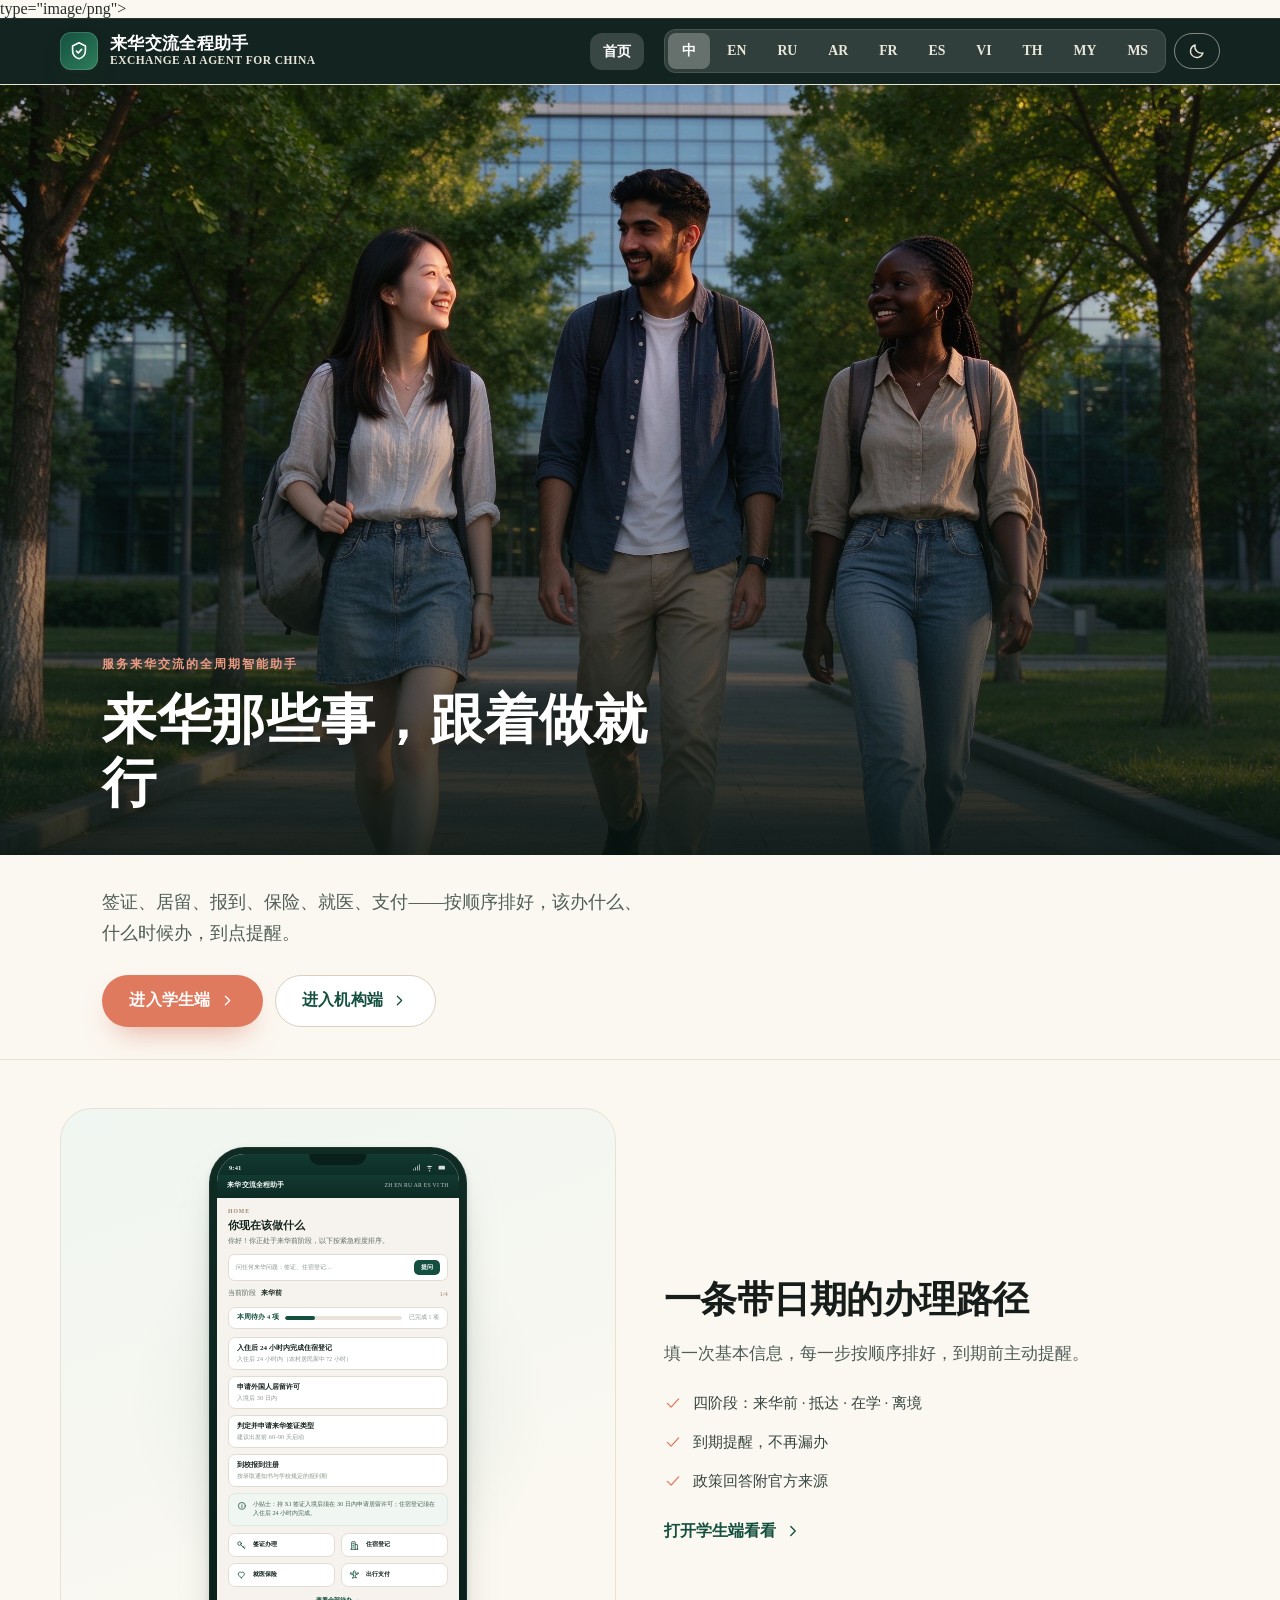
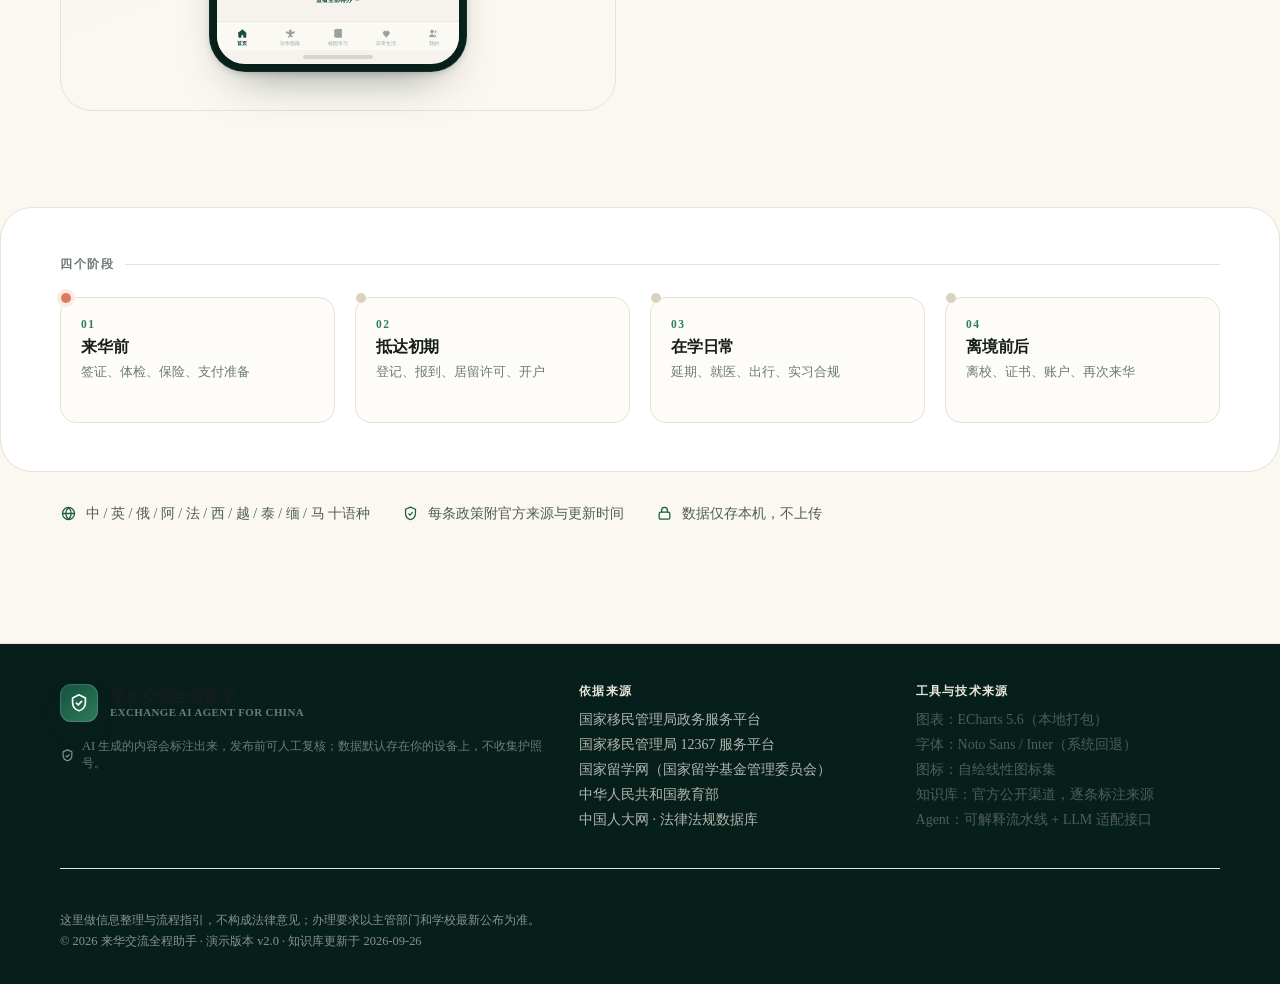
==== index.html @ a95355c6 "v5.3: desktop-adaptive student, 10 langs (vi/th/my/ms), journey line, lang scroller, phone mockup" ====
<!DOCTYPE html>
<html lang="zh" dir="ltr" data-theme="light">
<head>
<!-- 自包含单文件版：无任何外部依赖，可离线运行或直接上传托管 -->
<meta charset="utf-8">
<meta name="viewport" content="width=device-width, initial-scale=1">
<title>来华交流全程助手 · Exchange AI Agent for China</title>
<link rel="icon" href="[data-uri]" type="image/png"> type="image/png">
<meta name="description" content="给来华留学生与高校老师用的来华交流全程助手：学生端按阶段办手续、看提醒，机构端一键生成国别指南与行前清单。">
<style>
/* =========================================================================
   来华交流全程助手 · 设计系统 v2.0
   Exchange AI Agent for China — Design System
   风格取向：Swiss Modernism 2.0 × Executive Dashboard（克制动效）
   规则遵循：对比度 ≥4.5:1 / 触控 ≥44px / 动效 150-300ms / 尊重 reduced-motion
   ========================================================================= */

/* ---------- 1. Design Tokens ---------- */
:root {
  /* ===== v4 设计系统：墨绿 × 暖米 × 珊瑚（三色克制，弃蓝白素色） ===== */
  --pine-950: #071F1B;
  --pine-900: #0A2A23;
  --pine-800: #0F3A2F;
  --pine-700: #14503F;
  --pine-600: #1B5E47;
  --pine-500: #2E7D5B;
  --pine-200: #BFDCCB;
  --pine-100: #E1EEE5;
  --pine-050: #F0F6F1;
  --cream-050: #FBF8F1;
  --cream-100: #F6F0E3;
  --cream-200: #EDE5D3;
  --coral-600: #CE5738;
  --coral-500: #E07A5F;
  --coral-400: #EB9A81;
  --coral-100: #FBE9E2;
  --gold-500: #C2A14E;
  --gold-100: #F4EDDA;
  --brand-900: #071F1B;
  --brand-800: #0A2A23;
  --brand-700: #14503F;
  --brand-600: #1B5E47;
  --brand-500: #2E7D5B;
  --brand-400: #5E9C7E;
  --brand-200: #BFDCCB;
  --brand-100: #E1EEE5;
  --brand-050: #F0F6F1;
  --jade-700: #0F3A2F;
  --jade-600: #1B5E47;
  --jade-500: #2E7D5B;
  --jade-200: #BFDCCB;
  --jade-100: #E1EEE5;
  --cinnabar-600: #B4432A;
  --cinnabar-500: #CE5738;
  --cinnabar-100: #FBE9E2;
  --amber-700: #8A5A17;
  --amber-600: #B06E1E;
  --amber-200: #F0DEB4;
  --amber-100: #FBF3DC;
  --ink-900: #161D1A;
  --ink-800: #242D29;
  --ink-700: #37443F;
  --ink-600: #4F5D57;
  --ink-500: #6C7B74;
  --ink-400: #8C9A92;
  --ink-300: #B4C0B9;
  --ink-200: #D6DED8;
  --ink-100: #EBEFEB;
  --ink-050: #F5F7F5;
  --bg: #FBF8F1;
  --bg-alt: #FFFFFF;
  --surface: #FFFFFF;
  --surface-2: #F7F3E8;
  --line: #E9E2D2;
  --line-strong: #DAD2BD;
  --ok: #1B5E47;
  --warn: #B06E1E;
  --danger: #C0392B;
  --info: #14503F;
  --stage-pre: #14503F;
  --stage-arrival: #CE5738;
  --stage-study: #1B5E47;
  --stage-exit: #6C7B74;
  --font-sans: "Inter", "Noto Sans SC", "Source Han Sans SC", "PingFang SC",
    "Microsoft YaHei", "Hiragino Sans GB", system-ui, -apple-system, "Segoe UI",
    "Noto Sans Arabic", "Noto Sans", sans-serif;
  --font-serif: "Noto Serif SC", "Source Han Serif SC", "Songti SC", "STSong", "SimSun", Georgia, serif;
  --font-mono: "JetBrains Mono", "SFMono-Regular", Consolas, "Liberation Mono", monospace;
  --fs-display: clamp(2.5rem, 5.6vw, 4.4rem);
  --fs-h1: clamp(1.8rem, 3.4vw, 2.7rem);
  --fs-h2: clamp(1.35rem, 2.3vw, 1.85rem);
  --fs-h3: 1.18rem;
  --fs-body: 1rem;
  --fs-sm: 0.875rem;
  --fs-xs: 0.78rem;
  --lh-tight: 1.16;
  --lh-snug: 1.4;
  --lh-body: 1.72;
  --sp-1: 4px; --sp-2: 8px; --sp-3: 12px; --sp-4: 16px; --sp-5: 20px; --sp-6: 24px;
  --sp-8: 32px; --sp-10: 40px; --sp-12: 48px; --sp-16: 64px; --sp-20: 80px;
  --r-xs: 8px; --r-sm: 12px; --r-md: 16px; --r-lg: 22px; --r-xl: 32px; --r-full: 999px;
  --sh-1: 0 1px 2px rgba(70, 56, 30, .05), 0 1px 3px rgba(70, 56, 30, .04);
  --sh-2: 0 2px 6px rgba(70, 56, 30, .06), 0 10px 26px rgba(70, 56, 30, .07);
  --sh-3: 0 8px 24px rgba(70, 56, 30, .09), 0 2px 8px rgba(70, 56, 30, .05);
  --sh-4: 0 20px 54px rgba(70, 56, 30, .13), 0 4px 12px rgba(70, 56, 30, .06);
  --ring: 0 0 0 3px rgba(224, 122, 95, .32);
  --dur-fast: 150ms;
  --dur: 220ms;
  --dur-slow: 320ms;
  --ease: cubic-bezier(.22, .61, .36, 1);
  --maxw: 1200px;
  --maxw-narrow: 880px;
}
[data-theme="dark"] {
  /* v4 暗色：墨绿深场，文字暖白 */
  --bg: #0A1F1B;
  --bg-alt: #071915;
  --surface: #102B24;
  --surface-2: #0D241E;
  --line: #1C3A30;
  --line-strong: #2A4C40;
  --ink-900: #F4F0E6;
  --ink-800: #E7E2D5;
  --ink-700: #CCC6B4;
  --ink-600: #A9A290;
  --ink-500: #8A8372;
  --ink-400: #6E685A;
  --ink-300: #504B41;
  --ink-200: #38352E;
  --ink-100: #24221C;
  --ink-050: #1A1914;
  --brand-100: #123128;
  --brand-050: #0D2620;
  --jade-100: #0F332A;
  --cinnabar-100: #3A2118;
  --amber-100: #36291A;
  --cream-050: #102B24;
  --cream-100: #0D241E;
  --cream-200: #16322A;
  --sh-1: 0 1px 2px rgba(0, 0, 0, .4);
  --sh-2: 0 4px 14px rgba(0, 0, 0, .45);
  --sh-3: 0 10px 30px rgba(0, 0, 0, .5);
  --sh-4: 0 20px 54px rgba(0, 0, 0, .6);
}
[data-theme="dark"] body { background-image: linear-gradient(180deg, var(--bg-alt) 0%, var(--bg) 42%); }
img, svg, video { max-width: 100%; display: block; }
button, input, select, textarea { font: inherit; color: inherit; }
a { color: var(--brand-600); text-decoration: none; }
a:hover { text-decoration: underline; }
h1, h2, h3, h4 { margin: 0; line-height: var(--lh-tight); letter-spacing: -.014em; color: var(--ink-900); font-weight: 700; }
p { margin: 0 0 var(--sp-4); }
ul, ol { margin: 0 0 var(--sp-4); padding-left: 1.25em; }
li { margin-bottom: var(--sp-1); }
hr { border: 0; border-top: 1px solid var(--line); margin: var(--sp-8) 0; }
code, kbd { font-family: var(--font-mono); font-size: .88em; background: var(--ink-100); padding: 1px 5px; border-radius: var(--r-xs); }
::selection { background: var(--brand-200); color: var(--brand-900); }

:focus-visible { outline: none; box-shadow: var(--ring); border-radius: var(--r-xs); }
/* 无障碍跳转链接：使用裁剪隐藏而非负定位（负 left 在 RTL 下会撑开横向滚动宽度） */
.skip-link {
  position: absolute; top: 0; left: 0; z-index: 999;
  width: 1px; height: 1px; overflow: hidden;
  clip: rect(0 0 0 0); clip-path: inset(50%); white-space: nowrap;
  background: var(--brand-700); color: #fff; font-weight: 650;
  padding: 0; border-radius: 0 0 var(--r-sm) 0;
}
.skip-link:focus {
  width: auto; height: auto; overflow: visible;
  clip: auto; clip-path: none; padding: 11px 18px;
}

@media (prefers-reduced-motion: reduce) {
  *, *::before, *::after { animation-duration: .001ms !important; animation-iteration-count: 1 !important; transition-duration: .001ms !important; scroll-behavior: auto !important; }
}

/* ---------- 3. Layout ---------- */
.wrap { width: 100%; max-width: var(--maxw); margin: 0 auto; padding: 0 var(--sp-5); }
.wrap-narrow { max-width: var(--maxw-narrow); }
.section { padding: var(--sp-16) 0; }
.section-sm { padding: var(--sp-10) 0; }
.grid { display: grid; gap: var(--sp-6); }
.g2 { grid-template-columns: repeat(2, minmax(0, 1fr)); }
.g3 { grid-template-columns: repeat(3, minmax(0, 1fr)); }
.g4 { grid-template-columns: repeat(4, minmax(0, 1fr)); }
.row { display: flex; gap: var(--sp-4); align-items: center; }
.row-between { display: flex; gap: var(--sp-4); align-items: center; justify-content: space-between; }
.wrapflex { display: flex; flex-wrap: wrap; gap: var(--sp-3); }
.stack > * + * { margin-top: var(--sp-4); }
.mt-0 { margin-top: 0; } .mb-0 { margin-bottom: 0; }
.text-center { text-align: center; }
.hidden { display: none !important; }

/* ---------- 4. Typography helpers ---------- */
.eyebrow {
  font-size: var(--fs-xs); font-weight: 700; letter-spacing: .2em;
  text-transform: uppercase; color: var(--brand-600); margin-bottom: var(--sp-4);
}
.lead { font-size: 1.075rem; line-height: 1.7; color: var(--ink-600); }
.muted { color: var(--ink-500); }
.small { font-size: var(--fs-sm); }
.tiny { font-size: var(--fs-xs); }
.strong { font-weight: 700; color: var(--ink-900); }
.num { font-variant-numeric: tabular-nums; }

/* ---------- 5. Header / Nav ---------- */
.appbar {
  position: sticky; top: 0; z-index: 60;
  background: rgba(255, 255, 255, .82);
  backdrop-filter: saturate(160%) blur(16px);
  border-bottom: 1px solid var(--line);
}
[data-theme="dark"] .appbar { background: rgba(8, 17, 38, .96); }
.appbar-inner { display: flex; align-items: center; gap: var(--sp-5); min-height: 66px; }
.brand { display: flex; align-items: center; gap: var(--sp-3); font-weight: 800; color: var(--ink-900); }
.brand:hover { text-decoration: none; }
.brand-mark { box-shadow: 0 2px 10px rgba(23, 78, 140, .22), 0 1px 2px rgba(16, 24, 40, .08); }
.brand-mark {
  width: 38px; height: 38px; border-radius: 11px; flex: 0 0 auto;
  background: linear-gradient(140deg, var(--brand-700), var(--brand-500));
  box-shadow: inset 0 0 0 1px rgba(255, 255, 255, .14), var(--sh-2);
  display: grid; place-items: center; color: #fff;
}
.brand-mark svg { width: 22px; height: 22px; }
.brand-text { display: flex; flex-direction: column; line-height: 1.15; }
.brand-name { font-size: .98rem; letter-spacing: -.01em; }
.brand-sub { font-size: .68rem; color: var(--ink-500); font-weight: 600; letter-spacing: .04em; }
.nav { display: flex; gap: var(--sp-1); margin-left: auto; flex-wrap: wrap; }
.nav a {
  padding: 9px 13px; border-radius: var(--r-sm); font-size: .9rem; font-weight: 600;
  color: var(--ink-600); transition: background var(--dur-fast) var(--ease), color var(--dur-fast) var(--ease);
}
.nav a:hover { background: var(--brand-050); color: var(--brand-700); text-decoration: none; }
.nav a[aria-current="page"] { background: var(--brand-100); color: var(--brand-700); }
.appbar-tools { display: flex; align-items: center; gap: var(--sp-2); }

/* ---------- 6. Buttons ---------- */
.btn {
  display: inline-flex; align-items: center; justify-content: center; gap: 8px;
  min-height: 44px; padding: 11px 20px; border-radius: var(--r-sm);
  border: 1px solid transparent; background: var(--brand-600); color: #fff;
  font-weight: 650; font-size: .94rem; cursor: pointer; white-space: nowrap;
  transition: transform var(--dur-fast) var(--ease), box-shadow var(--dur) var(--ease), background var(--dur-fast) var(--ease);
  box-shadow: var(--sh-1);
}
.btn:hover { background: var(--brand-700); box-shadow: var(--sh-2); text-decoration: none; color: #fff; }
.btn:active { transform: translateY(1px) scale(.995); }
.btn[disabled], .btn.is-loading { opacity: .55; cursor: not-allowed; }
.btn svg { width: 18px; height: 18px; flex: 0 0 auto; }
.btn-ghost { background: var(--surface); color: var(--ink-700); border-color: var(--line-strong); box-shadow: none; }
.btn-ghost:hover { background: var(--brand-050); color: var(--brand-700); border-color: var(--brand-200); }
.btn-jade { background: var(--jade-600); }
.btn-jade:hover { background: var(--jade-700); }
.btn-cin { background: var(--cinnabar-500); }
.btn-cin:hover { background: var(--cinnabar-600); }
.btn-sm { min-height: 36px; padding: 7px 13px; font-size: .84rem; border-radius: var(--r-xs); }
.btn-lg { min-height: 52px; padding: 15px 28px; font-size: 1.02rem; border-radius: var(--r-md); }
.btn-block { width: 100%; }

/* ---------- 7. Cards ---------- */
.card {
  background: var(--surface); border: 1px solid var(--line); border-radius: var(--r-md);
  padding: var(--sp-6); box-shadow: var(--sh-1);
  transition: box-shadow var(--dur) var(--ease), transform var(--dur) var(--ease), border-color var(--dur) var(--ease);
}
.card-hover:hover { box-shadow: var(--sh-3); transform: translateY(-3px); border-color: var(--brand-200); }
.card-hover:hover { box-shadow: var(--sh-3); transform: translateY(-3px); border-color: var(--brand-200); }
.card-flush { padding: 0; overflow: hidden; }
.card-head { display: flex; align-items: flex-start; gap: var(--sp-3); justify-content: space-between; margin-bottom: var(--sp-4); }
.card-title { font-size: var(--fs-h3); font-weight: 700; color: var(--ink-900); }
.card-sub { font-size: var(--fs-sm); color: var(--ink-500); margin-top: 2px; }
.card-tint { background: linear-gradient(160deg, var(--brand-050), var(--surface) 62%); }
.card-pad-lg { padding: var(--sp-8); }

/* ---------- 8. Chips / Badges / Tags ---------- */
.chip {
  display: inline-flex; align-items: center; gap: 6px; padding: 5px 11px;
  border-radius: var(--r-full); font-size: var(--fs-xs); font-weight: 650;
  background: var(--ink-100); color: var(--ink-700); border: 1px solid transparent;
}
.chip-brand { background: var(--brand-100); color: var(--brand-700); }
.chip-jade { background: var(--jade-100); color: var(--jade-700); }
.chip-cin { background: var(--cinnabar-100); color: var(--cinnabar-600); }
.chip-amber { background: var(--amber-100); color: var(--amber-700); }
.chip-line { background: transparent; border-color: var(--line-strong); color: var(--ink-600); }
.badge-src {
  display: inline-flex; align-items: center; gap: 5px; font-size: .7rem; font-weight: 700;
  padding: 3px 8px; border-radius: var(--r-xs); letter-spacing: .03em;
}
.src-S1 { background: var(--jade-100); color: var(--jade-700); }
.src-S2 { background: var(--brand-100); color: var(--brand-700); }
.src-S3 { background: var(--amber-100); color: var(--amber-700); }
.ai-tag {
  display: inline-flex; align-items: center; gap: 5px; font-size: .7rem; font-weight: 700;
  padding: 3px 8px; border-radius: var(--r-xs);
  background: var(--amber-100); color: var(--amber-700); border: 1px dashed var(--amber-200);
}

/* ---------- 9. Forms ---------- */
.field { margin-bottom: var(--sp-5); }
.label { display: block; font-size: var(--fs-sm); font-weight: 650; color: var(--ink-700); margin-bottom: 7px; }
.label .req { color: var(--cinnabar-500); }
.hint { font-size: var(--fs-xs); color: var(--ink-500); margin-top: 6px; }
.input, .select, .textarea {
  width: 100%; min-height: 44px; padding: 11px 13px;
  border: 1px solid var(--line-strong); border-radius: var(--r-sm);
  background: var(--surface); color: var(--ink-900);
  transition: border-color var(--dur-fast) var(--ease), box-shadow var(--dur-fast) var(--ease);
}
.input:hover, .select:hover, .textarea:hover { border-color: var(--brand-200); }
.input:focus, .select:focus, .textarea:focus { outline: none; border-color: var(--brand-500); box-shadow: var(--ring); }
.textarea { min-height: 96px; resize: vertical; line-height: 1.6; }
.select { appearance: none; background-image: linear-gradient(45deg, transparent 50%, var(--ink-500) 50%), linear-gradient(135deg, var(--ink-500) 50%, transparent 50%); background-position: calc(100% - 18px) 20px, calc(100% - 13px) 20px; background-size: 5px 5px, 5px 5px; background-repeat: no-repeat; padding-right: 34px; }
.seg { display: flex; padding: 3px; gap: 3px; background: var(--ink-100); border-radius: var(--r-sm); flex-wrap: nowrap; overflow-x: auto; scrollbar-width: none; max-width: 100%; }
.seg::-webkit-scrollbar { display: none; }
.seg button { flex: 0 0 auto; }
.seg button {
  border: 0; background: transparent; padding: 8px 14px; border-radius: 8px;
  font-size: .86rem; font-weight: 650; color: var(--ink-600); cursor: pointer;
  transition: background var(--dur-fast) var(--ease), color var(--dur-fast) var(--ease);
  min-height: 36px;
}
@media (max-width: 768px) {
  .seg { padding: 3px 6px; }
  .seg button { padding: 7px 10px; min-height: 34px; }
}
.seg button:hover { color: var(--brand-700); }
.seg button[aria-pressed="true"] { background: var(--surface); color: var(--brand-700); box-shadow: var(--sh-1); }
.check { display: flex; gap: 10px; align-items: flex-start; padding: 9px 0; cursor: pointer; }
.check input { width: 20px; height: 20px; margin-top: 2px; accent-color: var(--brand-600); flex: 0 0 auto; }
.switch { position: relative; display: inline-flex; align-items: center; gap: 9px; cursor: pointer; font-size: var(--fs-sm); font-weight: 600; }
.switch input { position: absolute; opacity: 0; width: 0; height: 0; }
.switch .track { width: 42px; height: 24px; border-radius: 999px; background: var(--ink-300); transition: background var(--dur) var(--ease); position: relative; flex: 0 0 auto; }
.switch .track::after { content: ""; position: absolute; top: 3px; left: 3px; width: 18px; height: 18px; border-radius: 50%; background: #fff; transition: transform var(--dur) var(--ease); box-shadow: var(--sh-1); }
.switch input:checked + .track { background: var(--jade-600); }
.switch input:checked + .track::after { transform: translateX(18px); }
.switch input:focus-visible + .track { box-shadow: var(--ring); }

/* ---------- 10. Tabs ---------- */
.tabs { display: flex; gap: 2px; border-bottom: 1px solid var(--line); overflow-x: auto; scrollbar-width: thin; }
.tabs button {
  border: 0; background: transparent; padding: 12px 15px; font-size: .9rem; font-weight: 650;
  color: var(--ink-500); cursor: pointer; border-bottom: 2.5px solid transparent; white-space: nowrap;
  transition: color var(--dur-fast) var(--ease), border-color var(--dur-fast) var(--ease);
}
.tabs button:hover { color: var(--brand-700); }
.tabs button[aria-selected="true"] { color: var(--brand-700); border-bottom-color: var(--brand-600); }
.tabpanel[hidden] { display: none; }

/* ---------- 11. Stage rail / Steps ---------- */
.stages { display: grid; grid-template-columns: repeat(4, minmax(0, 1fr)); gap: var(--sp-3); }
.stage {
  position: relative; text-align: left; border: 1px solid var(--line); background: var(--surface);
  border-radius: var(--r-md); padding: var(--sp-4); cursor: pointer; overflow: hidden;
  transition: border-color var(--dur) var(--ease), box-shadow var(--dur) var(--ease), transform var(--dur) var(--ease);
  min-height: 44px;
}
.stage::before { content: ""; position: absolute; inset: 0 auto 0 0; width: 4px; background: var(--ink-200); transition: background var(--dur) var(--ease); }
.stage[data-stage="pre"]::before { background: var(--stage-pre); }
.stage[data-stage="arrival"]::before { background: var(--stage-arrival); }
.stage[data-stage="study"]::before { background: var(--stage-study); }
.stage[data-stage="exit"]::before { background: var(--stage-exit); }
.stage:hover { border-color: var(--brand-200); box-shadow: var(--sh-2); transform: translateY(-2px); }
.stage[aria-pressed="true"] { border-color: var(--brand-400); box-shadow: var(--sh-3); background: var(--brand-050); }
.stage-n { font-size: var(--fs-xs); font-weight: 800; color: var(--ink-400); letter-spacing: .08em; }
.stage-t { font-weight: 700; color: var(--ink-900); margin-top: 2px; font-size: .98rem; }
.stage-d { font-size: var(--fs-xs); color: var(--ink-500); margin-top: 3px; }

.flow { display: flex; gap: var(--sp-2); flex-wrap: wrap; align-items: stretch; }
.flow-step {
  flex: 1 1 150px; background: var(--surface); border: 1px solid var(--line); border-radius: var(--r-sm);
  padding: var(--sp-3) var(--sp-4); position: relative; transition: all var(--dur) var(--ease);
}
.flow-step .fs-n { font-size: .68rem; font-weight: 800; color: var(--ink-400); letter-spacing: .1em; }
.flow-step .fs-t { font-weight: 700; font-size: .88rem; color: var(--ink-800); margin-top: 3px; }
.flow-step .fs-d { font-size: var(--fs-xs); color: var(--ink-500); margin-top: 3px; line-height: 1.5; }
.flow-step.is-active { border-color: var(--brand-500); box-shadow: var(--sh-3); background: var(--brand-050); }
.flow-step.is-done { border-color: var(--jade-200); background: var(--jade-100); }
.flow-step.is-done .fs-n { color: var(--jade-700); }

/* ---------- 12. Timeline ---------- */
.timeline { position: relative; padding-left: 26px; }
.timeline::before { content: ""; position: absolute; left: 8px; top: 6px; bottom: 6px; width: 2px; background: var(--line); }
.tl-item { position: relative; padding-bottom: var(--sp-5); }
.tl-item::before {
  content: ""; position: absolute; left: -22px; top: 6px; width: 11px; height: 11px; border-radius: 50%;
  background: var(--surface); border: 2.5px solid var(--brand-400);
}
.tl-item.is-urgent::before { border-color: var(--cinnabar-500); background: var(--cinnabar-100); }
.tl-item.is-done::before { border-color: var(--jade-600); background: var(--jade-600); }
.tl-date { font-size: var(--fs-xs); font-weight: 700; color: var(--ink-500); letter-spacing: .03em; }

/* ---------- 13. Tables ---------- */
.table-wrap { overflow-x: auto; border: 1px solid var(--line); border-radius: var(--r-md); background: var(--surface); }
table.data { width: 100%; border-collapse: collapse; font-size: var(--fs-sm); }
table.data th, table.data td { padding: 11px 13px; text-align: left; border-bottom: 1px solid var(--line); vertical-align: top; }
table.data th { background: var(--surface-2); font-weight: 700; color: var(--ink-700); font-size: var(--fs-xs); letter-spacing: .04em; text-transform: uppercase; white-space: nowrap; }
table.data tr:last-child td { border-bottom: 0; }
table.data tbody tr:hover { background: var(--brand-050); }

/* ---------- 14. Stats / KPI ---------- */
.kpi { background: var(--surface); border: 1px solid var(--line); border-radius: var(--r-md); padding: var(--sp-5); }
.kpi-v { font-size: clamp(1.6rem, 3vw, 2.3rem); font-weight: 800; color: var(--brand-700); line-height: 1.05; letter-spacing: -.02em; font-variant-numeric: tabular-nums; }
.kpi-l { font-size: var(--fs-sm); color: var(--ink-600); margin-top: 7px; font-weight: 600; }
.kpi-n { font-size: var(--fs-xs); color: var(--ink-400); margin-top: 5px; }

/* ---------- 15. Chat / Agent console ---------- */
.console { background: var(--surface); border: 1px solid var(--line); border-radius: var(--r-lg); overflow: hidden; box-shadow: var(--sh-2); }
.console-head { padding: var(--sp-4) var(--sp-5); border-bottom: 1px solid var(--line); background: var(--surface-2); display: flex; align-items: center; gap: var(--sp-3); }
.dot { width: 9px; height: 9px; border-radius: 50%; background: var(--jade-500); box-shadow: 0 0 0 3px var(--jade-100); }
.dot.busy { background: var(--amber-600); box-shadow: 0 0 0 3px var(--amber-100); animation: pulse 1.4s var(--ease) infinite; }
@keyframes pulse { 0%, 100% { opacity: 1; } 50% { opacity: .45; } }
.console-body { padding: var(--sp-5); max-height: 460px; overflow-y: auto; }
.msg { margin-bottom: var(--sp-4); display: flex; gap: var(--sp-3); }
.msg-avatar { width: 30px; height: 30px; border-radius: 9px; flex: 0 0 auto; display: grid; place-items: center; font-size: .72rem; font-weight: 800; }
.msg-user .msg-avatar { background: var(--ink-100); color: var(--ink-600); }
.msg-agent .msg-avatar { background: linear-gradient(140deg, var(--brand-600), var(--jade-600)); color: #fff; }
.msg-bubble { background: var(--surface-2); border: 1px solid var(--line); border-radius: var(--r-md); padding: var(--sp-4); flex: 1; min-width: 0; }
.msg-user .msg-bubble { background: var(--brand-050); border-color: var(--brand-200); }
.msg-bubble > *:last-child { margin-bottom: 0; }
.trace { margin-top: var(--sp-3); border-top: 1px dashed var(--line-strong); padding-top: var(--sp-3); }
.trace-line { font-size: var(--fs-xs); color: var(--ink-500); display: flex; gap: 7px; align-items: baseline; margin-bottom: 4px; }
.trace-line .k { font-weight: 700; color: var(--ink-600); flex: 0 0 auto; }
.console-input { display: flex; gap: var(--sp-2); padding: var(--sp-4); border-top: 1px solid var(--line); background: var(--surface-2); }
.console-input .input { flex: 1; }
.sugg { display: flex; gap: var(--sp-2); flex-wrap: wrap; margin-top: var(--sp-3); }

/* ---------- 16. Callouts ---------- */
.callout { border-radius: var(--r-md); padding: var(--sp-4) var(--sp-5); border: 1px solid var(--line); background: var(--surface-2); display: flex; gap: var(--sp-3); }
.callout svg { width: 20px; height: 20px; flex: 0 0 auto; margin-top: 2px; }
.callout-warn { background: var(--amber-100); border-color: var(--amber-200); color: var(--amber-700); }
.callout-info { background: var(--brand-050); border-color: var(--brand-200); color: var(--brand-800); }
.callout-ok { background: var(--jade-100); border-color: var(--jade-200); color: var(--jade-700); }
.callout-danger { background: var(--cinnabar-100); border-color: #F0C8C0; color: var(--cinnabar-600); }
.callout .ct { font-weight: 700; margin-bottom: 3px; }
.callout p:last-child { margin-bottom: 0; }

/* ---------- 17. Hero ---------- */
.hero { position: relative; overflow: hidden; padding: var(--sp-16) 0 var(--sp-12); background: linear-gradient(165deg, var(--brand-050) 0%, var(--bg) 55%); }
[data-theme="dark"] .hero { background: linear-gradient(165deg, #0B1730 0%, var(--bg) 60%); }
.hero::after {
  content: ""; position: absolute; right: -140px; top: -140px; width: 520px; height: 520px; border-radius: 50%;
  background: radial-gradient(circle at 40% 40%, rgba(18,151,127,.16), transparent 68%); pointer-events: none;
}
.hero::before {
  content: ""; position: absolute; left: -180px; bottom: -200px; width: 480px; height: 480px; border-radius: 50%;
  background: radial-gradient(circle at 50% 50%, rgba(31,102,176,.14), transparent 70%); pointer-events: none;
}
.hero-grid { position: relative; z-index: 1; display: grid; grid-template-columns: 1.15fr .85fr; gap: var(--sp-12); align-items: center; }
.hero h1 { font-size: var(--fs-display); letter-spacing: -.028em; margin-bottom: var(--sp-4); }
.hero .lead { max-width: 40em; }
.hero-art { background: var(--surface); border: 1px solid var(--line); border-radius: var(--r-xl); padding: var(--sp-5); box-shadow: var(--sh-4); }
.hero-art-head { display: flex; align-items: center; gap: var(--sp-2); margin-bottom: var(--sp-4); }
.hero-art-head .t { font-size: var(--fs-xs); font-weight: 700; color: var(--ink-500); letter-spacing: .06em; }

/* ---------- 18. Feature / matrix ---------- */
.feat-ico { width: 44px; height: 44px; border-radius: 12px; display: grid; place-items: center; background: var(--brand-100); color: var(--brand-700); margin-bottom: var(--sp-4); }
.feat-ico.jade { background: var(--jade-100); color: var(--jade-700); }
.feat-ico.cin { background: var(--cinnabar-100); color: var(--cinnabar-600); }
.feat-ico.amber { background: var(--amber-100); color: var(--amber-700); }
.feat-ico svg { width: 22px; height: 22px; }
.feat-t { font-weight: 700; font-size: 1.02rem; margin-bottom: 6px; color: var(--ink-900); }
.feat-d { font-size: var(--fs-sm); color: var(--ink-600); line-height: 1.65; margin: 0; }

/* ---------- 19. Footer ---------- */
.foot { border-top: 1px solid var(--line); background: var(--bg-alt); padding: var(--sp-10) 0 var(--sp-8); margin-top: var(--sp-12); }
.foot-grid { display: grid; grid-template-columns: 1.6fr 1fr 1fr; gap: var(--sp-8); }
.foot h4 { font-size: var(--fs-xs); text-transform: uppercase; letter-spacing: .1em; color: var(--ink-400); margin-bottom: var(--sp-3); }
.foot ul { list-style: none; padding: 0; margin: 0; }
.foot li { font-size: var(--fs-sm); color: var(--ink-600); margin-bottom: 7px; }
.foot-note { border-top: 1px solid var(--line); margin-top: var(--sp-8); padding-top: var(--sp-5); font-size: var(--fs-xs); color: var(--ink-500); line-height: 1.7; }

/* ---------- 20. Misc ---------- */
.toast {
  position: fixed; left: 50%; bottom: 28px; transform: translateX(-50%) translateY(12px);
  background: var(--ink-900); color: #fff; padding: 12px 20px; border-radius: var(--r-full);
  font-size: var(--fs-sm); font-weight: 600; box-shadow: var(--sh-4); z-index: 200;
  opacity: 0; pointer-events: none; transition: opacity var(--dur) var(--ease), transform var(--dur) var(--ease);
}
.toast.show { opacity: 1; transform: translateX(-50%) translateY(0); }
.skeleton { background: linear-gradient(90deg, var(--ink-100) 25%, var(--ink-050) 37%, var(--ink-100) 63%); background-size: 400% 100%; animation: shimmer 1.3s linear infinite; border-radius: var(--r-xs); }
@keyframes shimmer { 0% { background-position: 100% 50%; } 100% { background-position: 0 50%; } }
.reveal { opacity: 0; transform: translateY(14px); transition: opacity var(--dur-slow) var(--ease), transform var(--dur-slow) var(--ease); }
.reveal.in { opacity: 1; transform: none; }
.chart { width: 100%; height: 300px; }
.divider-orn { display: flex; align-items: center; gap: var(--sp-3); color: var(--ink-300); margin: var(--sp-6) 0; }
.divider-orn::before, .divider-orn::after { content: ""; height: 1px; background: var(--line); flex: 1; }
.print-only { display: none; }

/* ---------- 21. RTL ---------- */
[dir="rtl"] .timeline { padding-left: 0; padding-right: 26px; }
[dir="rtl"] .timeline::before { left: auto; right: 8px; }
[dir="rtl"] .tl-item::before { left: auto; right: -22px; }
[dir="rtl"] .stage { text-align: right; }
[dir="rtl"] .stage::before { inset: 0 0 0 auto; }
[dir="rtl"] .nav { margin-left: 0; margin-right: auto; }

/* ---------- 22. Responsive ---------- */
@media (max-width: 1024px) {
  .hero-grid { grid-template-columns: 1fr; gap: var(--sp-8); }
  .g4 { grid-template-columns: repeat(2, minmax(0, 1fr)); }
  .foot-grid { grid-template-columns: 1fr 1fr; }
}
@media (max-width: 768px) {
  :root { --fs-body: 1rem; }
  .section { padding: var(--sp-10) 0; }
  .g3, .g2 { grid-template-columns: 1fr; }
  .stages { grid-template-columns: repeat(2, minmax(0, 1fr)); }
  .appbar-inner { flex-wrap: wrap; gap: var(--sp-2); padding: var(--sp-2) 0; }
  .nav { order: 3; width: 100%; margin-left: 0; }
  .card-pad-lg { padding: var(--sp-5); }
  .foot-grid { grid-template-columns: 1fr; gap: var(--sp-6); }
}
@media (max-width: 480px) {
  .g4 { grid-template-columns: 1fr; }
  .stages { grid-template-columns: 1fr; }
  .wrap { padding: 0 var(--sp-4); }
}

/* ---------- 23. Print ---------- */
@media print {
  .appbar, .foot, .no-print, .console-input, .sugg { display: none !important; }
  .print-only { display: block; }
  body { background: #fff; }
  .card { box-shadow: none; break-inside: avoid; }
  .section { padding: 12px 0; }
}

/* ---------- 24. Inline icon sizing ---------- */
.ico { display: inline-flex; align-items: center; justify-content: center; flex: 0 0 auto; }
.ico svg { width: 20px; height: 20px; }
.btn .ico svg, .btn-sm .ico svg { width: 17px; height: 17px; }
.foot .foot-note svg { width: 15px; height: 15px; display: inline-block; vertical-align: -2px; }
.chip .ico svg { width: 14px; height: 14px; }
.note-ico svg { width: 16px; height: 16px; }
h2 .ico svg, h3 .ico svg { width: 22px; height: 22px; }
.sec-head { display: flex; align-items: center; gap: 10px; margin-bottom: var(--sp-3); }
.sec-head .ico { color: var(--brand-600); }
.pill-num {
  display: inline-grid; place-items: center; width: 26px; height: 26px; border-radius: 8px;
  background: var(--brand-100); color: var(--brand-700); font-size: .78rem; font-weight: 800; flex: 0 0 auto;
}


/* =========================================================================
   v2.1 质感升级：门户影像 hero · 精制入口 · 全局搜索条（学生端）
   ========================================================================= */

/* ---- 门户 hero（对标高端品牌官网：真实影像 + 深scrim + 大字号标题） ---- */
.gate-hero-media { position: absolute; inset: 0; }
.gate-hero-media img { width: 100%; height: 100%; object-fit: cover; object-position: center 34%; }
.gate-hero-scrim {
  position: absolute; inset: 0;
  background: linear-gradient(180deg, rgba(10, 22, 40, .06) 0%, rgba(10, 22, 40, .22) 42%, rgba(9, 16, 30, .82) 100%);
}
.gate-hero-inner { position: relative; z-index: 2; display: flex; flex-direction: column; align-items: flex-start; justify-content: flex-end; min-height: min(68vh, 640px); padding: var(--sp-16) clamp(var(--sp-6), 7vw, 96px) var(--sp-12); }
.gate-hero-inner > * { max-width: min(600px, 88%); }
.gate-hero-inner .eyebrow { color: rgba(255, 255, 255, .72); margin-bottom: var(--sp-4); }
.gate-hero-inner h1 { color: #fff; font-family: var(--font-serif); font-weight: 600; letter-spacing: .01em; line-height: 1.18; }
.gate-hero-inner h1 em { font-style: normal; background: linear-gradient(100deg, #FFFFFF 20%, #C9DAF2 78%); -webkit-background-clip: text; background-clip: text; color: transparent; }
.gate-hero-inner p { color: rgba(255, 255, 255, .9); font-size: clamp(1rem, 1.5vw, 1.18rem); line-height: 1.78; max-width: 52ch; }
.gate-hero-rule { width: 72px; height: 2px; background: linear-gradient(90deg, #FFFFFF, rgba(255, 255, 255, 0)); margin: 0 0 var(--sp-5); }
/* RTL：箭头与渐变方向随阅读方向翻转 */
[dir="rtl"] .door-go svg { transform: scaleX(-1); }
[dir="rtl"] .door:hover .door-go svg { transform: translateX(-4px) scaleX(-1); }
[dir="rtl"] .gate-hero-rule { background: linear-gradient(270deg, #FFFFFF, rgba(255, 255, 255, 0)); }

/* ---- 精制入口卡：去掉顶部色条，改左侧细线 + 更多留白 ---- */
.door { border-radius: var(--r-lg); border-color: var(--line); padding: var(--sp-8) var(--sp-6); }
.door::before { width: 3px; height: 34px; left: 0; top: var(--sp-8); right: auto; inset: auto; position: absolute; border-radius: 0 3px 3px 0; }
.door-ico { width: 50px; height: 50px; flex-basis: 50px; border-radius: 15px; box-shadow: var(--sh-1); }
.door .role { letter-spacing: .16em; font-size: .72rem; }
.door h2 { font-family: var(--font-serif); font-size: 1.34rem; }
.door-list li { font-size: .92rem; }

/* ---- 学生端：顶部全局搜索条 ---- */
.searchbar {
  display: flex; align-items: center; gap: 10px;
  background: var(--surface); border: 1px solid var(--line-strong); border-radius: var(--r-full);
  padding: 9px 10px 9px 18px; min-height: 52px;
  box-shadow: var(--sh-1); cursor: text;
  transition: border-color var(--dur) var(--ease), box-shadow var(--dur) var(--ease);
}
.searchbar:hover { border-color: var(--brand-400); box-shadow: var(--sh-2); }
.searchbar .sb-ico { color: var(--brand-600); flex: 0 0 auto; display: grid; place-items: center; }
.searchbar .sb-ico svg { width: 21px; height: 21px; }
.searchbar .sb-ph { flex: 1; font-size: .96rem; color: var(--ink-500); }
.searchbar .sb-go {
  flex: 0 0 auto; min-height: 36px; padding: 7px 16px; border-radius: var(--r-full);
  background: var(--brand-600); color: #fff; font-size: .86rem; font-weight: 650;
  display: inline-flex; align-items: center; gap: 6px; border: 0; cursor: pointer;
  transition: background var(--dur-fast) var(--ease);
}
.searchbar .sb-go:hover { background: var(--brand-700); }
@media (max-width: 620px) {
  .searchbar { border-radius: var(--r-md); }
  .searchbar .sb-go { min-height: 34px; padding: 6px 12px; font-size: .82rem; }
}

/* ---- 推荐内容卡片（学生端首页）---- */
.rec-card {
  display: flex; gap: var(--sp-4); align-items: stretch;
  background: var(--surface); border: 1px solid var(--line); border-radius: var(--r-md);
  padding: var(--sp-5); box-shadow: var(--sh-1);
  transition: box-shadow var(--dur) var(--ease), transform var(--dur) var(--ease), border-color var(--dur) var(--ease);
}
.rec-card:hover { box-shadow: var(--sh-3); transform: translateY(-2px); border-color: var(--brand-200); }
.rec-card .rec-ico { width: 44px; height: 44px; flex: 0 0 44px; border-radius: 13px; display: grid; place-items: center; background: var(--brand-050); color: var(--brand-700); }
.rec-card .rec-ico svg { width: 22px; height: 22px; }
.rec-card .rec-body { flex: 1; min-width: 0; }
.rec-card .rec-t { font-weight: 700; color: var(--ink-900); font-size: .97rem; line-height: 1.4; }
.rec-card .rec-meta { display: flex; flex-wrap: wrap; gap: 6px 10px; margin-top: 7px; font-size: .76rem; color: var(--ink-500); }
.rec-card .rec-meta .m { display: inline-flex; align-items: center; gap: 4px; }
.rec-card .rec-meta .m svg { width: 13px; height: 13px; }
.rec-card .rec-meta .m.deadline { color: var(--cinnabar-600); font-weight: 650; }
.rec-card .rec-meta .m.stage { color: var(--brand-600); font-weight: 650; }


/* ---- 机构端精工：步骤条 / 预览纸面 / 表单聚焦 ---- */
.stepbar { display: flex; align-items: center; gap: 10px; margin: var(--sp-6) 0 var(--sp-3); }
.step-dot {
  width: 26px; height: 26px; flex: 0 0 26px; border-radius: 50%;
  display: grid; place-items: center; background: var(--brand-600); color: #fff;
  font-size: .8rem; font-weight: 700; box-shadow: 0 2px 6px rgba(23, 78, 140, .28);
}
.step-tx { font-size: .84rem; font-weight: 800; letter-spacing: .05em; color: var(--ink-700); }
.paper {
  background: var(--surface); border: 1px solid var(--line); border-radius: var(--r-md);
  box-shadow: var(--sh-2); overflow: hidden; margin-top: var(--sp-3);
}
.paper-head {
  display: flex; align-items: center; gap: 10px; padding: 10px 14px;
  border-bottom: 1px solid var(--line); background: var(--surface-2);
  font-size: .74rem; color: var(--ink-500); letter-spacing: .02em;
}
.paper-dots { display: flex; gap: 5px; }
.paper-dots i { width: 9px; height: 9px; border-radius: 50%; background: var(--ink-200); }
.paper-name { margin-left: auto; font-weight: 650; color: var(--ink-600); }
.paper-body { padding: var(--sp-5); }
.input:focus, .select:focus, .textarea:focus {
  border-color: var(--brand-500);
  box-shadow: 0 0 0 3px rgba(31, 102, 176, .12);
  outline: none;
}
.select { appearance: none; -webkit-appearance: none; background-image: linear-gradient(45deg, transparent 50%, var(--ink-400) 50%), linear-gradient(135deg, var(--ink-400) 50%, transparent 50%); background-position: calc(100% - 18px) 50%, calc(100% - 13px) 50%; background-size: 5px 5px; background-repeat: no-repeat; padding-right: 36px; }


/* ===== 机构端 · 模板卡片（模板画廊式选择） ===== */
.tpl-grid{display:grid;grid-template-columns:repeat(2,1fr);gap:var(--sp-3)}
.tpl-card{display:flex;align-items:flex-start;gap:var(--sp-3);text-align:left;padding:var(--sp-3) var(--sp-4);
  background:var(--bg);border:1px solid var(--line);border-radius:var(--r-lg);cursor:pointer;
  transition:border-color .18s var(--ease),box-shadow .18s var(--ease)}
.tpl-card:hover{border-color:var(--brand-400);box-shadow:var(--sh-2)}
.tpl-card.on{border-color:var(--brand-600);box-shadow:0 0 0 1px var(--brand-600) inset,var(--sh-2)}
.tpl-card .tpl-ic{display:flex;align-items:center;justify-content:center;width:34px;height:34px;flex:none;
  border-radius:10px;background:var(--brand-050);color:var(--brand-700)}
.tpl-card.on .tpl-ic{background:var(--brand-600);color:#fff}
.tpl-card .tpl-n{font-size:var(--fs-sm);font-weight:700;color:var(--ink-900);line-height:1.35}
.tpl-card .tpl-e{font-weight:400;font-size:.86em;color:var(--ink-500)}
.tpl-card .tpl-p{font-size:var(--fs-xs);color:var(--ink-500);margin-top:2px}


/* ---------- v2.5 简约高级微调 ---------- */
.mod-head { margin-bottom: var(--sp-6); }
.mod-head .eyebrow { margin-bottom: var(--sp-2); }
.mod-head h1 {
  font-family: var(--font-serif);
  font-size: clamp(1.65rem, 3.2vw, 2.5rem);
  letter-spacing: -.015em;
  line-height: 1.2;
  margin: 0 0 8px;
}
.mod-head p { color: var(--ink-500); font-size: .94rem; max-width: 56ch; line-height: 1.6; }
.ai-note{display:flex;align-items:center;gap:7px}
.ai-note-ico{flex:0 0 auto;display:grid;place-items:center;color:var(--ink-400)}
.ai-note-ico svg{width:15px;height:15px}


/* ---------- v3.0 门户：痛点区 + OPC 创业实践区 ---------- */
.gate-pilot{display:inline-flex;align-items:center;gap:5px;margin-left:14px;padding:4px 12px;border:1px solid var(--brand-400);border-radius:var(--r-full);color:var(--brand-700);font-weight:700;font-size:.72rem;letter-spacing:.06em;text-transform:uppercase;background:color-mix(in srgb,var(--brand-050) 70%,transparent)}
.pain{margin-top:var(--sp-12)}
.pain .sec-h{font-family:var(--font-serif);font-size:clamp(1.5rem,2.6vw,2.1rem);margin:0 0 var(--sp-6);letter-spacing:-.01em}
.pain-grid{display:grid;grid-template-columns:1fr 1fr;gap:var(--sp-5)}
.pain-col{background:var(--surface);border:1px solid var(--line);border-radius:var(--r-lg);padding:var(--sp-6)}
.pain-tag{font-size:.76rem;font-weight:700;letter-spacing:.12em;text-transform:uppercase;color:var(--brand-700);margin-bottom:var(--sp-4)}
.pain-col:nth-child(2) .pain-tag{color:var(--cinnabar-600)}
.pain-list{list-style:none;margin:0;padding:0;display:flex;flex-direction:column;gap:var(--sp-4)}
.pain-list li{display:flex;gap:11px;align-items:flex-start;font-size:.9rem;line-height:1.6;color:var(--ink-700)}
.pno{flex:0 0 22px;height:22px;border-radius:50%;display:grid;place-items:center;font-size:.72rem;font-weight:800;color:var(--surface);background:var(--brand-600);margin-top:2px}
.pain-col:nth-child(2) .pno{background:var(--cinnabar-600)}
@media(max-width:720px){.pain-grid{grid-template-columns:1fr}}
.opc{margin-top:var(--sp-12);background:linear-gradient(180deg,var(--surface-2),var(--surface));border:1px solid var(--line);border-radius:var(--r-lg);padding:var(--sp-8) var(--sp-6)}
.opc-inner{display:grid;grid-template-columns:minmax(0,1.1fr) minmax(0,1fr);gap:var(--sp-8);align-items:start}
.opc-intro .sec-h{font-family:var(--font-serif);font-size:clamp(1.45rem,2.5vw,2rem);margin:0 0 var(--sp-4);letter-spacing:-.01em}
.opc-intro p{font-size:.95rem;color:var(--ink-600);line-height:1.7;margin:0}
.opc-steps{display:flex;flex-direction:column;gap:var(--sp-5)}
.opc-step{display:flex;gap:14px;align-items:flex-start}
.opc-no{font-family:var(--font-serif);font-size:1.05rem;font-weight:700;color:var(--brand-500);flex:0 0 auto;margin-top:2px}
.opc-step h4{font-size:.98rem;margin:0 0 4px;color:var(--ink-900)}
.opc-step p{font-size:.86rem;line-height:1.6;color:var(--ink-600);margin:0}
@media(max-width:820px){.opc-inner{grid-template-columns:1fr;gap:var(--sp-6)}}


/* ---------- v3.1 门户成熟产品化：CTA + 精修 ---------- */
.gate-cta{display:flex;flex-wrap:wrap;gap:12px;margin-top:26px}
.gate-cta .btn{display:inline-flex;align-items:center;gap:8px;min-height:48px;padding:0 24px;border-radius:var(--r-full);font-size:.95rem;font-weight:650;letter-spacing:.01em;text-decoration:none;transition:transform .25s var(--ease),box-shadow .25s var(--ease),background .25s var(--ease)}
.gate-cta .btn-primary{background:var(--brand-600);color:#fff;box-shadow:0 10px 26px -12px rgba(13,72,64,.5)}
.gate-cta .btn-primary:hover{background:var(--brand-700);transform:translateY(-2px)}
.gate-cta .btn-ghost{background:transparent;color:var(--ink-800);border:1px solid var(--line-strong)}
.gate-cta .btn-ghost:hover{border-color:var(--brand-400);color:var(--brand-700)}
.gate-cta .btn .ico{width:18px;height:18px}
.doors{margin-top:var(--sp-10)}
.door-list li{gap:11px;padding:2px 0}
.journey{margin-top:var(--sp-10);padding:var(--sp-6) var(--sp-8);background:var(--surface-2);border:1px solid var(--line);border-radius:var(--r-lg)}
.gate-kpis{margin-top:var(--sp-8)}

/* ===== v4 覆盖层：三色系统下组件精修 ===== */
.wrap{padding-left:max(20px, env(safe-area-inset-left));padding-right:max(20px, env(safe-area-inset-right));box-sizing:border-box}
body{background:var(--bg);color:var(--ink-800);margin:0}
.appbar{background:rgba(10,42,35,.92);backdrop-filter:blur(10px)}
.appbar .brand-name{font-family:var(--font-serif);letter-spacing:.02em}
.appbar .nav a{color:rgba(244,240,230,.94)}
.appbar .nav a[aria-current="page"]{background:rgba(255,255,255,.16);color:#fff;border-bottom:none}
.appbar-tools button{color:rgba(244,240,230,.9)}
/* 深色 appbar 文字对比度：白字 + 半透明米白辅助文字（三端通用） */
.appbar{background:rgba(7,25,21,.95);box-shadow:0 1px 0 rgba(255,255,255,.08) inset}
.appbar .brand-name{color:#fff;font-size:1.08rem;font-weight:750}
.appbar .brand-sub{color:rgba(244,240,230,.94);font-size:.72rem;font-weight:600}
.appbar .seg{background:rgba(255,255,255,.12);border:1px solid rgba(255,255,255,.12)}
.appbar .seg button{color:rgba(244,240,230,.95)}
.appbar .seg button:hover{color:#fff}
.appbar .seg button[aria-pressed="true"]{background:rgba(255,255,255,.26);color:#fff;box-shadow:none}
.appbar .btn-ghost{background:transparent;border-color:rgba(244,240,230,.5);color:rgba(244,240,230,.95)}
.appbar .btn-ghost:hover{border-color:rgba(244,240,230,.72);color:#fff}
.eyebrow{color:var(--coral-600);font-weight:750;letter-spacing:.16em}
h1,h2,h3{font-family:var(--font-serif)}
.btn{border-radius:var(--r-full);font-weight:650}
.btn-primary{background:var(--coral-500);box-shadow:0 12px 28px -12px rgba(206,87,56,.55)}
.btn-primary:hover{background:var(--coral-600)}
.btn-ghost{border-color:var(--line-strong);color:var(--ink-800)}
.btn-ghost:hover{border-color:var(--coral-400);color:var(--coral-600)}
.btn-jade{background:var(--pine-600)}
.btn-cin{background:var(--coral-500)}
/* hero：暗场强化，文字对比度达标 */
.gate-hero-scrim{background:linear-gradient(92deg,rgba(6,22,18,.84) 0%,rgba(6,22,18,.62) 42%,rgba(6,22,18,.18) 74%,rgba(6,22,18,.28) 100%)}
.gate-hero-inner .eyebrow{color:var(--coral-400)}
.gate-hero-inner h1{font-family:var(--font-serif);text-shadow:0 2px 18px rgba(0,0,0,.35)}
.gate-hero-inner p{color:rgba(244,240,230,.92);text-shadow:0 1px 8px rgba(0,0,0,.3)}
.gate-hero-rule{background:var(--coral-500)}
.gate-cta .btn-primary{background:var(--coral-500);color:#fff}
.gate-cta .btn-ghost{border-color:rgba(244,240,230,.55);color:#fff}
.gate-cta .btn-ghost:hover{border-color:var(--coral-400);color:var(--coral-400)}
/* 门卡：墨绿图标块 + 珊瑚顶部条 */
.door{border-radius:var(--r-xl);padding:var(--sp-8)}
.door::before{height:3px;background:var(--coral-500)}
.door-ico{background:var(--pine-050);color:var(--pine-700);border-radius:16px}
.door .role{color:var(--coral-600)}
.door h2{font-family:var(--font-serif)}
.door-list li{color:var(--ink-700)}
.door-list .ico{color:var(--pine-600)}
.door-go{color:var(--coral-600)}
/* 四阶段：左右留白 + 连接线 */
.journey{margin-top:var(--sp-12);padding:var(--sp-8) var(--sp-6);background:var(--surface-2);border:1px solid var(--line);border-radius:var(--r-xl)}
.j-track{grid-template-columns:repeat(4,1fr);gap:var(--sp-6)}
.j-step{border-top:2px solid var(--line-strong);padding-top:var(--sp-6);position:relative}
.j-step::before{content:"";position:absolute;top:-5px;left:0;width:10px;height:10px;border-radius:50%;background:var(--line-strong)}
.j-step:first-child::before{background:var(--coral-500);box-shadow:0 0 0 4px var(--coral-100)}
.j-dot{width:12px;height:12px;box-shadow:0 0 0 4px var(--coral-100)}
.j-step h4{font-family:var(--font-serif);font-size:1.02rem}
.j-step p{color:var(--ink-500)}
/* KPI 卡 */
.kpi{border-radius:var(--r-lg);background:var(--surface);border:1px solid var(--line)}
.kpi-v{font-family:var(--font-serif);color:var(--pine-700)}
.kpi-l{color:var(--ink-600)}
/* meta 行 */
.gate-meta div{color:var(--ink-600)}
.gate-meta .ico{color:var(--pine-600)}
/* 学生端：搜索条 */
.searchbar{background:#fff;border:1px solid var(--line-strong);border-radius:var(--r-full);box-shadow:var(--sh-2)}
.searchbar .sb-ico{color:var(--pine-600)}
.searchbar .sb-go{background:var(--coral-500);color:#fff}
.searchbar .sb-go:hover{background:var(--coral-600)}
/* 推荐卡 */
.rec-card{border:1px solid var(--line);border-radius:var(--r-lg);background:var(--surface)}
.rec-card .rec-ico{background:var(--pine-050);color:var(--pine-700);border-radius:14px}
.rec-card .rec-t{color:var(--ink-900);font-family:var(--font-serif)}
.rec-card .rec-meta .m{color:var(--ink-500)}
.rec-card .rec-meta .m.deadline{color:var(--coral-600)}
/* 阶段 tabs / steps */
.steps,.tabs button[aria-selected="true"]{color:var(--pine-700)}
.stage[aria-pressed="true"]{border-color:var(--coral-500);background:var(--coral-100)}
.stepbar .step-dot{background:var(--line-strong)}
.stepbar .step-dot.on{background:var(--coral-500)}
/* 机构端：纸张/模板卡 */
.paper{border-radius:var(--r-xl);box-shadow:var(--sh-3)}
.paper-head{background:var(--pine-800)}
.tpl-card{border:1px solid var(--line);border-radius:var(--r-lg)}
.tpl-card:hover{border-color:var(--pine-400,var(--pine-500));box-shadow:var(--sh-2)}
.tpl-card.on{border-color:var(--coral-500);background:var(--coral-100)}
.tpl-card .tpl-ic{background:var(--pine-050);color:var(--pine-700)}
/* 对话/控制台 */
.console{border-radius:var(--r-xl);border-color:var(--line)}
.msg-agent .msg-avatar{background:var(--pine-600)}
.msg-user .msg-avatar{background:var(--coral-500)}
.sugg button{border:1px solid var(--line-strong);border-radius:var(--r-full);color:var(--ink-700)}
.sugg button:hover{border-color:var(--coral-400);color:var(--coral-600)}
/* 底部导航（学生端） */
.foot-nav a{color:var(--ink-500)}
.foot-nav a.on{color:var(--coral-600)}
/* footer */
.foot{background:var(--pine-950);color:rgba(244,240,230,.72)}
.foot h4{color:rgba(244,240,230,.94);font-family:var(--font-serif)}
.foot a{color:rgba(244,240,230,.72)}
.foot-note{color:rgba(244,240,230,.55)}
/* 卡片通用 */
.card{border-radius:var(--r-lg);border-color:var(--line)}
.chip{border-radius:var(--r-full)}
.chip-brand{background:var(--pine-100);color:var(--pine-700)}
.chip-jade{background:var(--pine-100);color:var(--pine-700)}
.chip-cin{background:var(--coral-100);color:var(--coral-600)}
.chip-amber{background:var(--amber-100);color:var(--amber-600)}
/* 表/面板圆角统一 */
.table-wrap,.callout{border-radius:var(--r-lg);border-color:var(--line)}
.callout-info{background:var(--pine-050);border-color:var(--pine-200)}
.callout-warn{background:var(--amber-100);border-color:var(--amber-200)}
.callout-danger{background:var(--cinnabar-100);border-color:var(--cinnabar-500)}
.callout-ok{background:var(--jade-100);border-color:var(--jade-500)}
/* 纸张间距与留白 */
.section{padding:var(--sp-16) 0}
.section-sm{padding:var(--sp-10) 0}

/* v4 行程卡（学生端首页：倒计时+待办合并） */
.trip{background:linear-gradient(160deg,var(--pine-900),var(--pine-800));border-radius:var(--r-xl);padding:var(--sp-6);color:#F4F0E6;box-shadow:var(--sh-3)}
.trip-head{display:flex;align-items:center;justify-content:space-between;gap:var(--sp-4);margin-bottom:var(--sp-5)}
.trip-cur{display:flex;align-items:center;gap:10px;font-size:.92rem}
.trip-cur .th{color:rgba(244,240,230,.6);font-size:.78rem;letter-spacing:.06em}
.trip-cur b{font-family:var(--font-serif);font-size:1.12rem}
.trip-prog{display:flex;align-items:center;gap:10px}
.trip-prog .bar{display:block;width:96px;height:6px;border-radius:99px;background:rgba(244,240,230,.18);overflow:hidden}
.trip-prog .bar i{display:block;height:100%;background:var(--coral-500);border-radius:99px}
.trip-prog em{font-style:normal;font-size:.8rem;color:rgba(244,240,230,.75)}
.trip-cd{display:grid;grid-template-columns:repeat(auto-fit,minmax(150px,1fr));gap:var(--sp-3);margin-bottom:var(--sp-5)}
.trip-cd .cd{background:rgba(244,240,230,.1);border:1px solid rgba(244,240,230,.16);border-radius:var(--r-lg);padding:14px 16px}
.trip-cd .cd .k{font-size:.78rem;color:rgba(244,240,230,.66)}
.trip-cd .cd .v{font-family:var(--font-serif);font-size:1.7rem;font-weight:750;color:#fff;margin-top:2px}
.trip-cd .cd .v small{font-size:.85rem;color:rgba(244,240,230,.7);font-family:var(--font-sans)}
.trip-cd .cd.urgent{border-color:var(--coral-400);background:rgba(224,122,95,.22)}
.trip-cd .cd.overdue{border-color:#E8A27F;background:rgba(224,122,95,.3)}
.trip-cd .cd.none .v{font-size:1.05rem;font-family:var(--font-sans);color:rgba(244,240,230,.55)}
.trip-todo{border-top:1px solid rgba(244,240,230,.14);padding-top:var(--sp-4)}
.trip-todo .th{font-size:.78rem;letter-spacing:.06em;color:rgba(244,240,230,.6);display:block;margin-bottom:10px}
.trip-todo .todo{background:rgba(244,240,230,.08);border:1px solid rgba(244,240,230,.12);border-radius:var(--r-md)}
.trip-todo .todo .tx{color:#F4F0E6}
.trip-todo .todo .mt{color:rgba(244,240,230,.55)}
.trip-todo .todo .go{color:var(--coral-400)}
.trip-todo .small{color:rgba(244,240,230,.62)}
@media(max-width:560px){.trip-prog .bar{width:64px}.trip-head{flex-wrap:wrap}}
/* v4 fab 墨绿 */
.fab{background:var(--pine-800);border:1px solid rgba(244,240,230,.2);color:#F4F0E6;box-shadow:0 10px 28px -10px rgba(6,22,18,.5)}
.fab:hover{background:var(--pine-700)}
.fab .fl{color:rgba(244,240,230,.9)}

</style>
<style>

/* ===== v5 门户：极简产品 landing（图大字少 · 一屏一件事） ===== */
.gate{padding:0 0 var(--sp-10)}

/* hero 满版图，底部 scrim，图上只放 eyebrow + 大标题 */
.gate-hero{position:relative;overflow:hidden}
.gate-hero-media{position:absolute;inset:0}
.gate-hero-media img{width:100%;height:100%;object-fit:cover;object-position:center 28%}
.gate-hero-scrim{position:absolute;inset:0;background:linear-gradient(180deg,rgba(8,24,20,0) 36%,rgba(8,24,20,.40) 66%,rgba(7,20,17,.88) 100%)}
.gate-hero-inner{position:relative;z-index:2;min-height:min(74vh,740px);display:flex;flex-direction:column;justify-content:flex-end;padding:var(--sp-16) clamp(28px,8vw,104px) var(--sp-10)}
.gate-hero-inner .eyebrow{color:var(--coral-400);margin-bottom:var(--sp-4)}
.gate-hero-inner h1{color:#fff;font-family:var(--font-serif);font-weight:600;font-size:clamp(2rem,4.6vw,3.4rem);line-height:1.16;letter-spacing:.01em;max-width:22ch;margin:0;text-shadow:0 3px 22px rgba(0,0,0,.45)}

/* 图下 CTA 浅色条 */
.gate-action{background:var(--bg);border-bottom:1px solid var(--line)}
.gate-action-inner{padding:var(--sp-8) clamp(28px,8vw,104px) var(--sp-8);max-width:1200px;margin:0 auto}
.gate-action p{font-size:clamp(1rem,1.4vw,1.12rem);color:var(--ink-600);line-height:1.72;max-width:62ch;margin:0 0 var(--sp-5)}
.gate-cta{display:flex;flex-wrap:wrap;gap:12px}
.gate-cta .btn{display:inline-flex;align-items:center;gap:8px;min-height:50px;padding:0 26px;border-radius:var(--r-full);font-weight:650;font-size:.97rem;text-decoration:none;transition:transform .25s var(--ease),box-shadow .25s var(--ease),background .25s var(--ease)}
.gate-cta .btn-primary{background:var(--coral-500);color:#fff;box-shadow:0 14px 30px -14px rgba(206,87,56,.62)}
.gate-cta .btn-primary:hover{transform:translateY(-2px);background:var(--coral-600)}
.gate-cta .btn-ghost{background:var(--surface);color:var(--brand-700);border:1px solid var(--line-strong)}
.gate-cta .btn-ghost:hover{border-color:var(--brand-400);transform:translateY(-2px)}
.gate-cta .ico{width:18px;height:18px}

/* 产品预览 */
.showcase{padding:var(--sp-12) 0}
.showcase-grid{display:grid;grid-template-columns:1fr 1fr;gap:clamp(var(--sp-8),5vw,var(--sp-12));align-items:center}
.showcase-shot{display:flex;justify-content:center;align-items:center;position:relative;min-height:440px;border-radius:var(--r-xl);border:1px solid var(--line);background:linear-gradient(160deg,var(--brand-050),var(--bg) 78%);padding:clamp(24px,3vw,42px)}
.showcase-shot::before{content:"";position:absolute;width:76%;aspect-ratio:1;border-radius:50%;background:radial-gradient(circle,rgba(46,125,91,.10),transparent 70%)}
.phone{position:relative;z-index:1;width:296px;border-radius:44px;padding:9px;background:linear-gradient(180deg,#0f2b24,#081f1a);box-shadow:0 30px 60px -34px rgba(8,30,26,.55),0 3px 10px -4px rgba(8,30,26,.28),inset 0 0 0 1px rgba(255,255,255,.08);zoom:.82}
.phone-screen{position:relative;display:block;width:100%;border-radius:34px;background:#f6f3ee;overflow:hidden;color:#1c2b26;text-align:left}
.pm-notch{position:absolute;top:-2px;left:50%;transform:translateX(-50%);width:70px;height:15px;border-radius:0 0 12px 12px;background:#081f1a;z-index:3}
.pm-status{display:flex;justify-content:space-between;align-items:center;padding:10px 15px 4px;font-size:8px;font-weight:700;color:rgba(255,255,255,.94);letter-spacing:.02em;background:linear-gradient(180deg,#123a30,#0d2e26)}
.pm-sig{display:flex;gap:5px;align-items:center}
.pm-sig svg{width:11px;height:11px;fill:currentColor;opacity:.9}
.pm-top{display:flex;justify-content:space-between;align-items:center;gap:8px;padding:7px 13px 10px;background:linear-gradient(180deg,#123a30,#0c2a23);color:#fff;font-size:8px;letter-spacing:.02em}
.pm-brand{font-weight:700;white-space:nowrap;overflow:hidden;text-overflow:ellipsis}
.pm-langs{font-size:7px;opacity:.72;white-space:nowrap;letter-spacing:.04em}
.pm-body{padding:13px 14px 16px}
.pm-eyebrow{font-size:7px;font-weight:800;letter-spacing:.16em;color:#a08a6e;margin-bottom:6px}
.pm-title{font-size:13px;font-weight:800;color:#14231d;line-height:1.25;margin-bottom:4px}
.pm-sub{font-size:8px;line-height:1.5;color:#5a6b63;margin-bottom:10px}
.pm-search{display:flex;align-items:center;justify-content:space-between;gap:8px;background:#fff;border:1px solid #e2ddd3;border-radius:8px;padding:6px 8px;font-size:7.5px;color:#8a978f;margin-bottom:10px}
.pm-search button{border:0;background:#14503f;color:#fff;font-size:7.5px;font-weight:700;border-radius:6px;padding:4px 9px;cursor:default}
.pm-stage{display:flex;align-items:center;gap:6px;font-size:8px;color:#5a6b63;margin-bottom:10px}
.pm-stage b{color:#14231d}
.pm-stage em{margin-left:auto;color:#a08a6e;font-style:normal}
.pm-prog{display:flex;align-items:center;gap:8px;background:#fff;border:1px solid #e2ddd3;border-radius:9px;padding:7px 10px;margin-bottom:10px}
.pm-prog b{font-size:8px;color:#14503f;white-space:nowrap}
.pm-prog .bar{flex:1;height:5px;border-radius:3px;background:#e8e4da;overflow:hidden}
.pm-prog .bar i{display:block;height:100%;width:25%;background:#14503f;border-radius:3px}
.pm-prog span{font-size:7px;color:#8a978f;white-space:nowrap}
.pm-tip{display:flex;gap:7px;align-items:flex-start;background:#f0f6f1;border:1px solid #dceadf;border-radius:9px;padding:8px 10px;margin-bottom:8px}
.pm-tip svg{width:12px;height:12px;flex:0 0 12px;color:#14503f;margin-top:1px}
.pm-tip div{font-size:7.5px;color:#43604f;line-height:1.5}
.pm-more{display:block;text-align:center;font-size:7.5px;font-weight:700;color:#14503f;padding:1px 0 4px}
.pm-grid{display:grid;grid-template-columns:1fr 1fr;gap:7px;margin-bottom:10px}
.pm-g{display:flex;align-items:center;gap:7px;background:#fff;border:1px solid #e2ddd3;border-radius:9px;padding:7px 9px}
.pm-g svg{width:13px;height:13px;flex:0 0 13px;color:#14503f}
.pm-g span{font-size:7.5px;font-weight:700;color:#14231d;white-space:nowrap}
.pm-task{background:#fff;border:1px solid #e2ddd3;border-radius:9px;padding:7px 10px;margin-bottom:7px}
.pm-t{font-size:8.5px;font-weight:700;color:#14231d;line-height:1.35}
.pm-d{font-size:7.5px;color:#8a978f;margin-top:2px;line-height:1.4}
.pm-dock{display:flex;justify-content:space-around;align-items:center;background:#fbf9f4;border-top:1px solid #ece6db;padding:7px 2px 4px}
.pm-di{display:flex;flex-direction:column;align-items:center;gap:2px;font-size:6.5px;color:#97a29c;min-width:34px}
.pm-di.on{color:#14503f;font-weight:700}
.pm-di svg{width:13px;height:13px;fill:currentColor}
.pm-homebar{width:86px;height:4px;border-radius:3px;background:#d9d4c9;margin:6px auto 7px}
.showcase h2{font-family:var(--font-serif);font-size:clamp(1.6rem,3vw,2.3rem);line-height:1.24;margin:0 0 var(--sp-4);color:var(--ink-900)}
.showcase .lead{color:var(--ink-600);line-height:1.74;margin:0 0 var(--sp-6)}
.showcase-tags{list-style:none;padding:0;margin:0 0 var(--sp-6);display:flex;flex-direction:column;gap:12px}
.showcase-tags li{display:flex;gap:11px;align-items:flex-start;font-size:.95rem;color:var(--ink-700);line-height:1.5}
.showcase-tags .ico{color:var(--coral-500);flex:0 0 18px;margin-top:2px}
.showcase-tags .ico svg{width:18px;height:18px}
.showcase-more{display:inline-flex;align-items:center;gap:8px;color:var(--brand-700);font-weight:650;text-decoration:none}
.showcase-more svg{width:18px;height:18px;transition:transform .3s var(--ease)}
.showcase-more:hover svg{transform:translateX(4px)}
@media(max-width:880px){.showcase-grid{grid-template-columns:1fr;gap:var(--sp-6)}.showcase{padding:var(--sp-10) 0}.phone{zoom:1;width:min(74vw,300px)}}

/* 四阶段 */
.journey{padding:var(--sp-12) 0;background:var(--surface);border-top:1px solid var(--line);border-bottom:1px solid var(--line)}
.j-head{display:flex;align-items:center;gap:10px;color:var(--ink-500);font-size:.78rem;font-weight:700;letter-spacing:.14em;text-transform:uppercase;margin:0 0 var(--sp-6)}
.j-head::after{content:'';flex:1;height:1px;background:var(--line)}
.j-track{position:relative;display:grid;grid-template-columns:repeat(4,1fr);gap:var(--sp-5)}
.j-step{position:relative;padding:var(--sp-5);background:#fdfcf9;border:1px solid var(--line);border-radius:16px;transition:border-color .25s var(--ease),box-shadow .25s var(--ease),transform .25s var(--ease)}
.j-step:hover{border-color:var(--brand-400);box-shadow:0 14px 30px -20px rgba(20,80,63,.25);transform:translateY(-2px)}
.j-dot{display:none}
.j-num{display:block;font-size:.72rem;font-weight:700;letter-spacing:.14em;color:var(--brand-500);margin:0 0 8px}
.j-step h4{font-size:1.02rem;margin:0 0 5px;color:var(--ink-900)}
.j-step p{font-size:.84rem;color:var(--ink-500);margin:0;line-height:1.5;min-height:3em}
@media(max-width:720px){.j-track{grid-template-columns:repeat(2,1fr);gap:var(--sp-4)}.j-step{padding:var(--sp-4)}.j-step p{min-height:0}}
@media(max-width:768px){.gate-hero-inner{min-height:min(58vh,520px)}}

/* 信任窄带 */
.trust{padding:var(--sp-8) 0}
.trust-row{display:flex;flex-wrap:wrap;gap:var(--sp-4) var(--sp-8)}
.trust-row div{display:flex;align-items:center;gap:9px;font-size:.88rem;color:var(--ink-600)}
.trust-row .ico{color:var(--brand-600);flex:0 0 17px}
.trust-row .ico svg{width:17px;height:17px}
@media(max-width:620px){.gate{padding-bottom:var(--sp-8)}}

</style>
</head>
<body>
<div id="chrome-top"></div>

<main id="main">

  <section class="gate">

    <div class="gate-hero reveal">
      <div class="gate-hero-media"><img src="[data-uri]" alt="多元国际学生在现代中国大学校园中同行"></div>
      <div class="gate-hero-scrim"></div>
      <div class="gate-hero-inner">
        <div class="eyebrow" data-i18n="gateEyebrow">服务来华交流的全周期智能助手</div>
        <h1 data-i18n="gateTitle">来华那些事，跟着做就行</h1>
      </div>
    </div>

    <div class="gate-action reveal">
      <div class="gate-action-inner">
        <p data-i18n="gateLead">签证、居留、报到、保险、就医、支付——按顺序排好，该办什么、什么时候办，到点提醒。</p>
        <div class="gate-cta">
          <a class="btn btn-primary" href="student.html"><span data-i18n="enterStudent">进入学生端</span><span class="ico" id="cIcoStu"></span></a>
          <a class="btn btn-ghost" href="institution.html"><span data-i18n="enterOrg">进入机构端</span><span class="ico" id="cIcoOrg"></span></a>
        </div>
      </div>
    </div>

    <div class="wrap">
      <div class="showcase reveal">
        <div class="showcase-grid">
          <div class="showcase-shot"><div class="phone"><div class="phone-screen" id="phoneMock"></div></div></div>
          <div>
            <h2 data-i18n="showTitle">一条带日期的办理路径</h2>
            <p class="lead" data-i18n="showLead">填一次基本信息，每一步按顺序排好，到期前主动提醒。</p>
            <ul class="showcase-tags" id="showTags"></ul>
            <a class="showcase-more" href="student.html"><span data-i18n="showMore">打开学生端看看</span><span class="ico" id="cIcoMore"></span></a>
          </div>
        </div>
      </div>
    </div>

    <div class="journey reveal">
      <div class="wrap" id="journey"></div>
    </div>

    <div class="wrap">
      <div class="trust reveal">
        <div class="trust-row">
          <div><span class="ico" id="tIco1"></span><span data-i18n="trustLang">中 / 英 / 俄 / 阿 / 法 / 西 / 越 / 泰 / 缅 / 马 十语种</span></div>
          <div><span class="ico" id="tIco2"></span><span data-i18n="trustSrc">每条政策附官方来源与更新时间</span></div>
          <div><span class="ico" id="tIco3"></span><span data-i18n="trustLocal">数据仅存本机，不上传</span></div>
        </div>
      </div>
    </div>

  </section>

</main>

<div id="chrome-bottom"></div>

<script>
/* =========================================================================
   来华交流全程助手 · 知识层 KB v2.0
   ---------------------------------------------------------------------------
   入库规则（与产品内"来源锚定"机制一致）：
     1) 每条事项必须携带 source（机构名 + 官方渠道入口 + 证据等级 + 核对日期）
     2) 证据等级 S1＝法规/政府一手；S2＝权威媒体/官方发布转载；S3＝公开办事指引（需属地复核）
     3) 无来源不入库；S3 级事项在产品内一律显示"待属地复核"提示
     4) 内容不构成法律意见，仅作信息聚合与流程引导
   ========================================================================= */

window.KB = (function () {
  "use strict";

  var META = {
    version: "2.0.0",
    updated: "2026-09-26",
    owner: "来华交流全程助手 · 知识运营（机构端可维护）",
    disclaimer:
      "本助手提供信息聚合与流程引导，不构成法律意见。具体办理要求以属地主管部门与所在学校最新公布为准。所有 AI 生成内容均标注待人工复核。",
    disclaimer_en: "This assistant aggregates information and guides you through procedures; it does not constitute legal advice. Always follow the latest requirements published by the competent local authorities and your host institution. All AI-generated content is marked for human review before publication.",
    disclaimer_en: "This assistant aggregates information and guides you through procedures; it does not constitute legal advice. Always follow the latest requirements published by the competent local authorities and your host institution. All AI-generated content is marked for human review before publication.",
    channels: [
      { name: "国家移民管理局政务服务平台", url: "https://s.nia.gov.cn/", name_en: "National Immigration Administration Service Platform", note: "住宿登记、签证证件、停留居留业务线上入口", note_en: "Online entry for accommodation registration, visa/residence documents and stay services" },
      { name: "国家移民管理局 12367 服务平台", url: "https://www.nia.gov.cn/", name_en: "NIA 12367 Service Platform", note: "出入境政策咨询（电话 12367）", note_en: "Entry-exit policy enquiries (hotline 12367)" },
      { name: "国家留学网（国家留学基金管理委员会）", url: "https://www.csc.edu.cn/", name_en: "China Scholarship Council (CSC)", note: "中国政府奖学金、来华留学项目管理", note_en: "Chinese Government Scholarship and study-in-China programme administration" },
      { name: "中华人民共和国教育部", url: "http://www.moe.gov.cn/", name_en: "Ministry of Education of the PRC", note: "来华留学政策与规范", note_en: "Study-in-China policies and regulations" },
      { name: "中国人大网 · 法律法规数据库", url: "http://www.npc.gov.cn/", name_en: "NPC Website - Laws and Regulations Database", note: "《出境入境管理法》等法律原文", note_en: "Full texts of laws such as the Exit and Entry Administration Law" },
      { name: "中国政府网", url: "https://www.gov.cn/", name_en: "The State Council of the PRC (gov.cn)", note: "国务院政策文件与便民服务", note_en: "State Council policy documents and public services" }
    ]
  };

  /* ---------- 证据来源 ---------- */
  var SRC = {
    law_exit: { name: "《中华人民共和国出境入境管理法》", name_en: "Exit and Entry Administration Law of the PRC", org: "全国人大常委会", url: "http://www.npc.gov.cn/", level: "S1", checked: "2026-09-26" },
    nia_platform: { name: "国家移民管理局政务服务平台 · 外国人服务", name_en: "NIA Service Platform - Foreigner Services", org: "国家移民管理局", url: "https://s.nia.gov.cn/", level: "S1", checked: "2026-09-26" },
    nia_12367: { name: "国家移民管理局 12367 服务平台", name_en: "NIA 12367 Service Platform", org: "国家移民管理局", url: "https://www.nia.gov.cn/", level: "S1", checked: "2026-09-26" },
    nia_visa: { name: "外国人签证证件办理指南", name_en: "Guidance on Foreigner Visa and Stay Documents", org: "国家移民管理局", url: "https://s.nia.gov.cn/", level: "S1", checked: "2026-09-26" },
    nia_240: { name: "240 小时过境免签政策", name_en: "240-hour visa-free transit policy", org: "国家移民管理局", url: "https://www.nia.gov.cn/", level: "S1", checked: "2026-09-26" },
    csc: { name: "国家留学网 · 来华留学", name_en: "China Scholarship Council - Study in China", org: "国家留学基金管理委员会", url: "https://www.csc.edu.cn/", level: "S1", checked: "2026-09-26" },
    moe: { name: "教育部 · 来华留学相关规范", name_en: "Ministry of Education - study-in-China regulations", org: "教育部", url: "http://www.moe.gov.cn/", level: "S1", checked: "2026-09-26" },
    school: { name: "所在高校国际学生办公室办事指引", name_en: "Your host university's International Student Office procedures", org: "所在高校", url: "", level: "S3", checked: "2026-09-26", note: "由机构端在「知识库维护」中录入本校口径" },
    custom: { name: "海关总署 · 进出境旅客通关指南", name_en: "General Administration of Customs - traveller clearance guide", org: "海关总署", url: "https://www.customs.gov.cn/", level: "S1", checked: "2026-09-26" },
    bank: { name: "中国人民银行 · 境外来华人员支付服务指引", name_en: "People's Bank of China - payment guide for foreign visitors", org: "中国人民银行", url: "https://www.pbc.gov.cn/", level: "S1", checked: "2026-09-26" }
  };

  /* ---------- 办理事项（全周期） ---------- */
  /* deadline.kind: hours | days | fixed；from: arrival | enroll | expire | none */
  var MATTERS = [
    /* ===== 阶段一：来华前 ===== */
    {
      id: "pre_visa", stage: "pre", order: 1, pri: "P0",
      title: "判定并申请来华签证类型",
      title_en: "Determine and apply for the correct China visa type",
      summary: "按来华事由与停留时长判定签证类别：长期学习（180 天以上）通常为 X1，短期学习（180 天以内）通常为 X2；访问交流 F、商务 M、旅游 L、工作 Z、过境免签等各有适用边界。签证类别与后续居留许可直接挂钩，选错会连带影响入学注册与居留办理。",
      summary_en: "Visa category follows your purpose and length of stay: X1 for long-term study (over 180 days), X2 for short-term study, plus F/M/L/Z and visa-free transit options. The category determines your later residence permit, so choose carefully.",
      deadline: { kind: "none", from: "none", label: "建议出发前 60–90 天启动", label_en: "Start 60-90 days before departure" },
      docs: ["有效护照（剩余有效期建议 6 个月以上，含空白签证页）", "院校录取通知书 / 邀请函", "JW201 或 JW202 表（学习类，由学校提供）", "签证申请表与照片", "按类别要求的资金、学历、体检等附加材料"],
      channel: "向中国驻当地使领馆或签证申请服务中心递交；部分类别需先由学校完成备案。",
      risk: "签证类别与实际事由不符，可能在入境查验或后续居留许可环节被要求补正甚至不予办理。",
      docs_en: ["Valid passport (recommend 6+ months validity remaining, with blank visa pages)", "Admission notice / invitation letter from the university", "JW201 or JW202 form (study category, issued by the school)", "Visa application form and photos", "Additional materials by category: funds, education records, medical report"],
      channel_en: "Submit to the Chinese embassy or consulate in your home country or a visa application service centre; some categories require the school to complete a filing first.",
      risk_en: "If the visa category does not match the actual purpose, you may be asked to correct it during border inspection or the later residence permit process, or the application may be refused.",
      source: ["nia_visa", "csc"], applies: { purposes: ["degree", "exchange", "visiting", "short"], durations: ["lt180", "le180"] }
    },
    {
      id: "pre_physical", stage: "pre", order: 2, pri: "P1",
      title: "体检与《外国人体格检查记录》",
      title_en: "Medical examination and Foreigner Physical Examination Record",
      summary: "学习类长期签证通常需提交《外国人体格检查记录》。建议在本国正规医疗机构完成检查并按表式填写、附照片与医师签章；记录自签发之日起有有效期限制，过早检查可能失效。",
      summary_en: "Long-term study visas normally require the Foreigner Physical Examination Record, completed at a licensed clinic in your home country, signed and stamped. The record has a validity window, so do not examine too early.",
      deadline: { kind: "none", from: "none", label: "签证申请前完成，注意有效期", label_en: "Complete before the visa application; note the validity window" },
      docs: ["《外国人体格检查记录》原件（含照片、医师签章）", "相关化验与检查报告", "既往病史与用药说明（如有）"],
      channel: "本国指定/正规医疗机构；入境后可能需在中国境内指定机构复检或核验。",
      risk: "记录缺项、缺章或超期，会导致签证或居留许可办理被退回。",
      docs_en: ["Original Foreigner Physical Examination Record (with photo and physician's signature/stamp)", "Related laboratory and examination reports", "Medical history and medication notes (if any)"],
      channel_en: "A licensed/designated medical institution in your home country; re-examination or verification at a designated institution in China may be required after entry.",
      risk_en: "Missing items, missing stamps or an expired record can cause the visa or residence permit application to be returned.",
      source: ["nia_visa", "school"], applies: { purposes: ["degree", "exchange", "visiting"], durations: ["lt180"] }
    },
    {
      id: "pre_insurance", stage: "pre", order: 3, pri: "P1",
      title: "落实来华期间的医疗保障",
      title_en: "Arrange medical cover for your stay in China",
      summary: "多数院校要求国际学生在读期间持有有效医疗保障（校方统一投保或自行购买符合要求的商业保险）。务必确认保障范围覆盖住院、门诊与意外，并保留电子保单以便到校登记。",
      summary_en: "Most universities require valid medical cover during enrolment, either school-arranged or a compliant private policy. Confirm it covers inpatient, outpatient and accidents, and keep the policy for on-campus registration.",
      deadline: { kind: "none", from: "none", label: "报到注册前完成", label_en: "Complete before enrolment registration" },
      docs: ["保险单/电子保单（含被保险人、保障期间、保障范围）", "理赔与紧急救援联系方式"],
      channel: "学校统一投保渠道，或自行购买后向国际学生办公室备案。",
      risk: "无有效保障可能无法完成注册；就诊时自费负担显著上升。",
      docs_en: ["Insurance policy / e-policy (with insured person, coverage period and scope)", "Claims and emergency assistance contact details"],
      channel_en: "The university's unified insurance channel, or purchase a policy yourself and file it with the International Student Office.",
      risk_en: "Without valid cover you may not complete registration; out-of-pocket medical costs rise significantly.",
      source: ["school", "moe"], applies: { purposes: ["degree", "exchange", "visiting", "short"], durations: ["lt180", "le180"] }
    },
    {
      id: "pre_money", stage: "pre", order: 4, pri: "P1",
      title: "支付准备：境外卡绑定与应急现金",
      title_en: "Payment readiness: link an overseas card and keep emergency cash",
      summary: "中国日常消费高度依赖扫码支付，而境内移动支付体系历史上默认用户持有中国手机号与银行账户。当前便利化措施已支持境外发行的信用卡绑定主流支付工具、国际钱包直接扫境内商户码；但绑卡成功率与场景覆盖因发卡行而异，建议提前测试并准备少量现金应急。",
      summary_en: "Daily spending in China is largely QR-based. Facilitation measures now let overseas-issued cards be linked to major payment apps and international wallets scan domestic merchant codes, yet success rates vary by issuer. Test before departure and keep some cash.",
      deadline: { kind: "none", from: "none", label: "出发前完成测试", label_en: "Test before departure" },
      docs: ["境外银行卡（建议 Visa / Mastercard / JCB / 银联等主流卡组织）", "护照（实名验证需要）", "少量人民币现金（应急）"],
      channel: "主流移动支付工具的国际版入口；或使用境外钱包直接扫境内商户码。",
      risk: "到店才发现无法支付，影响交通、餐饮与住宿；建议落地前完成一次小额测试。",
      docs_en: ["Overseas bank card (major schemes: Visa / Mastercard / JCB / UnionPay)", "Passport (required for real-name verification)", "A small amount of RMB cash (emergency)"],
      channel_en: "International entry of the major mobile payment apps; or use an overseas wallet to scan domestic merchant QR codes directly.",
      risk_en: "If payment fails at the counter, transport, dining and accommodation are affected. Test with a small amount before landing.",
      source: ["bank"], applies: { purposes: ["degree", "exchange", "visiting", "short"], durations: ["lt180", "le180"] }
    },
    {
      id: "pre_luggage", stage: "pre", order: 5, pri: "P2",
      title: "行李与入境合规物品自查",
      title_en: "Luggage and customs compliance self-check",
      summary: "出发前核对限制/禁止进境物品（如部分药品、生鲜食品、种子、超额现金与贵重物品申报要求）。携带处方药应备英文处方与药品说明；超量或违禁将被扣留并可能处罚。",
      summary_en: "Check restricted and prohibited items before departure, including certain medicines, fresh food, seeds, and declaration rules for large amounts of cash or valuables. Carry an English prescription for any medication.",
      deadline: { kind: "none", from: "none", label: "打包阶段自查", label_en: "Self-check while packing" },
      docs: ["英文处方/病历（如携带处方药）", "超额外币或贵重物品的申报材料"],
      channel: "以海关总署与目的地口岸公布的最新通关指南为准。",
      risk: "违禁物品被扣留、罚款，严重时影响入境。",
      docs_en: ["English prescription / medical record (if carrying prescription medication)", "Declaration materials for excess foreign currency or valuables"],
      channel_en: "Follow the latest clearance guidance published by the General Administration of Customs and the port of entry.",
      risk_en: "Prohibited items may be confiscated and fined; serious cases can affect entry.",
      source: ["custom"], applies: { purposes: ["degree", "exchange", "visiting", "short"], durations: ["lt180", "le180"] }
    },

    /* ===== 阶段二：抵达初期 ===== */
    {
      id: "arr_reg24", stage: "arrival", order: 1, pri: "P0",
      title: "入住后 24 小时内完成住宿登记",
      title_en: "Register your accommodation within 24 hours",
      summary: "外国人在旅馆以外的其他住所居住或住宿的，应当在入住后 24 小时内由本人或者留宿人向居住地公安机关办理登记（在居民家中住宿，城镇 24 小时内、农村 72 小时内）。住旅馆的由旅馆前台完成报备。自 2026 年 9 月 21 日起，非旅馆住宿登记已在全国范围内开通线上办理，与线下窗口具有同等效力。",
      summary_en: "Foreigners staying outside hotels must register with the local public security authority within 24 hours of moving in (72 hours in rural host homes). Hotels handle this at the front desk. Since 21 Sep 2026, online registration is available nationwide with equal legal effect.",
      deadline: { kind: "hours", from: "arrival", value: 24, label: "入住后 24 小时内（农村居民家中 72 小时）", label_en: "Within 24 hours of moving in (72 hours in rural host homes)" },
      docs: ["本人有效护照与签证/停留证件", "住宿地址与房屋权属或租赁信息", "留宿人身份证件（由留宿人代办时）"],
      channel: "国家移民管理局政务服务平台网站 /「移民局 12367」App / 微信或支付宝小程序 →「外国人服务」→ 住宿登记；或居住地公安派出所窗口。",
      risk: "超期未登记将被处以警告，可并处二千元以下罚款；容留、藏匿非法入境或非法居留外国人的，将面临罚款甚至拘留。",
      docs_en: ["Valid passport and visa / stay documents", "Accommodation address and ownership or tenancy information", "Host's identity document (when registered by the host)"],
      channel_en: "NIA service platform website / '12367' app / WeChat or Alipay mini-program → 'Foreigner Services' → accommodation registration; or the local public security sub-bureau window.",
      risk_en: "Late registration may result in a warning and a fine of up to 2,000 yuan; harbouring or hiding foreigners who entered or stayed illegally can lead to fines or even detention.",
      source: ["law_exit", "nia_platform"], applies: { purposes: ["degree", "exchange", "visiting", "short"], durations: ["lt180", "le180"] }
    },
    {
      id: "arr_school", stage: "arrival", order: 2, pri: "P0",
      title: "到校报到注册",
      title_en: "Report and register at your university",
      summary: "在院校规定时间内到国际学生办公室完成报到注册，提交护照、签证、体检记录、保险、照片等材料，领取学生证与校园卡。注册状态直接关系到后续居留许可办理与在校权益。",
      summary_en: "Report to the International Student Office within the deadline, submitting passport, visa, medical record, insurance and photos, then collect your student card. Registration status affects your residence permit application and campus rights.",
      deadline: { kind: "fixed", from: "enroll", label: "按录取通知书与学校规定的报到期", label_en: "Per the admission notice and the university's registration period" },
      docs: ["护照、签证与入境章页复印件", "录取通知书 / JW201 或 JW202 表", "体检记录", "保险凭证", "证件照片（按学校要求）"],
      channel: "所在高校国际学生办公室 / 留学生事务部门。",
      risk: "逾期未注册可能被视为自动放弃入学资格。",
      docs_en: ["Photocopies of passport, visa and entry stamp pages", "Admission notice / JW201 or JW202 form", "Medical examination record", "Insurance certificate", "ID photos (as required by the school)"],
      channel_en: "International Student Office / student affairs office of your university.",
      risk_en: "Failing to register by the deadline may be treated as giving up your admission.",
      source: ["school", "moe"], applies: { purposes: ["degree", "exchange", "visiting", "short"], durations: ["lt180", "le180"] }
    },
    {
      id: "arr_residence", stage: "arrival", order: 3, pri: "P0",
      title: "申请外国人居留许可",
      title_en: "Apply for a foreigner residence permit",
      summary: "持 X1 等长期学习签证入境者，通常需在入境后 30 日内向公安机关出入境管理机构申请居留许可。居留许可是在华合法停留与多次出入境的凭证，逾期未办属非法居留。",
      summary_en: "Holders of X1 and similar long-term study visas generally must apply for a residence permit within 30 days of entry. The permit legitimises your stay and re-entry; failure to apply leads to illegal residence.",
      deadline: { kind: "days", from: "arrival", value: 30, label: "入境后 30 日内", label_en: "Within 30 days of entry" },
      docs: ["护照与签证", "学校出具的申请函/在学证明", "JW201 或 JW202 表", "《外国人体格检查记录》或境内体检结果", "住宿登记凭证", "照片与申请表"],
      channel: "停留地公安机关出入境管理机构；部分城市支持线上预约与进度查询。",
      risk: "逾期办理构成非法居留，可能被处以罚款、限期离境等处罚，并影响后续签证申请。",
      docs_en: ["Passport and visa", "Application letter / enrolment certificate from the school", "JW201 or JW202 form", "Foreigner Physical Examination Record or domestic medical result", "Accommodation registration receipt", "Photos and application form"],
      channel_en: "Entry-exit administration of the public security authority where you stay; some cities support online appointment and progress tracking.",
      risk_en: "Applying late constitutes illegal residence and may lead to fines, an order to leave, and impact on future visa applications.",
      source: ["nia_visa", "law_exit", "school"], applies: { purposes: ["degree", "exchange", "visiting"], durations: ["lt180"] }
    },
    {
      id: "arr_physical_cn", stage: "arrival", order: 4, pri: "P1",
      title: "境内体检核验或复检",
      title_en: "Domestic medical verification or re-examination",
      summary: "部分申请人需在境内指定机构完成体检或对境外体检记录进行核验，取得《境外人员体格检查记录验证证明》。建议到校后尽快确认本校与出入境部门的具体要求与指定机构。",
      summary_en: "Some applicants must complete a domestic examination or have their overseas record verified. Confirm the designated institution and requirements with your school and the entry-exit authority soon after arrival.",
      deadline: { kind: "days", from: "arrival", value: 30, label: "通常与居留许可办理同期", label_en: "Usually alongside the residence permit application" },
      docs: ["境外体检记录原件", "护照", "照片", "学校或出入境部门要求的表格"],
      channel: "出入境检验检疫指定医疗机构 / 学校指定机构。",
      risk: "体检缺项会导致居留许可申请被退回，形成时限连锁风险。",
      docs_en: ["Original overseas medical examination record", "Passport", "Photos", "Forms required by the school or entry-exit authority"],
      channel_en: "Medical institutions designated by entry-exit inspection and quarantine / designated by the school.",
      risk_en: "Missing examination items will cause the residence permit application to be returned, creating a chain of deadline risks.",
      source: ["school", "nia_visa"], applies: { purposes: ["degree", "exchange", "visiting"], durations: ["lt180"] }
    },
    {
      id: "arr_bank", stage: "arrival", order: 5, pri: "P1",
      title: "银行开户与支付工具完善",
      title_en: "Open a bank account and complete payment setup",
      summary: "在学期间如有汇款、奖学金发放或长期消费需求，可凭护照、居留许可（或学校证明）到银行网点开立账户。开户后即可绑定主流移动支付工具，日常支付更顺畅。",
      summary_en: "For remittances, scholarship payments or long-term spending, open a bank account with your passport and residence permit. Linking it to major payment apps makes daily payment smoother.",
      deadline: { kind: "days", from: "enroll", value: 60, label: "建议入学后 2 个月内完成", label_en: "Within 2 months after enrolment" },
      docs: ["护照与居留许可", "学校在学证明或录取材料", "手机号码（实名）"],
      channel: "各商业银行网点；建议选择校园周边网点，办理经验更成熟。",
      risk: "无本地账户时，跨境汇款与部分缴费场景会受限。",
      docs_en: ["Passport and residence permit", "Enrolment certificate or admission materials from the school", "Mobile number (real-name registered)"],
      channel_en: "Branch outlets of commercial banks; campuses-adjacent branches are recommended as they are more experienced with international students.",
      risk_en: "Without a local account, cross-border remittances and some payment scenarios are restricted.",
      source: ["bank", "school"], applies: { purposes: ["degree", "exchange", "visiting"], durations: ["lt180"] }
    },
    {
      id: "arr_sim", stage: "arrival", order: 6, pri: "P1",
      title: "手机号码实名办理",
      title_en: "Get a mobile number with real-name registration",
      summary: "中国手机号是注册支付工具、预约服务、接收学校通知的基础。可凭护照到运营商营业厅办理；短期停留也可评估 eSIM 或国际漫游方案。",
      summary_en: "A Chinese mobile number underpins payment apps, bookings and school notifications. Apply at a carrier store with your passport, or evaluate eSIM/roaming for short stays.",
      deadline: { kind: "days", from: "arrival", value: 7, label: "建议抵达后 1 周内", label_en: "Within 1 week after arrival" },
      docs: ["护照", "住宿登记凭证（部分网点需要）"],
      channel: "三大运营商营业厅；校园内通常设有服务点。",
      risk: "无本地号码将显著限制线上服务使用。",
      docs_en: ["Passport", "Accommodation registration receipt (required by some outlets)"],
      channel_en: "Stores of the three major carriers; service points usually exist on campus.",
      risk_en: "Without a local number, access to many online services is significantly limited.",
      source: ["school"], applies: { purposes: ["degree", "exchange", "visiting", "short"], durations: ["lt180", "le180"] }
    },
    {
      id: "arr_campus", stage: "arrival", order: 7, pri: "P2",
      title: "校园卡、网络与图书馆开通",
      title_en: "Activate campus card, network and library access",
      summary: "完成校园卡领取与充值、校园网络账号开通、图书馆权限激活，是使用食堂、宿舍门禁、实验楼与线上学习平台的前提。",
      summary_en: "Collecting and topping up your campus card and activating network and library accounts are prerequisites for canteens, dorm access, labs and online learning platforms.",
      deadline: { kind: "days", from: "enroll", value: 14, label: "报到后 2 周内", label_en: "Within 2 weeks after enrolment" },
      docs: ["学生证或录取材料", "证件照片", "手机号码"],
      channel: "学校一卡通中心 / 信息化部门 / 图书馆。",
      risk: "权限未开通将影响选课、考试与宿舍生活。",
      docs_en: ["Student ID or admission materials", "ID photos", "Mobile number"],
      channel_en: "University card centre / IT department / library.",
      risk_en: "Unactivated access affects course selection, exams and dormitory life.",
      source: ["school"], applies: { purposes: ["degree", "exchange", "visiting", "short"], durations: ["lt180", "le180"] }
    },
    {
      id: "arr_safety", stage: "arrival", order: 8, pri: "P0",
      title: "紧急联系方式与安全须知",
      title_en: "Emergency contacts and safety essentials",
      summary: "保存关键号码：报警 110、急救 120、火警 119、交通事故 122、出入境政策咨询 12367。同时保存学校国际学生办公室、宿舍管理员与本国驻华使领馆联系方式。",
      summary_en: "Save key numbers: police 110, ambulance 120, fire 119, traffic 122, entry-exit policy 12367, plus your school's international office, dorm staff and your embassy or consulate.",
      deadline: { kind: "hours", from: "arrival", value: 24, label: "抵达当日即完成", label_en: "On the day of arrival" },
      docs: ["护照与签证复印件（与原件分开存放）", "紧急联系人清单", "本国驻华使领馆联系方式"],
      channel: "学校安全教育与新生指南；移民局 12367 服务平台。",
      risk: "紧急情况下无法快速求助，或证件遗失后难以证明身份。",
      docs_en: ["Photocopies of passport and visa (kept separately from the originals)", "Emergency contact list", "Contact details of your embassy or consulate in China"],
      channel_en: "University safety education and orientation guide; NIA 12367 service platform.",
      risk_en: "In an emergency you cannot get help quickly, or you struggle to prove your identity after losing your documents.",
      source: ["nia_12367", "school"], applies: { purposes: ["degree", "exchange", "visiting", "short"], durations: ["lt180", "le180"] }
    },

    /* ===== 阶段三：在学日常 ===== */
    {
      id: "stu_renew", stage: "study", order: 1, pri: "P0",
      title: "居留许可延期（到期前 30 天）",
      title_en: "Extend your residence permit (30 days before expiry)",
      summary: "居留许可有效期通常与学习期限一致。需延长学习期限的，应在居留许可到期前向出入境管理机构申请延期。建议在到期前 30 天启动，避免材料补正导致超期。",
      summary_en: "Residence permits usually match your study period. Apply for an extension before expiry, ideally starting 30 days ahead, so that supplementary documents do not push you past the deadline.",
      deadline: { kind: "days", from: "expire", value: -30, label: "到期前 30 天启动（务必早于到期日）", label_en: "Start 30 days before expiry (always earlier than the expiry date)" },
      docs: ["护照与居留许可", "学校延期证明/在学证明", "住宿登记凭证", "照片与申请表"],
      channel: "停留地公安机关出入境管理机构；学校国际学生办公室通常可提供集中办理协助。",
      risk: "到期后未获延期即构成非法居留，影响学业与后续出入境记录。",
      docs_en: ["Passport and residence permit", "School extension certificate / enrolment certificate", "Accommodation registration receipt", "Photos and application form"],
      channel_en: "Entry-exit administration of the public security authority where you stay; the school's International Student Office often offers centralised application support.",
      risk_en: "If no extension is granted by expiry, you become an illegal resident, affecting your studies and future entry-exit records.",
      source: ["nia_visa", "law_exit", "school"], applies: { purposes: ["degree", "exchange", "visiting"], durations: ["lt180"] }
    },
    {
      id: "stu_change", stage: "study", order: 2, pri: "P1",
      title: "信息变更登记（住址 / 学校 / 护照）",
      title_en: "Register changes of address, school or passport",
      summary: "住址、就读院校、护照信息发生变化时，需按规定办理变更或重新登记；换发新护照后应及时更新签证证件与住宿登记信息，避免证件与登记信息不一致。",
      summary_en: "When your address, institution or passport changes, register the change. After passport renewal, update both your visa/residence documents and your accommodation registration.",
      deadline: { kind: "days", from: "none", value: 10, label: "变更后 10 日内（以属地要求为准）", label_en: "Within 10 days of the change (per local requirements)" },
      docs: ["新护照或变更证明", "原证件与住宿登记凭证", "学校出具的相关说明"],
      channel: "出入境管理机构与居住地派出所；学校国际学生办公室协助。",
      risk: "证件与登记信息不一致，会在查验、办理银行业务与出境时产生障碍。",
      docs_en: ["New passport or change certificate", "Original documents and accommodation registration receipt", "Relevant statement from the school"],
      channel_en: "Entry-exit administration and the local police sub-bureau; assisted by the school's International Student Office.",
      risk_en: "Inconsistency between documents and registration records causes problems during checks, banking and departure.",
      source: ["nia_visa", "school"], applies: { purposes: ["degree", "exchange", "visiting"], durations: ["lt180"] }
    },
    {
      id: "stu_medical", stage: "study", order: 3, pri: "P1",
      title: "就医流程与医疗费用结算",
      title_en: "Seeking medical care and settling costs",
      summary: "校内就医一般先到校医院或指定医疗机构，再按需转诊；持保险就医需保留发票、病历与诊断证明用于理赔。紧急情况直接拨打 120。建议提前了解学校周边国际门诊或外语服务能力较强的医院。",
      summary_en: "Start with the campus clinic or a designated hospital and refer onward as needed. Keep invoices and medical records for insurance claims. Call 120 in emergencies. Identify hospitals with international or multilingual services in advance.",
      deadline: { kind: "none", from: "none", label: "按需；建议入学首月完成信息储备", label_en: "As needed; build your information reserve in the first month" },
      docs: ["护照/居留许可", "学生证与保险凭证", "发票、病历与诊断证明（理赔用）"],
      channel: "校医院 / 指定医院 / 国际门诊；保险理赔由承保机构受理。",
      risk: "未保留理赔材料将无法报销；语言沟通不畅可能影响诊疗判断。",
      docs_en: ["Passport / residence permit", "Student ID and insurance certificate", "Invoices, medical records and diagnosis certificates (for claims)"],
      channel_en: "Campus clinic / designated hospital / international outpatient; insurance claims are handled by the insurer.",
      risk_en: "Without claim documents you cannot be reimbursed; language barriers may affect diagnosis and treatment.",
      source: ["school"], applies: { purposes: ["degree", "exchange", "visiting", "short"], durations: ["lt180", "le180"] }
    },
    {
      id: "stu_travel", stage: "study", order: 4, pri: "P2",
      title: "境内出行与实名购票",
      title_en: "Domestic travel and real-name ticketing",
      summary: "火车票、机票、长途客运均实行实名制，通常可使用护照购票与进站；部分场景支持线上购票后凭证件取票或刷证进站。出行期间仍需遵守住宿登记要求，住旅馆由旅馆报备。",
      summary_en: "Rail, air and long-distance coach tickets are real-name based; a passport generally works. Accommodation registration still applies while travelling, handled by hotels where you stay.",
      deadline: { kind: "none", from: "none", label: "按需", label_en: "As needed" },
      docs: ["护照", "学生证（部分优惠适用）", "行程与住宿信息"],
      channel: "铁路 12306、航空公司与客运官方渠道；注意使用与证件一致的姓名。",
      risk: "姓名拼写与证件不一致会导致无法取票进站。",
      docs_en: ["Passport", "Student ID (for applicable discounts)", "Itinerary and accommodation information"],
      channel_en: "Rail 12306, airlines and official coach channels; use the name exactly as written on your documents.",
      risk_en: "A name mismatch between your ticket and documents means you cannot collect the ticket or pass the gate.",
      source: ["school"], applies: { purposes: ["degree", "exchange", "visiting", "short"], durations: ["lt180", "le180"] }
    },
    {
      id: "stu_intern", stage: "study", order: 5, pri: "P0",
      title: "勤工助学与实习的合规边界",
      title_en: "Compliance boundaries for part-time work and internships",
      summary: "外国留学生在华勤工助学、校外实习或兼职，通常需符合国家与学校规定并办理相应手续（如学校同意函、加注实习信息的居留证件等）。未获许可从事有偿工作可能构成非法就业。",
      summary_en: "Part-time work or off-campus internships by international students normally require compliance with national and school rules and relevant procedures, such as school approval letters or an internship endorsement on your residence permit. Unauthorised paid work may constitute illegal employment.",
      deadline: { kind: "none", from: "none", label: "实习/兼职开始前完成", label_en: "Before starting the internship / part-time work" },
      docs: ["学校同意函或实习证明", "居留许可加注材料（按属地要求）", "实习单位接收函"],
      channel: "学校国际学生办公室与就业指导部门；出入境管理机构办理加注。",
      risk: "非法就业可能被处罚并影响签证与学业记录。",
      docs_en: ["School approval letter or internship certificate", "Residence permit endorsement materials (per local requirements)", "Acceptance letter from the internship employer"],
      channel_en: "International Student Office and careers office; the entry-exit authority handles the endorsement.",
      risk_en: "Illegal employment can lead to penalties and affect your visa and academic record.",
      source: ["moe", "nia_visa", "school"], applies: { purposes: ["degree", "exchange"], durations: ["lt180"] }
    },
    {
      id: "stu_faith", stage: "study", order: 6, pri: "P1",
      title: "宗教信仰活动的合法渠道指引",
      title_en: "Guidance on lawful religious practice",
      summary: "在中国境内的宗教活动应在依法登记的宗教活动场所内、按相关法律法规进行。建议通过学校国际学生办公室了解所在城市依法登记的场所信息、开放时间与礼仪要求。",
      summary_en: "Religious activities in China should take place at lawfully registered venues in accordance with relevant laws and regulations. Ask the international student office about registered venues, opening hours and etiquette.",
      deadline: { kind: "none", from: "none", label: "按需；入学首月了解", label_en: "As needed; learn about it in the first month" },
      docs: ["个人身份证明（部分场所登记需要）"],
      channel: "依法登记的宗教活动场所；学校国际学生办公室提供信息指引。",
      risk: "参与未依法登记的聚集活动可能带来法律风险。",
      docs_en: ["Personal identification (required for registration at some venues)"],
      channel_en: "Lawfully registered religious venues; the school's International Student Office provides information and guidance.",
      risk_en: "Participating in unregistered gatherings may carry legal risks.",
      source: ["moe", "school"], applies: { purposes: ["degree", "exchange", "visiting", "short"], durations: ["lt180", "le180"] }
    },
    {
      id: "stu_diet", stage: "study", order: 7, pri: "P2",
      title: "饮食与特殊需求适配",
      title_en: "Food and dietary adaptation",
      summary: "清真、素食、无麸质、过敏原规避等需求可通过三类渠道解决：校内食堂特定窗口、校园周边民族/国际餐厅、生鲜自炊。建议把忌口与过敏原用中文写成卡片随身携带，点餐时出示。",
      summary_en: "Halal, vegetarian, gluten-free and allergen needs can be met via dedicated canteen counters, nearby ethnic or international restaurants, or self-catering. Carry a Chinese card listing your restrictions.",
      deadline: { kind: "none", from: "none", label: "抵达后 1 周内摸清", label_en: "Figure it out within the first week" },
      docs: ["忌口与过敏原中文卡片（本助手可生成）", "常用药清单（英文）"],
      channel: "校内食堂 / 周边餐饮 / 生鲜平台与自炊。",
      risk: "过敏原误食可能造成严重健康风险。",
      docs_en: ["A Chinese card listing your dietary restrictions and allergens (the assistant can generate one)", "List of regular medications (in English)"],
      channel_en: "Campus canteen / nearby restaurants / fresh-food platforms and self-catering.",
      risk_en: "Accidental allergen exposure can create serious health risks.",
      source: ["school"], applies: { purposes: ["degree", "exchange", "visiting", "short"], durations: ["lt180", "le180"] }
    },
    {
      id: "stu_psych", stage: "study", order: 8, pri: "P1",
      title: "心理支持与跨文化适应",
      title_en: "Psychological support and cross-cultural adjustment",
      summary: "语言障碍、气候差异、饮食不适与社交孤立是常见适应压力源。多数高校设有心理咨询中心，部分提供外语咨询；也可通过同伴互助、导师沟通与运动社交缓解。出现持续情绪低落应尽早求助。",
      summary_en: "Language barriers, climate, food and social isolation are common stressors. Most universities provide counselling, sometimes in foreign languages; peer support, mentor talks and sports also help. Seek help early if low mood persists.",
      deadline: { kind: "none", from: "none", label: "按需", label_en: "As needed" },
      docs: [],
      channel: "学校心理咨询中心 / 国际学生办公室 / 校医院转介。",
      risk: "长期忽视可能演变为严重心理危机。",
      docs_en: [],
      channel_en: "University counselling centre / International Student Office / referral through the campus clinic.",
      risk_en: "Long-term neglect can develop into a serious psychological crisis.",
      source: ["school"], applies: { purposes: ["degree", "exchange", "visiting", "short"], durations: ["lt180", "le180"] }
    },
    {
      id: "stu_lostpass", stage: "study", order: 9, pri: "P0",
      title: "护照遗失或被盗的应急处置",
      title_en: "Emergency steps when your passport is lost or stolen",
      summary: "三步走：一是尽快到当地公安机关报案并取得报案证明；二是联系本国驻华使领馆申请补发或办理旅行证件；三是持新证件到出入境管理机构办理签证证件补办或变更，并同步更新住宿登记信息。",
      summary_en: "Three steps: report to the local police and obtain a report; contact your embassy or consulate for a replacement or travel document; then update your visa/residence documents at the entry-exit authority and refresh your accommodation registration.",
      deadline: { kind: "hours", from: "none", value: 24, label: "发现后立即报案", label_en: "Report immediately upon discovery" },
      docs: ["报案证明", "护照复印件与签证页复印件（务必提前留存）", "照片与身份材料"],
      channel: "公安派出所 → 本国驻华使领馆 → 公安机关出入境管理机构。",
      risk: "未及时补办将导致证件与在留资格不匹配，影响出境。",
      docs_en: ["Police report certificate", "Photocopies of passport and visa pages (keep these in advance)", "Photos and identity materials"],
      channel_en: "Police sub-bureau → your embassy or consulate in China → entry-exit administration of the public security authority.",
      risk_en: "Without timely replacement your documents and residence status no longer match, affecting departure.",
      source: ["nia_12367", "school"], applies: { purposes: ["degree", "exchange", "visiting", "short"], durations: ["lt180", "le180"] }
    },

    /* ===== 阶段四：离境前后 ===== */
    {
      id: "exi_prepare", stage: "exit", order: 1, pri: "P1",
      title: "离校手续与退宿退费清单",
      title_en: "Departure checklist: clearance, dorm check-out and refunds",
      summary: "离校前通常需完成：图书馆清借、宿舍退宿与押金结算、校园卡余额退还、实验室与设备归还、财务结算、档案与证明领取。建议提前 3–4 周启动，避免因个别环节卡住影响出境。",
      summary_en: "Before leaving: clear library loans, check out of the dorm and settle the deposit, refund the campus card balance, return lab equipment, settle finances and collect certificates. Start three to four weeks ahead.",
      deadline: { kind: "days", from: "expire", value: -21, label: "预计离校前 3–4 周", label_en: "3-4 weeks before expected departure" },
      docs: ["学生证与校园卡", "宿舍押金凭证", "图书借阅与设备清单"],
      channel: "学校各职能部门（图书馆、后勤、财务、学院）。",
      risk: "未清缴费用或未归还物品可能被扣留证书。",
      docs_en: ["Student ID and campus card", "Dormitory deposit receipt", "Library loan and equipment lists"],
      channel_en: "University departments (library, logistics, finance, faculty).",
      risk_en: "Unsettled fees or unreturned items may result in certificates being withheld.",
      source: ["school"], applies: { purposes: ["degree", "exchange", "visiting", "short"], durations: ["lt180", "le180"] }
    },
    {
      id: "exi_cert", stage: "exit", order: 2, pri: "P0",
      title: "学历学位证书、成绩单与学历认证",
      title_en: "Degree certificate, transcripts and credential recognition",
      summary: "领取毕业证书、学位证书与官方成绩单，并按需办理公证或学历学位认证。若计划在中国就业或继续升学，建议在离境前完成材料留存与认证咨询，避免跨国补办成本。",
      summary_en: "Collect your diploma, degree certificate and official transcripts, and arrange notarisation or credential recognition as needed. If you plan to work or study in China, sort this out before departure.",
      deadline: { kind: "days", from: "expire", value: -14, label: "离境前完成领取", label_en: "Collect before departure" },
      docs: ["护照与学生证", "离校手续完成证明", "照片（证书与公证用）"],
      channel: "学校教务/研究生院与留学生管理部门；认证按相关机构流程办理。",
      risk: "离境后补办需跨国邮寄与委托，成本高、周期长。",
      docs_en: ["Passport and student ID", "Certificate of completed departure procedures", "Photos (for certificates and notarisation)"],
      channel_en: "Academic affairs/graduate school and the international student management office; recognition follows the relevant authority's procedures.",
      risk_en: "Arranging after departure requires cross-border postage and delegation - costly and slow.",
      source: ["moe", "school"], applies: { purposes: ["degree", "exchange"], durations: ["lt180"] }
    },
    {
      id: "exi_bank", stage: "exit", order: 3, pri: "P2",
      title: "银行账户与手机号的处理",
      title_en: "Closing or retaining bank accounts and phone numbers",
      summary: "离境前决定账户与号码的保留或注销：注销需结清余额与绑定业务；保留则需注意后续证件过期导致的账户功能受限。建议提前 1–2 周办理。",
      summary_en: "Decide whether to keep or close your account and phone number. Closing requires clearing balances and linked services; keeping may limit functionality once your documents expire. Handle it one to two weeks ahead.",
      deadline: { kind: "days", from: "expire", value: -10, label: "离境前 1–2 周", label_en: "1-2 weeks before departure" },
      docs: ["护照", "银行卡", "手机号与实名信息"],
      channel: "银行网点与运营商营业厅。",
      risk: "遗留欠费或未解绑业务可能影响后续来华。",
      docs_en: ["Passport", "Bank card", "Mobile number and real-name information"],
      channel_en: "Bank branches and carrier stores.",
      risk_en: "Outstanding fees or unlinked services may affect future visits to China.",
      source: ["bank", "school"], applies: { purposes: ["degree", "exchange", "visiting"], durations: ["lt180"] }
    },
    {
      id: "exi_visa", stage: "exit", order: 4, pri: "P0",
      title: "签证/居留许可状态与出境核验",
      title_en: "Visa or residence status and exit verification",
      summary: "离境前核对护照与居留许可有效期，确认无逾期停留记录；如居留许可仍在有效期但需注销（如提前结束学业），应按属地要求办理。出境时配合边检查验。",
      summary_en: "Check passport and residence permit validity and confirm no overstay before leaving. If an early termination requires cancellation, follow local requirements. Cooperate with border inspection on exit.",
      deadline: { kind: "days", from: "expire", value: -7, label: "离境前 1 周核对", label_en: "Check 1 week before departure" },
      docs: ["护照与居留许可", "离校证明（如被要求）"],
      channel: "公安机关出入境管理机构；口岸边检机关。",
      risk: "逾期停留记录会影响未来签证与入境。",
      docs_en: ["Passport and residence permit", "Departure certificate (if requested)"],
      channel_en: "Entry-exit administration of the public security authority; border inspection at the port.",
      risk_en: "An overstay record will affect future visa applications and entry.",
      source: ["law_exit", "nia_visa"], applies: { purposes: ["degree", "exchange", "visiting", "short"], durations: ["lt180", "le180"] }
    },
    {
      id: "exi_return", stage: "exit", order: 5, pri: "P2",
      title: "再次来华（升学/就业）与校友联系",
      title_en: "Returning to China for further study or work, and alumni ties",
      summary: "计划再次来华升学或就业的，应在离境前了解新签证类别（如学习 X1、工作 Z）的申请条件与时间窗口，并保留在华期间的学历、成绩与实习证明。同时可登记校友信息以获取后续机会。",
      summary_en: "If you plan to return for further study or work, learn the requirements and timing for the relevant visa category (X1 for study, Z for work) and keep your certificates and internship records. Register with the alumni network for future opportunities.",
      deadline: { kind: "none", from: "none", label: "离境前规划", label_en: "Plan before departure" },
      docs: ["学历学位证书与成绩单", "实习/工作证明", "推荐信与个人陈述材料"],
      channel: "中国驻当地使领馆；学校校友会与国际学生办公室。",
      risk: "材料留存不足会导致再次申请周期延长。",
      docs_en: ["Degree certificates and transcripts", "Internship / work certificates", "Recommendation letters and personal statement materials"],
      channel_en: "Chinese embassy or consulate in your home country; the university alumni association and International Student Office.",
      risk_en: "Insufficient retained materials prolong the re-application cycle.",
      source: ["csc", "school"], applies: { purposes: ["degree", "exchange"], durations: ["lt180"] }
    }
  ];

  /* ---------- 办理路径判定规则 ---------- */
  var PATHS = [
    {
      id: "x1", match: { purposes: ["degree", "exchange", "visiting"], durations: ["lt180"] },
      visa: "X1（长期学习）", visa_en: "X1 long-term study",
      headline: "长期学习：入境 30 日内必须完成居留许可",
      steps: ["pre_visa", "pre_physical", "pre_insurance", "arr_reg24", "arr_school", "arr_residence", "arr_physical_cn", "arr_bank", "stu_renew", "exi_prepare"],
      key_risk: "居留许可 30 日期限是整个流程中最容易踩线的一环；住宿登记凭证是居留许可的必备材料，必须先行完成。",
      headline_en: "Long-term study: residence permit required within 30 days of entry",
      key_risk_en: "The 30-day residence permit deadline is the easiest step to miss. The accommodation registration receipt is a required document for the permit, so complete it first.",
      source: ["nia_visa", "law_exit"]
    },
    {
      id: "x2", match: { purposes: ["degree", "exchange", "visiting", "short"], durations: ["le180"] },
      visa: "X2（短期学习）/ F（访问交流）", visa_en: "X2 short-term study / F visit",
      headline: "短期学习：停留期与延期规则是重点",
      steps: ["pre_visa", "pre_insurance", "pre_money", "arr_reg24", "arr_school", "arr_sim", "arr_safety", "exi_visa"],
      key_risk: "短期停留一般不能直接转为长期居留；如需延长学习期限，应提前向出入境管理机构咨询是否可延期或需出境重新申请。",
      headline_en: "Short-term study: watch your stay period and extension rules",
      key_risk_en: "A short-term stay generally cannot be converted directly into long-term residence. If you need to extend your studies, ask the entry-exit authority whether an extension is possible or whether you must leave and re-apply.",
      source: ["nia_visa", "school"]
    },
    {
      id: "transit", match: { purposes: ["transit"], durations: ["le240h"] },
      visa: "240 小时过境免签", visa_en: "240-hour visa-free transit",
      headline: "过境免签：24 小时内登记 + 活动范围限制",
      steps: ["arr_reg24", "arr_safety", "stu_travel"],
      key_risk: "过境免签禁止工作、学习、新闻采访等需事先批准的活动，且需在允许停留区域内活动；入境后 24 小时内须办理住宿登记。",
      headline_en: "Visa-free transit: register within 24 hours and respect the area limit",
      key_risk_en: "Visa-free transit prohibits work, study, news reporting and other activities that require prior approval, and you must stay within the permitted area. Accommodation registration is required within 24 hours of entry.",
      source: ["nia_240", "law_exit"]
    },
    {
      id: "other", match: {}, visa: "按实际事由判定（F / M / L / Z 等）", visa_en: "Determined by purpose (F / M / L / Z)",
      headline: "非学习类：先明确事由，再匹配签证与登记义务",
      steps: ["pre_visa", "pre_money", "arr_reg24", "arr_safety", "exi_visa"],
      key_risk: "商务 M、旅游 L、工作 Z 等类别的停留期、延期规则与登记义务各不相同，请以公安机关出入境管理机构与 12367 咨询为准。",
      headline_en: "Non-study purposes: clarify your purpose first, then match visa and registration duties",
      key_risk_en: "Stay periods, extension rules and registration duties differ for business (M), tourism (L), work (Z) and other categories. Always confirm with the local entry-exit authority and the 12367 hotline.",
      source: ["nia_visa", "nia_12367"]
    }
  ];

  /* ---------- 常见问答 ---------- */
  var FAQ = [
    { q: "拿到学习签证（X1）入境后，先做什么？", a: "按顺序办三件事：①入住后 24 小时内完成住宿登记（非旅馆住所由本人或房东办理，可线上办）；②按录取通知书时间到校报到注册，领取学生证与校园卡；③入境后 30 日内申请外国人居留许可，住宿登记凭证是必备材料。建议先办住宿登记，再办报到与居留许可，材料环环相扣。", q_en: "After entering with a study visa (X1), what should I do first?", a_en: "Three things in order: 1) Register your accommodation within 24 hours of moving in (for non-hotel stays, you or your host can register online); 2) report and register at your university by the date on your admission notice and collect your student card; 3) apply for a foreigner residence permit within 30 days of entry - the accommodation registration receipt is a required document. Register accommodation first, then enrol and apply for the permit, as the documents build on each other.", q_en: "After entering with a study visa (X1), what should I do first?", a_en: "Three things in order: 1) Register your accommodation within 24 hours of moving in (for non-hotel stays, you or your host can register online); 2) report and register at your university by the date on your admission notice and collect your student card; 3) apply for a foreigner residence permit within 30 days of entry - the accommodation registration receipt is a required document. Register accommodation first, then enrol and apply for the permit, as the documents build on each other.", src: ["law_exit", "nia_platform", "nia_visa", "school"], level: "S1" },
    { q: "我住在校外公寓，住宿登记由谁办、多久内办？", a: "由本人或留宿人（房东）在入住后 24 小时内办理。自 2026 年 9 月 21 日起，非旅馆住宿登记可在国家移民管理局政务服务平台、「移民局 12367」App 或微信/支付宝小程序线上办理，与线下窗口同等效力。建议首次由房东协助办理，信息更准确。", q_en: "I live in an off-campus apartment. Who registers my accommodation and how soon?", a_en: "You or your host must register within 24 hours of moving in. Since 21 September 2026, non-hotel accommodation registration can be completed online via the NIA service platform, the 12367 app or WeChat/Alipay mini-programs, with the same legal effect as an in-person window. First time, it is often more accurate to have your landlord help.", q_en: "I live in an off-campus apartment. Who registers my accommodation and how soon?", a_en: "You or your host must register within 24 hours of moving in. Since 21 September 2026, non-hotel accommodation registration can be completed online via the NIA service platform, the 12367 app or WeChat/Alipay mini-programs, with the same legal effect as an in-person window. First time, it is often more accurate to have your landlord help.", src: ["law_exit", "nia_platform"], level: "S1" },
    { q: "住学校宿舍需要自己办住宿登记吗？", a: "住旅馆的由旅馆前台完成报备。学校宿舍的管理方式各地各校不同：部分学校统一为国际学生完成登记报备，部分要求本人配合提供材料。请以所在学校国际学生办公室的说明为准。", q_en: "Do I need to register accommodation myself if I live in a university dormitory?", a_en: "Hotels handle registration at the front desk. Dormitory practices vary by university: some institutions register international students centrally, others ask students to provide materials. Follow your university's International Student Office instructions.", q_en: "Do I need to register accommodation myself if I live in a university dormitory?", a_en: "Hotels handle registration at the front desk. Dormitory practices vary by university: some institutions register international students centrally, others ask students to provide materials. Follow your university's International Student Office instructions.", src: ["school", "nia_platform"], level: "S3" },
    { q: "居留许可可以在到期当天去办吗？", a: "不建议。居留许可延期应在到期前提出，且需提交学校证明、住宿登记凭证等材料，一旦需要补正就会超期。逾期即构成非法居留，可能被罚款甚至限期离境。建议在到期前 30 天启动。", q_en: "Can I apply for a residence permit extension on the expiry day itself?", a_en: "Not advisable. Extensions must be applied for before expiry, and materials such as a school certificate and accommodation registration receipt are required. If anything needs correcting, you will exceed the deadline. Overstaying constitutes illegal residence and may lead to fines or an order to leave. Start 30 days before expiry.", q_en: "Can I apply for a residence permit extension on the expiry day itself?", a_en: "Not advisable. Extensions must be applied for before expiry, and materials such as a school certificate and accommodation registration receipt are required. If anything needs correcting, you will exceed the deadline. Overstaying constitutes illegal residence and may lead to fines or an order to leave. Start 30 days before expiry.", src: ["nia_visa", "law_exit"], level: "S1" },
    { q: "过境免签 240 小时可以顺便上课或打工吗？", a: "不可以。240 小时过境免签允许旅游、商务、访问、探亲等活动，禁止工作、学习、新闻采访等需事先批准的活动。如需学习或工作，应申请对应类别签证。", q_en: "Can I attend classes or work during the 240-hour visa-free transit?", a_en: "No. The 240-hour visa-free transit allows tourism, business, visits and family reunions, but prohibits work, study, news reporting and other activities that require prior approval. For study or work, apply for the corresponding visa category.", q_en: "Can I attend classes or work during the 240-hour visa-free transit?", a_en: "No. The 240-hour visa-free transit allows tourism, business, visits and family reunions, but prohibits work, study, news reporting and other activities that require prior approval. For study or work, apply for the corresponding visa category.", src: ["nia_240"], level: "S1" },
    { q: "我的银行卡在商店刷不了，是卡的问题吗？", a: "更可能是支付链路问题，通常集中在注册准入、绑卡充值、商户受理、公共出行、语言服务五个环节。建议：①提前在出发前完成绑卡测试；②确认卡片为 Visa / Mastercard / JCB / 银联等主流卡组织；③随身保留少量现金应急；④如多次失败，尝试换用支持境外卡片的聚合收款通道。", q_en: "My bank card fails in shops - is it the card's fault?", a_en: "More likely a payment-chain issue, usually in one of five links: registration access, card linking/top-up, merchant acceptance, public transport or language services. Suggestions: 1) test card linking before departure; 2) confirm the card is from a major scheme (Visa/Mastercard/JCB/UnionPay); 3) carry some cash for emergencies; 4) if failures persist, try an aggregator channel that accepts foreign cards.", q_en: "My bank card fails in shops - is it the card's fault?", a_en: "More likely a payment-chain issue, usually in one of five links: registration access, card linking/top-up, merchant acceptance, public transport or language services. Suggestions: 1) test card linking before departure; 2) confirm the card is from a major scheme (Visa/Mastercard/JCB/UnionPay); 3) carry some cash for emergencies; 4) if failures persist, try an aggregator channel that accepts foreign cards.", src: ["bank"], level: "S3" },
    { q: "实习需要额外办手续吗？", a: "需要。外国留学生勤工助学与校外实习通常需符合国家与学校规定，可能涉及学校同意函与居留证件加注。未获许可从事有偿工作可能构成非法就业，请务必先向学校国际学生办公室确认。", q_en: "Do internships require extra procedures?", a_en: "Yes. Part-time work and off-campus internships by international students must comply with national and university rules and may involve a school approval letter and an endorsement on your residence documents. Unauthorised paid work may constitute illegal employment - always confirm with your International Student Office first.", q_en: "Do internships require extra procedures?", a_en: "Yes. Part-time work and off-campus internships by international students must comply with national and university rules and may involve a school approval letter and an endorsement on your residence documents. Unauthorised paid work may constitute illegal employment - always confirm with your International Student Office first.", src: ["moe", "nia_visa"], level: "S1" },
    { q: "护照丢了怎么办？", a: "三步走：①立即到当地公安机关报案并取得报案证明；②联系本国驻华使领馆申请补发护照或旅行证件；③持新证件到出入境管理机构办理签证证件补办或变更，并同步更新住宿登记。平时请把护照与签证页复印件分开存放。", q_en: "What should I do if I lose my passport?", a_en: "Three steps: 1) report to the local police immediately and obtain the report certificate; 2) contact your embassy or consulate for a replacement passport or travel document; 3) with the new document, update your visa/residence documents at the entry-exit authority and refresh your accommodation registration. Keep photocopies of your passport and visa pages in a separate place.", q_en: "What should I do if I lose my passport?", a_en: "Three steps: 1) report to the local police immediately and obtain the report certificate; 2) contact your embassy or consulate for a replacement passport or travel document; 3) with the new document, update your visa/residence documents at the entry-exit authority and refresh your accommodation registration. Keep photocopies of your passport and visa pages in a separate place.", src: ["nia_12367"], level: "S1" },
    { q: "助手给的答案可靠吗？", a: "每条答案都会标注依据来源与核对日期，并按证据等级分为 S1（法规/政府一手）、S2（权威发布）、S3（公开办事指引，需属地复核）。标为 S3 或显示「待属地复核」的事项，请以主管部门与学校最新要求为准。所有 AI 生成内容均标注「待人工复核」，并可提交给学校国际学生办公室确认。", q_en: "How reliable are the assistant's answers?", a_en: "Every answer cites its sources and verification date, graded by evidence level: S1 (laws/government primary), S2 (authoritative publications), S3 (public procedural guidance, subject to local verification). Items marked S3 or 'pending local verification' should be confirmed against the latest requirements of the competent authority and your school. All AI-generated content is marked 'pending human review' and can be sent to your university's International Student Office for confirmation.", q_en: "How reliable are the assistant's answers?", a_en: "Every answer cites its sources and verification date, graded by evidence level: S1 (laws/government primary), S2 (authoritative publications), S3 (public procedural guidance, subject to local verification). Items marked S3 or 'pending local verification' should be confirmed against the latest requirements of the competent authority and your school. All AI-generated content is marked 'pending human review' and can be sent to your university's International Student Office for confirmation.", src: ["moe"], level: "S1" }
  ];

  /* ---------- 国别与信仰适配（沟通参考层，非官方口径） ---------- */
  /* 说明：本层为跨文化沟通提示，用于减少误解，不作为宗教或法律依据。
     机构端可在「知识库维护」中按本校生源结构增删。 */
  var COUNTRY = {
    PK: { zh: "巴基斯坦", en: "Pakistan", faith: "伊斯兰教为主", diet: "清真饮食；忌猪肉与酒精；斋月期间白天禁食", fest: ["开斋节", "古尔邦节"], tips: ["问候与递物多用右手", "斋月避免在其面前进食饮水"], faith_en: "Predominantly Muslim", diet_en: "Halal; no pork or alcohol; daytime fasting during Ramadan", fest_en: ["Eid al-Fitr", "Eid al-Adha"], tips_en: ["Use the right hand when greeting and passing items", "Avoid eating or drinking in front of someone fasting in Ramadan"], lang: "乌尔都语 / 英语", lang_en: "Urdu / English" },
    IN: { zh: "印度", en: "India", faith: "印度教为主，另有伊斯兰教、锡克教", diet: "素食比例高；忌牛肉（印度教徒）、忌猪肉（穆斯林）；咖喱口味偏好", fest: ["排灯节", "洒红节"], tips: ["避免用左手递物", "饮食禁忌个体差异大，务必逐人确认"], faith_en: "Hindu majority, with Muslim and Sikh communities", diet_en: "A high proportion are vegetarian; Hindus avoid beef, Muslims avoid pork", fest_en: ["Diwali", "Holi"], tips_en: ["Avoid passing items with the left hand", "Dietary rules vary greatly - always confirm individually"], lang: "印地语 / 英语", lang_en: "Hindi / English" },
    ID: { zh: "印度尼西亚", en: "Indonesia", faith: "伊斯兰教为主", diet: "清真饮食；忌猪肉与酒精", fest: ["开斋节"], tips: ["斋月注意作息调整", "祷告时间需预留空间"], faith_en: "Predominantly Muslim", diet_en: "Halal; no pork or alcohol", fest_en: ["Eid al-Fitr"], tips_en: ["Allow space and time for prayer", "Note adjusted routines during Ramadan"], lang: "印尼语", lang_en: "Indonesian" },
    MY: { zh: "马来西亚", en: "Malaysia", faith: "伊斯兰教为主，多元宗教并存", diet: "清真饮食；中餐接受度高", fest: ["开斋节", "农历新年", "屠妖节"], tips: ["多语环境，中文沟通障碍较小"], faith_en: "Muslim majority in a multi-faith society", diet_en: "Halal widely available; Chinese cuisine well accepted", fest_en: ["Hari Raya", "Chinese New Year", "Deepavali"], tips_en: ["Multilingual environment - Chinese communication is relatively easy"], lang: "马来语 / 英语 / 中文", lang_en: "Malay / English / Chinese" },
    BD: { zh: "孟加拉国", en: "Bangladesh", faith: "伊斯兰教为主", diet: "清真饮食；忌猪肉与酒精；偏好米饭与鱼类", fest: ["开斋节", "古尔邦节"], tips: ["斋月注意用餐安排"], faith_en: "Predominantly Muslim", diet_en: "Halal; no pork or alcohol; rice and fish are staples", fest_en: ["Eid al-Fitr", "Eid al-Adha"], tips_en: ["Adjust meal arrangements during Ramadan"], lang: "孟加拉语 / 英语", lang_en: "Bengali / English" },
    EG: { zh: "埃及", en: "Egypt", faith: "伊斯兰教为主", diet: "清真饮食；忌猪肉与酒精", fest: ["开斋节", "古尔邦节"], tips: ["时间观念偏弹性，通知宜提前多次提醒"], faith_en: "Predominantly Muslim", diet_en: "Halal; no pork or alcohol", fest_en: ["Eid al-Fitr", "Eid al-Adha"], tips_en: ["Time-keeping tends to be flexible - send reminders more than once"], lang: "阿拉伯语", lang_en: "Arabic" },
    SA: { zh: "沙特阿拉伯", en: "Saudi Arabia", faith: "伊斯兰教", diet: "清真饮食；忌猪肉与酒精", fest: ["开斋节", "古尔邦节"], tips: ["每日礼拜时间需预留", "女性着装与社交习惯需尊重"], faith_en: "Islam", diet_en: "Halal; no pork or alcohol", fest_en: ["Eid al-Fitr", "Eid al-Adha"], tips_en: ["Reserve time for the five daily prayers", "Respect dress and social customs"], lang: "阿拉伯语", lang_en: "Arabic" },
    RU: { zh: "俄罗斯", en: "Russia", faith: "东正教为主", diet: "无普遍宗教忌口；部分忌食猪肉（穆斯林群体）", fest: ["东正教圣诞节", "谢肉节"], tips: ["气候差异大，需提醒冬装", "直接沟通风格，避免误解为不礼貌"], faith_en: "Mainly Orthodox Christian", diet_en: "No general religious restriction; Muslim communities avoid pork", fest_en: ["Orthodox Christmas", "Maslenitsa"], tips_en: ["Large climate difference - remind about winter clothing", "Direct communication style - do not mistake it for rudeness"], lang: "俄语", lang_en: "Russian" },
    KZ: { zh: "哈萨克斯坦", en: "Kazakhstan", faith: "伊斯兰教为主（世俗化程度高）", diet: "清真倾向；马肉、奶制品常见", fest: ["纳吾鲁孜节"], tips: ["俄语与哈萨克语并用"], faith_en: "Predominantly Muslim, largely secular", diet_en: "Halal-leaning; horse meat and dairy are common", fest_en: ["Nauryz"], tips_en: ["Kazakh and Russian are both used"], lang: "哈萨克语 / 俄语", lang_en: "Kazakh / Russian" },
    KR: { zh: "韩国", en: "South Korea", faith: "基督教与佛教并存", diet: "无普遍忌口；偏好辛辣", fest: ["秋夕", "农历新年"], tips: ["重视礼节与长幼秩序"], faith_en: "Christianity and Buddhism", diet_en: "No general restriction; spicy food is preferred", fest_en: ["Chuseok", "Lunar New Year"], tips_en: ["Hierarchy and courtesy matter in social interaction"], lang: "韩语", lang_en: "Korean" },
    JP: { zh: "日本", en: "Japan", faith: "神道教与佛教并存", diet: "无普遍忌口；重视食材来源说明", fest: ["新年", "盂兰盆节"], tips: ["注重规则与安静环境"], faith_en: "Shinto and Buddhism", diet_en: "No general restriction; attention to ingredient labelling", fest_en: ["New Year", "Obon"], tips_en: ["Rules and quiet environments are valued"], lang: "日语", lang_en: "Japanese" },
    TH: { zh: "泰国", en: "Thailand", faith: "佛教为主", diet: "无普遍忌口；僧侣有特定饮食规范", fest: ["宋干节"], tips: ["尊重佛像与僧侣礼仪", "避免触碰他人头部"], faith_en: "Predominantly Buddhist", diet_en: "No general restriction; monks follow specific dietary rules", fest_en: ["Songkran"], tips_en: ["Respect Buddha images and monks", "Avoid touching someone's head"], lang: "泰语", lang_en: "Thai" },
    VN: { zh: "越南", en: "Vietnam", faith: "佛教与民间信仰为主", diet: "无普遍忌口；清淡、多香草", fest: ["春节（Tet）"], tips: ["春节假期办事窗口可能调整"], faith_en: "Buddhism and folk beliefs", diet_en: "No general restriction; light flavours with herbs", fest_en: ["Tet (Lunar New Year)"], tips_en: ["Service counters may adjust hours during Tet"], lang: "越南语", lang_en: "Vietnamese" },
    ET: { zh: "埃塞俄比亚", en: "Ethiopia", faith: "基督教与伊斯兰教并存", diet: "东正教有斋戒传统；穆斯林忌猪肉", fest: ["主显节", "开斋节"], tips: ["斋戒期饮食安排需单独确认"], faith_en: "Christian and Muslim communities", diet_en: "Orthodox fasting traditions; Muslims avoid pork", fest_en: ["Timkat", "Eid al-Fitr"], tips_en: ["Confirm meal arrangements separately during fasting periods"], lang: "阿姆哈拉语 / 英语", lang_en: "Amharic / English" },
    NG: { zh: "尼日利亚", en: "Nigeria", faith: "基督教与伊斯兰教并存", diet: "因宗教而异；穆斯林忌猪肉与酒精", fest: ["开斋节", "圣诞节"], tips: ["需逐人确认饮食禁忌"], faith_en: "Christian and Muslim communities", diet_en: "Varies by religion; Muslims avoid pork and alcohol", fest_en: ["Eid al-Fitr", "Christmas"], tips_en: ["Confirm dietary restrictions individually"], lang: "英语", lang_en: "English" },
    US: { zh: "美国", en: "United States", faith: "多元", diet: "无普遍忌口；过敏原需重点关注（花生、坚果、乳制品）", fest: ["感恩节", "圣诞节"], tips: ["过敏原沟通务必书面化"], faith_en: "Diverse", diet_en: "No general restriction; watch allergens (peanut, tree nut, dairy)", fest_en: ["Thanksgiving", "Christmas"], tips_en: ["Put allergen communication in writing"], lang: "英语", lang_en: "English" },
    FR: { zh: "法国", en: "France", faith: "天主教背景，世俗化程度高", diet: "无普遍忌口；清真与素食需求并存", fest: ["圣诞节", "国庆节"], tips: ["行政流程重视材料完整与预约"], faith_en: "Catholic heritage, largely secular", diet_en: "No general restriction; halal and vegetarian needs coexist", fest_en: ["Christmas", "Bastille Day"], tips_en: ["Administrative processes value complete documents and appointments"], lang: "法语", lang_en: "French" },
    DE: { zh: "德国", en: "Germany", faith: "基督教背景，世俗化程度高", diet: "无普遍忌口；素食与无麸质需求常见", fest: ["圣诞节", "复活节"], tips: ["重视守时与书面确认"], faith_en: "Christian heritage, largely secular", diet_en: "No general restriction; vegetarian and gluten-free needs are common", fest_en: ["Christmas", "Easter"], tips_en: ["Punctuality and written confirmation are valued"], lang: "德语", lang_en: "German" },
    OTHER: { zh: "其他国家 / 地区", en: "Other", faith: "请按本人情况填写", diet: "请按本人情况填写", fest: [], tips: ["可在个人资料中补充，助手将据此调整提示"], faith_en: "Please fill in as applicable", diet_en: "Please fill in as applicable", fest_en: [], tips_en: ["You may add details in your profile and the assistant will adapt its hints"], lang: "—", lang_en: "—" }
  };

  /* ---------- 资讯推送（机构端发布，学生端按画像过滤） ---------- */
  var NEWS = [
    { id: "n1", date: "2026-09-21", cat: "policy", level: "S1", title: "外国人非旅馆住宿登记全国范围开通线上办理", title_en: "Online accommodation registration for non-hotel stays is now available nationwide", body: "国家移民管理局政务服务平台「外国人服务」模块已在全国推广非旅馆住宿登记线上办理，与线下窗口具有同等法律效力。建议首次办理由留宿人（房东）协助完成。", body_en: "The 'Foreigner Services' module of the NIA service platform has rolled out online accommodation registration for non-hotel stays nationwide, with the same legal effect as an in-person window. For a first registration, it is advisable to be assisted by your host.", tags: ["arrival", "all"], src: "nia_platform" },
    { id: "n2", date: "2026-09-23", cat: "policy", level: "S1", title: "2024—2025 学年 38 万名国际学生在华学习交流", title_en: "380,000 international students studied in China in the 2024-2025 academic year", body: "教育部在国新办发布会上介绍，来自 191 个国家和地区的 38 万名国际学生在华学习交流，92 个国家将中文纳入国民教育体系。「十五五」期间将继续加强「留学中国」品牌和能力建设。", body_en: "The Ministry of Education reported at a State Council Information Office press conference that 380,000 international students from 191 countries and regions studied in China, and 92 countries have incorporated Chinese into their national education systems. The 'Study in China' brand and capacity building will continue during the 15th Five-Year Plan.", tags: ["all"], src: "moe" },
    { id: "n3", date: "2026-08-20", cat: "policy", level: "S1", title: "240 小时过境免签适用国家增至 57 国", title_en: "240-hour visa-free transit now covers 57 countries", body: "自 2026 年 8 月 20 日起，吉尔吉斯斯坦、越南公民可适用 240 小时过境免签政策，政策适用国家增至 57 国；海南 30 天入境免签适用国家增至 61 国。", body_en: "Since 20 August 2026, citizens of Kyrgyzstan and Vietnam qualify for the 240-hour visa-free transit policy, bringing the eligible countries to 57; the 30-day visa-free entry for Hainan now covers 61 countries.", tags: ["short", "transit"], src: "nia_240" },
    { id: "n4", date: "2026-09-15", cat: "campus", level: "S3", title: "秋季学期居留许可集中办理窗口开放", title_en: "Autumn-semester window for residence permit processing opens", body: "（示例条目，由机构端维护）国际学生办公室将于本月开放居留许可集中办理窗口，请持住宿登记凭证、体检核验结果与在学证明按预约时段前往。", body_en: "(Sample entry, maintained by institutions) The International Student Office will open a centralised window for residence permit processing this month. Bring your accommodation registration receipt, medical verification result and enrolment certificate and visit at your booked time slot.", tags: ["arrival", "degree"], src: "school" },
    { id: "n5", date: "2026-09-10", cat: "campus", level: "S3", title: "校园文化周与语言伙伴计划报名", title_en: "Campus culture week and language partner programme - sign up now", body: "（示例条目，由机构端维护）校园文化周将设置国别文化展台与语言伙伴配对，欢迎国际学生报名参与，可计入第二课堂学时。", body_en: "(Sample entry, maintained by institutions) Campus culture week will feature country booths and language partner pairing. International students are welcome to join; participation counts toward second-classroom hours.", tags: ["study"], src: "school" }
  ];

  /* ---------- 机构端内容模板 ---------- */
  var TEMPLATES = [
    { id: "t_guide", name: "国别化来华指南", name_en: "Country-tailored arrival guide", desc: "按目标国别生成行前与抵达阶段指引，自动附加饮食、宗教与节日提示", sections: ["行前准备", "入境与登记", "报到注册", "在学提示", "紧急联系"], sections_en: ["Pre-departure preparation", "Entry and registration", "Enrolment", "During study", "Emergency contacts"] },
    { id: "t_checklist", name: "行前清单", name_en: "Pre-departure checklist", desc: "按签证类别与停留时长生成材料与事项清单，可导出打印", sections: ["证件材料", "健康与保险", "支付与通信", "行李与合规"], sections_en: ["Documents", "Health and insurance", "Payment and connectivity", "Luggage and compliance"] },
    { id: "t_notice", name: "通知公告", name_en: "Official notice", desc: "生成多语种通知公告，含事项、时限、地点与联系人", sections: ["事项", "时限", "办理方式", "联系方式"], sections_en: ["Subject", "Deadline", "How to apply", "Contact"] },
    { id: "t_faq", name: "常见问答集", name_en: "FAQ set", desc: "从知识库高频问题生成多语种问答集，支持一键发布到学生端", sections: ["手续类", "生活类", "学业类"], sections_en: ["Procedures", "Daily life", "Academic"] },
    { id: "t_brief", name: "迎新简报", name_en: "Orientation brief", desc: "面向新生的首月安排与关键时限提醒", sections: ["首周", "首月", "首学期"], sections_en: ["First week", "First month", "First semester"] },
    { id: "t_emergency", name: "应急处置卡", name_en: "Emergency card", desc: "护照遗失、就医、纠纷等场景的一页式处置流程", sections: ["场景", "处置步骤", "联系方式"], sections_en: ["Scenario", "Steps", "Contacts"] }
  ];

  var LANGS = [
    { code: "zh", name: "中文", en: "Chinese", dir: "ltr", flag: "中" },
    { code: "en", name: "English", en: "English", dir: "ltr", flag: "EN" },
    { code: "ru", name: "Русский", en: "Russian", dir: "ltr", flag: "RU" },
    { code: "ar", name: "العربية", en: "Arabic", dir: "ltr", flag: "AR" },
    { code: "fr", name: "Français", en: "French", dir: "ltr", flag: "FR" },
    { code: "es", name: "Español", en: "Spanish", dir: "ltr", flag: "ES" },
    { code: "vi", name: "Tiếng Việt", en: "Vietnamese", dir: "ltr", flag: "VI" },
    { code: "th", name: "ไทย", en: "Thai", dir: "ltr", flag: "TH" },
    { code: "my", name: "မြန်မာ", en: "Burmese", dir: "ltr", flag: "MY" },
    { code: "ms", name: "Bahasa Melayu", en: "Malay", dir: "ltr", flag: "MS" }
  ];

  return {
    META: META, SRC: SRC, MATTERS: MATTERS, PATHS: PATHS, FAQ: FAQ,
    COUNTRY: COUNTRY, NEWS: NEWS, TEMPLATES: TEMPLATES, LANGS: LANGS,
    /* 便捷索引 */
    mattersByStage: function (stage) {
      return MATTERS.filter(function (m) { return m.stage === stage; })
        .sort(function (a, b) { return a.order - b.order; });
    },
    matter: function (id) {
      for (var i = 0; i < MATTERS.length; i++) { if (MATTERS[i].id === id) return MATTERS[i]; }
      return null;
    },
    sources: function (keys) {
      return (keys || []).map(function (k) { return SRC[k]; }).filter(Boolean);
    }
  };
})();

</script>
<script>
/* =========================================================================
   来华交流全程助手 · 界面多语种层 i18n v2.0
   覆盖：中文 / English / Русский / العربية / Français / Español
   说明：界面文案全量多语种；知识内容以中文为准（English 同步），
         其余语种通过「一键多语种」能力生成，并标注「机器翻译 · 待人工复核」。
   ========================================================================= */

window.I18N = {
  zh: {
    _label: "中文",
    appName: "来华交流全程助手",
    appSub: "EXCHANGE AI AGENT FOR CHINA",
    tagline: "来华交流全程助手：学生照着办，老师一键出内容",
    navHome: "首页", navStudent: "学生端", navOrg: "机构端", navFlow: "工作台", navData: "知识库", navAbout: "关于",
    enterStudent: "进入学生端", enterOrg: "进入机构端", backHome: "返回首页",
    language: "语言", theme: "主题", themeLight: "浅色", themeDark: "深色", print: "打印 / 导出 PDF",
    student: "学生端", org: "机构端",
    heroTitle: "让每一次来华交流，都从「办得顺」开始",
    heroSub: "面向高校国际学生与来华交流人士的全周期多语种智能助手。把分散在多个部门的手续、时限与国别差异，整理成一条可执行的路径。",
    heroCta1: "体验学生端", heroCta2: "查看机构端",
    stages: "四个阶段", stagePre: "来华前", stageArrival: "抵达初期", stageStudy: "在学日常", stageExit: "离境前后",
    stagePreDesc: "签证、体检、保险、支付准备", stageArrivalDesc: "登记、报到、居留许可、开户",
    stageStudyDesc: "延期、就医、出行、实习合规", stageExitDesc: "离校、证书、账户、再次来华",
    myPath: "我的办理路径", checklist: "办事清单", faqTitle: "常见问答", guideTitle: "生活指引",
    newsTitle: "资讯推送", countryTitle: "国别与信仰适配", reminder: "到期提醒", dashboard: "服务看板",
    profileTitle: "建立你的服务画像",
    profileHint: "只用来生成你的专属指引。数据存在本机浏览器，不会上传，也不收集证件号。",
    nationality: "国籍 / 地区", purpose: "来华事由", duration: "预计停留时长",
    purposeDegree: "学位生（本科/硕博）", purposeExchange: "交换生 / 校际交流", purposeVisiting: "进修学者 / 访问学者",
    purposeShort: "短期研学 / 夏令营", purposeTransit: "过境免签 / 商务访问",
    durLe180: "180 天以内", durLt180: "180 天以上", durLe240: "240 小时以内",
    arrivalDate: "预计抵达日期", enrollDate: "预计报到日期", faith: "宗教 / 信仰（选填，用于饮食与礼仪提示）",
    faithNone: "不便告知", faithIslam: "伊斯兰教", faithBuddhism: "佛教", faithChristianity: "基督教",
    faithHinduism: "印度教", faithJudaism: "犹太教", faithNone2: "无宗教信仰",
    dietNeeds: "饮食需求（选填）", dietHalal: "清真", dietVegetarian: "素食", dietNoPork: "忌猪肉",
    dietNoBeef: "忌牛肉", dietNoAlcohol: "忌酒精", dietAllergy: "食物过敏",
    generate: "生成我的办理路径", regenerate: "重新生成", reset: "重置",
    pathResult: "你的专属办理路径", pathVisa: "判定签证/停留类别", pathRisk: "关键风险点", pathSteps: "建议办理顺序",
    keyDeadline: "关键时限", deadline: "时限", authority: "办理/受理机构", channel: "办理渠道",
    docsNeeded: "所需材料", riskTip: "风险提示", sourceLabel: "依据来源", checkedAt: "核对日期",
    evidenceLevel: "证据等级", levelS1: "S1 · 法规/政府一手", levelS2: "S2 · 权威发布", levelS3: "S3 · 公开指引（待属地复核）",
    needReview: "待属地复核", aiGenerated: "AI 生成 · 待人工复核", submitReview: "提交人工复核",
    reviewSent: "已生成复核工单，可交给学校国际学生办公室确认。",
    markDone: "标记已完成", done: "已完成", urgent: "紧急", soon: "临近", later: "待办",
    exportChecklist: "导出清单", copyLink: "复制分享链接", copied: "已复制到剪贴板",
    askTitle: "向助手提问", askPlaceholder: "例如：我住在校外，住宿登记谁办？多久内办？",
    askSend: "发送", thinking: "正在推理…", traceTitle: "推理轨迹（可解释）", confidence: "置信度",
    matchedKB: "命中知识条目", ruleApplied: "应用规则", noAnswer: "未在知识库中找到足够可靠的条目，已建议转人工。",
    transferHuman: "转人工 / 咨询学校国际学生办公室",
    orgTitle: "机构端 · 内容工作台", orgSub: "同一个知识库，学生端和机构端共用，两边的口径永远一致",
    genContent: "生成内容", genTemplate: "选择模板", genCountry: "目标国别", genLang: "目标语种",
    genTopic: "事项 / 主题", genDeadline: "时限 / 日期", genContact: "联系方式", genExtra: "补充要求",
    genRun: "生成内容", genPreview: "生成结果预览", genTranslate: "一键多语种", genPublish: "发布到学生端",
    genExport: "导出 HTML", genCopy: "复制全文", published: "已发布到学生端，学生端即时可见。",
    kbManage: "知识库维护", kbAdd: "新增条目", kbTotal: "条目总数", kbS3: "待属地复核条目",
    kbLastUpdate: "最近更新", kbSave: "保存", kbSaved: "已保存到本地知识库。",
    boardConsult: "咨询热点 Top 6", boardDeadline: "时限事项分布", boardCoverage: "知识库覆盖度",
    boardLang: "多语种生成量", boardEfficiency: "效率测算",
    opcTitle: "OPC 实践看板", opcSub: "低成本启动 · 小团队协作 · AI 辅助执行 · 快速验证 · 持续迭代",
    opcCost: "月度成本结构", opcHours: "人力工时投入", opcIter: "版本迭代日志", opcRoles: "角色与分工",
    measureTitle: "效率测算（可核查口径）", measureNote: "以下为基于公开事实与场景假设的测算，非试点实测数据；试点数据待补充。",
    planA: "假设 A：单次咨询平均耗时", planB: "假设 B：每月重复咨询量", planC: "咨询量下降比例",
    calcNow: "当前人工模式（月）", calcWith: "使用助手后（月）", calcSaved: "月度节省",
    disclaimer: "免责与合规说明", toolSource: "工具与技术来源",
    footerNote: "这里做信息整理与流程指引，不构成法律意见；办理要求以主管部门和学校最新公布为准。",
    aiLabelNote: "AI 生成的内容会标注出来，发布前可人工复核；数据默认存在你的设备上，不收集护照号。",
    noData: "暂无数据", loading: "加载中…", confirm: "确认", cancel: "取消", close: "关闭",
    viewDetail: "查看详情", collapse: "收起", expand: "展开", all: "全部",
    stage: "阶段", priority: "优先级", filterStage: "按阶段筛选", filterPri: "按优先级筛选",
    doneCount: "已完成", totalCount: "共", items: "项", progress: "完成进度",
    countryFaith: "宗教背景", countryDiet: "饮食要点", countryFest: "主要节日", countryTips: "沟通与礼仪提示",
    countryLang: "常用语言", countryNote: "国别适配为跨文化沟通提示，不构成宗教或法律依据，请尊重个体差异。",
    newsPolicy: "政策", newsCampus: "校园", newsAll: "全部",
    quickAsk: "快捷提问", demoNote: "演示模式", demoModeNote: "演示版 Agent 采用「意图识别 + 知识库检索 + 规则判定 + 模板生成」的可解释架构，并预留大模型接口；所有输出均附来源与复核标识。",
    flowTitle: "Agent 工作流（六步，可解释、可复核）",
    flow1: "意图识别", flow1d: "判断你要办的事属于哪一类任务",
    flow2: "画像读取", flow2d: "读取身份、事由、时长与国别适配信息",
    flow3: "知识检索", flow3d: "在来源锚定的知识库中召回相关条目",
    flow4: "规则判定", flow4d: "按法定时限与条件计算你的关键时间点",
    flow5: "内容生成", flow5d: "生成路径、清单与多语种材料",
    flow6: "合规复核", flow6d: "标注证据等级、AI 生成标识与人工复核入口",
    statStudents: "在华国际学生（2024—2025 学年）", statCountries: "生源国家和地区",
    statTransit: "240 小时过境免签适用国家", statVisaFree: "单方面免签国家",
    statUni: "个开放口岸", statCountriesN: "个国家和地区"
  },

  en: {
    _label: "English",
    appName: "Exchange AI Agent for China",
    appSub: "来华交流全程助手",
    tagline: "Full-cycle exchange assistant — students get things done, staff produce content in one click",
    navHome: "Home", navStudent: "Student", navOrg: "Institution", navFlow: "Studio", navData: "Knowledge base", navAbout: "About",
    enterStudent: "Open student portal", enterOrg: "Open institution console", backHome: "Back to home",
    language: "Language", theme: "Theme", themeLight: "Light", themeDark: "Dark", print: "Print / Export PDF",
    student: "Student", org: "Institution",
    heroTitle: "Make every stay in China start with things that simply work",
    heroSub: "A multilingual lifecycle assistant for international students and visitors. Scattered procedures, statutory deadlines and country-specific differences are turned into one executable path.",
    heroCta1: "Try the student portal", heroCta2: "See the institution console",
    stages: "Four stages", stagePre: "Before arrival", stageArrival: "Arrival", stageStudy: "During study", stageExit: "Departure",
    stagePreDesc: "Visa, medical, insurance, payment", stageArrivalDesc: "Registration, enrolment, residence permit, bank",
    stageStudyDesc: "Extension, healthcare, travel, internship compliance", stageExitDesc: "Clearance, certificates, accounts, return",
    myPath: "My pathway", checklist: "My checklist", faqTitle: "FAQ", guideTitle: "Living guide",
    newsTitle: "Updates", countryTitle: "Country & faith adaptation", reminder: "Deadline reminders", dashboard: "Service dashboard",
    profileTitle: "Create your service profile",
    profileHint: "Used only to generate local guidance. Data stays in your browser; no ID numbers are collected.",
    nationality: "Nationality / region", purpose: "Purpose of stay", duration: "Expected length of stay",
    purposeDegree: "Degree student (BA/MA/PhD)", purposeExchange: "Exchange / inter-university", purposeVisiting: "Visiting scholar",
    purposeShort: "Short programme / summer school", purposeTransit: "Visa-free transit / business visit",
    durLe180: "Within 180 days", durLt180: "Over 180 days", durLe240: "Within 240 hours",
    arrivalDate: "Expected arrival date", enrollDate: "Expected enrolment date", faith: "Religion (optional, for dietary and etiquette hints)",
    faithNone: "Prefer not to say", faithIslam: "Islam", faithBuddhism: "Buddhism", faithChristianity: "Christianity",
    faithHinduism: "Hinduism", faithJudaism: "Judaism", faithNone2: "No religion",
    dietNeeds: "Dietary needs (optional)", dietHalal: "Halal", dietVegetarian: "Vegetarian", dietNoPork: "No pork",
    dietNoBeef: "No beef", dietNoAlcohol: "No alcohol", dietAllergy: "Food allergy",
    generate: "Generate my pathway", regenerate: "Regenerate", reset: "Reset",
    pathResult: "Your personalised pathway", pathVisa: "Visa / stay category", pathRisk: "Key risk", pathSteps: "Recommended order",
    keyDeadline: "Key deadline", deadline: "Deadline", authority: "Authority", channel: "Where to apply",
    docsNeeded: "Documents", riskTip: "Risk", sourceLabel: "Source", checkedAt: "Verified on",
    evidenceLevel: "Evidence level", levelS1: "S1 · Law / government", levelS2: "S2 · Authoritative release", levelS3: "S3 · Public guidance (verify locally)",
    needReview: "Verify locally", aiGenerated: "AI-generated · human review pending", submitReview: "Request human review",
    reviewSent: "A review ticket was created for your international student office.",
    markDone: "Mark done", done: "Done", urgent: "Urgent", soon: "Due soon", later: "To do",
    exportChecklist: "Export checklist", copyLink: "Copy share link", copied: "Copied to clipboard",
    askTitle: "Ask the agent", askPlaceholder: "e.g. I live off campus — who registers my accommodation and by when?",
    askSend: "Send", thinking: "Reasoning…", traceTitle: "Reasoning trace (explainable)", confidence: "Confidence",
    matchedKB: "Matched knowledge items", ruleApplied: "Rule applied", noAnswer: "Not enough reliable knowledge found. A human referral is suggested.",
    transferHuman: "Refer to a human / your international student office",
    orgTitle: "Institution console · Content studio", orgSub: "One shared knowledge base — student portal and institution console stay in sync",
    genContent: "Content generation", genTemplate: "Template", genCountry: "Target country", genLang: "Target language",
    genTopic: "Topic", genDeadline: "Deadline / date", genContact: "Contact", genExtra: "Additional requirements",
    genRun: "Generate", genPreview: "Preview", genTranslate: "Multilingual", genPublish: "Publish to students",
    genExport: "Export HTML", genCopy: "Copy all", published: "Published — visible in the student portal immediately.",
    kbManage: "Knowledge base", kbAdd: "Add item", kbTotal: "Total items", kbS3: "Items pending local verification",
    kbLastUpdate: "Last updated", kbSave: "Save", kbSaved: "Saved to the local knowledge base.",
    boardConsult: "Top 6 enquiries", boardDeadline: "Deadline distribution", boardCoverage: "Knowledge coverage",
    boardLang: "Multilingual output", boardEfficiency: "Efficiency model",
    opcTitle: "OPC practice board", opcSub: "Low-cost start · small team · AI-executed · fast validation · continuous iteration",
    opcCost: "Monthly cost structure", opcHours: "Human hours", opcIter: "Release log", opcRoles: "Roles",
    measureTitle: "Efficiency model (auditable basis)", measureNote: "Figures below are scenario-based estimates, not pilot measurements. Pilot data to be added.",
    planA: "Assumption A: minutes per enquiry", planB: "Assumption B: repeat enquiries per month", planC: "Reduction ratio",
    calcNow: "Manual today (monthly)", calcWith: "With the agent (monthly)", calcSaved: "Monthly saving",
    disclaimer: "Disclaimer & compliance", toolSource: "Tools and technology sources",
    footerNote: "This is information organisation and process guidance, not legal advice. Always follow the latest requirements from the authorities and your university.",
    aiLabelNote: "AI-generated content is clearly labelled and can be reviewed before publishing. Data stays on your device by default; passport numbers are never collected.",
    noData: "No data", loading: "Loading…", confirm: "Confirm", cancel: "Cancel", close: "Close",
    viewDetail: "Details", collapse: "Collapse", expand: "Expand", all: "All",
    stage: "Stage", priority: "Priority", filterStage: "Filter by stage", filterPri: "Filter by priority",
    doneCount: "Done", totalCount: "Total", items: "items", progress: "Progress",
    countryFaith: "Religious background", countryDiet: "Dietary notes", countryFest: "Main festivals", countryTips: "Communication & etiquette",
    countryLang: "Common languages", countryNote: "Country adaptation is a cross-cultural communication aid, not a religious or legal reference. Respect individual differences.",
    newsPolicy: "Policy", newsCampus: "Campus", newsAll: "All",
    quickAsk: "Quick questions", demoNote: "Demo mode", demoModeNote: "This demo implements the agent as an explainable pipeline: intent recognition + knowledge retrieval + rule engine + template generation, with an LLM adapter reserved. Every output carries sources and a review label.",
    flowTitle: "Agent workflow (six explainable, auditable steps)",
    flow1: "Intent", flow1d: "Classify what kind of task you are asking for",
    flow2: "Profile", flow2d: "Read identity, purpose, duration and country adaptation",
    flow3: "Retrieval", flow3d: "Recall source-anchored knowledge items",
    flow4: "Rule engine", flow4d: "Compute your key dates from statutory deadlines",
    flow5: "Generation", flow5d: "Produce pathway, checklist and multilingual material",
    flow6: "Compliance", flow6d: "Label evidence level, AI origin and human review entry",
    statStudents: "International students in China (2024–2025)", statCountries: "Countries and regions of origin",
    statTransit: "Countries eligible for 240-hour transit", statVisaFree: "Unilateral visa-free countries",
    statUni: "open ports", statCountriesN: "countries and regions"
  },

  ru: {
    _label: "Русский",
    appName: "Помощник по обмену с Китаем",
    appSub: "Exchange AI Agent for China",
    tagline: "Помощник на весь период пребывания: студенты решают дела, сотрудники создают контент",
    navHome: "Главная", navStudent: "Студенту", navOrg: "Вузу", navFlow: "Студия", navData: "База знаний", navAbout: "О проекте",
    enterStudent: "Кабинет студента", enterOrg: "Кабинет вуза", backHome: "На главную",
    language: "Язык", theme: "Тема", themeLight: "Светлая", themeDark: "Тёмная", print: "Печать / PDF",
    student: "Студент", org: "Вуз",
    heroTitle: "Чтобы пребывание в Китае начиналось с простых и понятных действий",
    heroSub: "Многоязычный помощник для иностранных студентов и гостей Китая. Разрозненные процедуры, законные сроки и национальные особенности собраны в один выполнимый маршрут.",
    heroCta1: "Кабинет студента", heroCta2: "Кабинет вуза",
    stages: "Четыре этапа", stagePre: "До приезда", stageArrival: "По прибытии", stageStudy: "Во время учёбы", stageExit: "Перед отъездом",
    stagePreDesc: "Виза, медосмотр, страховка, оплата", stageArrivalDesc: "Регистрация, зачисление, ВНЖ, банк",
    stageStudyDesc: "Продление, медицина, поездки, стажировка", stageExitDesc: "Обходной лист, диплом, счета, возвращение",
    myPath: "Мой маршрут", checklist: "Мой чек-лист", faqTitle: "Частые вопросы", guideTitle: "Гид по жизни",
    newsTitle: "Обновления", countryTitle: "Адаптация по стране и вере", reminder: "Напоминания", dashboard: "Панель сервиса",
    profileTitle: "Создайте профиль",
    profileHint: "Данные используются только локально в браузере; номера документов не собираются.",
    nationality: "Гражданство / регион", purpose: "Цель пребывания", duration: "Планируемый срок",
    purposeDegree: "Студент программы (бакалавр/магистр)", purposeExchange: "Обмен / межвузовский", purposeVisiting: "Приглашённый исследователь",
    purposeShort: "Краткая программа / летняя школа", purposeTransit: "Безвизовый транзит / бизнес",
    durLe180: "До 180 дней", durLt180: "Более 180 дней", durLe240: "До 240 часов",
    arrivalDate: "Дата приезда", enrollDate: "Дата зачисления", faith: "Религия (необязательно)",
    faithNone: "Не указывать", faithIslam: "Ислам", faithBuddhism: "Буддизм", faithChristianity: "Христианство",
    faithHinduism: "Индуизм", faithJudaism: "Иудаизм", faithNone2: "Нет религии",
    dietNeeds: "Питание (необязательно)", dietHalal: "Халяль", dietVegetarian: "Вегетарианское", dietNoPork: "Без свинины",
    dietNoBeef: "Без говядины", dietNoAlcohol: "Без алкоголя", dietAllergy: "Аллергия",
    generate: "Построить маршрут", regenerate: "Обновить", reset: "Сброс",
    pathResult: "Ваш маршрут", pathVisa: "Категория визы / пребывания", pathRisk: "Ключевой риск", pathSteps: "Рекомендуемый порядок",
    keyDeadline: "Ключевой срок", deadline: "Срок", authority: "Орган", channel: "Куда обращаться",
    docsNeeded: "Документы", riskTip: "Риск", sourceLabel: "Источник", checkedAt: "Проверено",
    evidenceLevel: "Уровень достоверности", levelS1: "S1 · Закон/государство", levelS2: "S2 · Официальный источник", levelS3: "S3 · Публичный гид (уточняйте на месте)",
    needReview: "Уточните на месте", aiGenerated: "Создано ИИ · нужна проверка человеком", submitReview: "На проверку специалисту",
    reviewSent: "Запрос создан — обратитесь в международный отдел вуза.",
    markDone: "Отметить", done: "Готово", urgent: "Срочно", soon: "Скоро", later: "К выполнению",
    exportChecklist: "Экспорт чек-листа", copyLink: "Копировать ссылку", copied: "Скопировано",
    askTitle: "Спросить агента", askPlaceholder: "Например: я живу вне кампуса — кто и когда регистрирует адрес?",
    askSend: "Отправить", thinking: "Обработка…", traceTitle: "Ход рассуждений", confidence: "Уверенность",
    matchedKB: "Найденные записи", ruleApplied: "Применённое правило", noAnswer: "Недостаточно надёжных данных. Рекомендован специалист.",
    transferHuman: "Связаться со специалистом / международным отделом",
    orgTitle: "Кабинет вуза · Студия контента", orgSub: "Одна общая база знаний: студенческий портал и кабинет вуза всегда согласованы",
    genContent: "Генерация контента", genTemplate: "Шаблон", genCountry: "Страна", genLang: "Язык",
    genTopic: "Тема", genDeadline: "Срок / дата", genContact: "Контакты", genExtra: "Дополнительно",
    genRun: "Создать", genPreview: "Предпросмотр", genTranslate: "Мультиязычность", genPublish: "Опубликовать",
    genExport: "Экспорт HTML", genCopy: "Копировать", published: "Опубликовано — видно студентам сразу.",
    kbManage: "База знаний", kbAdd: "Добавить запись", kbTotal: "Всего записей", kbS3: "Записей на уточнение",
    kbLastUpdate: "Обновлено", kbSave: "Сохранить", kbSaved: "Сохранено локально.",
    boardConsult: "Топ-6 обращений", boardDeadline: "Сроки", boardCoverage: "Покрытие базы",
    boardLang: "Мультиязычный вывод", boardEfficiency: "Модель эффективности",
    opcTitle: "Панель практики OPC", opcSub: "Дешёвый старт · малая команда · ИИ-исполнение · быстрая проверка · итерации",
    opcCost: "Структура затрат", opcHours: "Часы работы", opcIter: "Журнал версий", opcRoles: "Роли",
    measureTitle: "Модель эффективности (проверяемая основа)", measureNote: "Ниже — сценарная оценка, а не данные пилота. Данные пилота будут добавлены.",
    planA: "Допущение A: минут на обращение", planB: "Допущение B: обращений в месяц", planC: "Доля снижения",
    calcNow: "Вручную (месяц)", calcWith: "С агентом (месяц)", calcSaved: "Экономия в месяц",
    disclaimer: "Отказ от ответственности", toolSource: "Инструменты и источники",
    footerNote: "Это информационная систематизация и сопровождение, а не юридическая консультация. Следуйте актуальным требованиям ведомств и вуза.",
    aiLabelNote: "Контент ИИ помечен и его можно проверить до публикации. Данные хранятся локально; номера паспортов не собираются.",
    noData: "Нет данных", loading: "Загрузка…", confirm: "ОК", cancel: "Отмена", close: "Закрыть",
    viewDetail: "Подробнее", collapse: "Свернуть", expand: "Развернуть", all: "Все",
    stage: "Этап", priority: "Приоритет", filterStage: "По этапу", filterPri: "По приоритету",
    doneCount: "Готово", totalCount: "Всего", items: "п.", progress: "Прогресс",
    countryFaith: "Религиозный фон", countryDiet: "Питание", countryFest: "Праздники", countryTips: "Этикет",
    countryLang: "Языки", countryNote: "Адаптация по стране — подсказка для общения, а не религиозная или юридическая норма.",
    newsPolicy: "Политика", newsCampus: "Кампус", newsAll: "Все",
    quickAsk: "Быстрые вопросы", demoNote: "Демо", demoModeNote: "Демо-версия реализует агента как объяснимый конвейер: распознавание намерения + поиск по базе + правила + шаблоны; предусмотрен адаптер LLM.",
    flowTitle: "Работа агента (шесть объяснимых шагов)",
    flow1: "Намерение", flow1d: "Определяем тип задачи",
    flow2: "Профиль", flow2d: "Читаем данные о вас",
    flow3: "Поиск", flow3d: "Находим подтверждённые записи",
    flow4: "Правила", flow4d: "Считаем ваши сроки",
    flow5: "Генерация", flow5d: "Формируем маршрут и материалы",
    flow6: "Проверка", flow6d: "Помечаем источник и необходимость проверки",
    statStudents: "Иностранных студентов в Китае (2024–2025)", statCountries: "Стран и регионов",
    statTransit: "Стран для 240-часового транзита", statVisaFree: "Стран с односторонним безвизом",
    statUni: "открытых портов", statCountriesN: "стран и регионов"
  },

  ar: {
    _label: "العربية",
    appName: "المساعد الذكي للتبادل مع الصين",
    appSub: "Exchange AI Agent for China",
    tagline: "مساعد طوال فترة التبادل في الصين: الطلاب ينجزون، والموظفون ينتجون المحتوى",
    navHome: "الرئيسية", navStudent: "بوابة الطالب", navOrg: "بوابة المؤسسة", navFlow: "الاستوديو", navData: "قاعدة المعرفة", navAbout: "حول",
    enterStudent: "بوابة الطالب", enterOrg: "بوابة المؤسسة", backHome: "الرئيسية",
    language: "اللغة", theme: "المظهر", themeLight: "فاتح", themeDark: "داكن", print: "طباعة / PDF",
    student: "طالب", org: "مؤسسة",
    heroTitle: "لتبدأ كل إقامة في الصين بإجراءات تسير بسلاسة",
    heroSub: "مساعد متعدد اللغات للطلاب الدوليين والزوار. نجمع الإجراءات المتفرقة والمواعيد القانونية والفروق الثقافية في مسار واحد قابل للتنفيذ.",
    heroCta1: "بوابة الطالب", heroCta2: "بوابة المؤسسة",
    stages: "أربع مراحل", stagePre: "قبل القدوم إلى الصين", stageArrival: "عند الوصول", stageStudy: "أثناء الدراسة", stageExit: "قبل مغادرة الصين",
    stagePreDesc: "التأشيرة، الفحص الطبي، التأمين، الدفع", stageArrivalDesc: "التسجيل، التسجيل الجامعي، تصريح الإقامة، البنك",
    stageStudyDesc: "التمديد، الرعاية الصحية، السفر، التدريب", stageExitDesc: "المخالصة، الشهادات، الحسابات، العودة",
    myPath: "مساري", checklist: "قائمة المهام", faqTitle: "الأسئلة الشائعة", guideTitle: "دليل الحياة",
    newsTitle: "التحديثات", countryTitle: "التوافق الثقافي والديني", reminder: "تنبيهات المواعيد", dashboard: "لوحة الخدمة",
    profileTitle: "أنشئ ملفك",
    profileHint: "تُستخدم البيانات محليًا في متصفحك فقط، ولا نجمع أرقام الوثائق.",
    nationality: "الجنسية / المنطقة", purpose: "سبب الإقامة", duration: "المدة المتوقعة",
    purposeDegree: "طالب درجة جامعية", purposeExchange: "تبادل جامعي", purposeVisiting: "باحث زائر",
    purposeShort: "برنامج قصير / صيفي", purposeTransit: "عبور بدون تأشيرة / أعمال",
    durLe180: "أقل من 180 يومًا", durLt180: "أكثر من 180 يومًا", durLe240: "أقل من 240 ساعة",
    arrivalDate: "تاريخ الوصول", enrollDate: "تاريخ التسجيل", faith: "الديانة (اختياري)",
    faithNone: "أفضل عدم الإفصاح", faithIslam: "الإسلام", faithBuddhism: "البوذية", faithChristianity: "المسيحية",
    faithHinduism: "الهندوسية", faithJudaism: "اليهودية", faithNone2: "بدون ديانة",
    dietNeeds: "الاحتياجات الغذائية (اختياري)", dietHalal: "حلال", dietVegetarian: "نباتي", dietNoPork: "بدون لحم خنزير",
    dietNoBeef: "بدون لحم بقر", dietNoAlcohol: "بدون كحول", dietAllergy: "حساسية غذائية",
    generate: "أنشئ مساري", regenerate: "إعادة الإنشاء", reset: "إعادة تعيين",
    pathResult: "مسارك الخاص", pathVisa: "فئة التأشيرة / الإقامة", pathRisk: "المخاطر الرئيسية", pathSteps: "الترتيب الموصى به",
    keyDeadline: "الموعد الحاسم", deadline: "الموعد", authority: "الجهة", channel: "مكان التقديم",
    docsNeeded: "المستندات", riskTip: "تنبيه", sourceLabel: "المصدر", checkedAt: "تاريخ التحقق",
    evidenceLevel: "درجة الدليل", levelS1: "S1 · قانون/جهة حكومية", levelS2: "S2 · إصدار رسمي", levelS3: "S3 · إرشاد عام (يُتحقق محليًا)",
    needReview: "يُتحقق محليًا", aiGenerated: "مُنتَج بالذكاء الاصطناعي · بحاجة لمراجعة بشرية", submitReview: "طلب مراجعة بشرية",
    reviewSent: "تم إنشاء طلب مراجعة لمكتب الطلاب الدوليين.",
    markDone: "تم", done: "مكتمل", urgent: "عاجل", soon: "قريبًا", later: "لاحقًا",
    exportChecklist: "تصدير القائمة", copyLink: "نسخ الرابط", copied: "تم النسخ",
    askTitle: "اسأل الوكيل", askPlaceholder: "مثال: أسكن خارج الحرم — من يسجل العنوان ومتى؟",
    askSend: "إرسال", thinking: "جارٍ التحليل…", traceTitle: "مسار الاستدلال", confidence: "الثقة",
    matchedKB: "المواد المطابقة", ruleApplied: "القاعدة المطبقة", noAnswer: "لا توجد بيانات موثوقة كافية. يُقترح التحويل لموظف.",
    transferHuman: "التواصل مع مكتب الطلاب الدوليين",
    orgTitle: "بوابة المؤسسة · استوديو المحتوى", orgSub: "قاعدة معرفة واحدة مشتركة: بوابة الطالب ولوحة المؤسسة متوافقان دائمًا",
    genContent: "إنشاء المحتوى", genTemplate: "القالب", genCountry: "الدولة", genLang: "اللغة",
    genTopic: "الموضوع", genDeadline: "الموعد / التاريخ", genContact: "التواصل", genExtra: "إضافات",
    genRun: "إنشاء", genPreview: "معاينة", genTranslate: "متعدد اللغات", genPublish: "نشر للطلاب",
    genExport: "تصدير HTML", genCopy: "نسخ الكل", published: "تم النشر — يظهر للطلاب فورًا.",
    kbManage: "إدارة قاعدة المعرفة", kbAdd: "إضافة مادة", kbTotal: "إجمالي المواد", kbS3: "مواد بحاجة للتحقق",
    kbLastUpdate: "آخر تحديث", kbSave: "حفظ", kbSaved: "تم الحفظ محليًا.",
    boardConsult: "أكثر 6 استفسارات", boardDeadline: "توزيع المواعيد", boardCoverage: "تغطية القاعدة",
    boardLang: "الإنتاج متعدد اللغات", boardEfficiency: "نموذج الكفاءة",
    opcTitle: "لوحة ممارسة OPC", opcSub: "بداية منخفضة التكلفة · فريق صغير · تنفيذ بالذكاء الاصطناعي · تحقق سريع · تطوير مستمر",
    opcCost: "هيكل التكلفة", opcHours: "ساعات العمل", opcIter: "سجل الإصدارات", opcRoles: "الأدوار",
    measureTitle: "نموذج الكفاءة (أساس قابل للتحقق)", measureNote: "الأرقام أدناه تقديرية حسب السيناريو وليست بيانات تجريبية.",
    planA: "الافتراض أ: دقائق للاستفسار", planB: "الافتراض ب: استفسارات شهريًا", planC: "نسبة الانخفاض",
    calcNow: "يدويًا (شهريًا)", calcWith: "مع الوكيل (شهريًا)", calcSaved: "التوفير الشهري",
    disclaimer: "إخلاء المسؤولية", toolSource: "الأدوات والمصادر",
    footerNote: "هذه خدمة تنظيم معلومات وإرشاد، وليست استشارة قانونية — اتبع دائماً أحدث متطلبات الجهات المختصة وجامعتك.",
    aiLabelNote: "المحتوى المُنتَج بالذكاء الاصطناعي مُوسَّم ويمكن مراجعته قبل النشر. التخزين محلي افتراضيًا؛ لا تُجمع أرقام جوازات السفر.",
    noData: "لا توجد بيانات", loading: "جارٍ التحميل…", confirm: "تأكيد", cancel: "إلغاء", close: "إغلاق",
    viewDetail: "التفاصيل", collapse: "طي", expand: "توسيع", all: "الكل",
    stage: "المرحلة", priority: "الأولوية", filterStage: "حسب المرحلة", filterPri: "حسب الأولوية",
    doneCount: "مكتمل", totalCount: "الإجمالي", items: "عنصر", progress: "التقدم",
    countryFaith: "الخلفية الدينية", countryDiet: "ملاحظات غذائية", countryFest: "الأعياد", countryTips: "الآداب",
    countryLang: "اللغات", countryNote: "التوافق الثقافي إرشاد للتواصل وليس مرجعًا دينيًا أو قانونيًا.",
    newsPolicy: "سياسات", newsCampus: "الحرم الجامعي", newsAll: "الكل",
    quickAsk: "أسئلة سريعة", demoNote: "وضع العرض", demoModeNote: "ينفّذ العرض الوكيل كخط أنابيب قابل للتفسير: تحديد النية + استرجاع المعرفة + محرك القواعد + القوالب، مع محوّل LLM.",
    flowTitle: "سير عمل الوكيل (ست خطوات قابلة للتفسير)",
    flow1: "النية", flow1d: "تحديد نوع المهمة",
    flow2: "الملف", flow2d: "قراءة بياناتك",
    flow3: "الاسترجاع", flow3d: "استدعاء المواد الموثقة",
    flow4: "القواعد", flow4d: "حساب مواعيدك",
    flow5: "الإنشاء", flow5d: "إنتاج المسار والمواد",
    flow6: "المراجعة", flow6d: "وسم المصدر والحاجة للمراجعة",
    statStudents: "طالب دولي في الصين (2024–2025)", statCountries: "دولة ومنطقة",
    statTransit: "دولة للعبور 240 ساعة", statVisaFree: "دولة بإعفاء أحادي",
    statUni: "منفذًا مفتوحًا", statCountriesN: "دولة ومنطقة"
  },

  fr: {
    _label: "Français",
    appName: "Assistant d'échange avec la Chine",
    appSub: "Exchange AI Agent for China",
    tagline: "Assistant sur tout le séjour d'échange en Chine — les étudiants avancent, le personnel produit",
    navHome: "Accueil", navStudent: "Étudiant", navOrg: "Institution", navFlow: "Studio", navData: "Base de connaissances", navAbout: "À propos",
    enterStudent: "Portail étudiant", enterOrg: "Console institution", backHome: "Accueil",
    language: "Langue", theme: "Thème", themeLight: "Clair", themeDark: "Sombre", print: "Imprimer / PDF",
    student: "Étudiant", org: "Institution",
    heroTitle: "Que chaque séjour en Chine commence par des démarches fluides",
    heroSub: "Un assistant multilingue pour les étudiants internationaux et les visiteurs. Démarches dispersées, délais légaux et différences culturelles réunis en un parcours exécutable.",
    heroCta1: "Portail étudiant", heroCta2: "Console institution",
    stages: "Quatre étapes", stagePre: "Avant l'arrivée", stageArrival: "À l'arrivée", stageStudy: "Pendant les études", stageExit: "Avant le départ",
    stagePreDesc: "Visa, visite médicale, assurance, paiement", stageArrivalDesc: "Enregistrement, inscription, titre de séjour, banque",
    stageStudyDesc: "Prolongation, santé, déplacements, stage", stageExitDesc: "Départ, diplômes, comptes, retour",
    myPath: "Mon parcours", checklist: "Ma liste", faqTitle: "FAQ", guideTitle: "Guide de vie",
    newsTitle: "Actualités", countryTitle: "Adaptation pays et religion", reminder: "Rappels d'échéance", dashboard: "Tableau de service",
    profileTitle: "Créez votre profil",
    profileHint: "Utilisé uniquement en local dans votre navigateur ; aucun numéro de document collecté.",
    nationality: "Nationalité / région", purpose: "Motif du séjour", duration: "Durée prévue",
    purposeDegree: "Étudiant diplômant", purposeExchange: "Échange inter-universitaire", purposeVisiting: "Chercheur invité",
    purposeShort: "Programme court / école d'été", purposeTransit: "Transit sans visa / affaires",
    durLe180: "Moins de 180 jours", durLt180: "Plus de 180 jours", durLe240: "Moins de 240 heures",
    arrivalDate: "Date d'arrivée", enrollDate: "Date d'inscription", faith: "Religion (facultatif)",
    faithNone: "Préfère ne pas répondre", faithIslam: "Islam", faithBuddhism: "Bouddhisme", faithChristianity: "Christianisme",
    faithHinduism: "Hindouisme", faithJudaism: "Judaïsme", faithNone2: "Sans religion",
    dietNeeds: "Besoins alimentaires (facultatif)", dietHalal: "Halal", dietVegetarian: "Végétarien", dietNoPork: "Sans porc",
    dietNoBeef: "Sans bœuf", dietNoAlcohol: "Sans alcool", dietAllergy: "Allergie alimentaire",
    generate: "Générer mon parcours", regenerate: "Régénérer", reset: "Réinitialiser",
    pathResult: "Votre parcours", pathVisa: "Catégorie de visa / séjour", pathRisk: "Risque clé", pathSteps: "Ordre recommandé",
    keyDeadline: "Échéance clé", deadline: "Échéance", authority: "Autorité", channel: "Où déposer",
    docsNeeded: "Documents", riskTip: "Risque", sourceLabel: "Source", checkedAt: "Vérifié le",
    evidenceLevel: "Niveau de preuve", levelS1: "S1 · Loi / gouvernement", levelS2: "S2 · Publication officielle", levelS3: "S3 · Guide public (à vérifier localement)",
    needReview: "À vérifier localement", aiGenerated: "Généré par IA · à valider par un humain", submitReview: "Demander une validation",
    reviewSent: "Demande créée pour le bureau des étudiants internationaux.",
    markDone: "Marquer fait", done: "Fait", urgent: "Urgent", soon: "Bientôt", later: "À faire",
    exportChecklist: "Exporter la liste", copyLink: "Copier le lien", copied: "Copié",
    askTitle: "Poser une question", askPlaceholder: "Ex. : je loge hors campus — qui enregistre l'adresse et sous quel délai ?",
    askSend: "Envoyer", thinking: "Analyse…", traceTitle: "Trace de raisonnement", confidence: "Confiance",
    matchedKB: "Fiches trouvées", ruleApplied: "Règle appliquée", noAnswer: "Données fiables insuffisantes. Orientation vers un humain.",
    transferHuman: "Contacter le bureau des étudiants internationaux",
    orgTitle: "Console institution · Studio de contenu", orgSub: "Une base de connaissances partagée : portail étudiant et console restent alignés",
    genContent: "Génération de contenu", genTemplate: "Modèle", genCountry: "Pays cible", genLang: "Langue cible",
    genTopic: "Sujet", genDeadline: "Échéance / date", genContact: "Contact", genExtra: "Précisions",
    genRun: "Générer", genPreview: "Aperçu", genTranslate: "Multilingue", genPublish: "Publier aux étudiants",
    genExport: "Exporter HTML", genCopy: "Tout copier", published: "Publié — visible immédiatement.",
    kbManage: "Base de connaissances", kbAdd: "Ajouter", kbTotal: "Fiches", kbS3: "Fiches à vérifier",
    kbLastUpdate: "Dernière mise à jour", kbSave: "Enregistrer", kbSaved: "Enregistré localement.",
    boardConsult: "Top 6 des demandes", boardDeadline: "Répartition des échéances", boardCoverage: "Couverture",
    boardLang: "Production multilingue", boardEfficiency: "Modèle d'efficacité",
    opcTitle: "Tableau de pratique OPC", opcSub: "Démarrage économique · petite équipe · exécution IA · validation rapide · itération continue",
    opcCost: "Structure de coûts", opcHours: "Heures travaillées", opcIter: "Journal des versions", opcRoles: "Rôles",
    measureTitle: "Modèle d'efficacité (base vérifiable)", measureNote: "Chiffres issus d'hypothèses de scénario, non d'un pilote.",
    planA: "Hypothèse A : minutes par demande", planB: "Hypothèse B : demandes par mois", planC: "Taux de réduction",
    calcNow: "Manuel (mois)", calcWith: "Avec l'agent (mois)", calcSaved: "Économie mensuelle",
    disclaimer: "Avertissement et conformité", toolSource: "Outils et sources",
    footerNote: "Ceci est une organisation d'informations et un accompagnement, pas un avis juridique. Suivez toujours les exigences en vigueur des autorités et de votre établissement.",
    aiLabelNote: "Les contenus générés par IA sont clairement étiquetés et peuvent être relus avant publication. Les données restent sur votre appareil ; aucun numéro de passeport n'est collecté.",
    noData: "Aucune donnée", loading: "Chargement…", confirm: "Confirmer", cancel: "Annuler", close: "Fermer",
    viewDetail: "Détails", collapse: "Réduire", expand: "Développer", all: "Tous",
    stage: "Étape", priority: "Priorité", filterStage: "Par étape", filterPri: "Par priorité",
    doneCount: "Fait", totalCount: "Total", items: "éléments", progress: "Progression",
    countryFaith: "Contexte religieux", countryDiet: "Alimentation", countryFest: "Fêtes", countryTips: "Étiquette",
    countryLang: "Langues", countryNote: "L'adaptation pays est une aide à la communication, non une référence religieuse ou juridique.",
    newsPolicy: "Politique", newsCampus: "Campus", newsAll: "Tout",
    quickAsk: "Questions rapides", demoNote: "Mode démo", demoModeNote: "La démo implémente l'agent comme un pipeline explicable : intention + recherche + règles + modèles, avec un adaptateur LLM.",
    flowTitle: "Flux de l'agent (six étapes explicables)",
    flow1: "Intention", flow1d: "Classer la demande",
    flow2: "Profil", flow2d: "Lire votre situation",
    flow3: "Recherche", flow3d: "Récupérer les fiches sourcées",
    flow4: "Règles", flow4d: "Calculer vos dates clés",
    flow5: "Génération", flow5d: "Produire parcours et documents",
    flow6: "Conformité", flow6d: "Étiqueter source et validation",
    statStudents: "Étudiants internationaux en Chine (2024–2025)", statCountries: "Pays et régions",
    statTransit: "Pays éligibles au transit 240 h", statVisaFree: "Pays en exemption unilatérale",
    statUni: "ports ouverts", statCountriesN: "pays et régions"
  },

  es: {
    _label: "Español",
    appName: "Asistente de intercambio con China",
    appSub: "Exchange AI Agent for China",
    tagline: "Asistente para todo el ciclo de intercambio en China: los estudiantes avanzan, el personal produce",
    navHome: "Inicio", navStudent: "Estudiante", navOrg: "Institución", navFlow: "Studio", navData: "Base de conocimientos", navAbout: "Acerca de",
    enterStudent: "Portal del estudiante", enterOrg: "Consola institucional", backHome: "Inicio",
    language: "Idioma", theme: "Tema", themeLight: "Claro", themeDark: "Oscuro", print: "Imprimir / PDF",
    student: "Estudiante", org: "Institución",
    heroTitle: "Que cada estancia en China empiece con trámites que funcionan",
    heroSub: "Asistente multilingüe para estudiantes internacionales y visitantes. Trámites dispersos, plazos legales y diferencias culturales convertidos en una ruta ejecutable.",
    heroCta1: "Portal del estudiante", heroCta2: "Consola institucional",
    stages: "Cuatro etapas", stagePre: "Antes de llegar", stageArrival: "A la llegada", stageStudy: "Durante los estudios", stageExit: "Antes de salir",
    stagePreDesc: "Visado, examen médico, seguro, pagos", stageArrivalDesc: "Registro, matrícula, permiso de residencia, banco",
    stageStudyDesc: "Prórroga, salud, viajes, prácticas", stageExitDesc: "Salida, títulos, cuentas, regreso",
    myPath: "Mi ruta", checklist: "Mi lista", faqTitle: "Preguntas frecuentes", guideTitle: "Guía de vida",
    newsTitle: "Novedades", countryTitle: "Adaptación por país y religión", reminder: "Recordatorios", dashboard: "Panel de servicio",
    profileTitle: "Crea tu perfil",
    profileHint: "Solo se usa localmente en tu navegador; no se recogen números de documentos.",
    nationality: "Nacionalidad / región", purpose: "Motivo de la estancia", duration: "Duración prevista",
    purposeDegree: "Estudiante de grado", purposeExchange: "Intercambio universitario", purposeVisiting: "Investigador visitante",
    purposeShort: "Programa corto / escuela de verano", purposeTransit: "Tránsito sin visado / negocios",
    durLe180: "Menos de 180 días", durLt180: "Más de 180 días", durLe240: "Menos de 240 horas",
    arrivalDate: "Fecha de llegada", enrollDate: "Fecha de matrícula", faith: "Religión (opcional)",
    faithNone: "Prefiero no decirlo", faithIslam: "Islam", faithBuddhism: "Budismo", faithChristianity: "Cristianismo",
    faithHinduism: "Hinduismo", faithJudaism: "Judaísmo", faithNone2: "Sin religión",
    dietNeeds: "Necesidades alimentarias (opcional)", dietHalal: "Halal", dietVegetarian: "Vegetariano", dietNoPork: "Sin cerdo",
    dietNoBeef: "Sin ternera", dietNoAlcohol: "Sin alcohol", dietAllergy: "Alergia alimentaria",
    generate: "Generar mi ruta", regenerate: "Regenerar", reset: "Restablecer",
    pathResult: "Tu ruta personalizada", pathVisa: "Categoría de visado / estancia", pathRisk: "Riesgo clave", pathSteps: "Orden recomendado",
    keyDeadline: "Plazo clave", deadline: "Plazo", authority: "Autoridad", channel: "Dónde tramitar",
    docsNeeded: "Documentos", riskTip: "Riesgo", sourceLabel: "Fuente", checkedAt: "Verificado el",
    evidenceLevel: "Nivel de evidencia", levelS1: "S1 · Ley / gobierno", levelS2: "S2 · Publicación oficial", levelS3: "S3 · Guía pública (verificar localmente)",
    needReview: "Verificar localmente", aiGenerated: "Generado por IA · pendiente de revisión humana", submitReview: "Solicitar revisión humana",
    reviewSent: "Se creó una solicitud para la oficina de estudiantes internacionales.",
    markDone: "Marcar hecho", done: "Hecho", urgent: "Urgente", soon: "Próximo", later: "Pendiente",
    exportChecklist: "Exportar lista", copyLink: "Copiar enlace", copied: "Copiado",
    askTitle: "Preguntar al agente", askPlaceholder: "Ej.: vivo fuera del campus, ¿quién registra el domicilio y en qué plazo?",
    askSend: "Enviar", thinking: "Analizando…", traceTitle: "Traza de razonamiento", confidence: "Confianza",
    matchedKB: "Fichas encontradas", ruleApplied: "Regla aplicada", noAnswer: "Datos fiables insuficientes. Se sugiere derivar a una persona.",
    transferHuman: "Contactar con la oficina de estudiantes internacionales",
    orgTitle: "Consola institucional · Estudio de contenido", orgSub: "Una base de conocimiento compartida: portal y consola siempre en sintonía",
    genContent: "Generación de contenido", genTemplate: "Plantilla", genCountry: "País objetivo", genLang: "Idioma objetivo",
    genTopic: "Tema", genDeadline: "Plazo / fecha", genContact: "Contacto", genExtra: "Requisitos adicionales",
    genRun: "Generar", genPreview: "Vista previa", genTranslate: "Multilingüe", genPublish: "Publicar a estudiantes",
    genExport: "Exportar HTML", genCopy: "Copiar todo", published: "Publicado — visible de inmediato.",
    kbManage: "Base de conocimiento", kbAdd: "Añadir ficha", kbTotal: "Fichas totales", kbS3: "Fichas por verificar",
    kbLastUpdate: "Última actualización", kbSave: "Guardar", kbSaved: "Guardado localmente.",
    boardConsult: "Top 6 de consultas", boardDeadline: "Distribución de plazos", boardCoverage: "Cobertura",
    boardLang: "Producción multilingüe", boardEfficiency: "Modelo de eficiencia",
    opcTitle: "Panel de práctica OPC", opcSub: "Arranque de bajo coste · equipo pequeño · ejecución con IA · validación rápida · iteración continua",
    opcCost: "Estructura de costes", opcHours: "Horas de trabajo", opcIter: "Registro de versiones", opcRoles: "Roles",
    measureTitle: "Modelo de eficiencia (base verificable)", measureNote: "Cifras basadas en hipótesis de escenario, no en datos piloto.",
    planA: "Supuesto A: minutos por consulta", planB: "Supuesto B: consultas al mes", planC: "Tasa de reducción",
    calcNow: "Manual (mes)", calcWith: "Con el agente (mes)", calcSaved: "Ahorro mensual",
    disclaimer: "Aviso y cumplimiento", toolSource: "Herramientas y fuentes",
    footerNote: "Esto es organización de información y orientación, no asesoramiento jurídico. Sigue siempre los requisitos vigentes de las autoridades y tu universidad.",
    aiLabelNote: "El contenido generado por IA está claramente etiquetado y puede revisarse antes de publicarse. Los datos permanecen en tu dispositivo; no se recogen números de pasaporte.",
    noData: "Sin datos", loading: "Cargando…", confirm: "Confirmar", cancel: "Cancelar", close: "Cerrar",
    viewDetail: "Detalles", collapse: "Contraer", expand: "Expandir", all: "Todos",
    stage: "Etapa", priority: "Prioridad", filterStage: "Por etapa", filterPri: "Por prioridad",
    doneCount: "Hecho", totalCount: "Total", items: "elementos", progress: "Progreso",
    countryFaith: "Contexto religioso", countryDiet: "Alimentación", countryFest: "Fiestas", countryTips: "Etiqueta",
    countryLang: "Idiomas", countryNote: "La adaptación por país es una ayuda de comunicación, no una referencia religiosa o jurídica.",
    newsPolicy: "Política", newsCampus: "Campus", newsAll: "Todo",
    quickAsk: "Preguntas rápidas", demoNote: "Modo demo", demoModeNote: "La demo implementa el agente como un pipeline explicable: intención + recuperación + reglas + plantillas, con adaptador LLM.",
    flowTitle: "Flujo del agente (seis pasos explicables)",
    flow1: "Intención", flow1d: "Clasificar la tarea",
    flow2: "Perfil", flow2d: "Leer tu situación",
    flow3: "Recuperación", flow3d: "Recuperar fichas con fuente",
    flow4: "Reglas", flow4d: "Calcular tus fechas clave",
    flow5: "Generación", flow5d: "Producir ruta y documentos",
    flow6: "Cumplimiento", flow6d: "Etiquetar fuente y revisión",
    statStudents: "Estudiantes internacionales en China (2024–2025)", statCountries: "Países y regiones",
    statTransit: "Países elegibles para tránsito 240 h", statVisaFree: "Países con exención unilateral",
    statUni: "puertos abiertos", statCountriesN: "países y regiones"
  },
  vi: {
    appName: "Một trợ lý đầy đủ cho chuyến thăm Trung Quốc",
    tagline: "Trợ lý cho toàn bộ quá trình tham quan Trung Quốc: học sinh làm theo hướng dẫn và giáo viên sẽ nhấp vào nội dung",
    navHome: "trang đầu",
    navStudent: "Phía học sinh",
    navOrg: "Mục đích thể chế",
    navFlow: "Studio",
    navData: "Cơ sở tri thức",
    enterStudent: "Cổng sinh viên", enterOrg: "Cổng cơ quan",
    backHome: "Quay lại trang chủ",
    language: "Ngôn ngữ",
    theme: "Sắc thái",
    print: "In/Xuất PDF",
    student: "Phía học sinh",
    org: "Mục đích thể chế",
    heroTitle: "Hãy để mọi trao đổi ở Trung Quốc bắt đầu với \"thành công\"",
    heroCta1: "Trải nghiệm về phía học sinh",
    heroCta2: "Xem phía đại lý",
    stages: "Bốn giai đoạn",
    stagePre: "Trước khi đến Trung Quốc",
    stageArrival: "Đến sớm",
    stageStudy: "Học hàng ngày",
    stageExit: "Trước và sau khi khởi hành",
  },
  th: {
    appName: "ผู้ช่วยเต็มรูปแบบสำหรับการเยี่ยมชมประเทศจีน",
    tagline: "ผู้ช่วยสำหรับกระบวนการทั้งหมดของการไปเยือนประเทศจีน: นักเรียนทำตามคำแนะนำและครูจะคลิกเนื้อหา",
    navHome: "หน้าแรก",
    navStudent: "ฝ่ายนักศึกษา",
    navOrg: "สิ้นสุดสถาบัน",
    navFlow: "สตูดิโอ",
    navData: "ฐานความรู้",
    enterStudent: "เข้าสู่ฝ่ายนักศึกษา", enterOrg: "เข้าสู่ฝ่ายสถาบัน",
    backHome: "กลับไปที่หน้าแรก",
    language: "ภาษา",
    theme: "หัวข้อ",
    print: "พิมพ์/ส่งออก PDF",
    student: "ฝ่ายนักศึกษา",
    org: "สิ้นสุดสถาบัน",
    heroTitle: "ให้ทุกการแลกเปลี่ยนในประเทศจีนเริ่มต้นด้วย \"ความสำเร็จ\"",
    heroCta1: "สัมผัสด้านนักศึกษา",
    heroCta2: "ดูด้านหน่วยงาน",
    stages: "สี่ขั้นตอน",
    stagePre: "ก่อนมาจีน",
    stageArrival: "มาถึงก่อนเวลา",
    stageStudy: "เรียนทุกวัน",
    stageExit: "ก่อนและหลังออกเดินทาง",
  },
  my: {
    appName: "တရုတ်နိုင်ငံသို့ အလည်အပတ်သွားရန် အပြည့်အဝလက်ထောက်",
    tagline: "တရုတ်နိုင်ငံသို့ သွားရောက်လည်ပတ်သည့် လုပ်ငန်းစဉ်တစ်ခုလုံးအတွက် အထောက်အကူပြုသူများ- ကျောင်းသားများက ညွှန်ကြားချက်များကို လိုက်နာပြီး ဆရာက အကြောင်းအရာကို နှိပ်ပါမည်",
    navHome: "ပင်မစာမျက်နှာ",
    navStudent: "ကျောင်းသားဘက်",
    navOrg: "အဖွဲ့အစည်းဆိုင်ရာ နိဂုံး",
    navFlow: "စတူဒီယို",
    navData: "အသိပညာ ဒေတာဘေ့စ်",
    enterStudent: "ကျောင်းသားဝင်ရောက်ရန်", enterOrg: "အဖွဲ့အစည်းဝင်ရောက်ရန်",
    backHome: "ပင်မစာမျက်နှာသို့ ပြန်သွားရန်",
    language: "ဘာသာစကား",
    theme: "ဘာသာရပ်",
    print: "ပရင့်ထုတ်ရန်/တင်ပို့ရန် PDF",
    student: "ကျောင်းသားဘက်",
    org: "အဖွဲ့အစည်းဆိုင်ရာ နိဂုံး",
    heroTitle: "တရုတ်နိုင်ငံရှိ ဖလှယ်မှုတိုင်းကို \"အောင်မြင်မှု\" ဖြင့် စတင်ပါ",
    heroCta1: "ကျောင်းသားဘက်ကို အတွေ့အကြုံရယူပါ",
    heroCta2: "အေဂျင်စီဘက်ကို ကြည့်ရန်",
    stages: "အဆင့်လေးဆင့်",
    stagePre: "တရုတ်ကို မလာခင်",
    stageArrival: "စောစောရောက်ရှိခြင်း",
    stageStudy: "နေ့စဉ်လေ့လာခြင်း",
    stageExit: "မထွက်ခွာမီနှင့် ထွက်ခွာပြီးနောက်",
  },
  ms: {
    appName: "Pembantu penuh untuk melawat China",
    tagline: "Pembantu untuk keseluruhan proses melawat China: pelajar mengikuti arahan, dan guru akan mengklik kandungan",
    navHome: "- rumah.",
    navStudent: "Sisi pelajar",
    navOrg: "Tamat institusi",
    navFlow: "Aliran Kerja Ejen",
    navData: "Pangkalan data",
    enterStudent: "Portal pelajar", enterOrg: "Konsol institusi",
    backHome: "Kembali ke laman utama",
    language: "Bahasa",
    theme: "Penghayatan",
    print: "Cetak/Eksport PDF",
    student: "Sisi pelajar",
    org: "Tamat institusi",
    heroTitle: "Biar setiap pertukaran di China bermula dengan \"kejayaan\"",
    heroCta1: "Alami Sisi Pelajar",
    heroCta2: "Lihat bahagian agensi",
    stages: "Empat Peringkat",
    stagePre: "Sebelum datang ke China",
    stageArrival: "Ketibaan Awal",
    stageStudy: "Belajar setiap hari",
    stageExit: "Sebelum dan selepas berlepas",
  },
};

/* 语言工具 */
window.L10N = {
  current: "zh",
  t: function (key) {
    var pack = window.I18N[window.L10N.current] || window.I18N.zh;
    if (pack[key] !== undefined) return pack[key];
    if (window.I18N.en && window.I18N.en[key] !== undefined) return window.I18N.en[key];
    return window.I18N.zh[key] !== undefined ? window.I18N.zh[key] : key;
  },
  dir: function (code) {
    for (var i = 0; i < window.KB.LANGS.length; i++) { if (window.KB.LANGS[i].code === code) return window.KB.LANGS[i].dir; }
    return "ltr";
  },
  apply: function (code) {
    window.L10N.current = code;
    var dir = window.L10N.dir(code);
    document.documentElement.setAttribute("lang", code);
    document.documentElement.setAttribute("dir", dir);
    document.querySelectorAll("[data-i18n]").forEach(function (el) {
      var k = el.getAttribute("data-i18n");
      var v = window.L10N.t(k);
      if (el.tagName === "INPUT" || el.tagName === "TEXTAREA") { el.setAttribute("placeholder", v); }
      else { el.textContent = v; }
    });
    document.querySelectorAll("[data-i18n-ph]").forEach(function (el) {
      el.setAttribute("placeholder", window.L10N.t(el.getAttribute("data-i18n-ph")));
    });
    document.querySelectorAll("[data-i18n-title]").forEach(function (el) {
      el.setAttribute("title", window.L10N.t(el.getAttribute("data-i18n-title")));
    });
    document.querySelectorAll("[data-i18n-aria]").forEach(function (el) {
      el.setAttribute("aria-label", window.L10N.t(el.getAttribute("data-i18n-aria")));
    });
  }
};

</script>
<script>
/* =========================================================================
   来华交流全程助手 · 多语种层增量 i18n-v3
   ---------------------------------------------------------------------------
   职责：把 v3 新增的界面词条合并进 window.I18N，不改动 i18n.js 既有 412 条。
   装载顺序：i18n.js 之后、任何 v3 页面脚本之前。
   约定（沿用项目既有）：界面文案六语种全量；知识内容以中文为准，非中英
        语种由术语表翻译并标注「机器翻译 · 待人工复核」。
   ========================================================================= */

(function () {
  "use strict";
  if (!window.I18N) return;

  /* 表结构：[key, zh, en, ru, ar, fr, es] */
  var T = [
    /* ---- 入口页 ---- */
    ["gateEyebrow", "服务来华交流的全周期智能助手", "Your all-in-one companion for studying in China", "Ваш помощник на весь период пребывания в Китае", "مساعدك الذكي طوال رحلتك إلى الصين", "Votre assistant pour toute votre période en Chine", "Tu asistente integral para tu estancia en China", "Trợ lý thông minh toàn chu kỳ để trao đổi với Trung Quốc", "ผู้ช่วยอัจฉริยะครบวงจรสำหรับการแลกเปลี่ยนกับจีน", "အပြည့်အဝသံသရာအသိဉာဏ်လက်ထောက်တရုတ်နှင့်အတူဖလှယ်မှုအတွက်", "Pembantu pintar kitaran penuh untuk pertukaran dengan China"],
    ["gateTitle", "来华那些事，跟着做就行", "Your China stay, step by step", "Всё о жизни в Китае — по шагам", "إقامتك في الصين، خطوة بخطوة", "Votre séjour en Chine, étape par étape", "Tu estancia en China, paso a paso", "Những điều đến Trung Quốc, chỉ cần làm chúng.", "สิ่งเหล่านั้นที่มาถึงประเทศจีนเพียงแค่ทำมัน", "တရုတ်ပြည်ရောက်ရင် ဒါတွေလုပ်ပါ - BBC ပင်မစာမျက်နှာ", "Perkara-perkara yang datang ke China, lakukan saja."],
    ["gateLead", "签证、居留、报到、保险、就医、支付——按顺序排好，该办什么、什么时候办，到点提醒。", "Visa, residence, registration, insurance, health care, payments — in order, with reminders before each deadline.", "Виза, проживание, регистрация, страховка, медицина, платежи — по порядку, с напоминаниями к срокам.", "التأشيرة والإقامة والتسجيل والتأمين والعلاج والدفع — بالترتيب، مع تذكير قبل كل موعد.", "Visa, résidence, inscription, assurance, santé, paiements — dans l'ordre, avec rappels avant chaque échéance.", "Visado, residencia, registro, seguro, salud, pagos: en orden, con recordatorios antes de cada plazo."],
    ["gateStudentRole", "面向学生", "For Students", "Для студентов", "للطلاب", "Pour les étudiants", "Para estudiantes"],
    ["gateStudentTitle", "学生端 · 任务导航员", "Student side · Task navigator", "Студенческая сторона · Навигатор задач", "واجهة الطالب · مُوجِّه المهام", "Côté étudiant · Navigateur de tâches", "Lado estudiante · Navegador de tareas"],
    ["gateStudentDesc", "告诉我你是谁、从哪来、什么时候到——我给你一条带日期和清单的办理路径，并在到期前提醒你。", "Tell me who you are, where you are from and when you arrive — I give you a dated path with a checklist, and remind you before deadlines.", "Расскажите, кто вы, откуда и когда приезжаете — я дам маршрут с датами и чек-листом и напомню до истечения сроков.", "أخبرني من أنت ومن أين ومتى تصل — سأمنحك مسارًا بالتواريخ وقائمة مهام، وسأنبّهك قبل انتهاء المواعيد.", "Dites-moi qui vous êtes, d'où vous venez et quand vous arrivez — je vous donne un parcours daté avec une liste de tâches et vous alerte avant les échéances.", "Dime quién eres, de dónde vienes y cuándo llegas: te doy una ruta con fechas y una lista de tareas, y te aviso antes de los plazos."],
    ["gateOrgRole", "面向教职工", "For Staff", "Для сотрудников", "للموظفين", "Pour le personnel", "Para el personal"],
    ["gateOrgTitle", "机构端 · 内容工作台", "Staff side · Content studio", "Сторона учреждения · Студия контента", "واجهة المؤسسة · استوديو المحتوى", "Côté institution · Studio de contenu", "Lado institución · Estudio de contenido"],
    ["gateOrgDesc", "选生源国、项目类型和语种——几十秒生成一份可发布的国别指南、行前清单或 FAQ，你改完再发。", "Pick a source country, programme type and language — get a publishable country guide, pre-departure checklist or FAQ in seconds, then edit and send.", "Выберите страну, тип программы и язык — за секунды получите страновой гид, чек-лист или FAQ, отредактируйте и отправьте.", "اختر بلد المنشأ ونوع البرنامج واللغة — واحصل خلال ثوانٍ على دليل قطري أو قائمة تحضيرية أو أسئلة شائعة، ثم عدّل وأرسل.", "Choisissez un pays, un type de programme et une langue — obtenez en quelques secondes un guide pays, une liste de départ ou une FAQ, puis modifiez et envoyez.", "Elige país de origen, tipo de programa e idioma: obtén en segundos una guía por país, una lista previa al viaje o una FAQ, edita y envía."],
    ["gateEnter", "进入", "Enter", "Войти", "دخول", "Entrer", "Entrar", "tiến vào", "เข้าสู่", "ထည့်သွင်းပါ", "melukis"],
    ["gateMetaLang", "中 / 英 / 俄 / 阿 / 法 / 西 / 越 / 泰 / 缅 / 马 十语种，阿拉伯语完整 RTL", "Ten languages incl. full Arabic RTL", "Десять языков, включая полный арабский RTL", "عشر لغات، مع دعم كامل للعربية RTL", "Dix langues, dont l'arabe RTL complet", "Diez idiomas, con árabe RTL completo", "C/E/R/A/F/S/Yue/Thailand/Myanmar/Ma Ten Languages, Arabic Full RTL", "C/E/R/A/F/S/Yue/ไทย/เมียนมาร์/Ma Ten Languages, Arabic Full RTL", "C/E/R/A/F/S/Yue/ထိုင်း/မြန်မာ/မာဆယ်ဘာသာစကားများ, အာရဗီအပြည့်အဝ RTL", "C/E/R/A/F/S/Yue/Thailand/Myanmar/Ma Ten Languages, Arabic Full RTL"],
    ["gateMetaSrc", "每条政策附官方来源与更新时间", "Every policy entry carries an official source and update date", "Каждая запись содержит официальный источник и дату обновления", "كل سياسة مرفقة بمصدر رسمي وتاريخ تحديث", "Chaque politique est accompagnée d'une source officielle et d'une date de mise à jour", "Cada política incluye fuente oficial y fecha de actualización"],
    ["gateMetaLocal", "数据仅存本机浏览器，不上传", "Data stays in your browser; nothing is uploaded", "Данные хранятся только в вашем браузере", "تبقى البيانات في متصفحك فقط", "Les données restent dans votre navigateur", "Los datos permanecen en tu navegador"],
    ["statK1", "语言界面", "Interface languages", "Языки интерфейса", "لغات الواجهة", "Langues d'interface", "Idiomas de interfaz"],
    ["statD1", "中英俄阿法西越泰缅马十语种，阿拉伯语完整 RTL", "CN · EN · RU · AR · FR · ES · VI · TH · MY · MS, with full Arabic RTL", "Кит., англ., рус., араб., фр., исп., вьетн., тайск., бирм., малайск. — полный RTL для арабского", "الصينية، الإنجليزية، الروسية، العربية، الفرنسية، الإسبانية، الفيتنامية، التايلاندية، البورمية، الماليزية — مع دعم كامل للعربية", "Chinois, anglais, russe, arabe, français, espagnol, vietnamien, thaï, birman, malais — RTL arabe complet", "Chino, inglés, ruso, árabe, francés, español, vietnamita, tailandés, birmano, malayo — con árabe RTL completo", "C-E-Russian-Afaxi-Vietnamese-Thai-Myanmar Ten Languages, Arabic Full RTL", "C-E-Russian-Afaxi-Vietnamese-Thai-Myanmar Ten Languages, Arabic Full RTL", "C-E-Russian-Afaxi-Vietnamese-Thai-Myanmar ဘာသာစကားဆယ်မျိုး, အာရဗီအပြည့်အစုံ RTL", "C-E-Russian-Afaxi-Vietnamese-Thai-Myanmar Ten Languages, Arabic Full RTL"],
    ["statK2", "来华阶段", "Stages of stay", "Этапы пребывания", "مراحل الإقامة", "Étapes du séjour", "Etapas de la estancia"],
    ["statD2", "来华前 · 抵达 · 在学 · 离境", "Before · Arrival · Study · Departure", "До приезда · Приезд · Учёба · Отъезд", "قبل القدوم · الوصول · الدراسة · المغادرة", "Avant · Arrivée · Études · Départ", "Antes · Llegada · Estudios · Salida"],
    ["statK3", "服务端口", "Service portals", "Порталы", "بوابتا الخدمة", "Portails", "Portales"],
    ["statD3", "学生端 + 机构端，共用同一知识库", "Student portal + staff studio, one shared knowledge base", "Портал студента + рабочее место сотрудника, единая база знаний", "بوابة الطالب + منصة الموظفين، قاعدة معرفة مشتركة", "Portail étudiant + espace équipe, même base de connaissances", "Portal estudiante + espacio del equipo, una misma base de datos"],

    /* ---- 学生端 5 板块 ---- */
    ["mHome", "首页", "Home", "Главная", "الرئيسية", "Accueil", "Inicio", "trang đầu", "หน้าแรก", "ပင်မစာမျက်နှာ", "- rumah."],
    ["mGuide", "访华指南", "Visit guide", "Гид по приезду", "دليل الزيارة", "Guide de visite", "Guía de visita", "Hướng dẫn đến thăm Trung Quốc", "คำแนะนำในการเยี่ยมชมประเทศจีน", "တရုတ်နိုင်ငံသို့ သွားရောက်လည်ပတ်ရန် လမ်းညွှန်", "Panduan untuk melawat China"],
    ["mCampus", "校园学习", "Campus", "Кампус", "الحرم الجامعي", "Campus", "Campus", "Học tập tại trường", "การเรียนรู้ในมหาวิทยาลัย", "ကျောင်းဝင်းအတွင်း လေ့လာသင်ယူမှု", "Pembelajaran di kampus"],
    ["mDaily", "日常生活", "Daily life", "Повседневная жизнь", "الحياة اليومية", "Vie quotidienne", "Vida diaria", "Cuộc sống hàng ngày", "ชีวิตประจำวัน", "နေ့စဉ်ဘဝ", "kehidupan"],
    ["mMine", "我的", "My space", "Моё", "مساحتي", "Mon espace", "Mi espacio", "của tôi", "ของฉัน", "ကျွန်ုပ် ၏", "jalan raya"],

    ["mHomeT", "你现在该做什么", "What to do now", "Что делать сейчас", "ما الذي عليك فعله الآن", "Que faire maintenant", "Qué hacer ahora", "Những việc bạn nên làm ngay bây giờ", "สิ่งที่คุณควรทำตอนนี้", "မင္း အခု ဘာလုပ္သင့္လဲ", "Apa yang perlu anda lakukan sekarang"],
    ["mHomeD", "阶段时间轴、今日待办、关键倒计时与紧急联系", "Stage timeline, today's tasks, key countdowns and emergency contacts", "Шкала этапов, задачи на сегодня, обратный отсчёт и экстренные контакты", "الجدول الزمني للمراحل ومهام اليوم والعدّ التنازلي وجهات الاتصال الطارئة", "Chronologie des étapes, tâches du jour, comptes à rebours et contacts d'urgence", "Cronología de etapas, tareas de hoy, cuentas atrás y contactos de emergencia"],
    ["mGuideT", "从签证到离校，每一步按顺序办", "From visa to departure, one step at a time", "От визы до отъезда — шаг за шагом", "من التأشيرة إلى المغادرة، خطوة بخطوة", "Du visa au départ, étape par étape", "Del visado a la salida, paso a paso", "Từ thị thực đến nghỉ học, từng bước theo trình tự", "ตั้งแต่การขอวีซ่าไปจนถึงการออกจากโรงเรียนทุกขั้นตอนตามลำดับ", "ပြည်ဝင်ခွင့်ဗီဇာမှ ကျောင်းထွက်ခွင့်အထိ အဆင့်တိုင်း အစီအစဉ်တကျ", "Dari visa hingga cuti sekolah, setiap langkah dalam urutan"],
    ["mGuideD", "该办什么、去哪办、什么时候截止——按顺序排好，不会漏", "What to do, where, and by when — laid out in order, nothing slips", "Что делать, куда идти и до какого срока — по порядку, ничего не упустите", "ماذا تفعل وأين ومتى — مرتب خطوة بخطوة، لا شيء يفوتك", "Quoi faire, où, et avant quand — dans l'ordre, rien n'échappe", "Qué hacer, dónde y para cuándo — ordenado, nada se escapa"],
    ["mCampusT", "开学头几周的事，一次理清", "Everything for the first weeks, sorted", "Всё для первых недель — по порядку", "كل ما يخص الأسابيع الأولى، مرتب", "Tout pour les premières semaines, au clair", "Todo para las primeras semanas, en orden", "Vài tuần đầu tiên đi học, hãy sắp xếp cùng một lúc", "สองสามสัปดาห์แรกของการเรียนครั้งเดียว", "တစ်ပတ်အတွင်း ပြည်တွင်းသတင်းများ_Opinion Leaders", "Beberapa minggu pertama persekolahan, selesaikan pada satu masa"],
    ["mCampusD", "报到、选课、图书馆、校园卡、校历——学校的事这里都列好", "Enrolment, courses, library, campus card, calendar — all campus matters in one list", "Зачисление, курсы, библиотека, карта, календарь — всё в одном списке", "التسجيل والمواد والمكتبة وبطاقة الحرم والتقويم — كل ما يخص الجامعة في قائمة واحدة", "Inscription, cours, bibliothèque, carte, calendrier — tout le campus dans une liste", "Matrícula, cursos, biblioteca, tarjeta, calendario: todo el campus en una lista"],
    ["mDailyT", "吃住行医钱，落地就用得上", "Daily life, ready from day one", "Быт — с первого дня", "الحياة اليومية — من اليوم الأول", "La vie quotidienne, dès le premier jour", "La vida diaria, desde el primer día", "Ăn, sống và thực hành tiền y tế, cần thiết khi hạ cánh", "กินอยู่และฝึกฝนเงินค่ารักษาพยาบาลมันเป็นสิ่งจำเป็นเมื่อลงจอด", "စားပါ ၊ နေထိုင်ပါ ၊ ဆေးဘက်ဆိုင်ရာငွေကြေးကို ကျင့်သုံးပါ ၊ ၎ င်းသည် ဆင်းသက်ချိန်တွင် လိုအပ်ပါသည်", "Makan, hidup dan amalkan wang perubatan, perlu ketika mendarat"],
    ["mDailyD", "怎么吃饭、看病怎么挂号、钱怎么付、房怎么租、出事找谁", "How to eat, book a doctor, pay, rent, and who to call when things go wrong", "Как питаться, записаться к врачу, платить, снять жильё и куда звонить", "كيف تأكل وتحجز طبيباً وتدفع وتستأجر ومن تتصل عند الطوارئ", "Comment manger, prendre rendez-vous, payer, louer, et qui appeler en cas de pépin", "Cómo comer, pedir cita médica, pagar, alquilar y a quién llamar si algo va mal"],
    ["mMineT", "你的资料与设置", "Your profile and settings", "Ваш профиль и настройки", "ملفك وإعداداتك", "Votre profil et vos réglages", "Tu perfil y ajustes", "Hồ sơ và cài đặt của bạn", "โพรไฟล์และการตั้งค่าของคุณ", "သင် ၏ ပရိုဖိုင်နှင့် ဆက်တင်များ", "Profil dan tetapan anda"],
    ["mMineD", "证件有效期、清单、收藏、语言、通知与隐私授权", "Document expiry, checklist, saved items, language, notifications and privacy", "Сроки документов, чек-лист, избранное, язык, уведомления и конфиденциальность", "صلاحية الوثائق وقائمة المهام والمحفوظات واللغة والإشعارات والخصوصية", "Validité des documents, liste, favoris, langue, notifications et confidentialité", "Validez de documentos, lista, guardados, idioma, avisos y privacidad"],

    /* ---- 首页 ---- */
    ["tripStage", "当前阶段", "Current stage", "Текущий этап", "المرحلة الحالية", "Étape actuelle", "Etapa actual"],
    ["homeToday", "今日待办", "Today's tasks", "Задачи на сегодня", "مهام اليوم", "Tâches du jour", "Tareas de hoy"],
    ["homeTodayEmpty", "今天没有到期事项。往下走一层，看看这一阶段还要准备什么。", "Nothing due today. Scroll down to see what this stage still needs.", "На сегодня ничего не срочно. Ниже — что ещё нужно на этом этапе.", "لا مهام مستحقة اليوم. انظر بالأسفل لبقية متطلبات هذه المرحلة.", "Rien à échéance aujourd'hui. Voir ci-dessous ce que l'étape exige encore.", "Nada vence hoy. Mira abajo lo que aún requiere esta etapa."],
    ["homeTimeline", "阶段时间轴", "Stage timeline", "Шкала этапов", "الجدول الزمني للمراحل", "Chronologie des étapes", "Cronología de etapas"],
    ["homeEmergency", "紧急联系", "Emergency contacts", "Экстренные контакты", "جهات الاتصال الطارئة", "Contacts d'urgence", "Contactos de emergencia"],
    ["homeRecommended", "这一阶段推荐你关注", "Recommended for this stage", "Рекомендуем на этом этапе", "نقترح عليك في هذه المرحلة", "Recommandé à cette étape", "Recomendado en esta etapa", "Giai đoạn này khuyến nghị bạn nên chú ý đến", "ขั้นตอนนี้ขอแนะนำให้คุณใส่ใจกับ", "ဤအဆင့်သည်သင့်အားအာရုံစိုက်ရန်အကြံပြုသည်", "Peringkat ini mengesyorkan agar anda memberi perhatian kepada"],
    ["homeCountdown", "关键倒计时", "Key countdowns", "Ключевой обратный отсчёт", "العدّ التنازلي المهم", "Comptes à rebours clés", "Cuentas atrás clave", "Đếm ngược tới hạn", "นับถอยหลังวิกฤติ", "အရေးကြီးသော နှစ်သစ်ကြိုဆိုပွဲ", "Kiraan Detik Kritikal"],
    ["homeNoProfile", "还没有你的信息", "No profile yet", "Профиль ещё не заполнен", "لا يوجد ملف بعد", "Pas encore de profil", "Aún no hay perfil", "Chúng tôi chưa có thông tin của bạn", "เรายังไม่มีข้อมูลของคุณ", "သင့်အချက်အလက်ကို ကျွန်ုပ်တို့တွင် မရှိသေးပါ", "Kami belum ada maklumat anda"],
    ["homeBuildProfile", "花 1 分钟填写 → 立刻得到带日期的办理路径", "Fill in 1 minute → get a dated path immediately", "Заполните за минуту → сразу получите маршрут с датами", "املأ في دقيقة → واحصل فورًا على مسار بالتواريخ", "Remplissez en 1 minute → obtenez un parcours daté", "Rellena en 1 minuto → obtén una ruta con fechas", "Dành 1 phút điền thông → tin để nhận lộ trình cập nhật ngay lập tức", "ใช้เวลา 1 นาที→ในการกรอกข้อมูลเพื่อรับเส้นทางที่ลงวันที่ทันที", "တစ်ချက်ချင်းချိန်းထားသောလမ်းကြောင်းကိုရယူရန် → 1 မိနစ်ဖြည့်စွက်ပါ", "Luangkan 1 minit → mengisi untuk mendapatkan penghalaan bertarikh serta-merta"],
    ["homePhaseNow", "当前阶段", "Current stage", "Текущий этап", "المرحلة الحالية", "Étape actuelle", "Etapa actual", "Giai đoạn hiện tại", "ช่วงปัจจุบัน", "လက်ရှိအဆင့်", "Peringkat Semasa"],
    ["daysToArrival", "距抵达", "Until arrival", "До приезда", "حتى الوصول", "Jusqu'à l'arrivée", "Hasta la llegada", "Đến", "มาถึงใน", "ရောက်ရှိလာမှု", "Ketibaan di"],
    ["daysToEnroll", "距报到", "Until enrolment", "До зачисления", "حتى التسجيل", "Jusqu'à l'inscription", "Hasta la matrícula"],
    ["daysToExpire", "距居留许可到期", "Until permit expiry", "До истечения ВНЖ", "حتى انتهاء التصريح", "Jusqu'à l'expiration du titre", "Hasta el vencimiento del permiso"],
    ["daysUnit", "天", "days", "дн.", "يوم", "jours", "días"],
    ["daysNotSet", "未设置", "Not set", "Не задано", "غير محدد", "Non défini", "Sin definir"],
    ["daysOverdue", "已过期", "Overdue", "Просрочено", "متأخر", "En retard", "Vencido"],

    /* ---- 访华指南 / 校园 / 日常 ---- */
    ["guideIntro", "按办理顺序排好：从入境前到离境，一条条来。每条附官方来源和核对日期。", "Ordered by when you need it: from pre-arrival to departure, one step at a time. Each entry carries an official source and a check date.", "По порядку: от приезда до отъезда, шаг за шагом. У каждой записи — источник и дата проверки.", "مرتبة حسب وقت الحاجة: من قبل الوصول حتى المغادرة، خطوة بخطوة. كل بند بمصدر رسمي وتاريخ مراجعة.", "Classées par besoin : de l'avant-arrivée au départ, pas à pas. Chaque entrée a une source officielle et une date.", "Ordenadas por necesidad: de antes de llegar a la salida, paso a paso. Cada entrada tiene fuente oficial y fecha."],
    ["guideItems", "条事项", "items", "записей", "بندًا", "éléments", "elementos"],
    ["campusIntro", "还没直连学校的教务系统。下面三层如实标出当前对接层级，不会让你误以为数据是实时同步的。", "We are not connected to your university's academic systems yet. The three tiers below honestly show the current level of integration.", "Мы пока не подключены к академическим системам вуза. Три уровня ниже честно показывают текущий уровень интеграции.", "لسنا متصلين بعد بأنظمة الجامعة الأكاديمية. المستويات الثلاثة أدناه توضح مستوى الربط الحالي بصدق.", "Nous ne sommes pas encore connectés aux systèmes académiques. Les trois niveaux ci-dessous montrent honnêtement l'intégration actuelle.", "Aún no estamos conectados a los sistemas académicos. Los tres niveles siguientes muestran honestamente la integración actual."],
    ["campusTier", "对接层级", "Integration tier", "Уровень интеграции", "مستوى الربط", "Niveau d'intégration", "Nivel de integración"],
    ["campusTierNow", "当前", "current", "текущий", "الحالي", "actuel", "actual"],
    ["campusTierNote", "第 2、3 层需与本校国际学生事务部门合作并取得授权后才会启用。", "Tiers 2 and 3 activate only after an agreement and authorisation with your university's international office.", "Уровни 2 и 3 включаются только после соглашения с международным отделом вуза.", "يُفعَّل المستويان 2 و3 فقط بعد الاتفاق والتصريح من مكتب الطلاب الدوليين.", "Les niveaux 2 et 3 ne s'activent qu'après accord et autorisation du bureau international.", "Los niveles 2 y 3 solo se activan tras un acuerdo y autorización del despacho internacional."],
    ["dailyIntro", "跨文化生活里的高频问题，按「先解决什么」排序，不是按字母排。", "High-frequency cross-cultural questions, ordered by what to solve first — not alphabetically.", "Частые вопросы межкультурной жизни, в порядке приоритета решения.", "أسئلة متكررة في الحياة بين الثقافات، مرتبة حسب الأولوية لا أبجديًا.", "Questions interculturelles fréquentes, classées par priorité de résolution.", "Preguntas interculturales frecuentes, ordenadas por prioridad."],

    /* ---- 我的 ---- */
    ["mineIntro", "所有内容只保存在这台设备的浏览器里。你可以随时导出或清除。", "Everything is stored only in this browser. You can export or erase it at any time.", "Всё хранится только в этом браузере. Можно экспортировать или удалить в любой момент.", "كل شيء محفوظ في هذا المتصفح فقط. يمكنك تصديره أو حذفه في أي وقت.", "Tout est stocké uniquement dans ce navigateur. Exportez ou effacez à tout moment.", "Todo se guarda solo en este navegador. Puedes exportarlo o borrarlo cuando quieras."],
    ["mineClearData", "清除本机数据", "Erase local data", "Удалить локальные данные", "حذف البيانات المحلية", "Effacer les données locales", "Borrar datos locales"],
    ["mineClearConfirm", "将清除画像、清单进度与收藏。此操作不可撤销，确定继续？", "This erases your profile, checklist progress and saved items. It cannot be undone. Continue?", "Будут удалены профиль, прогресс и избранное. Отменить нельзя. Продолжить?", "سيُحذف الملف وتقدم المهام والمحفوظات. لا يمكن التراجع. هل تريد المتابعة؟", "Cela effacera le profil, la progression et les favoris. Irréversible. Continuer ?", "Se borrarán el perfil, el progreso y los guardados. No se puede deshacer. ¿Continuar?"],
    ["mineExport", "导出我的数据", "Export my data", "Экспортировать данные", "تصدير بياناتي", "Exporter mes données", "Exportar mis datos"],
    ["mineStorage", "存储位置", "Storage", "Хранилище", "التخزين", "Stockage", "Almacenamiento"],
    ["mineStorageVal", "本机浏览器 · 不上传服务器", "This browser only · never uploaded", "Только этот браузер · без загрузки на сервер", "هذا المتصفح فقط · دون رفع", "Ce navigateur uniquement · jamais envoyé", "Solo este navegador · nunca se sube"],
    ["mineAiNotice", "AI 生成内容标识", "AI-generated content labelling", "Маркировка ИИ-контента", "وسم المحتوى المولَّد بالذكاء الاصطناعي", "Étiquetage du contenu généré par IA", "Etiquetado de contenido generado por IA"],
    ["mineAiNoticeVal", "机器翻译与生成内容一律标注「待人工复核」，政策类回答必附来源", "Machine-translated and generated content is always marked \"pending human review\"; policy answers always cite sources", "Машинный перевод и сгенерированный контент помечаются «ожидает проверки»; ответы о правилах всегда со ссылкой", "يُوسَم الترجمة الآلية والمحتوى المولَّد بـ«بانتظار المراجعة البشرية»، والإجابات المتعلقة بالسياسات مرفقة بالمصادر", "Traductions et contenus générés marqués « en attente de révision » ; les réponses réglementaires citent toujours leurs sources", "Las traducciones y contenidos generados se marcan «pendiente de revisión»; las respuestas normativas siempre citan fuentes"],

    /* ---- 全局悬浮 Agent ---- */
    ["fabAsk", "问助手", "Ask", "Спросить", "اسأل", "Demander", "Preguntar", "Hỏi Trợ lý", "สอบถามผู้ช่วย", "လက်ထောက်ကိုမေးပါ", "Tanya Pembantu"],
    ["fabHint", "政策、材料、时限、翻译，任何页面都能问", "Policy, documents, deadlines, translation — ask from any page", "Правила, документы, сроки, перевод — спрашивайте с любой страницы", "السياسات والوثائق والمواعيد والترجمة — اسأل من أي صفحة", "Règles, documents, délais, traduction — demandez depuis n'importe quelle page", "Normas, documentos, plazos, traducción: pregunta desde cualquier página"],
    ["agentTitle", "助手", "Assistant", "Ассистент", "المساعد", "Assistant", "Asistente", "Trợ lý", "ตั้งใจหน่อย", "လက်ထောက်", "Pembantu"],
    ["agentWelcome", "直接问就行，比如「拿到学习签证后先做什么」。政策问题我都会附上来源。", "Just ask — e.g. \"what should I do first after getting my study visa?\". Policy answers always include sources.", "Просто спросите — например, «что делать сразу после учебной визы». Ответы о правилах — со ссылками.", "اسأل مباشرة — مثل «ما أول خطوة بعد تأشيرة الدراسة». إجابات السياسات مرفقة دائمًا بالمصادر.", "Posez simplement votre question, ex. « que faire après mon visa d'études ? ». Les réponses réglementaires citent toujours les sources.", "Pregunta directamente, p. ej. «¿qué hago primero tras mi visado de estudios?». Las respuestas normativas siempre incluyen fuentes."],
    ["agentTransfer", "这个问题需要人工确认", "This one needs a human", "Этот вопрос требует человека", "هذا السؤال يحتاج إلى موظف", "Cette question nécessite un humain", "Esta pregunta necesita a una persona"],
    ["agentTransferDesc", "涉及签证、医疗、心理支持或个案裁决，我不做替代式回答。请通过下方渠道联系国际学生办公室或主管部门。", "It concerns visas, medical care, mental health or case-specific decisions, so I will not answer in place of an official. Please contact the international office or the competent authority below.", "Вопрос касается визы, медицины, психологии или частного случая — я не заменяю официальный ответ. Обратитесь в международный отдел или ведомство.", "يتعلق السؤال بالتأشيرة أو الرعاية الصحية أو الدعم النفسي أو حالة فردية، ولن أُجيب بدلًا عن الجهة المختصة. تواصل مع مكتب الطلاب الدوليين أو الجهة المختصة.", "Il concerne un visa, des soins, la santé mentale ou un cas individuel : je ne réponds pas à la place d'un service officiel. Contactez le bureau international ou l'autorité compétente.", "Afecta visados, salud, apoyo psicológico o casos individuales: no respondo en lugar de la autoridad. Contacta con el despacho internacional o la autoridad competente."],
    ["agentSources", "依据来源", "Sources", "Источники", "المصادر", "Sources", "Fuentes", "Theo nguồn", "ตามแหล่งที่มา", "အရင်းအမြစ်အားဖြင့်", "Mengikut Sumber"],
    ["agentReview", "内容由系统生成，待人工复核", "Generated content, pending human review", "Сгенерировано, ожидает проверки", "محتوى مولَّد، بانتظار مراجعة بشرية", "Contenu généré, en attente de révision", "Contenido generado, pendiente de revisión", "Nội dung do hệ thống tạo, đang chờ xem xét thủ công", "เนื้อหาที่สร้างโดยระบบรอการตรวจสอบด้วยตนเอง", "စနစ်မှ ထုတ်ပေးသော အကြောင်းအရာ ၊ လက်စွဲစာအုပ် ပြန်လည်သုံးသပ်မှုကို စောင့်ဆိုင်းနေသည်", "Kandungan dijana oleh sistem, sementara menunggu semakan manual"],

    /* ---- 全状态覆盖 ---- */
    ["stLoading", "正在检索知识库…", "Searching the knowledge base…", "Поиск в базе знаний…", "جارٍ البحث في قاعدة المعرفة…", "Recherche dans la base de connaissances…", "Buscando en la base de conocimiento…", "Đang truy xuất cơ sở kiến thức…", "กำลังเรียกข้อมูลฐานความรู้ …", "ဗဟုသုတအခြေခံကို ပြန်လည်ရယူနေသည်...", "Mendapatkan semula asas pengetahuan..."],
    ["stOk", "已生成", "Ready", "Готово", "جاهز", "Prêt", "Listo", "Đã tạo", "สร้างแล้ว", "ထုတ်ယူသည်", "Dijana"],
    ["stExpired", "该条内容已过有效期，请以官方最新公布为准", "This entry has expired; check the latest official release", "Срок записи истёк; проверьте актуальную официальную информацию", "انتهت صلاحية هذا البند؛ راجع أحدث إصدار رسمي", "Cette entrée a expiré ; consultez la dernière publication officielle", "Esta entrada ha caducado; consulta la última publicación oficial", "Nội dung này đã hết hạn, vui lòng tham khảo thông báo chính thức mới nhất", "เนื้อหานี้หมดอายุแล้วโปรดดูประกาศอย่างเป็นทางการล่าสุด", "ဤအကြောင်းအရာသည် သက်တမ်းကုန်သွားပါပြီ ၊ နောက်ဆုံး တရားဝင်ကြေငြာချက်ကို ကိုးကားပါ", "Kandungan ini telah tamat tempoh, sila rujuk pengumuman rasmi terkini"],
    ["stNoAnswer", "知识库里暂时没有覆盖这个问题", "The knowledge base does not cover this yet", "В базе знаний пока нет ответа", "لا تغطي قاعدة المعرفة هذا السؤال بعد", "La base de connaissances ne couvre pas encore ce point", "La base de conocimiento aún no cubre esto", "Câu hỏi này hiện không được ghi đè trong Cơ sở kiến thức", "คำถามนี้ไม่ได้ถูกเขียนทับในฐานความรู้ในขณะนี้", "ဤမေးခွန်းကို ဗဟုသုတအခြေခံတွင် လောလောဆယ် ထပ်ရေးမထားပါ", "Soalan ini tidak ditulis ganti dalam Pangkalan Pengetahuan buat masa ini"],
    ["stOffline", "网络不可用，已切换到本地知识库", "Offline — switched to the local knowledge base", "Нет сети — переключено на локальную базу", "لا يوجد اتصال — تم التبديل إلى القاعدة المحلية", "Hors ligne — bascule sur la base locale", "Sin conexión: se usó la base local", "Mạng không khả dụng, chuyển sang cơ sở tri thức địa phương", "เครือข่ายไม่พร้อมใช้งานเปลี่ยนเป็นฐานความรู้ท้องถิ่น", "ကွန်ရက်ကို မရနိုင်ပါ ၊ ဒေသတွင်း ဗဟုသုတအခြေစိုက်စခန်းသို့ ပြောင်းထားသည်", "Rangkaian tidak tersedia, bertukar kepada pangkalan pengetahuan tempatan"],
    ["stNoAuth", "该功能需授权后才能使用", "This feature requires authorisation", "Функция требует авторизации", "تتطلب هذه الميزة تصريحًا", "Cette fonction nécessite une autorisation", "Esta función requiere autorización", "Tính năng này yêu cầu ủy quyền trước khi có thể sử dụng", "ฟีเจอร์นี้ต้องได้รับอนุญาตก่อนจึงจะใช้งานได้", "ဤအင်္ဂါရပ်ကို အသုံးမပြုမီ ခွင့်ပြုချက်လိုအပ်ပါသည်", "Ciri ini memerlukan keizinan sebelum ia boleh digunakan"],
    ["stNeedReview", "待人工复核", "Pending review", "Ожидает проверки", "بانتظار المراجعة", "En attente de révision", "Pendiente de revisión", "Đang chờ xem xét thủ công", "รอการตรวจสอบด้วยตนเอง", "လက်စွဲစာအုပ် သုံးသပ်ချက်ကို စောင့်ဆိုင်းနေသည်", "Menunggu semakan manual"],
    ["stDraft", "草稿", "Draft", "Черновик", "مسودة", "Brouillon", "Borrador", "bản nháp", "ฉบับร่าง", "မူကြမ်း", "Polyron"],
    ["stPublished", "已发布", "Published", "Опубликовано", "منشور", "Publié", "Publicado", "Đã đăng", "เผยแพร่แล้ว", "ထုတ်ဝေခဲ့သည်", "Disiarkan"],

    /* ---- 事项阶段提示 / 我的页补充 ---- */
    ["matterPreHint", "出发前完成", "Complete before departure", "До отъезда", "أكمل قبل السفر", "À faire avant le départ", "Antes de salir", "Hoàn tất trước khi bạn đi", "ทำให้เสร็จก่อนคุณไป", "သင်မသွားမီအဆုံးသတ်ပါ", "Selesaikan sebelum anda pergi"],
    ["matterArrivalHint", "抵达后 30 天内", "Within 30 days of arrival", "В течение 30 дней после приезда", "خلال 30 يومًا من الوصول", "Dans les 30 jours suivant l'arrivée", "En los 30 días posteriores a la llegada", "Trong vòng 30 ngày kể từ ngày đến", "ภายใน 30 วันก่อนมาถึง", "ရောက်ရှိလာပြီးနောက် 30 ရက်အတွင်း", "Dalam masa 30 hari selepas ketibaan"],
    ["matterStudyHint", "在学期间办理", "Handle during your studies", "Во время обучения", "أثناء الدراسة", "Pendant les études", "Durante los estudios", "Xử lý trong năm học", "จัดการระหว่างปีการศึกษา", "စာသင်နှစ်အတွင်း ကိုင်တွယ်ဖြေရှင်းခြင်း", "Dikendalikan semasa tahun persekolahan"],
    ["matterExitHint", "离境前完成", "Complete before departure", "До отъезда", "أكمل قبل المغادرة", "Avant le départ", "Antes de la salida", "Hoàn thành trước khi khởi hành", "เสร็จสมบูรณ์ก่อนออกเดินทาง", "မထွက်ခွာမီ ပြီးစီးခဲ့သည်", "Selesai sebelum berlepas"],
    ["mineActions", "资料与设置", "Profile and settings", "Профиль и настройки", "الملف والإعدادات", "Profil et réglages", "Perfil y ajustes"],
    ["mPrivacyTitle", "隐私与授权", "Privacy and authorisation", "Конфиденциальность и доступ", "الخصوصية والتصريح", "Confidentialité et autorisation", "Privacidad y autorización"],
    ["permitExpiry", "居留许可到期日（选填）", "Residence permit expiry (optional)", "Срок действия ВНЖ (необязательно)", "تاريخ انتهاء تصريح الإقامة (اختياري)", "Expiration du titre de séjour (facultatif)", "Vencimiento del permiso de residencia (opcional)"],

    /* ---- 机构端 · 轻量内容工作台 ---- */
    ["orgScopeBadge", "内容工作台", "Content studio", "Студия контента", "استوديو المحتوى", "Studio de contenu", "Estudio de contenido", "Bàn làm việc nội dung", "Workbench เนื้อหา", "အကြောင်းအရာ Workbench", "Meja Kerja Kandungan"],
    ["orgScopeNote", "选模板、定国别与语种、填校本信息，几十秒出一份可发布材料。", "Pick a template, set country and language, add your school's details — a publishable document in seconds.", "Выберите шаблон, страну и язык, добавьте данные вуза — материал готов за секунды.", "اختر قالباً، وحدد الدولة واللغة، وأضف بيانات جامعتك — مستند قابل للنشر خلال ثوانٍ.", "Choisissez un modèle, le pays et la langue, ajoutez les infos de l'école — un document publiable en quelques secondes.", "Elige una plantilla, país e idioma, añade los datos del centro: un documento publicable en segundos."],
    ["measureNote", "基于公开口径的估算，试点实测数据待补充。", "Estimates based on public figures; pilot data to be added.", "Оценка по открытым данным; данные пилота будут добавлены.", "تقديرات بناءً على معطيات عامة؛ ستُضاف بيانات التجربة.", "Estimations fondées sur des données publiques ; données pilote à venir.", "Estimaciones basadas en datos públicos; datos del piloto pendientes."],
    ["greetMorning", "早上好", "Good morning", "Доброе утро", "صباح الخير", "Bonjour", "Buenos días", "Sáng Nhè", "สวัสดีตอนเช้า", "မင်္ဂလာနံနက်ခင်းပါ ။", "Selamatpagi"],
    ["greetNoon", "中午好", "Good day", "Добрый день", "طاب يومك", "Bonjour", "Buen mediodía"],
    ["greetAfternoon", "下午好", "Good afternoon", "Добрый день", "مساء الخير", "Bon après-midi", "Buenas tardes", "Chào buổi chiều", "กระหม่อมเชื่อว่าพระองค์จะต้องทำได้เยี่ยม ไม่ต้องรีบนะพะยะค่ะ", "မင်္ဂလာနေ့လည်ခင်းပါ ။", "Gembira bertemu anda. Helo."],
    ["greetEvening", "晚上好", "Good evening", "Добрый вечер", "مساء الخير", "Bonsoir", "Buenas noches", "Chào buổi tối", "-... ฉันจะเข้าไปช่วยเม็กกี้กับเรซ่า", "မင်္ဂလာညနေခင်းပါ ။", "Aku Dr. Emmett Brown."],
    ["greetNight", "夜深了", "Good night", "Доброй ночи", "طاب مساؤك", "Bonne nuit", "Buenas noches"],
    ["homeWelcomeTpl", "{greet}，你目前的阶段是「{stage}」，下面按紧急程度排好了。", "{greet}! You are at the {stage} stage; below is sorted by urgency.", "{greet}! Ваш этап: {stage}. Ниже — по срочности.", "{greet}! أنت الآن في مرحلة {stage}، مُرتّبة حسب الإلحاح.", "{greet} ! Vous êtes à l'étape {stage}, triée par urgence.", "{greet}. Estás en la fase {stage}, ordenado por urgencia."],
    ["homeSearchPh", "问任何来华问题：签证、住宿登记、就医、支付…", "Ask anything: visa, accommodation registration, medical care, payment…", "Спросите о визе, регистрации проживания, медицине, оплате…", "اسأل عن التأشيرة، تسجيل السكن، الرعاية الصحية، الدفع…", "Visa, enregistrement du logement, santé, paiement…", "Visa, registro de alojamiento, sanidad, pagos…", "Đặt bất kỳ câu hỏi nào về việc đến Trung Quốc: Visa, Đăng ký chỗ ở, Điều trị y tế, Thanh toán...", "ถามคำถามใดๆเกี่ยวกับการไปเยือนประเทศจีน: วีซ่า, การลงทะเบียนที่พัก, การรักษาพยาบาล, การชำระเงิน...", "တရုတ်ပြည်သို့လာရောက်လည်ပတ်ခြင်းနှင့် ပတ်သက် ၍ မည်သည့်မေးခွန်းကိုမဆိုမေးပါ - ဗီဇာ ၊ တည်းခိုခန်းမှတ်ပုံတင်ခြင်း ၊ ဆေးဘက်ဆိုင်ရာကုသမှု ၊ ငွေပေးချေမှု...", "Tanya sebarang soalan mengenai lawatan ke China: Visa, Pendaftaran Penginapan, Rawatan Perubatan, Bayaran..."],
    ["homeAskBtn", "提问", "Ask", "Спросить", "اسأل", "Demander", "Preguntar", "đặt câu hỏi", "คำถาม คุณเล่นแบบใสสะอาดหรือเปล่า", "မေးခွန်းတစ်ခုမေးပါ", "Tanya soalan"],
    ["orgStep1", "选模板 · 要生成什么", "Choose a template", "Выберите шаблон", "اختر القالب", "Choisissez un modèle", "Elige una plantilla", "Chọn một mẫu · Những gì cần tạo", "เลือกเทมเพลต · สิ่งที่จะสร้าง", "တစ်ဦး template ကိုရှေးခယျြပါ · အဘယ်အရာကို generate မှ", "Pilih templat · Perkara yang perlu dijana"],
    ["orgStep2", "定国别与语种", "Set country and language", "Укажите страну и язык", "حدّد البلد واللغة", "Choisissez pays et langue", "Elige país e idioma", "Quốc gia và ngôn ngữ", "ประเทศและภาษา", "နိုင်ငံနှင့် ဘာသာစကား", "Negara dan bahasa"],
    ["orgStep3", "填校本信息 · 时限 · 联系方式", "Add school details · deadlines · contacts", "Добавьте данные вуза · сроки · контакты", "أضف بيانات الجامعة · المواعيد · جهات الاتصال", "Ajoutez données, délais, contacts", "Añade datos, plazos y contactos", "Điền thông tin của trường · Giới hạn thời gian · Thông tin liên hệ", "กรอกข้อมูลโรงเรียน · จำกัดเวลา · ข้อมูลติดต่อ", "ကျောင်းအချက်အလက်များကို ဖြည့်စွက်ပါ · အချိန်ကန့်သတ်ချက် · ဆက်သွယ်ရန်အချက်အလက်များ", "Isikan maklumat sekolah · Had masa · Maklumat hubungan"],
    ["orgStep4", "预览 · 翻译 · 发布", "Preview · translate · publish", "Просмотр · перевод · публикация", "معاينة · ترجمة · نشر", "Aperçu · traduction · publication", "Vista previa · traducir · publicar", "Xem trước · Dịch · Đăng", "ดูตัวอย่าง · แปล · เผยแพร่", "Preview · ဘာသာပြန်ချက် · ထုတ်ဝေ", "Pratonton · Terjemah · Siarkan"],
    ["orgPvHint", "学生端的实际效果预览", "Live preview as students will see it", "Предпросмотр так, как увидят студенты", "معاينة كما سيراها الطلاب", "Aperçu tel que le verront les étudiants", "Vista previa tal como la verán los estudiantes"],
    ["genFast", "一键生成 · 秒级出稿", "Generate in seconds", "Генерация за секунды", "توليد خلال ثوانٍ", "Génération en quelques secondes", "Generación en segundos", "Thế hệ một cú nhấp chuột · xuất bản cấp hai", "การสร้างด้วยคลิกเดียว · การเผยแพร่ระดับที่สอง", "One-click မျိုးဆက် · ဒုတိယအဆင့်ထုတ်ဝေခြင်း", "Penjanaan satu klik · penerbitan tahap kedua"],
    ["painEyebrow", "为什么做这个", "Why we built this", "Зачем мы это сделали", "لماذا بنينا هذا", "Pourquoi ce projet", "Por qué lo hicimos"],
    ["painTitle", "来华的每一步，都有人踩过坑", "Every step of coming to China, someone has tripped before", "Каждый шаг переезда — уже чей-то пройденный опыт", "كل خطوة في القدوم إلى الصين، سبق أن تعثر بها أحدهم", "Chaque étape du séjour, quelqu'un l'a déjà vécue", "Cada paso de venir a China, alguien ya tropezó antes"],
    ["painStuTag", "留学生最怕", "What students fear", "Чего боятся студенты", "ما يخافه الطلاب", "Ce que craignent les étudiants", "Lo que temen los estudiantes"],
    ["painStfTag", "老师最累", "What staff tire of", "Что утомляет сотрудников", "ما الذي يُرهق الموظفين", "Ce qui épuise le personnel", "Lo que cansa al personal"],
    ["painS1", "不知道下一步办什么：签证、体检、居留、报到，先后顺序没人讲", "No one explains the order: visa, medical check, residence, enrolment", "Никто не объясняет порядок: виза, медосмотр, ВНЖ, зачисление", "لا أحد يشرح الترتيب: التأشيرة والفحص والإقامة والتسجيل", "Personne n'explique l'ordre : visa, visite médicale, séjour, inscription", "Nadie explica el orden: visado, examen, permiso, matrícula"],
    ["painS2", "怕错过时间点：材料要提前办、注册有截止、居留要延期，错过就是麻烦", "Missing deadlines means real trouble: documents, registration, extension", "Просрочить срок — значит попасть в неприятности", "تفويت الموعد يعني مشاكل حقيقية", "Rater une échéance, c'est des ennuis", "Perder un plazo es meterse en líos"],
    ["painS3", "语言文化落差：全中文的流程、陌生的生活规则，没人用你的语言讲清楚", "All-Chinese processes and unfamiliar rules, explained in no language you speak", "Процессы на китайском и чужие правила — без объяснения на вашем языке", "عمليات بالصينية وقواعد غير مألوفة دون شرح بلغتك", "Des démarches en chinois, des règles inconnues, sans explication dans votre langue", "Trámites en chino y reglas ajenas, sin explicación en tu idioma"],
    ["painF1", "同一批问题反复答：每年对新一批学生，把同样的流程讲一遍又一遍", "The same questions every year: explaining the same steps to each new cohort", "Одни и те же вопросы каждый год — объяснять одно и то же", "نفس الأسئلة كل عام: شرح الخطوات نفسها لكل دفعة جديدة", "Les mêmes questions chaque année : réexpliquer les mêmes étapes", "Las mismas preguntas cada año: repetir los mismos pasos"],
    ["painF2", "人工催办占时间：催签证、催登记、催报到，电话邮件来回跑", "Manual chasing eats the day: chasing visas, registrations, enrolment", "Ручные напоминания съедают время", "المتابعة اليدوية تستهلك الوقت", "Le suivi manuel mange la journée", "El seguimiento manual consume el día"],
    ["opcEyebrow", "我们是怎么做的 · OPC 创业实践", "How we built it · OPC practice", "Как мы это сделали · OPC-практика", "كيف بنيناه · ممارسة OPC", "Comment nous l'avons fait · pratique OPC", "Cómo lo construimos · práctica OPC"],
    ["opcTitle", "一个小团队，怎么做出一个双端产品？", "A small team — how did a two-sided product come to life?", "Маленькая команда — как появился двусторонний продукт?", "فريق صغير — كيف وُلد منتج بوجهين؟", "Une petite équipe — comment est né un produit double face ?", "Un equipo pequeño: ¿cómo nació un producto de dos caras?"],
    ["opcLead", "这个作品本身就是一次实践：AI Agent 支撑小团队，把创意变成能用的产品。", "This product is itself the practice: an AI Agent helping a small team turn an idea into a working product.", "Этот продукт и есть практика: AI-агент помогает малой команде превратить идею в работающий продукт.", "هذا المنتج هو الممارسة نفسها: مساعد ذكاء اصطناعي يساعد فريقاً صغيراً على تحويل فكرة إلى منتج يعمل.", "Ce produit est lui-même la pratique : un agent IA aide une petite équipe à transformer une idée en produit fonctionnel.", "Este producto es la práctica en sí: un agente de IA ayuda a un equipo pequeño a convertir una idea en producto usable."],
    ["opcS1T", "低成本启动", "Low-cost launch", "Низкозатратный старт", "انطلاق بتكلفة منخفضة", "Démarrage à faible coût", "Arranque de bajo coste"],
    ["opcS1D", "不买服务器、不雇外包。一个静态站点 + 本地知识库，跑通全流程。", "No servers, no outsourcing. A static site plus a local knowledge base runs the whole flow.", "Без серверов и подрядчиков: статический сайт и локальная база знаний.", "لا خوادم ولا استعانة خارجية: موقع ثابت وقاعدة معرفة محلية.", "Pas de serveurs ni d'externalisation : un site statique et une base locale.", "Sin servidores ni subcontratas: un sitio estático y una base local."],
    ["opcS2T", "AI 辅助执行", "AI-assisted execution", "Исполнение с помощью ИИ", "تنفيذ بمساعدة الذكاء الاصطناعي", "Exécution assistée par IA", "Ejecución asistida por IA"],
    ["opcS2D", "内容生成、多语种翻译、校对复核——Agent 顶半个运营团队。", "Content generation, multilingual translation, review — the Agent does half an ops team's work.", "Генерация контента, перевод, проверка — агент за полкоманды.", "توليد المحتوى والترجمة والمراجعة — المساعد يعادل نصف فريق.", "Génération, traduction, relecture — l'agent fait le travail de demi-équipe.", "Generación, traducción, revisión: el agente hace media plantilla."],
    ["opcS3T", "快速验证迭代", "Fast validation & iteration", "Быстрая проверка и итерации", "تحقق سريع وتكرار", "Validation rapide et itérations", "Validación rápida e iteración"],
    ["opcS3D", "原型两周上线，中山大学国际学生事务参与试点，边用边改。", "Prototype live in two weeks, piloted with Sun Yat-sen University international student services.", "Прототип за две недели, пилот с отделом иностранных студентов СУН.", "نموذج أولي خلال أسبوعين وتجربة مع جامعة صن يات سين.", "Prototype en deux semaines, pilote avec l'office des étudiants internationaux de SYSU.", "Prototipo en dos semanas, piloto con la oficina de estudiantes internacionales de SYSU."],
    ["gatePilot", "中山大学试点", "Piloting at Sun Yat-sen University", "Пилот в университете Сунь Ятсена", "تجربة في جامعة صن يات سين", "Pilote à l'Université Sun Yat-sen", "Piloto en la Universidad Sun Yat-sen"],
    ["gateCtaStu", "进入学生端", "Open student portal", "Войти для студентов", "الدخول للطلاب", "Espace étudiants", "Entrar para estudiantes", "Nhập kết thúc của học sinh", "เข้าสู่จุดสิ้นสุดของนักเรียน", "ကျောင်းသားအဆုံးတွင် ထည့်သွင်းပါ", "Masukkan hujung pelajar"],
    ["showTitle", "一条带日期的办理路径", "A dated path through every task", "План задач с конкретными датами", "مسار مهام بتواريخ محددة", "Un parcours daté, étape par étape", "Una ruta con fechas para cada trámite", "Đường dẫn xử lý có ngày", "เส้นทางการประมวลผลที่มีวันที่", "ရက်စွဲများပါ ၀ င်သောလုပ်ငန်းစဉ်လမ်းကြောင်း", "Laluan pemprosesan dengan tarikh"],
    ["showLead", "填一次基本信息，签证、居留、报到、保险每一步都按顺序排好，到期前主动提醒。", "Fill in your details once; visa, residence, registration and insurance fall into order, with reminders before deadlines.", "Заполните данные один раз — виза, проживание, регистрация и страховка встанут по порядку, с напоминаниями.", "املأ بياناتك مرة واحدة؛ تترتب التأشيرة والإقامة والتسجيل والتأمين بالترتيب، مع تذكير قبل المواعيد.", "Renseignez vos informations une fois : visa, résidence, inscription et assurance s'ordonnent, avec rappels avant échéance.", "Completa tus datos una vez: visado, residencia, registro y seguro se ordenan, con recordatorios antes de los plazos."],
    ["showTag1", "四阶段：来华前 · 抵达 · 在学 · 离境", "Four stages: before arrival · arrival · study · departure", "Четыре этапа: до приезда · приезд · учёба · отъезд", "أربع مراحل: قبل الوصول · الوصول · الدراسة · المغادرة", "Quatre étapes : avant l'arrivée · arrivée · études · départ", "Cuatro etapas: antes de llegar · llegada · estudios · salida", "Giai đoạn 4: Trước khi đến Trung Quốc · Đến nơi · Học tập · Khởi hành", "ขั้นตอนที่ 4: ก่อนมาจีน · มาถึง · กำลังศึกษา · ออกเดินทาง", "အဆင့် 4: တရုတ်သို့မလာမီ · ရောက်ရှိခြင်း · လေ့လာခြင်း · ထွက်ခွာခြင်း", "Tahap 4: Sebelum datang ke China · Ketibaan · Belajar · Berlepas"],
    ["showTag2", "到期提醒，不再漏办", "Deadline reminders, so nothing is missed", "Напоминания о сроках — ничего не забудется", "تذكير بالمواعيد حتى لا يفوت شيء", "Rappels d'échéance : rien d'oublié", "Recordatorios de plazos: nada se olvida", "Nhắc nhở đến hạn, không bỏ lỡ hành động nào nữa", "การแจ้งเตือนครบกำหนดจะไม่มีการดำเนินการที่ผิดพลาดอีกต่อไป", "ပေးအပ်ထားသော သတိပေးချက် ၊ လွဲချော်နေသော လုပ်ဆောင်ချက်များ မရှိတော့ပါ", "Peringatan tamat tempoh, tiada lagi tindakan yang terlepas"],
    ["showTag3", "政策回答附官方来源", "Policy answers cite official sources", "Ответы со ссылками на официальные источники", "إجابات السياسات مع المصادر الرسمية", "Réponses aux démarches avec sources officielles", "Respuestas con fuentes oficiales", "Câu trả lời chính sách đính kèm với các nguồn chính thức", "คำตอบของนโยบายที่แนบมากับแหล่งที่มาอย่างเป็นทางการ", "တရားဝင်ရင်းမြစ်များနှင့် ပူးတွဲထားသည့် မူဝါဒအဖြေများ", "Jawapan Dasar Dilampirkan kepada Sumber Rasmi"],
    ["showMore", "打开学生端看看", "Explore the student portal", "Открыть кабинет студента", "استكشف بوابة الطلاب", "Découvrir l'espace étudiants", "Explora el portal de estudiantes", "Mở Cổng thông tin sinh viên để xem", "เปิดพอร์ทัลนักเรียนเพื่อดู", "ကြည့်ရှုရန် ကျောင်းသားပေါ်တယ်ကို ဖွင့်ပါ", "Buka Portal Pelajar untuk melihat"],
    ["trustLang", "中 / 英 / 俄 / 阿 / 法 / 西 / 越 / 泰 / 缅 / 马 十语种", "Ten languages: 中文 · EN · RU · AR · FR · ES · VI · TH · MY · MS", "Десять языков: китайский, английский, русский, арабский, французский, испанский, вьетнамский, тайский, бирманский, малайский", "عشر لغات: الصينية، الإنجليزية، الروسية، العربية، الفرنسية، الإسبانية، الفيتنامية، التايلاندية، البورمية، الماليزية", "Dix langues : chinois, anglais, russe, arabe, français, espagnol, vietnamien, thaï, birman, malais", "Diez idiomas: chino, inglés, ruso, árabe, francés, español, vietnamita, tailandés, birmano, malayo", "C/E/R/A/F/S/Yue/Thailand/Myanmar/Ma Ten Languages", "C/E/R/A/F/S/Yue/ไทย/เมียนมาร์/Ma Ten Languages", "C/E/R/A/F/S/Yue/ထိုင်း/မြန်မာ/မာဆယ်ဘာသာစကားများ", "C/E/R/A/F/S/Yue/Thailand/Myanmar/Ma Sepuluh Bahasa"],
    ["trustSrc", "每条政策附官方来源与更新时间", "Every policy shows its source and update date", "К каждому правилу — источник и дата обновления", "كل سياسة مع مصدرها وتاريخ التحديث", "Chaque démarche indique sa source et sa date de mise à jour", "Cada trámite indica su fuente y fecha de actualización", "Mỗi chính sách được kèm theo một nguồn chính thức và được cập nhật", "แต่ละนโยบายมาพร้อมกับแหล่งที่มาอย่างเป็นทางการและอัปเดต", "မူဝါဒတစ်ခုချင်းစီကိုတရားဝင်အရင်းအမြစ်နှင့်တကွ update လုပ်သည်", "Setiap polisi disertakan dengan sumber rasmi dan dikemas kini"],
    ["trustLocal", "数据仅存本机，不上传", "Your data stays on this device", "Данные хранятся только на устройстве", "تبقى بياناتك على هذا الجهاز", "Vos données restent sur cet appareil", "Tus datos permanecen en este dispositivo", "Dữ liệu được lưu trữ nguyên bản, không được tải lên", "ข้อมูลถูกจัดเก็บแบบเนทีฟไม่ถูกอัปโหลด", "ဒေတာကို မူလအတိုင်း သိမ်းဆည်းထားသည် ၊ အပ်လုဒ်လုပ်မထားပါ", "Data disimpan secara asli, tidak dimuat naik"],
    ["gateCtaOrg", "机构端 · 内容工作台", "Staff portal · Content studio", "Кабинет сотрудника · Студия контента", "بوابة الموظف · استوديو المحتوى", "Portail équipe · Studio de contenu", "Portal del equipo · Estudio de contenido", "Bên đại lý · Bàn làm việc nội dung", "ด้านหน่วยงาน · โต๊ะทำงานด้านเนื้อหา", "အေဂျင်စီဘက် · အကြောင်းအရာ workbench", "Bahagian agensi · Meja kerja kandungan"],
    ["boardOptional", "内部复盘 · 可选", "Internal dashboard · optional", "Внутренняя панель · опционально", "لوحة داخلية · اختيارية", "Tableau interne · facultatif", "Panel interno · opcional"],
    ["boardDemoNote", "以下图表为演示数据，展示机构端可获得的知识库与咨询复盘视角；试点后可替换为真实运营数据。", "Charts below are demo data showing the knowledge-base and enquiry review perspective; replace with real operating data after a pilot.", "Графики ниже — демонстрационные данные для наглядности панели; после пилота будут заменены реальными.", "الرسوم أدناه بيانات تجريبية لعرض المنظور التحليلي؛ تُستبدل ببيانات حقيقية بعد التجربة.", "Les graphiques ci-dessous sont des données de démonstration ; à remplacer par de vraies données après le pilote.", "Los gráficos son datos de demostración; se sustituyen por datos reales tras el piloto."],
    ["sbPh", "问任何来华问题：签证、住宿登记、就医、支付…", "Ask anything about coming to China: visas, accommodation registration, health care, payments…", "Спросите о приезде в Китай: визы, регистрация, медицина, платежи…", "اسأل عن القدوم إلى الصين: التأشيرات، تسجيل السكن، الرعاية الصحية، المدفوعات…", "Posez vos questions sur la Chine : visas, enregistrement, soins, paiements…", "Pregunta sobre venir a China: visados, registro, salud, pagos…"],
    ["sbGo", "提问", "Ask", "Спросить", "اسأل", "Demander", "Preguntar"],
    ["doorL1a", "四阶段时间轴：来华前 · 抵达 · 在学 · 离境", "Four-stage timeline: pre-arrival, arrival, in-study, departure", "Шкала этапов: до приезда · по прибытии · во время учёбы · перед отъездом", "جدول زمني بأربع مراحل: قبل القدوم · عند الوصول · أثناء الدراسة · قبل مغادرة الصين", "Chronologie en quatre étapes: avant l'arrivée · à l'arrivée · pendant les études · avant le départ", "Cronología en cuatro etapas: antes de llegar · al llegar · durante los estudios · antes de partir"],
    ["doorL1b", "今日待办与到期提醒，不再漏办", "Today's tasks and expiry reminders, so nothing slips", "Задачи на сегодня и напоминания о сроках — ничего не упустите", "مهام اليوم وتذكيرات المواعيد — لن يفوتك شيء", "Tâches du jour et rappels d'échéance, plus rien n'échappe", "Tareas de hoy y recordatorios de plazos, nada se te escapa"],
    ["doorL1c", "校园学习与日常生活，跨文化问题一处问", "Campus and daily-life questions answered in one place", "Вопросы об учёбе и быте — в одном месте", "أسئلة الدراسة والحياة اليومية تُجاب في مكان واحد", "Études et vie quotidienne, une seule porte d'entrée", "Estudios y vida diaria, un solo lugar para preguntar"],
    ["doorL1d", "想问就问，政策类回答都附官方来源", "Ask anything; policy answers always carry sources", "Спрашивайте — ответы по правилам всегда со ссылками на источники", "اسأل بحرية — إجابات السياسات مصحوبة دائماً بمصادر رسمية", "Posez vos questions; les réponses officielles citent toujours leurs sources", "Pregunta lo que quieras; las respuestas normativas citan siempre su fuente"],
    ["doorL2a", "不用从头写：选模板、填信息、直接发", "No blank page: pick a template, fill it in, publish", "Не с нуля: выберите шаблон, заполните, публикуйте", "لا تبدأ من الصفر: اختر قالباً، عبّئ المعلومات، انشر مباشرة", "Pas de page blanche: choisissez un modèle, remplissez, publiez", "No empieces de cero: elige plantilla, rellena, publica"],
    ["doorL2b", "国别指南生成器，含宗教习俗与饮食提示", "Country guide generator with faith and diet notes", "Генератор страновых гайдов с учётом религии и питания", "مولّد أدلة الدول مع مراعاة العادات الدينية والغذائية", "Générateur de guides par pays avec usages religieux et alimentaires", "Generador de guías por país con costumbres religiosas y dietéticas"],
    ["doorL2c", "生成的默认是草稿，老师确认后才发出去", "Every output is a draft until staff approve it", "Каждый материал — черновик до подтверждения сотрудником", "كل مادة تبقى مسودة حتى يوافق عليها الموظف", "Chaque contenu reste un brouillon tant que le staff ne l'approuve pas", "Cada contenido es un borrador hasta que el personal lo aprueba"],
    ["doorL2d", "每条知识都标来源和有效期，过期自动提示更新", "Every entry carries a source and a validity window", "Каждая запись — с источником и сроком действия", "كل معلومة تحمل مصدرها وفترة صلاحيتها", "Chaque fiche cite sa source et sa date de validité", "Cada ficha cita su fuente y su periodo de validez"],
    ["footTool1", "图表：ECharts 5.6（本地打包）", "Charts: ECharts 5.6 (bundled locally)", "Графики: ECharts 5.6 (локально)", "الرسوم البيانية: ECharts 5.6 (محلي)", "Graphiques: ECharts 5.6 (embarqué localement)", "Gráficos: ECharts 5.6 (incluido localmente)"],
    ["footTool2", "字体：Noto Sans / Inter（系统回退）", "Fonts: Noto Sans / Inter (system fallback)", "Шрифты: Noto Sans / Inter", "الخطوط: Noto Sans / Inter", "Polices: Noto Sans / Inter", "Tipografías: Noto Sans / Inter"],
    ["footTool3", "图标：自绘线性图标集", "Icons: custom line icon set", "Иконки: авторский набор линий", "الأيقونات: مجموعة أيقونات خطية مصممة داخلياً", "Icônes: jeu d'icônes linéaires maison", "Iconos: conjunto lineal propio"],
    ["footTool4", "知识库：官方公开渠道，逐条标注来源", "Knowledge base: official public sources, cited per entry", "База знаний: официальные источники, ссылки по каждой записи", "قاعدة المعرفة: قنوات رسمية مع مصادر لكل بند", "Base de connaissances: sources officielles, citées pour chaque fiche", "Base de conocimiento: fuentes oficiales, citadas por ficha"],
    ["footTool5", "Agent：可解释流水线 + LLM 适配接口", "Agent: explainable pipeline + LLM adapter", "Агент: объяснимый конвейер + адаптер LLM", "المساعد: خط أنابيب قابل للتفسير + واجهة LLM", "Agent: pipeline explicable + adaptateur LLM", "Agente: canal explicable + adaptador LLM"],
    ["verLabel", "演示版本 v2.0", "Demo v2.0", "Демо-версия v2.0", "نسخة تجريبية v2.0", "Démo v2.0", "Demostración v2.0", "Phiên bản demo v2.0", "เวอร์ชั่นทดลอง v2.0", "သရုပ်ပြဗားရှင်း v2.0", "Versi Demo v2.0"],
    ["updLabel", "知识库更新于", "Knowledge base updated", "База знаний обновлена", "آخر تحديث لقاعدة المعرفة", "Base de connaissances mise à jour", "Base de conocimiento actualizada", "Cơ sở kiến thức được cập nhật lúc", "ฐานความรู้อัปเดตเมื่อ", "ဗဟုသုတအခြေခံကို တွင် အပ်ဒိတ်လုပ်ထားသည်", "Pangkalan Pengetahuan Dikemas Kini pada"],
  ];

  /* 注入：v3 表为最新权威文案，总是覆盖既有词条（v3 后加载，优先级最高） */
  var ORDER = ["zh", "en", "ru", "ar", "fr", "es"];
  var added = 0;
  T.forEach(function (row) {
    var key = row[0];
    for (var i = 0; i < ORDER.length; i++) {
      var lang = ORDER[i];
      if (!window.I18N[lang]) window.I18N[lang] = {};
      window.I18N[lang][key] = row[i + 1]; added++;
    }
  });

  window.I18N.__v3Keys = T.length;
  window.I18N.__v3Added = added;
})();

</script>
<script>
/* =========================================================================
   来华交流全程助手 · Agent 能力层 v2.0
   ---------------------------------------------------------------------------
   架构（可解释、可复核、可替换）：
     接入层  → 意图识别 Intent
     画像层  → 画像读取 Profile
     知识层  → 知识检索 Retrieval（来源锚定，无来源不入库）
     规则层  → 规则判定 Rule Engine（法定时限 → 你的关键日期）
     生成层  → 内容生成 Generation（路径 / 清单 / 多语种材料）
     合规层  → 合规复核 Compliance（证据等级 + AI 标识 + 人工复核入口）
   说明：本演示版将"Agent 能力"实现为可解释流水线；接口层预留大模型接入点
        （Agent.LLM_ADAPTER），替换实现不影响上层调用。
   ========================================================================= */

window.Agent = (function () {
  "use strict";

  var LLM_ADAPTER = null; /* 预留：接入大模型时注入 { complete: function(prompt){ return Promise } } */

  /* ================= 1. 意图识别 ================= */
  var INTENTS = [
    { id: "register", kw: ["住宿登记", "登记", "报备", "派出所", "24小时", "24 小时", "留宿", "register", "accommodation", "police", "address"], matter: "arr_reg24" },
    { id: "residence", kw: ["居留许可", "居留", "签证延期", "延期", "续签", "30天", "residence permit", "extend", "visa"], matter: "stu_renew" },
    { id: "enroll", kw: ["报到", "注册", "入学", "新生", "学生证", "enrol", "register at", "student card"], matter: "arr_school" },
    { id: "medical", kw: ["体检", "医疗", "就医", "医院", "看病", "医保", "medical", "hospital", "doctor", "health"], matter: "stu_medical" },
    { id: "insurance", kw: ["保险", "理赔", "insurance", "claim"], matter: "pre_insurance" },
    { id: "payment", kw: ["支付", "银行卡", "开户", "汇款", "绑定", "扫码", "payment", "bank", "card", "remittance"], matter: "arr_bank" },
    { id: "sim", kw: ["手机号", "电话卡", "sim", "漫游", "esim", "网络"], matter: "arr_sim" },
    { id: "work", kw: ["实习", "兼职", "打工", "勤工", "就业", "intern", "part-time", "work permit", "job"], matter: "stu_intern" },
    { id: "faith", kw: ["宗教", "信仰", "清真寺", "礼拜", "religion", "faith", "mosque", "prayer", "church", "temple"], matter: "stu_faith" },
    { id: "diet", kw: ["饮食", "吃", "清真", "素食", "过敏", "餐厅", "食堂", "food", "diet", "halal", "vegetarian", "allergy"], matter: "stu_diet" },
    { id: "psych", kw: ["心理", "情绪", "焦虑", "孤独", "适应", "咨询", "mental", "anxiety", "lonely", "counsel"], matter: "stu_psych" },
    { id: "lostpass", kw: ["护照丢", "遗失", "被盗", "报案", "lost passport", "stolen", "report"], matter: "stu_lostpass" },
    { id: "travel", kw: ["火车", "机票", "出行", "旅游", "交通", "travel", "train", "flight", "ticket"], matter: "stu_travel" },
    { id: "exit", kw: ["离校", "退宿", "离境", "毕业", "证书", "成绩单", "认证", "graduation", "departure", "transcript", "diploma"], matter: "exi_prepare" },
    { id: "visa_apply", kw: ["签证", "x1", "x2", "jw201", "jw202", "邀请函", "visa", "invitation"], matter: "pre_visa" },
    { id: "transit", kw: ["过境免签", "240", "免签", "transit", "visa-free"], matter: "arr_reg24" },
    { id: "change", kw: ["变更", "换护照", "地址变更", "转学", "change", "new passport"], matter: "stu_change" },
    { id: "emergency", kw: ["紧急", "报警", "急救", "110", "120", "emergency", "urgent"], matter: "arr_safety" },
    { id: "safety", kw: ["安全", "注意", "防骗", "诈骗", "safety", "fraud", "scam"], matter: "arr_safety" }
  ];

  function classify(text) {
    var q = (text || "").toLowerCase().trim();
    if (!q) return { intent: "unknown", score: 0, hits: [] };
    var best = { intent: "unknown", score: 0, hits: [], matter: null };
    INTENTS.forEach(function (it) {
      var hits = it.kw.filter(function (k) { return q.indexOf(k.toLowerCase()) >= 0; });
      var s = hits.length;
      /* 长关键词加权，避免"吃"这类单字误命中 */
      hits.forEach(function (h) { if (h.length >= 4) s += 0.8; });
      if (s > best.score) best = { intent: it.id, score: s, hits: hits, matter: it.matter };
    });
    /* 程序性提问兜底 */
    if (best.score === 0) {
      var proc = ["怎么办", "怎么", "如何", "需要", "多久", "什么时候", "材料", "流程", "how", "what", "when", "need", "process"];
      if (proc.some(function (k) { return q.indexOf(k) >= 0; })) best.intent = "procedure";
    }
    return best;
  }

  /* ================= 2. 知识检索（来源锚定的轻量打分） ================= */
  var TRANSIT_RE = /过境|免签|240|transit|visa[\s-]*free/;
  function bigrams(s) {
    s = (s || "").replace(/[\s，。、？：；（）()「」"'"',.!?;:\[\]]/g, "").toLowerCase();
    var out = [];
    for (var i = 0; i < s.length - 1; i++) out.push(s.substr(i, 2));
    return out;
  }
  function score(query, doc) {
    var qb = bigrams(query), db = bigrams(doc);
    if (!qb.length || !db.length) return 0;
    var dset = {};
    db.forEach(function (b) { dset[b] = (dset[b] || 0) + 1; });
    var hit = 0;
    qb.forEach(function (b) { if (dset[b]) hit++; });
    var norm = Math.sqrt(qb.length * db.length) || 1;
    return hit / norm;
  }
  /* 意图门控检索：命中明确意图时给对应事项加权；过境免签条目只在用户明确询问时召回，
     避免"学习签证"类问题被"240小时过境免签"等高相似文本干扰。 */
  function retrieve(query, topK, intent) {
    topK = topK || 4;
    var pool = [];
    var intentMatter = intent && intent.matter;
    var qHasTransit = TRANSIT_RE.test(query);
    window.KB.MATTERS.forEach(function (m) {
      var doc = [m.title, m.title_en, m.summary, m.summary_en, (m.docs || []).join(" "), (m.docs_en || []).join(" "), m.risk, m.risk_en, m.channel, m.channel_en].join(" ");
      var s = score(query, doc);
      if (intentMatter && m.id === intentMatter) s += 0.35;      /* 意图对应事项加权 */
      if (intentMatter && m.applies && (m.applies.purposes || []).indexOf("transit") >= 0 && !qHasTransit) s -= 0.5;
      if (m.id === "arr_reg24" && intentMatter && intentMatter !== "arr_reg24") s += 0.12; /* 住宿登记是全周期高频第一步 */
      pool.push({ type: "matter", id: m.id, item: m, s: s });
    });
    window.KB.FAQ.forEach(function (f, i) {
      var s = score(query, (f.q + " " + f.a + " " + (f.q_en || "") + " " + (f.a_en || "")));
      var isTransitFaq = TRANSIT_RE.test(f.q) || TRANSIT_RE.test(f.a);
      if (isTransitFaq && !qHasTransit) s = 0;                    /* 过境类问答不主动混入 */
      if (s > 0 && f.level === "S3" && !qHasTransit) s -= 0.05;   /* S3 待复核条目轻微降权 */
      pool.push({ type: "faq", id: "faq" + i, item: f, s: s });
    });
    pool.sort(function (a, b) { return b.s - a.s; });
    return pool.filter(function (p) { return p.s > 0.055; }).slice(0, topK);
  }

  /* ================= 3. 画像与路径判定 ================= */
  var DEFAULT_PROFILE = {
    country: "PK", purpose: "degree", duration: "lt180",
    arrival: "", enroll: "", faith: "none", diet: []
  };

  function decidePath(p) {
    var best = null;
    window.KB.PATHS.forEach(function (pa) {
      var m = pa.match;
      var okP = !m.purposes || m.purposes.indexOf(p.purpose) >= 0;
      var okD = !m.durations || m.durations.indexOf(p.duration) >= 0;
      var sc = (okP ? 2 : 0) + (okD ? 1 : 0);
      if (okP && okD && (!best || sc > best.sc)) best = { path: pa, sc: sc };
    });
    return best ? best.path : window.KB.PATHS[window.KB.PATHS.length - 1];
  }

  /* ================= 4. 规则判定：法定时限 → 你的关键日期 ================= */
  function addDays(d, n) { var x = new Date(d.getTime()); x.setDate(x.getDate() + n); return x; }
  function addHours(d, n) { var x = new Date(d.getTime()); x.setHours(x.getHours() + n); return x; }
  function fmt(d) {
    if (!d) return "—";
    var y = d.getFullYear(), m = ("0" + (d.getMonth() + 1)).slice(-2), dd = ("0" + d.getDate()).slice(-2);
    return y + "-" + m + "-" + dd;
  }
  function computeDeadline(m, p) {
    var base = null;
    if (m.deadline.from === "arrival" && p.arrival) base = new Date(p.arrival + "T09:00:00");
    if (m.deadline.from === "enroll" && p.enroll) base = new Date(p.enroll + "T09:00:00");
    var d = null, kind = m.deadline.kind;
    if (base && kind === "hours") d = addHours(base, m.deadline.value);
    if (base && kind === "days" && m.deadline.value >= 0) d = addDays(base, m.deadline.value);
    var urgency = "later", days = null;
    if (d) {
      days = Math.round((d - new Date()) / 86400000);
      urgency = days <= 3 ? "urgent" : (days <= 30 ? "soon" : "later");
    } else if (kind === "days" && m.deadline.value < 0) {
      urgency = "later"; /* 相对到期日的提醒，需用户提供到期日才能计算 */
    }
    var zh = !window.L10N || String(window.L10N.current).slice(0, 2) === "zh";
    return { date: d, dateStr: d ? fmt(d) : "", urgency: urgency, days: days, label: zh ? m.deadline.label : (m.deadline.label_en || m.deadline.label) };
  }

  function buildChecklist(p) {
    var path = decidePath(p);
    var ids = path.steps.slice();
    /* 依据画像补充事项 */
    if (p.duration === "lt180") ids.push("pre_physical");
    if (p.purpose === "short" || p.purpose === "transit") { /* 短期：去掉长期类事项 */ }
    if (p.diet && p.diet.length) ids.push("stu_diet");
    if (p.faith && p.faith !== "none" && p.faith !== "none2") ids.push("stu_faith");
    if (p.country) ids.push("stu_diet");
    /* 去重保序 */
    var seen = {}, list = [];
    ids.forEach(function (id) { if (!seen[id]) { seen[id] = 1; var m = window.KB.matter(id); if (m) list.push(m); } });
    return list.map(function (m) {
      return { matter: m, deadline: computeDeadline(m, p), done: false };
    }).sort(function (a, b) {
      var rank = { P0: 0, P1: 1, P2: 2 };
      var ra = rank[a.matter.pri], rb = rank[b.matter.pri];
      if (ra !== rb) return ra - rb;
      return (a.deadline.date ? a.deadline.date.getTime() : Infinity) - (b.deadline.date ? b.deadline.date.getTime() : Infinity);
    });
  }

  /* ================= 5. 内容生成 ================= */
  function t(key) { return window.L10N.t(key); }

  function matterText(m, lang) {
    var zh = lang === "zh";
    return {
      title: zh ? m.title : (m.title_en || m.title),
      summary: zh ? m.summary : (m.summary_en || m.summary),
      docs: zh ? (m.docs || []) : (m.docs_en || m.docs || []),
      channel: zh ? m.channel : (m.channel_en || m.channel),
      risk: zh ? m.risk : (m.risk_en || m.risk),
      label: zh ? (m.deadline ? m.deadline.label : "") : (m.deadline ? (m.deadline.label_en || m.deadline.label) : "")
    };
  }

  function srcLine(keys) {
    var zh = !window.L10N || String(window.L10N.current).slice(0, 2) === "zh";
    return window.KB.sources(keys).map(function (s) {
      return (zh ? s.name : (s.name_en || s.name)) + " · " + (zh ? s.org : (s.org_en || s.org)) + (s.url ? (zh ? "（" + s.url + "）" : " (" + s.url + ")") : "") + " · " + t("checkedAt") + " " + s.checked + " · " + s.level;
    });
  }

  /* 模板章节 → 知识库事项映射（机构端生成材料自动填充真实要点，而非通用套话） */
  var TPL_MATTERS = {
    t_guide: [
      { sec: 0, ids: ["pre_visa", "pre_physical", "pre_insurance", "pre_money"] },
      { sec: 1, ids: ["arr_reg24", "arr_school"] },
      { sec: 2, ids: ["arr_residence", "arr_physical_cn"] },
      { sec: 3, ids: ["stu_renew", "stu_diet", "stu_faith", "stu_psych"] },
      { sec: 4, ids: ["arr_safety"] }
    ],
    t_checklist: [
      { sec: 0, ids: ["pre_visa", "exi_cert"] },
      { sec: 1, ids: ["pre_physical", "pre_insurance"] },
      { sec: 2, ids: ["pre_money", "arr_sim", "arr_bank"] },
      { sec: 3, ids: ["pre_luggage", "arr_reg24"] }
    ],
    t_notice: [],
    t_faq: [],
    t_brief: [
      { sec: 0, ids: ["arr_reg24", "arr_school", "arr_safety"] },
      { sec: 1, ids: ["arr_residence", "arr_physical_cn", "arr_bank", "arr_sim"] },
      { sec: 2, ids: ["stu_renew", "stu_intern"] }
    ],
    t_emergency: [
      { sec: 0, ids: ["stu_lostpass"] },
      { sec: 1, ids: ["stu_medical", "arr_safety"] },
      { sec: 2, ids: ["arr_safety"] }
    ]
  };
  var COUNTRY_LANG_EN = {
    "乌尔都语 / 英语": "Urdu / English", "印地语 / 英语": "Hindi / English", "印尼语": "Indonesian",
    "马来语 / 英语 / 中文": "Malay / English / Chinese", "孟加拉语 / 英语": "Bengali / English",
    "阿拉伯语": "Arabic", "俄语": "Russian", "哈萨克语 / 俄语": "Kazakh / Russian", "韩语": "Korean",
    "日语": "Japanese", "泰语": "Thai", "越南语": "Vietnamese", "阿姆哈拉语 / 英语": "Amharic / English",
    "英语": "English", "法语": "French", "德语": "German", "—": "—"
  };
  function cLang(c, isZh) { return isZh ? c.lang : (COUNTRY_LANG_EN[c.lang] || c.lang); }

  /* 生成结构化材料（机构端与学生端共用） */
  function renderMaterial(cfg) {
    var lang = cfg.lang || "zh";
    var isZh = lang === "zh";
    var tpl = null;
    window.KB.TEMPLATES.forEach(function (x) { if (x.id === cfg.template) tpl = x; });
    if (!tpl) tpl = window.KB.TEMPLATES[0];
    var c = window.KB.COUNTRY[cfg.country] || window.KB.COUNTRY.OTHER;
    var L = {
      zh: { head: "标题", sec: "章节", src: "依据来源", note: "本材料由机构端内容工作台生成，AI 生成内容需人工复核后发布。", country: "国别适配提示", deadline: "时限", contact: "联系方式", topic: "事项", cf: "宗教背景", cd: "饮食要点", cfe: "主要节日", cl: "常用语言", ct: "沟通与礼仪提示", docs: "所需材料", channel: "办理渠道", extra: "补充要求" },
      en: { head: "Title", sec: "Sections", src: "Sources", note: "Generated by the institution content studio. AI output requires human review before release.", country: "Country adaptation", deadline: "Deadline", contact: "Contact", topic: "Topic", cf: "Religious background", cd: "Dietary notes", cfe: "Main festivals", cl: "Common languages", ct: "Communication & etiquette", docs: "Required documents", channel: "How to apply", extra: "Additional requirements" },
      ru: { head: "Заголовок", sec: "Разделы", src: "Источники", note: "Создано студией контента. Требуется проверка человеком.", country: "Адаптация по стране", deadline: "Срок", contact: "Контакты", topic: "Тема", cf: "Религиозный фон", cd: "Питание", cfe: "Праздники", cl: "Языки", ct: "Этикет", docs: "Документы", channel: "Как оформить", extra: "Дополнительно" },
      ar: { head: "العنوان", sec: "الأقسام", src: "المصادر", note: "أُنشئ في استوديو المحتوى. يتطلب مراجعة بشرية.", country: "التوافق الثقافي", deadline: "الموعد", contact: "التواصل", topic: "الموضوع", cf: "الخلفية الدينية", cd: "ملاحظات غذائية", cfe: "الأعياد", cl: "اللغات", ct: "الآداب", docs: "المستندات المطلوبة", channel: "طريقة التقديم", extra: "متطلبات إضافية" },
      fr: { head: "Titre", sec: "Sections", src: "Sources", note: "Généré par le studio de contenu. Validation humaine requise.", country: "Adaptation pays", deadline: "Échéance", contact: "Contact", topic: "Sujet", cf: "Contexte religieux", cd: "Alimentation", cfe: "Fêtes", cl: "Langues", ct: "Étiquette", docs: "Documents requis", channel: "Démarches", extra: "Exigences supplémentaires" },
      es: { head: "Título", sec: "Secciones", src: "Fuentes", note: "Generado por el estudio de contenido. Requiere revisión humana.", country: "Adaptación por país", deadline: "Plazo", contact: "Contacto", topic: "Tema", cf: "Contexto religioso", cd: "Alimentación", cfe: "Fiestas", cl: "Idiomas", ct: "Etiqueta", docs: "Documentos requeridos", channel: "Cómo tramitar", extra: "Requisitos adicionales" }
    }[lang] || null;
    if (!L) L = { head: "Title", sec: "Sections", src: "Sources", note: "", country: "Country adaptation", deadline: "Deadline", contact: "Contact", topic: "Topic", cf: "Religious background", cd: "Dietary notes", cfe: "Main festivals", cl: "Common languages", ct: "Communication & etiquette", docs: "Required documents", channel: "How to apply", extra: "Additional requirements" };
    var secs = isZh ? tpl.sections : (tpl.sections_en || tpl.sections);

    var title = (cfg.topic || tpl.name) + (cfg.country && cfg.country !== "OTHER" ? " · " + (isZh ? c.zh : c.en) : "");

    /* 收集模板映射到的知识库事项，用于填充真实要点、材料与渠道 */
    var usedMatters = [], usedSrc = [];
    (TPL_MATTERS[tpl.id] || []).forEach(function (g) {
      g.ids.forEach(function (id) {
        var m = window.KB.matter(id);
        if (m && usedMatters.indexOf(m) < 0) { usedMatters.push(m); }
      });
    });
    usedMatters.forEach(function (m) { m.source.forEach(function (k) { if (usedSrc.indexOf(k) < 0) usedSrc.push(k); }); });
    if (usedSrc.indexOf("school") < 0) usedSrc.push("school");

    var body = [];
    body.push("## " + title);
    if (cfg.deadline) body.push("**" + L.deadline + "**：" + cfg.deadline);
    body.push("");
    body.push("### " + (isZh ? "一、事项说明" : "1. " + L.topic));
    body.push(isZh
      ? "本材料面向" + c.zh + "籍" + (cfg.audience || "国际学生") + "，就「" + (cfg.topic || tpl.name) + "」事项提供办理指引。所有信息来源于官方渠道，标注证据等级与核对日期，发布前请按本校口径复核。"
      : "This material provides procedural guidance on \"" + (cfg.topic || tpl.name) + "\" for students from " + c.en + ". All information is drawn from official channels with evidence levels and verification dates; please review against your institution's requirements before release.");
    body.push("");
    body.push("### " + (isZh ? "二、办理要点" : "2. Key steps"));
    secs.forEach(function (s, i) {
      body.push("**" + (i + 1) + ". " + s + "**");
      var mapped = [];
      (TPL_MATTERS[tpl.id] || []).forEach(function (g) { if (g.sec === i) g.ids.forEach(function (id) { var m = window.KB.matter(id); if (m) mapped.push(m); }); });
      if (mapped.length) {
        mapped.forEach(function (m) {
          var mt = matterText(m, lang);
          body.push("- **" + mt.title + "**" + (isZh ? "：" : ": ") + mt.summary + (mt.label ? (isZh ? "（" + mt.label + "）" : " (" + mt.label + ")") : ""));
        });
      } else {
        body.push(isZh ? "- 请按本校与主管部门最新要求办理（可由机构端补充具体步骤）。" : "- Follow your institution's and the competent authority's latest requirements (specific steps may be added by the institution).");
      }
    });

    /* 国别与信仰适配 */
    if (c.diet || c.fest) {
      body.push("");
      body.push("### " + (isZh ? "三、" : "3. ") + L.country);
      body.push("- " + L.cf + "：" + (isZh ? c.faith : c.faith_en || c.faith));
      body.push("- " + L.cd + "：" + (isZh ? c.diet : c.diet_en || c.diet));
      if (c.fest && c.fest.length) body.push("- " + L.cfe + "：" + (isZh ? c.fest.join("、") : (c.fest_en || c.fest).join(", ")));
      if (c.lang) body.push("- " + L.cl + "：" + cLang(c, isZh));
      (c.tips_en && !isZh ? c.tips_en : (c.tips || [])).forEach(function (x) { body.push("- " + x); });
      body.push("");
      body.push("> " + (isZh ? "国别适配为跨文化沟通提示，不构成宗教或法律依据，请尊重个体差异。" : "Country adaptation is a cross-cultural communication aid, not a religious or legal reference. Respect individual differences."));
    }

    /* 所需材料 */
    var docs = [];
    usedMatters.forEach(function (m) {
      var _ds = isZh ? (m.docs || []) : (m.docs_en || m.docs || []);
      _ds.forEach(function (d) { if (docs.indexOf(d) < 0) docs.push(d); });
    });
    if (docs.length) {
      body.push("");
      body.push("### " + (isZh ? "四、" : "4. ") + L.docs);
      docs.slice(0, 8).forEach(function (d) { body.push("- " + d); });
    }

    /* 办理渠道 */
    var channels = [];
    usedMatters.forEach(function (m) {
      var _ch = isZh ? m.channel : (m.channel_en || m.channel);
      if (_ch && channels.indexOf(_ch) < 0) channels.push(_ch);
    });
    if (channels.length) {
      body.push("");
      body.push("### " + (isZh ? "五、" : "5. ") + L.channel);
      channels.slice(0, 4).forEach(function (ch) { body.push("- " + ch); });
    }

    /* 补充要求与联系方式 */
    if (cfg.extra) { body.push(""); body.push("### " + (isZh ? "六、" : "6. ") + L.extra); body.push(cfg.extra); }
    if (cfg.contact) { body.push(""); body.push("**" + L.contact + "**：" + cfg.contact); }
    body.push("");
    body.push("---");
    body.push("> " + L.note);
    body.push("> " + t("footerNote"));

    return {
      title: title, markdown: body.join("\n"),
      sources: srcLine(usedSrc),
      aiLabel: lang === "zh" || lang === "en" ? t("aiGenerated") : t("aiGenerated") + " / machine-translated",
      needsHuman: true, lang: lang, template: tpl.name
    };
  }

  /* 多语种术语表（用于"一键多语种"的演示：结构多语种 + 关键术语映射） */
  var GLOSSARY = {
    "住宿登记": { en: "accommodation registration", ru: "регистрация адреса", ar: "تسجيل العنوان", fr: "enregistrement du domicile", es: "registro de domicilio" },
    "居留许可": { en: "residence permit", ru: "вид на жительство", ar: "تصريح الإقامة", fr: "titre de séjour", es: "permiso de residencia" },
    "签证": { en: "visa", ru: "виза", ar: "تأشيرة", fr: "visa", es: "visado" },
    "报到注册": { en: "enrolment", ru: "зачисление", ar: "التسجيل الجامعي", fr: "inscription", es: "matrícula" },
    "体检": { en: "medical examination", ru: "медосмотр", ar: "الفحص الطبي", fr: "visite médicale", es: "examen médico" },
    "保险": { en: "insurance", ru: "страховка", ar: "تأمين", fr: "assurance", es: "seguro" },
    "办理时限": { en: "processing deadline", ru: "срок оформления", ar: "الموعد النهائي", fr: "délai de traitement", es: "plazo de tramitación" },
    "所需材料": { en: "required documents", ru: "необходимые документы", ar: "المستندات المطلوبة", fr: "documents requis", es: "documentos requeridos" },
    "紧急联系": { en: "emergency contact", ru: "экстренный контакт", ar: "جهة اتصال للطوارئ", fr: "contact d'urgence", es: "contacto de emergencia" }
  };
  function glossaryTranslate(text, lang) {
    var out = text;
    Object.keys(GLOSSARY).forEach(function (k) {
      if (out.indexOf(k) >= 0 && GLOSSARY[k][lang]) out = out.split(k).join(GLOSSARY[k][lang]);
    });
    return out;
  }

  /* ================= 6. 问答（含推理轨迹） ================= */
  function buildAnswer(query, profile, lang, onStep) {
    var steps = [];
    var push = function (n, title, detail) {
      steps.push({ n: n, title: title, detail: detail });
      if (typeof onStep === "function") onStep(steps.length - 1, steps[steps.length - 1]);
    };
    var p = profile || DEFAULT_PROFILE;

    /* 步骤 1 意图识别 */
    var cls = classify(query);
    push(1, t("flow1"), cls.intent === "unknown" ? "未识别明确意图，转入通用检索" : ("intent=" + cls.intent + "，命中关键词 " + cls.hits.join(" / ")));

    /* 步骤 2 画像读取 */
    var c = window.KB.COUNTRY[p.country] || window.KB.COUNTRY.OTHER;
    push(2, t("flow2"), "purpose=" + p.purpose + "；duration=" + p.duration + "；country=" + (lang === "zh" ? c.zh : (c.en || c.zh)) + (p.arrival ? "；arrival=" + p.arrival : ""));

    /* 步骤 3 知识检索 */
    var hits = retrieve(query, 4, cls);
    push(3, t("flow3"), hits.length ? hits.map(function (h) { return (h.type === "matter" ? (lang === "zh" ? h.item.title : (h.item.title_en || h.item.title)) : (lang === "zh" ? h.item.q : (h.item.q_en || h.item.q))).slice(0, 22) + "(" + h.s.toFixed(3) + ")"; }).join("；") : "无命中条目");

    /* 步骤 4 规则判定 */
    var ruleNote = "—";
    if (hits.length && hits[0].type === "matter") {
      var dl = computeDeadline(hits[0].item, p);
      ruleNote = (lang === "zh" ? hits[0].item.deadline.label : (hits[0].item.deadline.label_en || hits[0].item.deadline.label)) + (dl.dateStr ? (lang === "zh" ? "（按你的抵达日推算：" : " (estimated from your arrival date: ") + dl.dateStr + ")" : "");
    } else if (hits.length) {
      ruleNote = "按 FAQ 条目直接答复，未触发时限规则";
    }
    push(4, t("flow4"), ruleNote);

    /* 步骤 5 内容生成 */
    var blocks = [], srcKeys = [], needReview = false, conf = 0;
    if (!hits.length) {
      blocks.push("<p>" + t("noAnswer") + "</p>");
      blocks.push('<p><a class="btn btn-sm btn-ghost" href="#review">' + t("transferHuman") + "</a></p>");
    } else {
      hits.slice(0, 3).forEach(function (h) {
        var it = h.item;
        if (h.type === "matter") {
          var mt = matterText(it, lang);
          var dl = computeDeadline(it, p);
          var badge = it.source.indexOf("school") >= 0 || it.source.some(function (k) { return window.KB.SRC[k] && window.KB.SRC[k].level === "S3"; }) ? '<span class="badge-src src-S3">' + t("needReview") + "</span>" : '<span class="badge-src src-S1">S1</span>';
          blocks.push(
            '<div style="margin-bottom:14px"><div class="row-between" style="gap:10px;align-items:flex-start">' +
            "<div><strong>" + mt.title + "</strong></div>" + badge + "</div>" +
            '<p class="small" style="margin:6px 0 0">' + mt.summary + "</p>" +
            (dl.dateStr ? '<p class="small muted" style="margin:6px 0 0">' + t("keyDeadline") + (lang === "zh" ? "：" : ": ") + dl.dateStr + (lang === "zh" ? "（" : " (") + (lang === "zh" ? it.deadline.label : (it.deadline.label_en || it.deadline.label)) + ")</p>" : '<p class="small muted" style="margin:6px 0 0">' + t("deadline") + (lang === "zh" ? "：" : ": ") + (lang === "zh" ? it.deadline.label : (it.deadline.label_en || it.deadline.label)) + "</p>") +
            '<p class="tiny muted" style="margin:6px 0 0">' + t("sourceLabel") + (lang === "zh" ? "：" : ": ") + window.KB.sources(it.source).map(function (s) { return lang === "zh" ? s.name : (s.name_en || s.name); }).join(lang === "zh" ? "；" : "; ") + "</p>" +
            "</div>"
          );
          it.source.forEach(function (k) { if (srcKeys.indexOf(k) < 0) srcKeys.push(k); });
          if (it.source.some(function (k) { return window.KB.SRC[k] && window.KB.SRC[k].level === "S3"; })) needReview = true;
        } else {
          blocks.push('<div style="margin-bottom:14px"><div><strong>' + it.q + "</strong></div><p class=\"small\" style=\"margin:6px 0 0\">" + it.a + "</p>" +
            '<p class="tiny muted" style="margin:6px 0 0">' + t("sourceLabel") + "：" + window.KB.sources(it.src).map(function (s) { return s.name; }).join("；") + "</p></div>");
          it.src.forEach(function (k) { if (srcKeys.indexOf(k) < 0) srcKeys.push(k); });
          if (it.level === "S3") needReview = true;
        }
      });
      conf = Math.min(0.95, 0.55 + hits[0].s * 2.2);
    }
    push(5, t("flow5"), "生成 " + blocks.length + " 个回答区块；来源 " + srcKeys.length + " 条");

    /* 步骤 6 合规复核 */
    push(6, t("flow6"), "证据等级 " + (needReview ? "含 S3（待属地复核）" : "S1/S2") + "；AI 生成标识已附加" + (needReview ? "；建议人工复核" : ""));

    var html = blocks.join("");
    html += '<div class="trace"><div class="trace-line"><span class="k">' + t("confidence") + '</span><span>' + (conf ? (conf * 100).toFixed(0) + "%" : "—") + "</span></div>";
    html += '<div class="trace-line"><span class="k">' + t("evidenceLevel") + '</span><span>' + (needReview ? t("levelS3") : t("levelS1")) + "</span></div>";
    html += '<div class="trace-line"><span class="k">' + t("checkedAt") + '</span><span>' + window.KB.META.updated + "</span></div></div>";
    html += '<div class="sugg"><span class="ai-tag">' + t("aiGenerated") + "</span>" +
      '<button class="btn btn-sm btn-ghost" data-action="review">' + t("submitReview") + "</button></div>";

    if (lang !== "zh") html = glossaryTranslate(html, lang);

    return { steps: steps, html: html, sources: window.KB.sources(srcKeys), needReview: needReview, confidence: conf };
  }

  /* 模拟逐步推理（用于演示动效） */
  function askAsync(query, profile, lang, onStep) {
    return new Promise(function (resolve) {
      var result = buildAnswer(query, profile, lang, onStep);
      resolve(result);
    });
  }

  /* ================= 7. 效率测算（可核查口径） ================= */
  function efficiencyModel(a) {
    a = a || {};
    var minPerCase = a.minPerCase || 12;      /* 单次咨询人工耗时（分钟） */
    var cases = a.cases || 260;               /* 每月重复咨询量（次） */
    var cut = a.cut || 0.55;                  /* 可自助解决比例 */
    var hourly = a.hourly || 60;              /* 综合人力成本（元/小时，含社保与间接成本） */
    var manualH = cases * minPerCase / 60;
    var agentH = cases * (1 - cut) * minPerCase / 60 + cases * 0.6 / 60; /* 剩余人工 + 复核抽检 */
    return {
      manualHours: manualH, agentHours: agentH, savedHours: manualH - agentH,
      manualCost: manualH * hourly, agentCost: agentH * hourly, savedCost: (manualH - agentH) * hourly,
      cut: cut, cases: cases, minPerCase: minPerCase, hourly: hourly
    };
  }

  return {
    classify: classify, retrieve: retrieve, decidePath: decidePath,
    computeDeadline: computeDeadline, buildChecklist: buildChecklist,
    renderMaterial: renderMaterial, askAsync: askAsync, buildAnswer: buildAnswer,
    glossaryTranslate: glossaryTranslate, efficiencyModel: efficiencyModel,
    DEFAULT_PROFILE: DEFAULT_PROFILE, LLM_ADAPTER: LLM_ADAPTER, fmt: fmt, srcLine: srcLine
  };
})();

</script>
<script>
/* =========================================================================
   来华交流全程助手 · 共享 UI 层 v2.0
   图标：内联 SVG（Heroicons/Lucide 风格线性图标，不使用 emoji 作图标）
   ========================================================================= */

window.UI = (function () {
  "use strict";

  /* ---------- SVG 图标集 ---------- */
  var P = function (d, extra) { return '<svg viewBox="0 0 24 24" fill="none" stroke="currentColor" stroke-width="1.8" stroke-linecap="round" stroke-linejoin="round"' + (extra || "") + ">" + d + "</svg>"; };
  var ICONS = {
    logo: P('<path d="M12 3l7 3.5v5c0 4.2-2.9 7.9-7 9-4.1-1.1-7-4.8-7-9v-5L12 3z"/><path d="M9.2 12.2l2 2 3.6-4"/>'),
    home: P('<path d="M4 10.5L12 4l8 6.5V20a1 1 0 0 1-1 1h-4v-6H9v6H5a1 1 0 0 1-1-1v-9.5z"/>'),
    student: P('<path d="M12 4L3 8.5 12 13l9-4.5L12 4z"/><path d="M6 11v5c0 1.7 2.7 3 6 3s6-1.3 6-3v-5"/>'),
    org: P('<path d="M4 21V6a1 1 0 0 1 1-1h7v16"/><path d="M12 10h7a1 1 0 0 1 1 1v10"/><path d="M7 9h2M7 13h2M7 17h2M15 14h2M15 18h2"/>'),
    flow: P('<path d="M4 6h5v5H4zM15 13h5v5h-5z"/><path d="M9 8.5h3a2 2 0 0 1 2 2v5"/>'),
    chart: P('<path d="M4 20V10M10 20V4M16 20v-7M22 20H2"/>'),
    shield: P('<path d="M12 3l7 3v5.5c0 4.2-2.9 7.9-7 9-4.1-1.1-7-4.8-7-9V6l7-3z"/><path d="M9.5 12.5l1.8 1.8 3.4-3.8"/>'),
    doc: P('<path d="M7 3h7l5 5v13a1 1 0 0 1-1 1H7a1 1 0 0 1-1-1V4a1 1 0 0 1 1-1z"/><path d="M14 3v5h5"/><path d="M9 13h6M9 17h4"/>'),
    clock: P('<circle cx="12" cy="12" r="8.5"/><path d="M12 7.5V12l3 2"/>'),
    check: P('<path d="M4.5 12.5l5 5 10-11"/>'),
    alert: P('<path d="M12 4l8.5 15H3.5L12 4z"/><path d="M12 10v4M12 17h.01"/>'),
    info: P('<circle cx="12" cy="12" r="8.5"/><path d="M12 11v5M12 8h.01"/>'),
    globe: P('<circle cx="12" cy="12" r="8.5"/><path d="M3.5 12h17M12 3.5c2.5 2.4 3.8 5.4 3.8 8.5s-1.3 6.1-3.8 8.5c-2.5-2.4-3.8-5.4-3.8-8.5S9.5 5.9 12 3.5z"/>'),
    search: P('<circle cx="11" cy="11" r="6.5"/><path d="M16 16l4 4"/>'),
    sparkle: P('<path d="M12 3l1.8 5.2L19 10l-5.2 1.8L12 17l-1.8-5.2L5 10l5.2-1.8L12 3z"/><path d="M18.5 15.5l.7 2 2 .7-2 .7-.7 2-.7-2-2-.7 2-.7.7-2z"/>'),
    bell: P('<path d="M6 9a6 6 0 1 1 12 0c0 5 2 6 2 6H4s2-1 2-6z"/><path d="M10 19a2 2 0 0 0 4 0"/>'),
    list: P('<path d="M8 6h12M8 12h12M8 18h12"/><path d="M4 6h.01M4 12h.01M4 18h.01"/>'),
    chat: P('<path d="M20 12a7.5 7.5 0 0 1-10.9 6.7L4 20l1.3-4.1A7.5 7.5 0 1 1 20 12z"/>'),
    translate: P('<path d="M4 6h9M8.5 6c0 4-2 7-4.5 9"/><path d="M6.5 11.5c1.5 2 3.5 3.5 5.5 4.5"/><path d="M13 20l4-10 4 10M14.4 17h5.2"/>'),
    print: P('<path d="M7 9V4h10v5"/><path d="M6 9h12a2 2 0 0 1 2 2v5h-3v4H7v-4H4v-5a2 2 0 0 1 2-2z"/>'),
    sun: P('<circle cx="12" cy="12" r="4"/><path d="M12 2v2M12 20v2M2 12h2M20 12h2M5 5l1.5 1.5M17.5 17.5L19 19M19 5l-1.5 1.5M6.5 17.5L5 19"/>'),
    moon: P('<path d="M20 14.5A8.5 8.5 0 0 1 9.5 4a8.5 8.5 0 1 0 10.5 10.5z"/>'),
    down: P('<path d="M6 9l6 6 6-6"/>'),
    right: P('<path d="M9 6l6 6-6 6"/>'),
    close: P('<path d="M6 6l12 12M18 6L6 18"/>'),
    external: P('<path d="M14 5h5v5"/><path d="M19 5l-8 8"/><path d="M18 14v4a1 1 0 0 1-1 1H6a1 1 0 0 1-1-1V7a1 1 0 0 1 1-1h4"/>'),
    building: P('<path d="M4 21h16"/><path d="M6 21V5a1 1 0 0 1 1-1h6a1 1 0 0 1 1 1v16"/><path d="M14 10h4a1 1 0 0 1 1 1v10"/><path d="M9 8h2M9 12h2M9 16h2"/>'),
    users: P('<circle cx="9" cy="8" r="3.2"/><path d="M3.5 20c0-3 2.5-5 5.5-5s5.5 2 5.5 5"/><path d="M16 5.5a3 3 0 0 1 0 5.8M17.5 20c0-2-.7-3.6-1.8-4.7"/>'),
    target: P('<circle cx="12" cy="12" r="8.5"/><circle cx="12" cy="12" r="4"/><circle cx="12" cy="12" r=".8" fill="currentColor"/>'),
    layers: P('<path d="M12 3l8 4.5-8 4.5-8-4.5L12 3z"/><path d="M4 12l8 4.5 8-4.5"/><path d="M4 16.5L12 21l8-4.5"/>'),
    bolt: P('<path d="M13 2L5 13h5l-1 9 8-11h-5l1-9z"/>'),
    lock: P('<rect x="4.5" y="10" width="15" height="10" rx="2"/><path d="M8 10V7.5a4 4 0 0 1 8 0V10"/>'),
    refresh: P('<path d="M20 11a8 8 0 0 0-13.7-5.3L4 8"/><path d="M4 4v4h4"/><path d="M4 13a8 8 0 0 0 13.7 5.3L20 16"/><path d="M20 20v-4h-4"/>'),
    plus: P('<path d="M12 5v14M5 12h14"/>'),
    save: P('<path d="M5 4h11l3 3v13a1 1 0 0 1-1 1H5a1 1 0 0 1-1-1V5a1 1 0 0 1 1-1z"/><path d="M8 4v5h7V4M8 15h8v5H8z"/>'),
    copy: P('<rect x="9" y="9" width="11" height="11" rx="2"/><path d="M15 5.5A1.5 1.5 0 0 0 13.5 4H6a2 2 0 0 0-2 2v7.5A1.5 1.5 0 0 0 5.5 15"/>'),
    heart: P('<path d="M12 20s-7-4.4-7-9.2A4.3 4.3 0 0 1 12 8a4.3 4.3 0 0 1 7 2.8C19 15.6 12 20 12 20z"/>'),
    book: P('<path d="M4 5.5A2.5 2.5 0 0 1 6.5 3H19v15H6.5A2.5 2.5 0 0 0 4 20.5V5.5z"/><path d="M4 18.5A2.5 2.5 0 0 1 6.5 16H19v5H6.5"/>'),
    plane: P('<path d="M10 13.5L3 11V8.5l7 1.5V6a2 2 0 1 1 4 0v4l7-1.5V11l-7 2.5V17l2.5 1.5V20L12 19l-4.5 2v-1.5L10 17v-3.5z"/>'),
    key: P('<circle cx="8" cy="8" r="4"/><path d="M11 11l8 8M16 16l2-2M18.5 18.5l2-2"/>'),
    wallet: P('<rect x="3" y="6" width="18" height="13" rx="2"/><path d="M3 10h18"/><circle cx="17" cy="14" r="1.2" fill="currentColor"/>'),
    hospital: P('<path d="M4 21V5a1 1 0 0 1 1-1h14a1 1 0 0 1 1 1v16"/><path d="M12 8v6M9 11h6M4 21h16"/>'),
    book2: P('<path d="M12 6.5C10.5 5.2 8.4 4.5 6 4.5H3.5v13H6c2.4 0 4.5.7 6 2 1.5-1.3 3.6-2 6-2h2.5v-13H18c-2.4 0-4.5.7-6 2z"/><path d="M12 6.5V19.5"/>')
  };
  function icon(name, cls) {
    return '<span class="ico ' + (cls || "") + '" aria-hidden="true">' + (ICONS[name] || ICONS.info) + "</span>";
  }

  /* ---------- 状态持久化（本地化，不上云） ---------- */
  var KEY = "ea2_";
  function save(k, v) { try { localStorage.setItem(KEY + k, JSON.stringify(v)); } catch (e) { /* 忽略隐私模式下的写入失败 */ } }
  function load(k, d) { try { var v = localStorage.getItem(KEY + k); return v ? JSON.parse(v) : d; } catch (e) { return d; } }

  /* ---------- Toast ---------- */
  var toastEl = null, toastTimer = null;
  function toast(msg) {
    if (!toastEl) { toastEl = document.createElement("div"); toastEl.className = "toast"; document.body.appendChild(toastEl); }
    toastEl.textContent = msg; toastEl.classList.add("show");
    clearTimeout(toastTimer); toastTimer = setTimeout(function () { toastEl.classList.remove("show"); }, 2400);
  }

  /* ---------- 主题 ---------- */
  function initTheme() {
    var th = load("theme", "light");
    document.documentElement.setAttribute("data-theme", th);
    return th;
  }
  function toggleTheme() {
    var cur = document.documentElement.getAttribute("data-theme") || "light";
    var next = cur === "light" ? "dark" : "light";
    document.documentElement.setAttribute("data-theme", next);
    save("theme", next);
    return next;
  }

  /* ---------- 语言 ---------- */
  function initLang() {
    var lg = load("lang", "zh");
    window.L10N.apply(lg);
    return lg;
  }
  function switchLang(code) {
    window.L10N.apply(code);
    save("lang", code);
    document.dispatchEvent(new CustomEvent("langchange", { detail: { lang: code } }));
    return code;
  }
  function langSwitcher(id) {
    var box = document.getElementById(id);
    if (!box) return;
    box.innerHTML = window.KB.LANGS.map(function (l) {
      return '<button type="button" data-lang="' + l.code + '" title="' + l.en + '">' + l.flag + "</button>";
    }).join("");
  }

  /* ---------- 进场动效（尊重 reduced-motion） ---------- */
  function initReveal() {
    var els = document.querySelectorAll(".reveal");
    if (!els.length) return;
    if (window.matchMedia("(prefers-reduced-motion: reduce)").matches) {
      els.forEach(function (e) { e.classList.add("in"); }); return;
    }
    var io = new IntersectionObserver(function (entries) {
      entries.forEach(function (en) { if (en.isIntersecting) { en.target.classList.add("in"); io.unobserve(en.target); } });
    }, { threshold: .12, rootMargin: "0px 0px -40px" });
    els.forEach(function (e) { io.observe(e); });
  }

  /* ---------- 页头 / 页脚 ---------- */
  function header(active, opts) {
    opts = opts || {};
    var nav = [
      { k: "home", href: "index.html", label: "navHome" },
      { k: "student", href: "student.html", label: "navStudent" },
      { k: "org", href: "institution.html", label: "navOrg" },
      { k: "flow", href: "index.html#flow", label: "navFlow" },
      { k: "data", href: "index.html#data", label: "navData" }
    ];
    return '' +
      '<a class="skip-link" href="#main">跳到主要内容</a>' +
      '<header class="appbar"><div class="wrap appbar-inner">' +
      '<a class="brand" href="index.html"><span class="brand-mark">' + ICONS.logo + "</span>" +
      '<span class="brand-text"><span class="brand-name" data-i18n="appName">来华交流全程助手</span>' +
      '<span class="brand-sub">EXCHANGE AI AGENT FOR CHINA</span></span></a>' +
      '<nav class="nav" aria-label="主导航">' + nav.map(function (n) {
        return '<a href="' + n.href + '"' + (n.k === active ? ' aria-current="page"' : "") + ' data-i18n="' + n.label + '">' + window.L10N.t(n.label) + "</a>";
      }).join("") + "</nav>" +
      '<div class="appbar-tools">' +
      '<div class="seg" id="langSeg" role="group" aria-label="' + window.L10N.t("language") + '">' +
      window.KB.LANGS.map(function (l) { return '<button type="button" data-lang="' + l.code + '" aria-pressed="false">' + l.flag + "</button>"; }).join("") +
      "</div>" +
      '<button class="btn btn-ghost btn-sm" id="themeBtn" type="button" data-i18n-aria="theme" aria-label="' + window.L10N.t("theme") + '">' + ICONS.moon + "</button>" +
      "</div></div></header>";
  }

  function footer(extra) {
    return '<footer class="foot"><div class="wrap">' +
      '<div class="foot-grid">' +
      '<div><div class="brand" style="margin-bottom:12px"><span class="brand-mark">' + ICONS.logo + "</span>" +
      '<span class="brand-text"><span class="brand-name" data-i18n="appName">来华交流全程助手</span><span class="brand-sub">EXCHANGE AI AGENT FOR CHINA</span></span></div>' +
      '<p class="small muted" style="max-width:44ch" data-i18n="tagline"></p>' +
      '<p class="tiny muted ai-note" style="margin-top:10px"><span class="ai-note-ico">' + ICONS.shield + '</span><span data-i18n="aiLabelNote">' + window.L10N.t("aiLabelNote") + '</span></p></div>' +
      '<div><h4 data-i18n="sourceLabel">' + window.L10N.t("sourceLabel") + '</h4><ul>' +
      window.KB.META.channels.slice(0, 5).map(function (c) { return '<li><a href="' + c.url + '" target="_blank" rel="noopener">' + ((window.L10N && String(window.L10N.current).slice(0, 2) !== "zh") ? (c.name_en || c.name) : c.name) + "</a></li>"; }).join("") +
      "</ul></div>" +
      '<div><h4 data-i18n="toolSource">' + window.L10N.t("toolSource") + '</h4><ul>' +
      '<li data-i18n="footTool1">' + window.L10N.t("footTool1") + '</li>' +
      '<li data-i18n="footTool2">' + window.L10N.t("footTool2") + '</li>' +
      '<li data-i18n="footTool3">' + window.L10N.t("footTool3") + '</li>' +
      '<li data-i18n="footTool4">' + window.L10N.t("footTool4") + '</li>' +
      '<li data-i18n="footTool5">' + window.L10N.t("footTool5") + '</li>' +
      "</ul></div>" +
      "</div>" +
      '<div class="foot-note">' + (extra || "") +
      '<br><span data-i18n="footerNote">' + window.L10N.t("footerNote") + '</span><br>' +
      '© 2026 <span data-i18n="appName">' + window.L10N.t("appName") + '</span> · <span data-i18n="verLabel">' + window.L10N.t("verLabel") + '</span> · <span data-i18n="updLabel">' + window.L10N.t("updLabel") + '</span> ' + window.KB.META.updated +
      "</div></div></footer>";
  }

  /* ---------- 通用绑定 ---------- */
  function bindChrome() {
    document.querySelectorAll("#langSeg button").forEach(function (b) {
      b.addEventListener("click", function () {
        switchLang(b.getAttribute("data-lang"));
        document.querySelectorAll("#langSeg button").forEach(function (x) {
          x.setAttribute("aria-pressed", x.getAttribute("data-lang") === window.L10N.current ? "true" : "false");
        });
      });
      if (b.getAttribute("data-lang") === window.L10N.current) b.setAttribute("aria-pressed", "true");
    });
    var tb = document.getElementById("themeBtn");
    if (tb) tb.addEventListener("click", function () { toggleTheme(); });
  }

  function download(name, content, mime) {
    var blob = new Blob([content], { type: mime || "text/plain;charset=utf-8" });
    var a = document.createElement("a");
    a.href = URL.createObjectURL(blob); a.download = name; a.click();
    setTimeout(function () { URL.revokeObjectURL(a.href); }, 4000);
  }
  function copy(text) {
    if (navigator.clipboard && navigator.clipboard.writeText) return navigator.clipboard.writeText(text);
    var ta = document.createElement("textarea"); ta.value = text; document.body.appendChild(ta); ta.select();
    try { document.execCommand("copy"); } catch (e) {}
    document.body.removeChild(ta);
    return Promise.resolve();
  }
  function esc(s) { return String(s == null ? "" : s).replace(/[&<>"']/g, function (m) { return ({ "&": "&amp;", "<": "&lt;", ">": "&gt;", '"': "&quot;", "'": "&#39;" })[m]; }); }
  function mdToHtml(md) {
    var h = esc(md);
    h = h.replace(/^### (.*)$/gm, "<h4>$1</h4>").replace(/^## (.*)$/gm, "<h3>$1</h3>").replace(/^# (.*)$/gm, "<h2>$1</h2>");
    h = h.replace(/\*\*(.+?)\*\*/g, "<strong>$1</strong>");
    h = h.replace(/^&gt; (.*)$/gm, '<div class="callout callout-info" style="margin:8px 0"><p class="small" style="margin:0">$1</p></div>');
    h = h.replace(/^(\d+)\. (.*)$/gm, "<li>$2</li>").replace(/(<li>[\s\S]*?<\/li>)(?!\s*<li>)/g, "<ol>$1</ol>");
    h = h.replace(/^- (.*)$/gm, "<li>$1</li>").replace(/(<li>[\s\S]*?<\/li>)(?!\s*<li>)/g, "<ul>$1</ul>");
    h = h.replace(/^---$/gm, "<hr>");
    h = h.split(/\n{2,}/).map(function (p) {
      if (/^\s*<(h\d|ol|ul|div|hr|li)/.test(p)) return p;
      return "<p>" + p.replace(/\n/g, "<br>") + "</p>";
    }).join("");
    return h;
  }

  return {
    L10N: window.L10N,
    ICONS: ICONS, icon: icon, save: save, load: load, toast: toast,
    initTheme: initTheme, toggleTheme: toggleTheme, initLang: initLang, switchLang: switchLang,
    initReveal: initReveal, header: header, footer: footer, bindChrome: bindChrome,
    download: download, copy: copy, esc: esc, mdToHtml: mdToHtml
  };
})();

</script>
<script>

(function () {
  "use strict";
  var t = UI.L10N.t, I = UI.ICONS;

  document.getElementById("chrome-top").innerHTML = UI.header("home").replace(
    /<nav class="nav"[\s\S]*?<\/nav>/,
    '<nav class="nav" aria-label="主导航"><a href="index.html" aria-current="page" data-i18n="navHome">' + t("navHome") + "</a></nav>"
  );
  document.getElementById("chrome-bottom").innerHTML = UI.footer("");

  document.getElementById("cIcoStu").innerHTML = I.right;
  document.getElementById("cIcoOrg").innerHTML = I.right;
  document.getElementById("cIcoMore").innerHTML = I.right;
  document.getElementById("tIco1").innerHTML = I.globe;
  document.getElementById("tIco2").innerHTML = I.shield;
  document.getElementById("tIco3").innerHTML = I.lock;

  var TAGS = ["showTag1", "showTag2", "showTag3"];
  function renderTags() {
    document.getElementById("showTags").innerHTML = TAGS.map(function (k) {
      return '<li><span class="ico">' + I.check + "</span><span>" + UI.esc(t(k)) + "</span></li>";
    }).join("");
  }
  renderTags();
  document.addEventListener("langchange", renderTags);
  document.addEventListener("langchange", function () {
    document.getElementById("chrome-bottom").innerHTML = UI.footer("");
  });

  /* 手机 mockup：真实渲染学生端首页，随语言重绘 */
  function renderPhoneMock() {
    var box = document.getElementById("phoneMock");
    if (!box) return;
    var zh = String(window.L10N.current).slice(0, 2) === "zh";
    var t = window.L10N.t;
    var list = [];
    try {
      list = window.Agent.buildChecklist({ country: "PK", purpose: "degree", duration: "lt180", arrival: "2026-10-20" }).slice(0, 4);
    } catch (e) {}
    var tasks = list.map(function (x) {
      var m = x.matter;
      return '<div class="pm-task"><div class="pm-t">' + UI.esc(zh ? m.title : (m.title_en || m.title)) + "</div>" +
        '<div class="pm-d">' + UI.esc(zh ? m.deadline.label : (m.deadline.label_en || m.deadline.label)) + "</div></div>";
    }).join("");
    var dock = [["home", "mHome"], ["plane", "mGuide"], ["book", "mCampus"], ["heart", "mDaily"], ["users", "mMine"]].map(function (d, i) {
      return '<div class="pm-di' + (i === 0 ? " on" : "") + '">' + (I[d[0]] || "") + "<span>" + UI.esc(t(d[1])) + "</span></div>";
    }).join("");
    var sig = '<svg viewBox="0 0 24 24"><path d="M3.5 20h2v-4.5h-2zM8.5 20h2V11h-2zM13.5 20h2V7h-2zM18.5 20h2V3h-2z"/></svg>' +
      '<svg viewBox="0 0 24 24"><path d="M12 18.6a1.9 1.9 0 1 1 0 3.8 1.9 1.9 0 0 1 0-3.8zM6.9 14.6a7 7 0 0 1 10.2 0M4 10.9a11.5 11.5 0 0 1 16 0"/></svg>' +
      '<svg viewBox="0 0 24 24"><rect x="1.5" y="7.5" width="17" height="10" rx="1.8"/><path d="M20.5 10.5v4"/></svg>';
    box.innerHTML =
      '<div class="pm-notch"></div>' +
      '<div class="pm-status"><span>9:41</span><span class="pm-sig">' + sig + "</span></div>" +
      '<div class="pm-top"><span class="pm-brand">' + (zh ? "来华交流全程助手" : "Exchange AI Agent for China") + "</span>" +
      '<span class="pm-langs">ZH EN RU AR ES VI TH</span></div>' +
      '<div class="pm-body"><div class="pm-eyebrow">HOME</div>' +
      '<div class="pm-title">' + UI.esc(t("mHomeT")) + "</div>" +
      '<div class="pm-sub">' + (zh ? "你好！你正处于来华前阶段，以下按紧急程度排序。" : "Good evening! You are at the Before arrival stage; below is sorted by urgency.") + "</div>" +
      '<div class="pm-search"><span>' + (zh ? "问任何来华问题：签证、住宿登记…" : "Ask anything: visa, accommodation…") + "</span>" +
      "<button>" + (zh ? "提问" : "Ask") + "</button></div>" +
      '<div class="pm-stage"><span>' + UI.esc(t("tripStage")) + "</span><b>" + UI.esc(t("stagePre")) + "</b><em>1/4</em></div>" +
      '<div class="pm-prog"><b>' + (zh ? "本周待办 4 项" : "4 to-dos this week") + "</b><span class=\"bar\"><i></i></span><span>" + (zh ? "已完成 1 项" : "1 done") + "</span></div>" +
      '<div class="pm-tasks">' + tasks + "</div>" +
      '<div class="pm-tip">' + (I.info || "") + "<div>" + (zh ? "小贴士：持 X1 签证入境后须在 30 日内申请居留许可；住宿登记须在入住后 24 小时内完成。" : "Tip: Apply for residence permit within 30 days of entry on an X1 visa; register accommodation within 24 hours of check-in.") + "</div></div>" +
      '<div class="pm-grid">' +
      '<div class="pm-g">' + (I.key || "") + "<span>" + (zh ? "签证办理" : "Visa") + "</span></div>" +
      '<div class="pm-g">' + (I.building || "") + "<span>" + (zh ? "住宿登记" : "Housing") + "</span></div>" +
      '<div class="pm-g">' + (I.heart || "") + "<span>" + (zh ? "就医保险" : "Health") + "</span></div>" +
      '<div class="pm-g">' + (I.plane || "") + "<span>" + (zh ? "出行支付" : "Travel") + "</span></div></div>" +
      '<div class="pm-more">' + (zh ? "查看全部待办" : "View all to-dos") + " →</div></div>" +
      '<div class="pm-dock">' + dock + "</div>" +
      '<div class="pm-homebar"></div>';
  }
  renderPhoneMock();
  document.addEventListener("langchange", renderPhoneMock);

  var J = ["stagePre", "stageArrival", "stageStudy", "stageExit"];
  var JD = ["stagePreDesc", "stageArrivalDesc", "stageStudyDesc", "stageExitDesc"];
  var JC = ["#14503F", "#CE5738", "#1B5E47", "#6C7B74"];
  function renderJourney() {
    document.getElementById("journey").innerHTML =
      '<div class="j-head">' + UI.esc(t("stages")) + "</div>" +
      '<div class="j-track">' + J.map(function (k, i) {
        return '<div class="j-step"><span class="j-num">0' + (i + 1) + "</span>" +
          "<h4>" + UI.esc(t(k)) + "</h4><p>" + UI.esc(t(JD[i])) + "</p></div>";
      }).join("") + "</div>";
  }
  renderJourney();
  document.addEventListener("langchange", renderJourney);

  UI.initReveal();
  UI.bindChrome();
})();

</script>
</body>
</html>
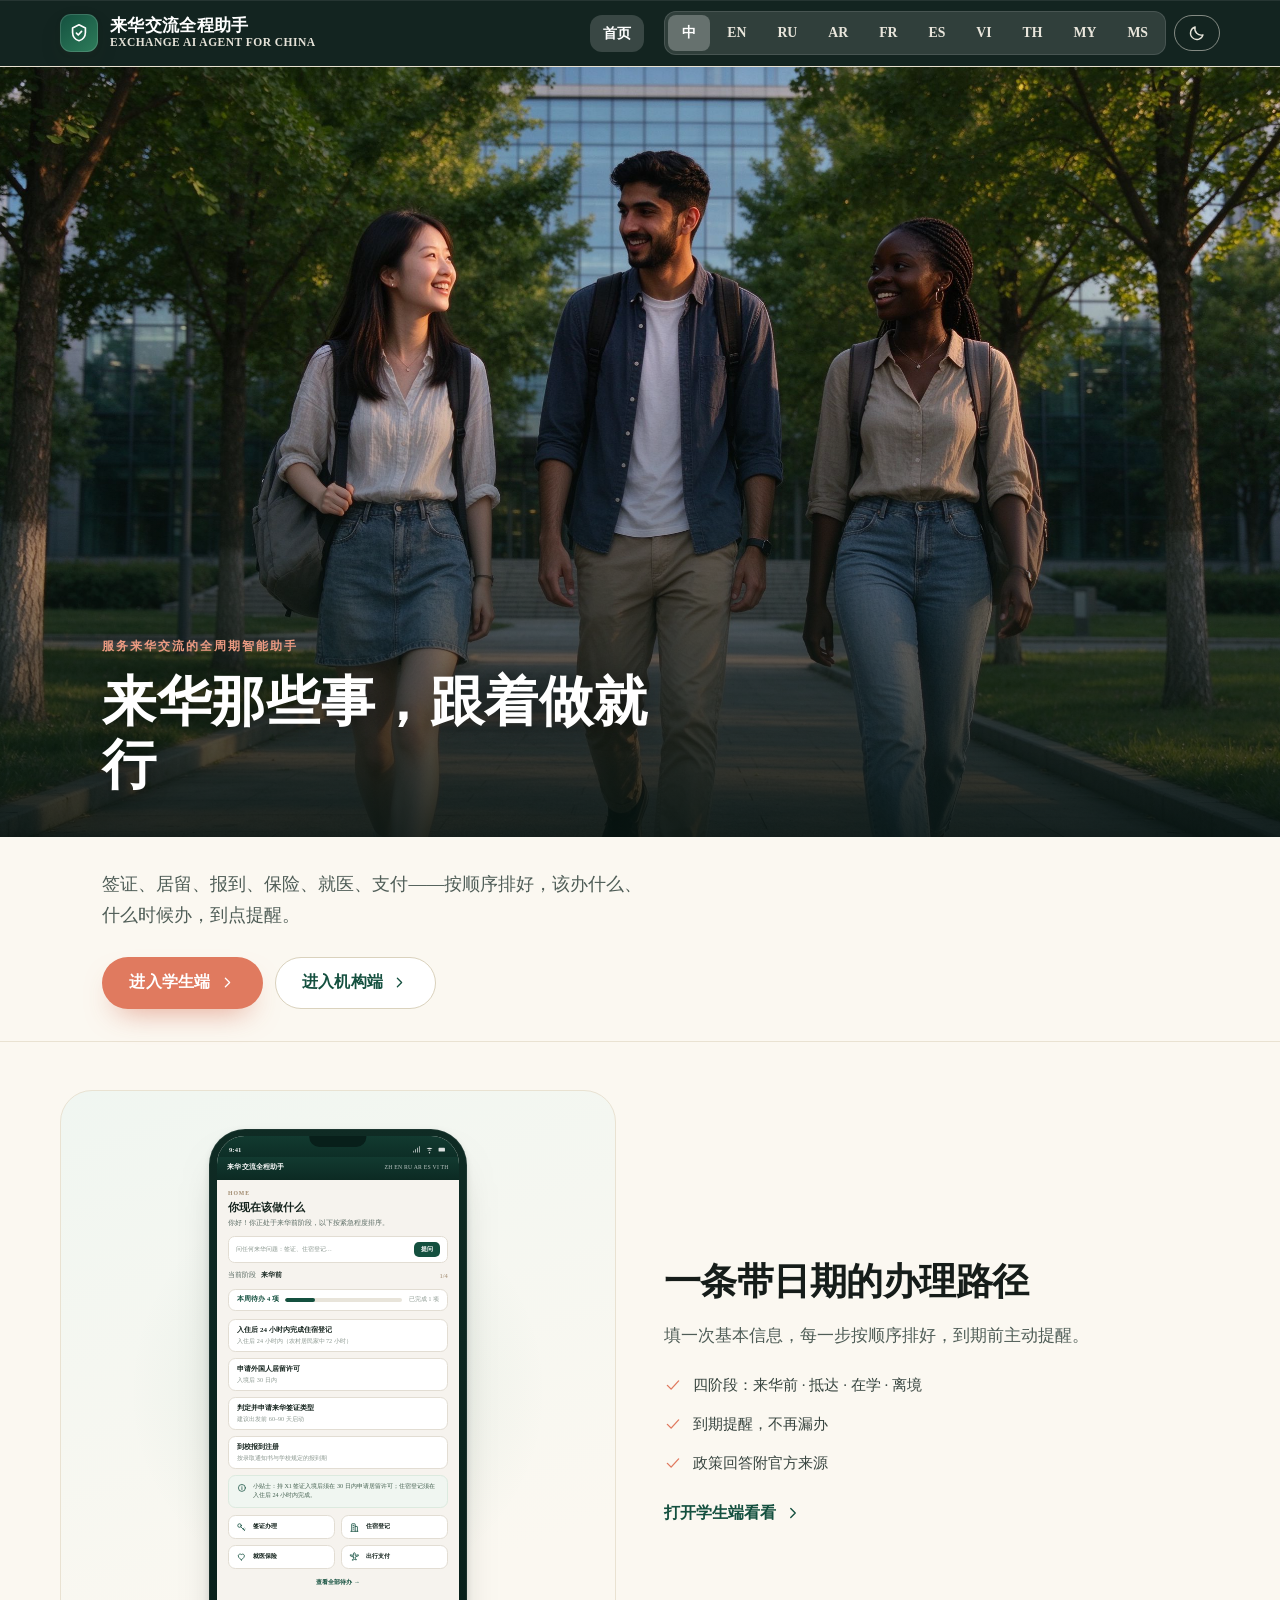
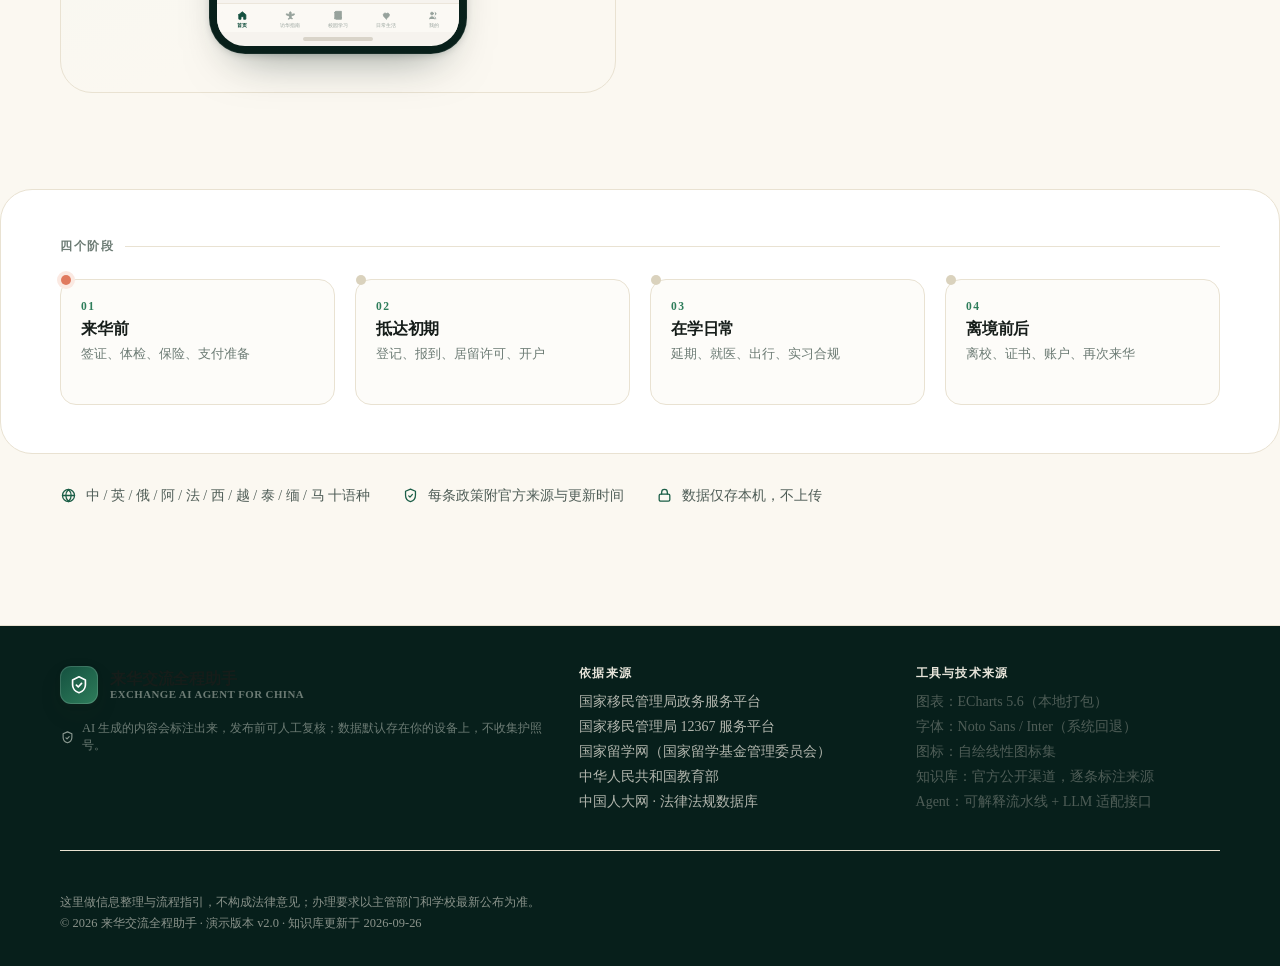
==== commit e2327045: "v6 AI Agent 化：真LLM+RAG+运行轨迹+机构端一句话生成；补齐assets目录修复线上资源断裂" ====
--- a/index.html
+++ b/index.html
@@ -1,3238 +1,277 @@
-<!DOCTYPE html>
-<html lang="zh" dir="ltr" data-theme="light">
-<head>
-<!-- 自包含单文件版：无任何外部依赖，可离线运行或直接上传托管 -->
-<meta charset="utf-8">
-<meta name="viewport" content="width=device-width, initial-scale=1">
-<title>来华交流全程助手 · Exchange AI Agent for China</title>
-<link rel="icon" href="[data-uri]" type="image/png"> type="image/png">
-<meta name="description" content="给来华留学生与高校老师用的来华交流全程助手：学生端按阶段办手续、看提醒，机构端一键生成国别指南与行前清单。">
-<style>
-/* =========================================================================
-   来华交流全程助手 · 设计系统 v2.0
-   Exchange AI Agent for China — Design System
-   风格取向：Swiss Modernism 2.0 × Executive Dashboard（克制动效）
-   规则遵循：对比度 ≥4.5:1 / 触控 ≥44px / 动效 150-300ms / 尊重 reduced-motion
-   ========================================================================= */
-
-/* ---------- 1. Design Tokens ---------- */
-:root {
-  /* ===== v4 设计系统：墨绿 × 暖米 × 珊瑚（三色克制，弃蓝白素色） ===== */
-  --pine-950: #071F1B;
-  --pine-900: #0A2A23;
-  --pine-800: #0F3A2F;
-  --pine-700: #14503F;
-  --pine-600: #1B5E47;
-  --pine-500: #2E7D5B;
-  --pine-200: #BFDCCB;
-  --pine-100: #E1EEE5;
-  --pine-050: #F0F6F1;
-  --cream-050: #FBF8F1;
-  --cream-100: #F6F0E3;
-  --cream-200: #EDE5D3;
-  --coral-600: #CE5738;
-  --coral-500: #E07A5F;
-  --coral-400: #EB9A81;
-  --coral-100: #FBE9E2;
-  --gold-500: #C2A14E;
-  --gold-100: #F4EDDA;
-  --brand-900: #071F1B;
-  --brand-800: #0A2A23;
-  --brand-700: #14503F;
-  --brand-600: #1B5E47;
-  --brand-500: #2E7D5B;
-  --brand-400: #5E9C7E;
-  --brand-200: #BFDCCB;
-  --brand-100: #E1EEE5;
-  --brand-050: #F0F6F1;
-  --jade-700: #0F3A2F;
-  --jade-600: #1B5E47;
-  --jade-500: #2E7D5B;
-  --jade-200: #BFDCCB;
-  --jade-100: #E1EEE5;
-  --cinnabar-600: #B4432A;
-  --cinnabar-500: #CE5738;
-  --cinnabar-100: #FBE9E2;
-  --amber-700: #8A5A17;
-  --amber-600: #B06E1E;
-  --amber-200: #F0DEB4;
-  --amber-100: #FBF3DC;
-  --ink-900: #161D1A;
-  --ink-800: #242D29;
-  --ink-700: #37443F;
-  --ink-600: #4F5D57;
-  --ink-500: #6C7B74;
-  --ink-400: #8C9A92;
-  --ink-300: #B4C0B9;
-  --ink-200: #D6DED8;
-  --ink-100: #EBEFEB;
-  --ink-050: #F5F7F5;
-  --bg: #FBF8F1;
-  --bg-alt: #FFFFFF;
-  --surface: #FFFFFF;
-  --surface-2: #F7F3E8;
-  --line: #E9E2D2;
-  --line-strong: #DAD2BD;
-  --ok: #1B5E47;
-  --warn: #B06E1E;
-  --danger: #C0392B;
-  --info: #14503F;
-  --stage-pre: #14503F;
-  --stage-arrival: #CE5738;
-  --stage-study: #1B5E47;
-  --stage-exit: #6C7B74;
-  --font-sans: "Inter", "Noto Sans SC", "Source Han Sans SC", "PingFang SC",
-    "Microsoft YaHei", "Hiragino Sans GB", system-ui, -apple-system, "Segoe UI",
-    "Noto Sans Arabic", "Noto Sans", sans-serif;
-  --font-serif: "Noto Serif SC", "Source Han Serif SC", "Songti SC", "STSong", "SimSun", Georgia, serif;
-  --font-mono: "JetBrains Mono", "SFMono-Regular", Consolas, "Liberation Mono", monospace;
-  --fs-display: clamp(2.5rem, 5.6vw, 4.4rem);
-  --fs-h1: clamp(1.8rem, 3.4vw, 2.7rem);
-  --fs-h2: clamp(1.35rem, 2.3vw, 1.85rem);
-  --fs-h3: 1.18rem;
-  --fs-body: 1rem;
-  --fs-sm: 0.875rem;
-  --fs-xs: 0.78rem;
-  --lh-tight: 1.16;
-  --lh-snug: 1.4;
-  --lh-body: 1.72;
-  --sp-1: 4px; --sp-2: 8px; --sp-3: 12px; --sp-4: 16px; --sp-5: 20px; --sp-6: 24px;
-  --sp-8: 32px; --sp-10: 40px; --sp-12: 48px; --sp-16: 64px; --sp-20: 80px;
-  --r-xs: 8px; --r-sm: 12px; --r-md: 16px; --r-lg: 22px; --r-xl: 32px; --r-full: 999px;
-  --sh-1: 0 1px 2px rgba(70, 56, 30, .05), 0 1px 3px rgba(70, 56, 30, .04);
-  --sh-2: 0 2px 6px rgba(70, 56, 30, .06), 0 10px 26px rgba(70, 56, 30, .07);
-  --sh-3: 0 8px 24px rgba(70, 56, 30, .09), 0 2px 8px rgba(70, 56, 30, .05);
-  --sh-4: 0 20px 54px rgba(70, 56, 30, .13), 0 4px 12px rgba(70, 56, 30, .06);
-  --ring: 0 0 0 3px rgba(224, 122, 95, .32);
-  --dur-fast: 150ms;
-  --dur: 220ms;
-  --dur-slow: 320ms;
-  --ease: cubic-bezier(.22, .61, .36, 1);
-  --maxw: 1200px;
-  --maxw-narrow: 880px;
-}
-[data-theme="dark"] {
-  /* v4 暗色：墨绿深场，文字暖白 */
-  --bg: #0A1F1B;
-  --bg-alt: #071915;
-  --surface: #102B24;
-  --surface-2: #0D241E;
-  --line: #1C3A30;
-  --line-strong: #2A4C40;
-  --ink-900: #F4F0E6;
-  --ink-800: #E7E2D5;
-  --ink-700: #CCC6B4;
-  --ink-600: #A9A290;
-  --ink-500: #8A8372;
-  --ink-400: #6E685A;
-  --ink-300: #504B41;
-  --ink-200: #38352E;
-  --ink-100: #24221C;
-  --ink-050: #1A1914;
-  --brand-100: #123128;
-  --brand-050: #0D2620;
-  --jade-100: #0F332A;
-  --cinnabar-100: #3A2118;
-  --amber-100: #36291A;
-  --cream-050: #102B24;
-  --cream-100: #0D241E;
-  --cream-200: #16322A;
-  --sh-1: 0 1px 2px rgba(0, 0, 0, .4);
-  --sh-2: 0 4px 14px rgba(0, 0, 0, .45);
-  --sh-3: 0 10px 30px rgba(0, 0, 0, .5);
-  --sh-4: 0 20px 54px rgba(0, 0, 0, .6);
-}
-[data-theme="dark"] body { background-image: linear-gradient(180deg, var(--bg-alt) 0%, var(--bg) 42%); }
-img, svg, video { max-width: 100%; display: block; }
-button, input, select, textarea { font: inherit; color: inherit; }
-a { color: var(--brand-600); text-decoration: none; }
-a:hover { text-decoration: underline; }
-h1, h2, h3, h4 { margin: 0; line-height: var(--lh-tight); letter-spacing: -.014em; color: var(--ink-900); font-weight: 700; }
-p { margin: 0 0 var(--sp-4); }
-ul, ol { margin: 0 0 var(--sp-4); padding-left: 1.25em; }
-li { margin-bottom: var(--sp-1); }
-hr { border: 0; border-top: 1px solid var(--line); margin: var(--sp-8) 0; }
-code, kbd { font-family: var(--font-mono); font-size: .88em; background: var(--ink-100); padding: 1px 5px; border-radius: var(--r-xs); }
-::selection { background: var(--brand-200); color: var(--brand-900); }
-
-:focus-visible { outline: none; box-shadow: var(--ring); border-radius: var(--r-xs); }
-/* 无障碍跳转链接：使用裁剪隐藏而非负定位（负 left 在 RTL 下会撑开横向滚动宽度） */
-.skip-link {
-  position: absolute; top: 0; left: 0; z-index: 999;
-  width: 1px; height: 1px; overflow: hidden;
-  clip: rect(0 0 0 0); clip-path: inset(50%); white-space: nowrap;
-  background: var(--brand-700); color: #fff; font-weight: 650;
-  padding: 0; border-radius: 0 0 var(--r-sm) 0;
-}
-.skip-link:focus {
-  width: auto; height: auto; overflow: visible;
-  clip: auto; clip-path: none; padding: 11px 18px;
-}
-
-@media (prefers-reduced-motion: reduce) {
-  *, *::before, *::after { animation-duration: .001ms !important; animation-iteration-count: 1 !important; transition-duration: .001ms !important; scroll-behavior: auto !important; }
-}
-
-/* ---------- 3. Layout ---------- */
-.wrap { width: 100%; max-width: var(--maxw); margin: 0 auto; padding: 0 var(--sp-5); }
-.wrap-narrow { max-width: var(--maxw-narrow); }
-.section { padding: var(--sp-16) 0; }
-.section-sm { padding: var(--sp-10) 0; }
-.grid { display: grid; gap: var(--sp-6); }
-.g2 { grid-template-columns: repeat(2, minmax(0, 1fr)); }
-.g3 { grid-template-columns: repeat(3, minmax(0, 1fr)); }
-.g4 { grid-template-columns: repeat(4, minmax(0, 1fr)); }
-.row { display: flex; gap: var(--sp-4); align-items: center; }
-.row-between { display: flex; gap: var(--sp-4); align-items: center; justify-content: space-between; }
-.wrapflex { display: flex; flex-wrap: wrap; gap: var(--sp-3); }
-.stack > * + * { margin-top: var(--sp-4); }
-.mt-0 { margin-top: 0; } .mb-0 { margin-bottom: 0; }
-.text-center { text-align: center; }
-.hidden { display: none !important; }
-
-/* ---------- 4. Typography helpers ---------- */
-.eyebrow {
-  font-size: var(--fs-xs); font-weight: 700; letter-spacing: .2em;
-  text-transform: uppercase; color: var(--brand-600); margin-bottom: var(--sp-4);
-}
-.lead { font-size: 1.075rem; line-height: 1.7; color: var(--ink-600); }
-.muted { color: var(--ink-500); }
-.small { font-size: var(--fs-sm); }
-.tiny { font-size: var(--fs-xs); }
-.strong { font-weight: 700; color: var(--ink-900); }
-.num { font-variant-numeric: tabular-nums; }
-
-/* ---------- 5. Header / Nav ---------- */
-.appbar {
-  position: sticky; top: 0; z-index: 60;
-  background: rgba(255, 255, 255, .82);
-  backdrop-filter: saturate(160%) blur(16px);
-  border-bottom: 1px solid var(--line);
-}
-[data-theme="dark"] .appbar { background: rgba(8, 17, 38, .96); }
-.appbar-inner { display: flex; align-items: center; gap: var(--sp-5); min-height: 66px; }
-.brand { display: flex; align-items: center; gap: var(--sp-3); font-weight: 800; color: var(--ink-900); }
-.brand:hover { text-decoration: none; }
-.brand-mark { box-shadow: 0 2px 10px rgba(23, 78, 140, .22), 0 1px 2px rgba(16, 24, 40, .08); }
-.brand-mark {
-  width: 38px; height: 38px; border-radius: 11px; flex: 0 0 auto;
-  background: linear-gradient(140deg, var(--brand-700), var(--brand-500));
-  box-shadow: inset 0 0 0 1px rgba(255, 255, 255, .14), var(--sh-2);
-  display: grid; place-items: center; color: #fff;
-}
-.brand-mark svg { width: 22px; height: 22px; }
-.brand-text { display: flex; flex-direction: column; line-height: 1.15; }
-.brand-name { font-size: .98rem; letter-spacing: -.01em; }
-.brand-sub { font-size: .68rem; color: var(--ink-500); font-weight: 600; letter-spacing: .04em; }
-.nav { display: flex; gap: var(--sp-1); margin-left: auto; flex-wrap: wrap; }
-.nav a {
-  padding: 9px 13px; border-radius: var(--r-sm); font-size: .9rem; font-weight: 600;
-  color: var(--ink-600); transition: background var(--dur-fast) var(--ease), color var(--dur-fast) var(--ease);
-}
-.nav a:hover { background: var(--brand-050); color: var(--brand-700); text-decoration: none; }
-.nav a[aria-current="page"] { background: var(--brand-100); color: var(--brand-700); }
-.appbar-tools { display: flex; align-items: center; gap: var(--sp-2); }
-
-/* ---------- 6. Buttons ---------- */
-.btn {
-  display: inline-flex; align-items: center; justify-content: center; gap: 8px;
-  min-height: 44px; padding: 11px 20px; border-radius: var(--r-sm);
-  border: 1px solid transparent; background: var(--brand-600); color: #fff;
-  font-weight: 650; font-size: .94rem; cursor: pointer; white-space: nowrap;
-  transition: transform var(--dur-fast) var(--ease), box-shadow var(--dur) var(--ease), background var(--dur-fast) var(--ease);
-  box-shadow: var(--sh-1);
-}
-.btn:hover { background: var(--brand-700); box-shadow: var(--sh-2); text-decoration: none; color: #fff; }
-.btn:active { transform: translateY(1px) scale(.995); }
-.btn[disabled], .btn.is-loading { opacity: .55; cursor: not-allowed; }
-.btn svg { width: 18px; height: 18px; flex: 0 0 auto; }
-.btn-ghost { background: var(--surface); color: var(--ink-700); border-color: var(--line-strong); box-shadow: none; }
-.btn-ghost:hover { background: var(--brand-050); color: var(--brand-700); border-color: var(--brand-200); }
-.btn-jade { background: var(--jade-600); }
-.btn-jade:hover { background: var(--jade-700); }
-.btn-cin { background: var(--cinnabar-500); }
-.btn-cin:hover { background: var(--cinnabar-600); }
-.btn-sm { min-height: 36px; padding: 7px 13px; font-size: .84rem; border-radius: var(--r-xs); }
-.btn-lg { min-height: 52px; padding: 15px 28px; font-size: 1.02rem; border-radius: var(--r-md); }
-.btn-block { width: 100%; }
-
-/* ---------- 7. Cards ---------- */
-.card {
-  background: var(--surface); border: 1px solid var(--line); border-radius: var(--r-md);
-  padding: var(--sp-6); box-shadow: var(--sh-1);
-  transition: box-shadow var(--dur) var(--ease), transform var(--dur) var(--ease), border-color var(--dur) var(--ease);
-}
-.card-hover:hover { box-shadow: var(--sh-3); transform: translateY(-3px); border-color: var(--brand-200); }
-.card-hover:hover { box-shadow: var(--sh-3); transform: translateY(-3px); border-color: var(--brand-200); }
-.card-flush { padding: 0; overflow: hidden; }
-.card-head { display: flex; align-items: flex-start; gap: var(--sp-3); justify-content: space-between; margin-bottom: var(--sp-4); }
-.card-title { font-size: var(--fs-h3); font-weight: 700; color: var(--ink-900); }
-.card-sub { font-size: var(--fs-sm); color: var(--ink-500); margin-top: 2px; }
-.card-tint { background: linear-gradient(160deg, var(--brand-050), var(--surface) 62%); }
-.card-pad-lg { padding: var(--sp-8); }
-
-/* ---------- 8. Chips / Badges / Tags ---------- */
-.chip {
-  display: inline-flex; align-items: center; gap: 6px; padding: 5px 11px;
-  border-radius: var(--r-full); font-size: var(--fs-xs); font-weight: 650;
-  background: var(--ink-100); color: var(--ink-700); border: 1px solid transparent;
-}
-.chip-brand { background: var(--brand-100); color: var(--brand-700); }
-.chip-jade { background: var(--jade-100); color: var(--jade-700); }
-.chip-cin { background: var(--cinnabar-100); color: var(--cinnabar-600); }
-.chip-amber { background: var(--amber-100); color: var(--amber-700); }
-.chip-line { background: transparent; border-color: var(--line-strong); color: var(--ink-600); }
-.badge-src {
-  display: inline-flex; align-items: center; gap: 5px; font-size: .7rem; font-weight: 700;
-  padding: 3px 8px; border-radius: var(--r-xs); letter-spacing: .03em;
-}
-.src-S1 { background: var(--jade-100); color: var(--jade-700); }
-.src-S2 { background: var(--brand-100); color: var(--brand-700); }
-.src-S3 { background: var(--amber-100); color: var(--amber-700); }
-.ai-tag {
-  display: inline-flex; align-items: center; gap: 5px; font-size: .7rem; font-weight: 700;
-  padding: 3px 8px; border-radius: var(--r-xs);
-  background: var(--amber-100); color: var(--amber-700); border: 1px dashed var(--amber-200);
-}
-
-/* ---------- 9. Forms ---------- */
-.field { margin-bottom: var(--sp-5); }
-.label { display: block; font-size: var(--fs-sm); font-weight: 650; color: var(--ink-700); margin-bottom: 7px; }
-.label .req { color: var(--cinnabar-500); }
-.hint { font-size: var(--fs-xs); color: var(--ink-500); margin-top: 6px; }
-.input, .select, .textarea {
-  width: 100%; min-height: 44px; padding: 11px 13px;
-  border: 1px solid var(--line-strong); border-radius: var(--r-sm);
-  background: var(--surface); color: var(--ink-900);
-  transition: border-color var(--dur-fast) var(--ease), box-shadow var(--dur-fast) var(--ease);
-}
-.input:hover, .select:hover, .textarea:hover { border-color: var(--brand-200); }
-.input:focus, .select:focus, .textarea:focus { outline: none; border-color: var(--brand-500); box-shadow: var(--ring); }
-.textarea { min-height: 96px; resize: vertical; line-height: 1.6; }
-.select { appearance: none; background-image: linear-gradient(45deg, transparent 50%, var(--ink-500) 50%), linear-gradient(135deg, var(--ink-500) 50%, transparent 50%); background-position: calc(100% - 18px) 20px, calc(100% - 13px) 20px; background-size: 5px 5px, 5px 5px; background-repeat: no-repeat; padding-right: 34px; }
-.seg { display: flex; padding: 3px; gap: 3px; background: var(--ink-100); border-radius: var(--r-sm); flex-wrap: nowrap; overflow-x: auto; scrollbar-width: none; max-width: 100%; }
-.seg::-webkit-scrollbar { display: none; }
-.seg button { flex: 0 0 auto; }
-.seg button {
-  border: 0; background: transparent; padding: 8px 14px; border-radius: 8px;
-  font-size: .86rem; font-weight: 650; color: var(--ink-600); cursor: pointer;
-  transition: background var(--dur-fast) var(--ease), color var(--dur-fast) var(--ease);
-  min-height: 36px;
-}
-@media (max-width: 768px) {
-  .seg { padding: 3px 6px; }
-  .seg button { padding: 7px 10px; min-height: 34px; }
-}
-.seg button:hover { color: var(--brand-700); }
-.seg button[aria-pressed="true"] { background: var(--surface); color: var(--brand-700); box-shadow: var(--sh-1); }
-.check { display: flex; gap: 10px; align-items: flex-start; padding: 9px 0; cursor: pointer; }
-.check input { width: 20px; height: 20px; margin-top: 2px; accent-color: var(--brand-600); flex: 0 0 auto; }
-.switch { position: relative; display: inline-flex; align-items: center; gap: 9px; cursor: pointer; font-size: var(--fs-sm); font-weight: 600; }
-.switch input { position: absolute; opacity: 0; width: 0; height: 0; }
-.switch .track { width: 42px; height: 24px; border-radius: 999px; background: var(--ink-300); transition: background var(--dur) var(--ease); position: relative; flex: 0 0 auto; }
-.switch .track::after { content: ""; position: absolute; top: 3px; left: 3px; width: 18px; height: 18px; border-radius: 50%; background: #fff; transition: transform var(--dur) var(--ease); box-shadow: var(--sh-1); }
-.switch input:checked + .track { background: var(--jade-600); }
-.switch input:checked + .track::after { transform: translateX(18px); }
-.switch input:focus-visible + .track { box-shadow: var(--ring); }
-
-/* ---------- 10. Tabs ---------- */
-.tabs { display: flex; gap: 2px; border-bottom: 1px solid var(--line); overflow-x: auto; scrollbar-width: thin; }
-.tabs button {
-  border: 0; background: transparent; padding: 12px 15px; font-size: .9rem; font-weight: 650;
-  color: var(--ink-500); cursor: pointer; border-bottom: 2.5px solid transparent; white-space: nowrap;
-  transition: color var(--dur-fast) var(--ease), border-color var(--dur-fast) var(--ease);
-}
-.tabs button:hover { color: var(--brand-700); }
-.tabs button[aria-selected="true"] { color: var(--brand-700); border-bottom-color: var(--brand-600); }
-.tabpanel[hidden] { display: none; }
-
-/* ---------- 11. Stage rail / Steps ---------- */
-.stages { display: grid; grid-template-columns: repeat(4, minmax(0, 1fr)); gap: var(--sp-3); }
-.stage {
-  position: relative; text-align: left; border: 1px solid var(--line); background: var(--surface);
-  border-radius: var(--r-md); padding: var(--sp-4); cursor: pointer; overflow: hidden;
-  transition: border-color var(--dur) var(--ease), box-shadow var(--dur) var(--ease), transform var(--dur) var(--ease);
-  min-height: 44px;
-}
-.stage::before { content: ""; position: absolute; inset: 0 auto 0 0; width: 4px; background: var(--ink-200); transition: background var(--dur) var(--ease); }
-.stage[data-stage="pre"]::before { background: var(--stage-pre); }
-.stage[data-stage="arrival"]::before { background: var(--stage-arrival); }
-.stage[data-stage="study"]::before { background: var(--stage-study); }
-.stage[data-stage="exit"]::before { background: var(--stage-exit); }
-.stage:hover { border-color: var(--brand-200); box-shadow: var(--sh-2); transform: translateY(-2px); }
-.stage[aria-pressed="true"] { border-color: var(--brand-400); box-shadow: var(--sh-3); background: var(--brand-050); }
-.stage-n { font-size: var(--fs-xs); font-weight: 800; color: var(--ink-400); letter-spacing: .08em; }
-.stage-t { font-weight: 700; color: var(--ink-900); margin-top: 2px; font-size: .98rem; }
-.stage-d { font-size: var(--fs-xs); color: var(--ink-500); margin-top: 3px; }
-
-.flow { display: flex; gap: var(--sp-2); flex-wrap: wrap; align-items: stretch; }
-.flow-step {
-  flex: 1 1 150px; background: var(--surface); border: 1px solid var(--line); border-radius: var(--r-sm);
-  padding: var(--sp-3) var(--sp-4); position: relative; transition: all var(--dur) var(--ease);
-}
-.flow-step .fs-n { font-size: .68rem; font-weight: 800; color: var(--ink-400); letter-spacing: .1em; }
-.flow-step .fs-t { font-weight: 700; font-size: .88rem; color: var(--ink-800); margin-top: 3px; }
-.flow-step .fs-d { font-size: var(--fs-xs); color: var(--ink-500); margin-top: 3px; line-height: 1.5; }
-.flow-step.is-active { border-color: var(--brand-500); box-shadow: var(--sh-3); background: var(--brand-050); }
-.flow-step.is-done { border-color: var(--jade-200); background: var(--jade-100); }
-.flow-step.is-done .fs-n { color: var(--jade-700); }
-
-/* ---------- 12. Timeline ---------- */
-.timeline { position: relative; padding-left: 26px; }
-.timeline::before { content: ""; position: absolute; left: 8px; top: 6px; bottom: 6px; width: 2px; background: var(--line); }
-.tl-item { position: relative; padding-bottom: var(--sp-5); }
-.tl-item::before {
-  content: ""; position: absolute; left: -22px; top: 6px; width: 11px; height: 11px; border-radius: 50%;
-  background: var(--surface); border: 2.5px solid var(--brand-400);
-}
-.tl-item.is-urgent::before { border-color: var(--cinnabar-500); background: var(--cinnabar-100); }
-.tl-item.is-done::before { border-color: var(--jade-600); background: var(--jade-600); }
-.tl-date { font-size: var(--fs-xs); font-weight: 700; color: var(--ink-500); letter-spacing: .03em; }
-
-/* ---------- 13. Tables ---------- */
-.table-wrap { overflow-x: auto; border: 1px solid var(--line); border-radius: var(--r-md); background: var(--surface); }
-table.data { width: 100%; border-collapse: collapse; font-size: var(--fs-sm); }
-table.data th, table.data td { padding: 11px 13px; text-align: left; border-bottom: 1px solid var(--line); vertical-align: top; }
-table.data th { background: var(--surface-2); font-weight: 700; color: var(--ink-700); font-size: var(--fs-xs); letter-spacing: .04em; text-transform: uppercase; white-space: nowrap; }
-table.data tr:last-child td { border-bottom: 0; }
-table.data tbody tr:hover { background: var(--brand-050); }
-
-/* ---------- 14. Stats / KPI ---------- */
-.kpi { background: var(--surface); border: 1px solid var(--line); border-radius: var(--r-md); padding: var(--sp-5); }
-.kpi-v { font-size: clamp(1.6rem, 3vw, 2.3rem); font-weight: 800; color: var(--brand-700); line-height: 1.05; letter-spacing: -.02em; font-variant-numeric: tabular-nums; }
-.kpi-l { font-size: var(--fs-sm); color: var(--ink-600); margin-top: 7px; font-weight: 600; }
-.kpi-n { font-size: var(--fs-xs); color: var(--ink-400); margin-top: 5px; }
-
-/* ---------- 15. Chat / Agent console ---------- */
-.console { background: var(--surface); border: 1px solid var(--line); border-radius: var(--r-lg); overflow: hidden; box-shadow: var(--sh-2); }
-.console-head { padding: var(--sp-4) var(--sp-5); border-bottom: 1px solid var(--line); background: var(--surface-2); display: flex; align-items: center; gap: var(--sp-3); }
-.dot { width: 9px; height: 9px; border-radius: 50%; background: var(--jade-500); box-shadow: 0 0 0 3px var(--jade-100); }
-.dot.busy { background: var(--amber-600); box-shadow: 0 0 0 3px var(--amber-100); animation: pulse 1.4s var(--ease) infinite; }
-@keyframes pulse { 0%, 100% { opacity: 1; } 50% { opacity: .45; } }
-.console-body { padding: var(--sp-5); max-height: 460px; overflow-y: auto; }
-.msg { margin-bottom: var(--sp-4); display: flex; gap: var(--sp-3); }
-.msg-avatar { width: 30px; height: 30px; border-radius: 9px; flex: 0 0 auto; display: grid; place-items: center; font-size: .72rem; font-weight: 800; }
-.msg-user .msg-avatar { background: var(--ink-100); color: var(--ink-600); }
-.msg-agent .msg-avatar { background: linear-gradient(140deg, var(--brand-600), var(--jade-600)); color: #fff; }
-.msg-bubble { background: var(--surface-2); border: 1px solid var(--line); border-radius: var(--r-md); padding: var(--sp-4); flex: 1; min-width: 0; }
-.msg-user .msg-bubble { background: var(--brand-050); border-color: var(--brand-200); }
-.msg-bubble > *:last-child { margin-bottom: 0; }
-.trace { margin-top: var(--sp-3); border-top: 1px dashed var(--line-strong); padding-top: var(--sp-3); }
-.trace-line { font-size: var(--fs-xs); color: var(--ink-500); display: flex; gap: 7px; align-items: baseline; margin-bottom: 4px; }
-.trace-line .k { font-weight: 700; color: var(--ink-600); flex: 0 0 auto; }
-.console-input { display: flex; gap: var(--sp-2); padding: var(--sp-4); border-top: 1px solid var(--line); background: var(--surface-2); }
-.console-input .input { flex: 1; }
-.sugg { display: flex; gap: var(--sp-2); flex-wrap: wrap; margin-top: var(--sp-3); }
-
-/* ---------- 16. Callouts ---------- */
-.callout { border-radius: var(--r-md); padding: var(--sp-4) var(--sp-5); border: 1px solid var(--line); background: var(--surface-2); display: flex; gap: var(--sp-3); }
-.callout svg { width: 20px; height: 20px; flex: 0 0 auto; margin-top: 2px; }
-.callout-warn { background: var(--amber-100); border-color: var(--amber-200); color: var(--amber-700); }
-.callout-info { background: var(--brand-050); border-color: var(--brand-200); color: var(--brand-800); }
-.callout-ok { background: var(--jade-100); border-color: var(--jade-200); color: var(--jade-700); }
-.callout-danger { background: var(--cinnabar-100); border-color: #F0C8C0; color: var(--cinnabar-600); }
-.callout .ct { font-weight: 700; margin-bottom: 3px; }
-.callout p:last-child { margin-bottom: 0; }
-
-/* ---------- 17. Hero ---------- */
-.hero { position: relative; overflow: hidden; padding: var(--sp-16) 0 var(--sp-12); background: linear-gradient(165deg, var(--brand-050) 0%, var(--bg) 55%); }
-[data-theme="dark"] .hero { background: linear-gradient(165deg, #0B1730 0%, var(--bg) 60%); }
-.hero::after {
-  content: ""; position: absolute; right: -140px; top: -140px; width: 520px; height: 520px; border-radius: 50%;
-  background: radial-gradient(circle at 40% 40%, rgba(18,151,127,.16), transparent 68%); pointer-events: none;
-}
-.hero::before {
-  content: ""; position: absolute; left: -180px; bottom: -200px; width: 480px; height: 480px; border-radius: 50%;
-  background: radial-gradient(circle at 50% 50%, rgba(31,102,176,.14), transparent 70%); pointer-events: none;
-}
-.hero-grid { position: relative; z-index: 1; display: grid; grid-template-columns: 1.15fr .85fr; gap: var(--sp-12); align-items: center; }
-.hero h1 { font-size: var(--fs-display); letter-spacing: -.028em; margin-bottom: var(--sp-4); }
-.hero .lead { max-width: 40em; }
-.hero-art { background: var(--surface); border: 1px solid var(--line); border-radius: var(--r-xl); padding: var(--sp-5); box-shadow: var(--sh-4); }
-.hero-art-head { display: flex; align-items: center; gap: var(--sp-2); margin-bottom: var(--sp-4); }
-.hero-art-head .t { font-size: var(--fs-xs); font-weight: 700; color: var(--ink-500); letter-spacing: .06em; }
-
-/* ---------- 18. Feature / matrix ---------- */
-.feat-ico { width: 44px; height: 44px; border-radius: 12px; display: grid; place-items: center; background: var(--brand-100); color: var(--brand-700); margin-bottom: var(--sp-4); }
-.feat-ico.jade { background: var(--jade-100); color: var(--jade-700); }
-.feat-ico.cin { background: var(--cinnabar-100); color: var(--cinnabar-600); }
-.feat-ico.amber { background: var(--amber-100); color: var(--amber-700); }
-.feat-ico svg { width: 22px; height: 22px; }
-.feat-t { font-weight: 700; font-size: 1.02rem; margin-bottom: 6px; color: var(--ink-900); }
-.feat-d { font-size: var(--fs-sm); color: var(--ink-600); line-height: 1.65; margin: 0; }
-
-/* ---------- 19. Footer ---------- */
-.foot { border-top: 1px solid var(--line); background: var(--bg-alt); padding: var(--sp-10) 0 var(--sp-8); margin-top: var(--sp-12); }
-.foot-grid { display: grid; grid-template-columns: 1.6fr 1fr 1fr; gap: var(--sp-8); }
-.foot h4 { font-size: var(--fs-xs); text-transform: uppercase; letter-spacing: .1em; color: var(--ink-400); margin-bottom: var(--sp-3); }
-.foot ul { list-style: none; padding: 0; margin: 0; }
-.foot li { font-size: var(--fs-sm); color: var(--ink-600); margin-bottom: 7px; }
-.foot-note { border-top: 1px solid var(--line); margin-top: var(--sp-8); padding-top: var(--sp-5); font-size: var(--fs-xs); color: var(--ink-500); line-height: 1.7; }
-
-/* ---------- 20. Misc ---------- */
-.toast {
-  position: fixed; left: 50%; bottom: 28px; transform: translateX(-50%) translateY(12px);
-  background: var(--ink-900); color: #fff; padding: 12px 20px; border-radius: var(--r-full);
-  font-size: var(--fs-sm); font-weight: 600; box-shadow: var(--sh-4); z-index: 200;
-  opacity: 0; pointer-events: none; transition: opacity var(--dur) var(--ease), transform var(--dur) var(--ease);
-}
-.toast.show { opacity: 1; transform: translateX(-50%) translateY(0); }
-.skeleton { background: linear-gradient(90deg, var(--ink-100) 25%, var(--ink-050) 37%, var(--ink-100) 63%); background-size: 400% 100%; animation: shimmer 1.3s linear infinite; border-radius: var(--r-xs); }
-@keyframes shimmer { 0% { background-position: 100% 50%; } 100% { background-position: 0 50%; } }
-.reveal { opacity: 0; transform: translateY(14px); transition: opacity var(--dur-slow) var(--ease), transform var(--dur-slow) var(--ease); }
-.reveal.in { opacity: 1; transform: none; }
-.chart { width: 100%; height: 300px; }
-.divider-orn { display: flex; align-items: center; gap: var(--sp-3); color: var(--ink-300); margin: var(--sp-6) 0; }
-.divider-orn::before, .divider-orn::after { content: ""; height: 1px; background: var(--line); flex: 1; }
-.print-only { display: none; }
-
-/* ---------- 21. RTL ---------- */
-[dir="rtl"] .timeline { padding-left: 0; padding-right: 26px; }
-[dir="rtl"] .timeline::before { left: auto; right: 8px; }
-[dir="rtl"] .tl-item::before { left: auto; right: -22px; }
-[dir="rtl"] .stage { text-align: right; }
-[dir="rtl"] .stage::before { inset: 0 0 0 auto; }
-[dir="rtl"] .nav { margin-left: 0; margin-right: auto; }
-
-/* ---------- 22. Responsive ---------- */
-@media (max-width: 1024px) {
-  .hero-grid { grid-template-columns: 1fr; gap: var(--sp-8); }
-  .g4 { grid-template-columns: repeat(2, minmax(0, 1fr)); }
-  .foot-grid { grid-template-columns: 1fr 1fr; }
-}
-@media (max-width: 768px) {
-  :root { --fs-body: 1rem; }
-  .section { padding: var(--sp-10) 0; }
-  .g3, .g2 { grid-template-columns: 1fr; }
-  .stages { grid-template-columns: repeat(2, minmax(0, 1fr)); }
-  .appbar-inner { flex-wrap: wrap; gap: var(--sp-2); padding: var(--sp-2) 0; }
-  .nav { order: 3; width: 100%; margin-left: 0; }
-  .card-pad-lg { padding: var(--sp-5); }
-  .foot-grid { grid-template-columns: 1fr; gap: var(--sp-6); }
-}
-@media (max-width: 480px) {
-  .g4 { grid-template-columns: 1fr; }
-  .stages { grid-template-columns: 1fr; }
-  .wrap { padding: 0 var(--sp-4); }
-}
-
-/* ---------- 23. Print ---------- */
-@media print {
-  .appbar, .foot, .no-print, .console-input, .sugg { display: none !important; }
-  .print-only { display: block; }
-  body { background: #fff; }
-  .card { box-shadow: none; break-inside: avoid; }
-  .section { padding: 12px 0; }
-}
-
-/* ---------- 24. Inline icon sizing ---------- */
-.ico { display: inline-flex; align-items: center; justify-content: center; flex: 0 0 auto; }
-.ico svg { width: 20px; height: 20px; }
-.btn .ico svg, .btn-sm .ico svg { width: 17px; height: 17px; }
-.foot .foot-note svg { width: 15px; height: 15px; display: inline-block; vertical-align: -2px; }
-.chip .ico svg { width: 14px; height: 14px; }
-.note-ico svg { width: 16px; height: 16px; }
-h2 .ico svg, h3 .ico svg { width: 22px; height: 22px; }
-.sec-head { display: flex; align-items: center; gap: 10px; margin-bottom: var(--sp-3); }
-.sec-head .ico { color: var(--brand-600); }
-.pill-num {
-  display: inline-grid; place-items: center; width: 26px; height: 26px; border-radius: 8px;
-  background: var(--brand-100); color: var(--brand-700); font-size: .78rem; font-weight: 800; flex: 0 0 auto;
-}
-
-
-/* =========================================================================
-   v2.1 质感升级：门户影像 hero · 精制入口 · 全局搜索条（学生端）
-   ========================================================================= */
-
-/* ---- 门户 hero（对标高端品牌官网：真实影像 + 深scrim + 大字号标题） ---- */
-.gate-hero-media { position: absolute; inset: 0; }
-.gate-hero-media img { width: 100%; height: 100%; object-fit: cover; object-position: center 34%; }
-.gate-hero-scrim {
-  position: absolute; inset: 0;
-  background: linear-gradient(180deg, rgba(10, 22, 40, .06) 0%, rgba(10, 22, 40, .22) 42%, rgba(9, 16, 30, .82) 100%);
-}
-.gate-hero-inner { position: relative; z-index: 2; display: flex; flex-direction: column; align-items: flex-start; justify-content: flex-end; min-height: min(68vh, 640px); padding: var(--sp-16) clamp(var(--sp-6), 7vw, 96px) var(--sp-12); }
-.gate-hero-inner > * { max-width: min(600px, 88%); }
-.gate-hero-inner .eyebrow { color: rgba(255, 255, 255, .72); margin-bottom: var(--sp-4); }
-.gate-hero-inner h1 { color: #fff; font-family: var(--font-serif); font-weight: 600; letter-spacing: .01em; line-height: 1.18; }
-.gate-hero-inner h1 em { font-style: normal; background: linear-gradient(100deg, #FFFFFF 20%, #C9DAF2 78%); -webkit-background-clip: text; background-clip: text; color: transparent; }
-.gate-hero-inner p { color: rgba(255, 255, 255, .9); font-size: clamp(1rem, 1.5vw, 1.18rem); line-height: 1.78; max-width: 52ch; }
-.gate-hero-rule { width: 72px; height: 2px; background: linear-gradient(90deg, #FFFFFF, rgba(255, 255, 255, 0)); margin: 0 0 var(--sp-5); }
-/* RTL：箭头与渐变方向随阅读方向翻转 */
-[dir="rtl"] .door-go svg { transform: scaleX(-1); }
-[dir="rtl"] .door:hover .door-go svg { transform: translateX(-4px) scaleX(-1); }
-[dir="rtl"] .gate-hero-rule { background: linear-gradient(270deg, #FFFFFF, rgba(255, 255, 255, 0)); }
-
-/* ---- 精制入口卡：去掉顶部色条，改左侧细线 + 更多留白 ---- */
-.door { border-radius: var(--r-lg); border-color: var(--line); padding: var(--sp-8) var(--sp-6); }
-.door::before { width: 3px; height: 34px; left: 0; top: var(--sp-8); right: auto; inset: auto; position: absolute; border-radius: 0 3px 3px 0; }
-.door-ico { width: 50px; height: 50px; flex-basis: 50px; border-radius: 15px; box-shadow: var(--sh-1); }
-.door .role { letter-spacing: .16em; font-size: .72rem; }
-.door h2 { font-family: var(--font-serif); font-size: 1.34rem; }
-.door-list li { font-size: .92rem; }
-
-/* ---- 学生端：顶部全局搜索条 ---- */
-.searchbar {
-  display: flex; align-items: center; gap: 10px;
-  background: var(--surface); border: 1px solid var(--line-strong); border-radius: var(--r-full);
-  padding: 9px 10px 9px 18px; min-height: 52px;
-  box-shadow: var(--sh-1); cursor: text;
-  transition: border-color var(--dur) var(--ease), box-shadow var(--dur) var(--ease);
-}
-.searchbar:hover { border-color: var(--brand-400); box-shadow: var(--sh-2); }
-.searchbar .sb-ico { color: var(--brand-600); flex: 0 0 auto; display: grid; place-items: center; }
-.searchbar .sb-ico svg { width: 21px; height: 21px; }
-.searchbar .sb-ph { flex: 1; font-size: .96rem; color: var(--ink-500); }
-.searchbar .sb-go {
-  flex: 0 0 auto; min-height: 36px; padding: 7px 16px; border-radius: var(--r-full);
-  background: var(--brand-600); color: #fff; font-size: .86rem; font-weight: 650;
-  display: inline-flex; align-items: center; gap: 6px; border: 0; cursor: pointer;
-  transition: background var(--dur-fast) var(--ease);
-}
-.searchbar .sb-go:hover { background: var(--brand-700); }
-@media (max-width: 620px) {
-  .searchbar { border-radius: var(--r-md); }
-  .searchbar .sb-go { min-height: 34px; padding: 6px 12px; font-size: .82rem; }
-}
-
-/* ---- 推荐内容卡片（学生端首页）---- */
-.rec-card {
-  display: flex; gap: var(--sp-4); align-items: stretch;
-  background: var(--surface); border: 1px solid var(--line); border-radius: var(--r-md);
-  padding: var(--sp-5); box-shadow: var(--sh-1);
-  transition: box-shadow var(--dur) var(--ease), transform var(--dur) var(--ease), border-color var(--dur) var(--ease);
-}
-.rec-card:hover { box-shadow: var(--sh-3); transform: translateY(-2px); border-color: var(--brand-200); }
-.rec-card .rec-ico { width: 44px; height: 44px; flex: 0 0 44px; border-radius: 13px; display: grid; place-items: center; background: var(--brand-050); color: var(--brand-700); }
-.rec-card .rec-ico svg { width: 22px; height: 22px; }
-.rec-card .rec-body { flex: 1; min-width: 0; }
-.rec-card .rec-t { font-weight: 700; color: var(--ink-900); font-size: .97rem; line-height: 1.4; }
-.rec-card .rec-meta { display: flex; flex-wrap: wrap; gap: 6px 10px; margin-top: 7px; font-size: .76rem; color: var(--ink-500); }
-.rec-card .rec-meta .m { display: inline-flex; align-items: center; gap: 4px; }
-.rec-card .rec-meta .m svg { width: 13px; height: 13px; }
-.rec-card .rec-meta .m.deadline { color: var(--cinnabar-600); font-weight: 650; }
-.rec-card .rec-meta .m.stage { color: var(--brand-600); font-weight: 650; }
-
-
-/* ---- 机构端精工：步骤条 / 预览纸面 / 表单聚焦 ---- */
-.stepbar { display: flex; align-items: center; gap: 10px; margin: var(--sp-6) 0 var(--sp-3); }
-.step-dot {
-  width: 26px; height: 26px; flex: 0 0 26px; border-radius: 50%;
-  display: grid; place-items: center; background: var(--brand-600); color: #fff;
-  font-size: .8rem; font-weight: 700; box-shadow: 0 2px 6px rgba(23, 78, 140, .28);
-}
-.step-tx { font-size: .84rem; font-weight: 800; letter-spacing: .05em; color: var(--ink-700); }
-.paper {
-  background: var(--surface); border: 1px solid var(--line); border-radius: var(--r-md);
-  box-shadow: var(--sh-2); overflow: hidden; margin-top: var(--sp-3);
-}
-.paper-head {
-  display: flex; align-items: center; gap: 10px; padding: 10px 14px;
-  border-bottom: 1px solid var(--line); background: var(--surface-2);
-  font-size: .74rem; color: var(--ink-500); letter-spacing: .02em;
-}
-.paper-dots { display: flex; gap: 5px; }
-.paper-dots i { width: 9px; height: 9px; border-radius: 50%; background: var(--ink-200); }
-.paper-name { margin-left: auto; font-weight: 650; color: var(--ink-600); }
-.paper-body { padding: var(--sp-5); }
-.input:focus, .select:focus, .textarea:focus {
-  border-color: var(--brand-500);
-  box-shadow: 0 0 0 3px rgba(31, 102, 176, .12);
-  outline: none;
-}
-.select { appearance: none; -webkit-appearance: none; background-image: linear-gradient(45deg, transparent 50%, var(--ink-400) 50%), linear-gradient(135deg, var(--ink-400) 50%, transparent 50%); background-position: calc(100% - 18px) 50%, calc(100% - 13px) 50%; background-size: 5px 5px; background-repeat: no-repeat; padding-right: 36px; }
-
-
-/* ===== 机构端 · 模板卡片（模板画廊式选择） ===== */
-.tpl-grid{display:grid;grid-template-columns:repeat(2,1fr);gap:var(--sp-3)}
-.tpl-card{display:flex;align-items:flex-start;gap:var(--sp-3);text-align:left;padding:var(--sp-3) var(--sp-4);
-  background:var(--bg);border:1px solid var(--line);border-radius:var(--r-lg);cursor:pointer;
-  transition:border-color .18s var(--ease),box-shadow .18s var(--ease)}
-.tpl-card:hover{border-color:var(--brand-400);box-shadow:var(--sh-2)}
-.tpl-card.on{border-color:var(--brand-600);box-shadow:0 0 0 1px var(--brand-600) inset,var(--sh-2)}
-.tpl-card .tpl-ic{display:flex;align-items:center;justify-content:center;width:34px;height:34px;flex:none;
-  border-radius:10px;background:var(--brand-050);color:var(--brand-700)}
-.tpl-card.on .tpl-ic{background:var(--brand-600);color:#fff}
-.tpl-card .tpl-n{font-size:var(--fs-sm);font-weight:700;color:var(--ink-900);line-height:1.35}
-.tpl-card .tpl-e{font-weight:400;font-size:.86em;color:var(--ink-500)}
-.tpl-card .tpl-p{font-size:var(--fs-xs);color:var(--ink-500);margin-top:2px}
-
-
-/* ---------- v2.5 简约高级微调 ---------- */
-.mod-head { margin-bottom: var(--sp-6); }
-.mod-head .eyebrow { margin-bottom: var(--sp-2); }
-.mod-head h1 {
-  font-family: var(--font-serif);
-  font-size: clamp(1.65rem, 3.2vw, 2.5rem);
-  letter-spacing: -.015em;
-  line-height: 1.2;
-  margin: 0 0 8px;
-}
-.mod-head p { color: var(--ink-500); font-size: .94rem; max-width: 56ch; line-height: 1.6; }
-.ai-note{display:flex;align-items:center;gap:7px}
-.ai-note-ico{flex:0 0 auto;display:grid;place-items:center;color:var(--ink-400)}
-.ai-note-ico svg{width:15px;height:15px}
-
-
-/* ---------- v3.0 门户：痛点区 + OPC 创业实践区 ---------- */
-.gate-pilot{display:inline-flex;align-items:center;gap:5px;margin-left:14px;padding:4px 12px;border:1px solid var(--brand-400);border-radius:var(--r-full);color:var(--brand-700);font-weight:700;font-size:.72rem;letter-spacing:.06em;text-transform:uppercase;background:color-mix(in srgb,var(--brand-050) 70%,transparent)}
-.pain{margin-top:var(--sp-12)}
-.pain .sec-h{font-family:var(--font-serif);font-size:clamp(1.5rem,2.6vw,2.1rem);margin:0 0 var(--sp-6);letter-spacing:-.01em}
-.pain-grid{display:grid;grid-template-columns:1fr 1fr;gap:var(--sp-5)}
-.pain-col{background:var(--surface);border:1px solid var(--line);border-radius:var(--r-lg);padding:var(--sp-6)}
-.pain-tag{font-size:.76rem;font-weight:700;letter-spacing:.12em;text-transform:uppercase;color:var(--brand-700);margin-bottom:var(--sp-4)}
-.pain-col:nth-child(2) .pain-tag{color:var(--cinnabar-600)}
-.pain-list{list-style:none;margin:0;padding:0;display:flex;flex-direction:column;gap:var(--sp-4)}
-.pain-list li{display:flex;gap:11px;align-items:flex-start;font-size:.9rem;line-height:1.6;color:var(--ink-700)}
-.pno{flex:0 0 22px;height:22px;border-radius:50%;display:grid;place-items:center;font-size:.72rem;font-weight:800;color:var(--surface);background:var(--brand-600);margin-top:2px}
-.pain-col:nth-child(2) .pno{background:var(--cinnabar-600)}
-@media(max-width:720px){.pain-grid{grid-template-columns:1fr}}
-.opc{margin-top:var(--sp-12);background:linear-gradient(180deg,var(--surface-2),var(--surface));border:1px solid var(--line);border-radius:var(--r-lg);padding:var(--sp-8) var(--sp-6)}
-.opc-inner{display:grid;grid-template-columns:minmax(0,1.1fr) minmax(0,1fr);gap:var(--sp-8);align-items:start}
-.opc-intro .sec-h{font-family:var(--font-serif);font-size:clamp(1.45rem,2.5vw,2rem);margin:0 0 var(--sp-4);letter-spacing:-.01em}
-.opc-intro p{font-size:.95rem;color:var(--ink-600);line-height:1.7;margin:0}
-.opc-steps{display:flex;flex-direction:column;gap:var(--sp-5)}
-.opc-step{display:flex;gap:14px;align-items:flex-start}
-.opc-no{font-family:var(--font-serif);font-size:1.05rem;font-weight:700;color:var(--brand-500);flex:0 0 auto;margin-top:2px}
-.opc-step h4{font-size:.98rem;margin:0 0 4px;color:var(--ink-900)}
-.opc-step p{font-size:.86rem;line-height:1.6;color:var(--ink-600);margin:0}
-@media(max-width:820px){.opc-inner{grid-template-columns:1fr;gap:var(--sp-6)}}
-
-
-/* ---------- v3.1 门户成熟产品化：CTA + 精修 ---------- */
-.gate-cta{display:flex;flex-wrap:wrap;gap:12px;margin-top:26px}
-.gate-cta .btn{display:inline-flex;align-items:center;gap:8px;min-height:48px;padding:0 24px;border-radius:var(--r-full);font-size:.95rem;font-weight:650;letter-spacing:.01em;text-decoration:none;transition:transform .25s var(--ease),box-shadow .25s var(--ease),background .25s var(--ease)}
-.gate-cta .btn-primary{background:var(--brand-600);color:#fff;box-shadow:0 10px 26px -12px rgba(13,72,64,.5)}
-.gate-cta .btn-primary:hover{background:var(--brand-700);transform:translateY(-2px)}
-.gate-cta .btn-ghost{background:transparent;color:var(--ink-800);border:1px solid var(--line-strong)}
-.gate-cta .btn-ghost:hover{border-color:var(--brand-400);color:var(--brand-700)}
-.gate-cta .btn .ico{width:18px;height:18px}
-.doors{margin-top:var(--sp-10)}
-.door-list li{gap:11px;padding:2px 0}
-.journey{margin-top:var(--sp-10);padding:var(--sp-6) var(--sp-8);background:var(--surface-2);border:1px solid var(--line);border-radius:var(--r-lg)}
-.gate-kpis{margin-top:var(--sp-8)}
-
-/* ===== v4 覆盖层：三色系统下组件精修 ===== */
-.wrap{padding-left:max(20px, env(safe-area-inset-left));padding-right:max(20px, env(safe-area-inset-right));box-sizing:border-box}
-body{background:var(--bg);color:var(--ink-800);margin:0}
-.appbar{background:rgba(10,42,35,.92);backdrop-filter:blur(10px)}
-.appbar .brand-name{font-family:var(--font-serif);letter-spacing:.02em}
-.appbar .nav a{color:rgba(244,240,230,.94)}
-.appbar .nav a[aria-current="page"]{background:rgba(255,255,255,.16);color:#fff;border-bottom:none}
-.appbar-tools button{color:rgba(244,240,230,.9)}
-/* 深色 appbar 文字对比度：白字 + 半透明米白辅助文字（三端通用） */
-.appbar{background:rgba(7,25,21,.95);box-shadow:0 1px 0 rgba(255,255,255,.08) inset}
-.appbar .brand-name{color:#fff;font-size:1.08rem;font-weight:750}
-.appbar .brand-sub{color:rgba(244,240,230,.94);font-size:.72rem;font-weight:600}
-.appbar .seg{background:rgba(255,255,255,.12);border:1px solid rgba(255,255,255,.12)}
-.appbar .seg button{color:rgba(244,240,230,.95)}
-.appbar .seg button:hover{color:#fff}
-.appbar .seg button[aria-pressed="true"]{background:rgba(255,255,255,.26);color:#fff;box-shadow:none}
-.appbar .btn-ghost{background:transparent;border-color:rgba(244,240,230,.5);color:rgba(244,240,230,.95)}
-.appbar .btn-ghost:hover{border-color:rgba(244,240,230,.72);color:#fff}
-.eyebrow{color:var(--coral-600);font-weight:750;letter-spacing:.16em}
-h1,h2,h3{font-family:var(--font-serif)}
-.btn{border-radius:var(--r-full);font-weight:650}
-.btn-primary{background:var(--coral-500);box-shadow:0 12px 28px -12px rgba(206,87,56,.55)}
-.btn-primary:hover{background:var(--coral-600)}
-.btn-ghost{border-color:var(--line-strong);color:var(--ink-800)}
-.btn-ghost:hover{border-color:var(--coral-400);color:var(--coral-600)}
-.btn-jade{background:var(--pine-600)}
-.btn-cin{background:var(--coral-500)}
-/* hero：暗场强化，文字对比度达标 */
-.gate-hero-scrim{background:linear-gradient(92deg,rgba(6,22,18,.84) 0%,rgba(6,22,18,.62) 42%,rgba(6,22,18,.18) 74%,rgba(6,22,18,.28) 100%)}
-.gate-hero-inner .eyebrow{color:var(--coral-400)}
-.gate-hero-inner h1{font-family:var(--font-serif);text-shadow:0 2px 18px rgba(0,0,0,.35)}
-.gate-hero-inner p{color:rgba(244,240,230,.92);text-shadow:0 1px 8px rgba(0,0,0,.3)}
-.gate-hero-rule{background:var(--coral-500)}
-.gate-cta .btn-primary{background:var(--coral-500);color:#fff}
-.gate-cta .btn-ghost{border-color:rgba(244,240,230,.55);color:#fff}
-.gate-cta .btn-ghost:hover{border-color:var(--coral-400);color:var(--coral-400)}
-/* 门卡：墨绿图标块 + 珊瑚顶部条 */
-.door{border-radius:var(--r-xl);padding:var(--sp-8)}
-.door::before{height:3px;background:var(--coral-500)}
-.door-ico{background:var(--pine-050);color:var(--pine-700);border-radius:16px}
-.door .role{color:var(--coral-600)}
-.door h2{font-family:var(--font-serif)}
-.door-list li{color:var(--ink-700)}
-.door-list .ico{color:var(--pine-600)}
-.door-go{color:var(--coral-600)}
-/* 四阶段：左右留白 + 连接线 */
-.journey{margin-top:var(--sp-12);padding:var(--sp-8) var(--sp-6);background:var(--surface-2);border:1px solid var(--line);border-radius:var(--r-xl)}
-.j-track{grid-template-columns:repeat(4,1fr);gap:var(--sp-6)}
-.j-step{border-top:2px solid var(--line-strong);padding-top:var(--sp-6);position:relative}
-.j-step::before{content:"";position:absolute;top:-5px;left:0;width:10px;height:10px;border-radius:50%;background:var(--line-strong)}
-.j-step:first-child::before{background:var(--coral-500);box-shadow:0 0 0 4px var(--coral-100)}
-.j-dot{width:12px;height:12px;box-shadow:0 0 0 4px var(--coral-100)}
-.j-step h4{font-family:var(--font-serif);font-size:1.02rem}
-.j-step p{color:var(--ink-500)}
-/* KPI 卡 */
-.kpi{border-radius:var(--r-lg);background:var(--surface);border:1px solid var(--line)}
-.kpi-v{font-family:var(--font-serif);color:var(--pine-700)}
-.kpi-l{color:var(--ink-600)}
-/* meta 行 */
-.gate-meta div{color:var(--ink-600)}
-.gate-meta .ico{color:var(--pine-600)}
-/* 学生端：搜索条 */
-.searchbar{background:#fff;border:1px solid var(--line-strong);border-radius:var(--r-full);box-shadow:var(--sh-2)}
-.searchbar .sb-ico{color:var(--pine-600)}
-.searchbar .sb-go{background:var(--coral-500);color:#fff}
-.searchbar .sb-go:hover{background:var(--coral-600)}
-/* 推荐卡 */
-.rec-card{border:1px solid var(--line);border-radius:var(--r-lg);background:var(--surface)}
-.rec-card .rec-ico{background:var(--pine-050);color:var(--pine-700);border-radius:14px}
-.rec-card .rec-t{color:var(--ink-900);font-family:var(--font-serif)}
-.rec-card .rec-meta .m{color:var(--ink-500)}
-.rec-card .rec-meta .m.deadline{color:var(--coral-600)}
-/* 阶段 tabs / steps */
-.steps,.tabs button[aria-selected="true"]{color:var(--pine-700)}
-.stage[aria-pressed="true"]{border-color:var(--coral-500);background:var(--coral-100)}
-.stepbar .step-dot{background:var(--line-strong)}
-.stepbar .step-dot.on{background:var(--coral-500)}
-/* 机构端：纸张/模板卡 */
-.paper{border-radius:var(--r-xl);box-shadow:var(--sh-3)}
-.paper-head{background:var(--pine-800)}
-.tpl-card{border:1px solid var(--line);border-radius:var(--r-lg)}
-.tpl-card:hover{border-color:var(--pine-400,var(--pine-500));box-shadow:var(--sh-2)}
-.tpl-card.on{border-color:var(--coral-500);background:var(--coral-100)}
-.tpl-card .tpl-ic{background:var(--pine-050);color:var(--pine-700)}
-/* 对话/控制台 */
-.console{border-radius:var(--r-xl);border-color:var(--line)}
-.msg-agent .msg-avatar{background:var(--pine-600)}
-.msg-user .msg-avatar{background:var(--coral-500)}
-.sugg button{border:1px solid var(--line-strong);border-radius:var(--r-full);color:var(--ink-700)}
-.sugg button:hover{border-color:var(--coral-400);color:var(--coral-600)}
-/* 底部导航（学生端） */
-.foot-nav a{color:var(--ink-500)}
-.foot-nav a.on{color:var(--coral-600)}
-/* footer */
-.foot{background:var(--pine-950);color:rgba(244,240,230,.72)}
-.foot h4{color:rgba(244,240,230,.94);font-family:var(--font-serif)}
-.foot a{color:rgba(244,240,230,.72)}
-.foot-note{color:rgba(244,240,230,.55)}
-/* 卡片通用 */
-.card{border-radius:var(--r-lg);border-color:var(--line)}
-.chip{border-radius:var(--r-full)}
-.chip-brand{background:var(--pine-100);color:var(--pine-700)}
-.chip-jade{background:var(--pine-100);color:var(--pine-700)}
-.chip-cin{background:var(--coral-100);color:var(--coral-600)}
-.chip-amber{background:var(--amber-100);color:var(--amber-600)}
-/* 表/面板圆角统一 */
-.table-wrap,.callout{border-radius:var(--r-lg);border-color:var(--line)}
-.callout-info{background:var(--pine-050);border-color:var(--pine-200)}
-.callout-warn{background:var(--amber-100);border-color:var(--amber-200)}
-.callout-danger{background:var(--cinnabar-100);border-color:var(--cinnabar-500)}
-.callout-ok{background:var(--jade-100);border-color:var(--jade-500)}
-/* 纸张间距与留白 */
-.section{padding:var(--sp-16) 0}
-.section-sm{padding:var(--sp-10) 0}
-
-/* v4 行程卡（学生端首页：倒计时+待办合并） */
-.trip{background:linear-gradient(160deg,var(--pine-900),var(--pine-800));border-radius:var(--r-xl);padding:var(--sp-6);color:#F4F0E6;box-shadow:var(--sh-3)}
-.trip-head{display:flex;align-items:center;justify-content:space-between;gap:var(--sp-4);margin-bottom:var(--sp-5)}
-.trip-cur{display:flex;align-items:center;gap:10px;font-size:.92rem}
-.trip-cur .th{color:rgba(244,240,230,.6);font-size:.78rem;letter-spacing:.06em}
-.trip-cur b{font-family:var(--font-serif);font-size:1.12rem}
-.trip-prog{display:flex;align-items:center;gap:10px}
-.trip-prog .bar{display:block;width:96px;height:6px;border-radius:99px;background:rgba(244,240,230,.18);overflow:hidden}
-.trip-prog .bar i{display:block;height:100%;background:var(--coral-500);border-radius:99px}
-.trip-prog em{font-style:normal;font-size:.8rem;color:rgba(244,240,230,.75)}
-.trip-cd{display:grid;grid-template-columns:repeat(auto-fit,minmax(150px,1fr));gap:var(--sp-3);margin-bottom:var(--sp-5)}
-.trip-cd .cd{background:rgba(244,240,230,.1);border:1px solid rgba(244,240,230,.16);border-radius:var(--r-lg);padding:14px 16px}
-.trip-cd .cd .k{font-size:.78rem;color:rgba(244,240,230,.66)}
-.trip-cd .cd .v{font-family:var(--font-serif);font-size:1.7rem;font-weight:750;color:#fff;margin-top:2px}
-.trip-cd .cd .v small{font-size:.85rem;color:rgba(244,240,230,.7);font-family:var(--font-sans)}
-.trip-cd .cd.urgent{border-color:var(--coral-400);background:rgba(224,122,95,.22)}
-.trip-cd .cd.overdue{border-color:#E8A27F;background:rgba(224,122,95,.3)}
-.trip-cd .cd.none .v{font-size:1.05rem;font-family:var(--font-sans);color:rgba(244,240,230,.55)}
-.trip-todo{border-top:1px solid rgba(244,240,230,.14);padding-top:var(--sp-4)}
-.trip-todo .th{font-size:.78rem;letter-spacing:.06em;color:rgba(244,240,230,.6);display:block;margin-bottom:10px}
-.trip-todo .todo{background:rgba(244,240,230,.08);border:1px solid rgba(244,240,230,.12);border-radius:var(--r-md)}
-.trip-todo .todo .tx{color:#F4F0E6}
-.trip-todo .todo .mt{color:rgba(244,240,230,.55)}
-.trip-todo .todo .go{color:var(--coral-400)}
-.trip-todo .small{color:rgba(244,240,230,.62)}
-@media(max-width:560px){.trip-prog .bar{width:64px}.trip-head{flex-wrap:wrap}}
-/* v4 fab 墨绿 */
-.fab{background:var(--pine-800);border:1px solid rgba(244,240,230,.2);color:#F4F0E6;box-shadow:0 10px 28px -10px rgba(6,22,18,.5)}
-.fab:hover{background:var(--pine-700)}
-.fab .fl{color:rgba(244,240,230,.9)}
-
-</style>
-<style>
-
-/* ===== v5 门户：极简产品 landing（图大字少 · 一屏一件事） ===== */
-.gate{padding:0 0 var(--sp-10)}
-
-/* hero 满版图，底部 scrim，图上只放 eyebrow + 大标题 */
-.gate-hero{position:relative;overflow:hidden}
-.gate-hero-media{position:absolute;inset:0}
-.gate-hero-media img{width:100%;height:100%;object-fit:cover;object-position:center 28%}
-.gate-hero-scrim{position:absolute;inset:0;background:linear-gradient(180deg,rgba(8,24,20,0) 36%,rgba(8,24,20,.40) 66%,rgba(7,20,17,.88) 100%)}
-.gate-hero-inner{position:relative;z-index:2;min-height:min(74vh,740px);display:flex;flex-direction:column;justify-content:flex-end;padding:var(--sp-16) clamp(28px,8vw,104px) var(--sp-10)}
-.gate-hero-inner .eyebrow{color:var(--coral-400);margin-bottom:var(--sp-4)}
-.gate-hero-inner h1{color:#fff;font-family:var(--font-serif);font-weight:600;font-size:clamp(2rem,4.6vw,3.4rem);line-height:1.16;letter-spacing:.01em;max-width:22ch;margin:0;text-shadow:0 3px 22px rgba(0,0,0,.45)}
-
-/* 图下 CTA 浅色条 */
-.gate-action{background:var(--bg);border-bottom:1px solid var(--line)}
-.gate-action-inner{padding:var(--sp-8) clamp(28px,8vw,104px) var(--sp-8);max-width:1200px;margin:0 auto}
-.gate-action p{font-size:clamp(1rem,1.4vw,1.12rem);color:var(--ink-600);line-height:1.72;max-width:62ch;margin:0 0 var(--sp-5)}
-.gate-cta{display:flex;flex-wrap:wrap;gap:12px}
-.gate-cta .btn{display:inline-flex;align-items:center;gap:8px;min-height:50px;padding:0 26px;border-radius:var(--r-full);font-weight:650;font-size:.97rem;text-decoration:none;transition:transform .25s var(--ease),box-shadow .25s var(--ease),background .25s var(--ease)}
-.gate-cta .btn-primary{background:var(--coral-500);color:#fff;box-shadow:0 14px 30px -14px rgba(206,87,56,.62)}
-.gate-cta .btn-primary:hover{transform:translateY(-2px);background:var(--coral-600)}
-.gate-cta .btn-ghost{background:var(--surface);color:var(--brand-700);border:1px solid var(--line-strong)}
-.gate-cta .btn-ghost:hover{border-color:var(--brand-400);transform:translateY(-2px)}
-.gate-cta .ico{width:18px;height:18px}
-
-/* 产品预览 */
-.showcase{padding:var(--sp-12) 0}
-.showcase-grid{display:grid;grid-template-columns:1fr 1fr;gap:clamp(var(--sp-8),5vw,var(--sp-12));align-items:center}
-.showcase-shot{display:flex;justify-content:center;align-items:center;position:relative;min-height:440px;border-radius:var(--r-xl);border:1px solid var(--line);background:linear-gradient(160deg,var(--brand-050),var(--bg) 78%);padding:clamp(24px,3vw,42px)}
-.showcase-shot::before{content:"";position:absolute;width:76%;aspect-ratio:1;border-radius:50%;background:radial-gradient(circle,rgba(46,125,91,.10),transparent 70%)}
-.phone{position:relative;z-index:1;width:296px;border-radius:44px;padding:9px;background:linear-gradient(180deg,#0f2b24,#081f1a);box-shadow:0 30px 60px -34px rgba(8,30,26,.55),0 3px 10px -4px rgba(8,30,26,.28),inset 0 0 0 1px rgba(255,255,255,.08);zoom:.82}
-.phone-screen{position:relative;display:block;width:100%;border-radius:34px;background:#f6f3ee;overflow:hidden;color:#1c2b26;text-align:left}
-.pm-notch{position:absolute;top:-2px;left:50%;transform:translateX(-50%);width:70px;height:15px;border-radius:0 0 12px 12px;background:#081f1a;z-index:3}
-.pm-status{display:flex;justify-content:space-between;align-items:center;padding:10px 15px 4px;font-size:8px;font-weight:700;color:rgba(255,255,255,.94);letter-spacing:.02em;background:linear-gradient(180deg,#123a30,#0d2e26)}
-.pm-sig{display:flex;gap:5px;align-items:center}
-.pm-sig svg{width:11px;height:11px;fill:currentColor;opacity:.9}
-.pm-top{display:flex;justify-content:space-between;align-items:center;gap:8px;padding:7px 13px 10px;background:linear-gradient(180deg,#123a30,#0c2a23);color:#fff;font-size:8px;letter-spacing:.02em}
-.pm-brand{font-weight:700;white-space:nowrap;overflow:hidden;text-overflow:ellipsis}
-.pm-langs{font-size:7px;opacity:.72;white-space:nowrap;letter-spacing:.04em}
-.pm-body{padding:13px 14px 16px}
-.pm-eyebrow{font-size:7px;font-weight:800;letter-spacing:.16em;color:#a08a6e;margin-bottom:6px}
-.pm-title{font-size:13px;font-weight:800;color:#14231d;line-height:1.25;margin-bottom:4px}
-.pm-sub{font-size:8px;line-height:1.5;color:#5a6b63;margin-bottom:10px}
-.pm-search{display:flex;align-items:center;justify-content:space-between;gap:8px;background:#fff;border:1px solid #e2ddd3;border-radius:8px;padding:6px 8px;font-size:7.5px;color:#8a978f;margin-bottom:10px}
-.pm-search button{border:0;background:#14503f;color:#fff;font-size:7.5px;font-weight:700;border-radius:6px;padding:4px 9px;cursor:default}
-.pm-stage{display:flex;align-items:center;gap:6px;font-size:8px;color:#5a6b63;margin-bottom:10px}
-.pm-stage b{color:#14231d}
-.pm-stage em{margin-left:auto;color:#a08a6e;font-style:normal}
-.pm-prog{display:flex;align-items:center;gap:8px;background:#fff;border:1px solid #e2ddd3;border-radius:9px;padding:7px 10px;margin-bottom:10px}
-.pm-prog b{font-size:8px;color:#14503f;white-space:nowrap}
-.pm-prog .bar{flex:1;height:5px;border-radius:3px;background:#e8e4da;overflow:hidden}
-.pm-prog .bar i{display:block;height:100%;width:25%;background:#14503f;border-radius:3px}
-.pm-prog span{font-size:7px;color:#8a978f;white-space:nowrap}
-.pm-tip{display:flex;gap:7px;align-items:flex-start;background:#f0f6f1;border:1px solid #dceadf;border-radius:9px;padding:8px 10px;margin-bottom:8px}
-.pm-tip svg{width:12px;height:12px;flex:0 0 12px;color:#14503f;margin-top:1px}
-.pm-tip div{font-size:7.5px;color:#43604f;line-height:1.5}
-.pm-more{display:block;text-align:center;font-size:7.5px;font-weight:700;color:#14503f;padding:1px 0 4px}
-.pm-grid{display:grid;grid-template-columns:1fr 1fr;gap:7px;margin-bottom:10px}
-.pm-g{display:flex;align-items:center;gap:7px;background:#fff;border:1px solid #e2ddd3;border-radius:9px;padding:7px 9px}
-.pm-g svg{width:13px;height:13px;flex:0 0 13px;color:#14503f}
-.pm-g span{font-size:7.5px;font-weight:700;color:#14231d;white-space:nowrap}
-.pm-task{background:#fff;border:1px solid #e2ddd3;border-radius:9px;padding:7px 10px;margin-bottom:7px}
-.pm-t{font-size:8.5px;font-weight:700;color:#14231d;line-height:1.35}
-.pm-d{font-size:7.5px;color:#8a978f;margin-top:2px;line-height:1.4}
-.pm-dock{display:flex;justify-content:space-around;align-items:center;background:#fbf9f4;border-top:1px solid #ece6db;padding:7px 2px 4px}
-.pm-di{display:flex;flex-direction:column;align-items:center;gap:2px;font-size:6.5px;color:#97a29c;min-width:34px}
-.pm-di.on{color:#14503f;font-weight:700}
-.pm-di svg{width:13px;height:13px;fill:currentColor}
-.pm-homebar{width:86px;height:4px;border-radius:3px;background:#d9d4c9;margin:6px auto 7px}
-.showcase h2{font-family:var(--font-serif);font-size:clamp(1.6rem,3vw,2.3rem);line-height:1.24;margin:0 0 var(--sp-4);color:var(--ink-900)}
-.showcase .lead{color:var(--ink-600);line-height:1.74;margin:0 0 var(--sp-6)}
-.showcase-tags{list-style:none;padding:0;margin:0 0 var(--sp-6);display:flex;flex-direction:column;gap:12px}
-.showcase-tags li{display:flex;gap:11px;align-items:flex-start;font-size:.95rem;color:var(--ink-700);line-height:1.5}
-.showcase-tags .ico{color:var(--coral-500);flex:0 0 18px;margin-top:2px}
-.showcase-tags .ico svg{width:18px;height:18px}
-.showcase-more{display:inline-flex;align-items:center;gap:8px;color:var(--brand-700);font-weight:650;text-decoration:none}
-.showcase-more svg{width:18px;height:18px;transition:transform .3s var(--ease)}
-.showcase-more:hover svg{transform:translateX(4px)}
-@media(max-width:880px){.showcase-grid{grid-template-columns:1fr;gap:var(--sp-6)}.showcase{padding:var(--sp-10) 0}.phone{zoom:1;width:min(74vw,300px)}}
-
-/* 四阶段 */
-.journey{padding:var(--sp-12) 0;background:var(--surface);border-top:1px solid var(--line);border-bottom:1px solid var(--line)}
-.j-head{display:flex;align-items:center;gap:10px;color:var(--ink-500);font-size:.78rem;font-weight:700;letter-spacing:.14em;text-transform:uppercase;margin:0 0 var(--sp-6)}
-.j-head::after{content:'';flex:1;height:1px;background:var(--line)}
-.j-track{position:relative;display:grid;grid-template-columns:repeat(4,1fr);gap:var(--sp-5)}
-.j-step{position:relative;padding:var(--sp-5);background:#fdfcf9;border:1px solid var(--line);border-radius:16px;transition:border-color .25s var(--ease),box-shadow .25s var(--ease),transform .25s var(--ease)}
-.j-step:hover{border-color:var(--brand-400);box-shadow:0 14px 30px -20px rgba(20,80,63,.25);transform:translateY(-2px)}
-.j-dot{display:none}
-.j-num{display:block;font-size:.72rem;font-weight:700;letter-spacing:.14em;color:var(--brand-500);margin:0 0 8px}
-.j-step h4{font-size:1.02rem;margin:0 0 5px;color:var(--ink-900)}
-.j-step p{font-size:.84rem;color:var(--ink-500);margin:0;line-height:1.5;min-height:3em}
-@media(max-width:720px){.j-track{grid-template-columns:repeat(2,1fr);gap:var(--sp-4)}.j-step{padding:var(--sp-4)}.j-step p{min-height:0}}
-@media(max-width:768px){.gate-hero-inner{min-height:min(58vh,520px)}}
-
-/* 信任窄带 */
-.trust{padding:var(--sp-8) 0}
-.trust-row{display:flex;flex-wrap:wrap;gap:var(--sp-4) var(--sp-8)}
-.trust-row div{display:flex;align-items:center;gap:9px;font-size:.88rem;color:var(--ink-600)}
-.trust-row .ico{color:var(--brand-600);flex:0 0 17px}
-.trust-row .ico svg{width:17px;height:17px}
-@media(max-width:620px){.gate{padding-bottom:var(--sp-8)}}
-
-</style>
-</head>
-<body>
-<div id="chrome-top"></div>
-
-<main id="main">
-
-  <section class="gate">
-
-    <div class="gate-hero reveal">
-      <div class="gate-hero-media"><img src="[data-uri]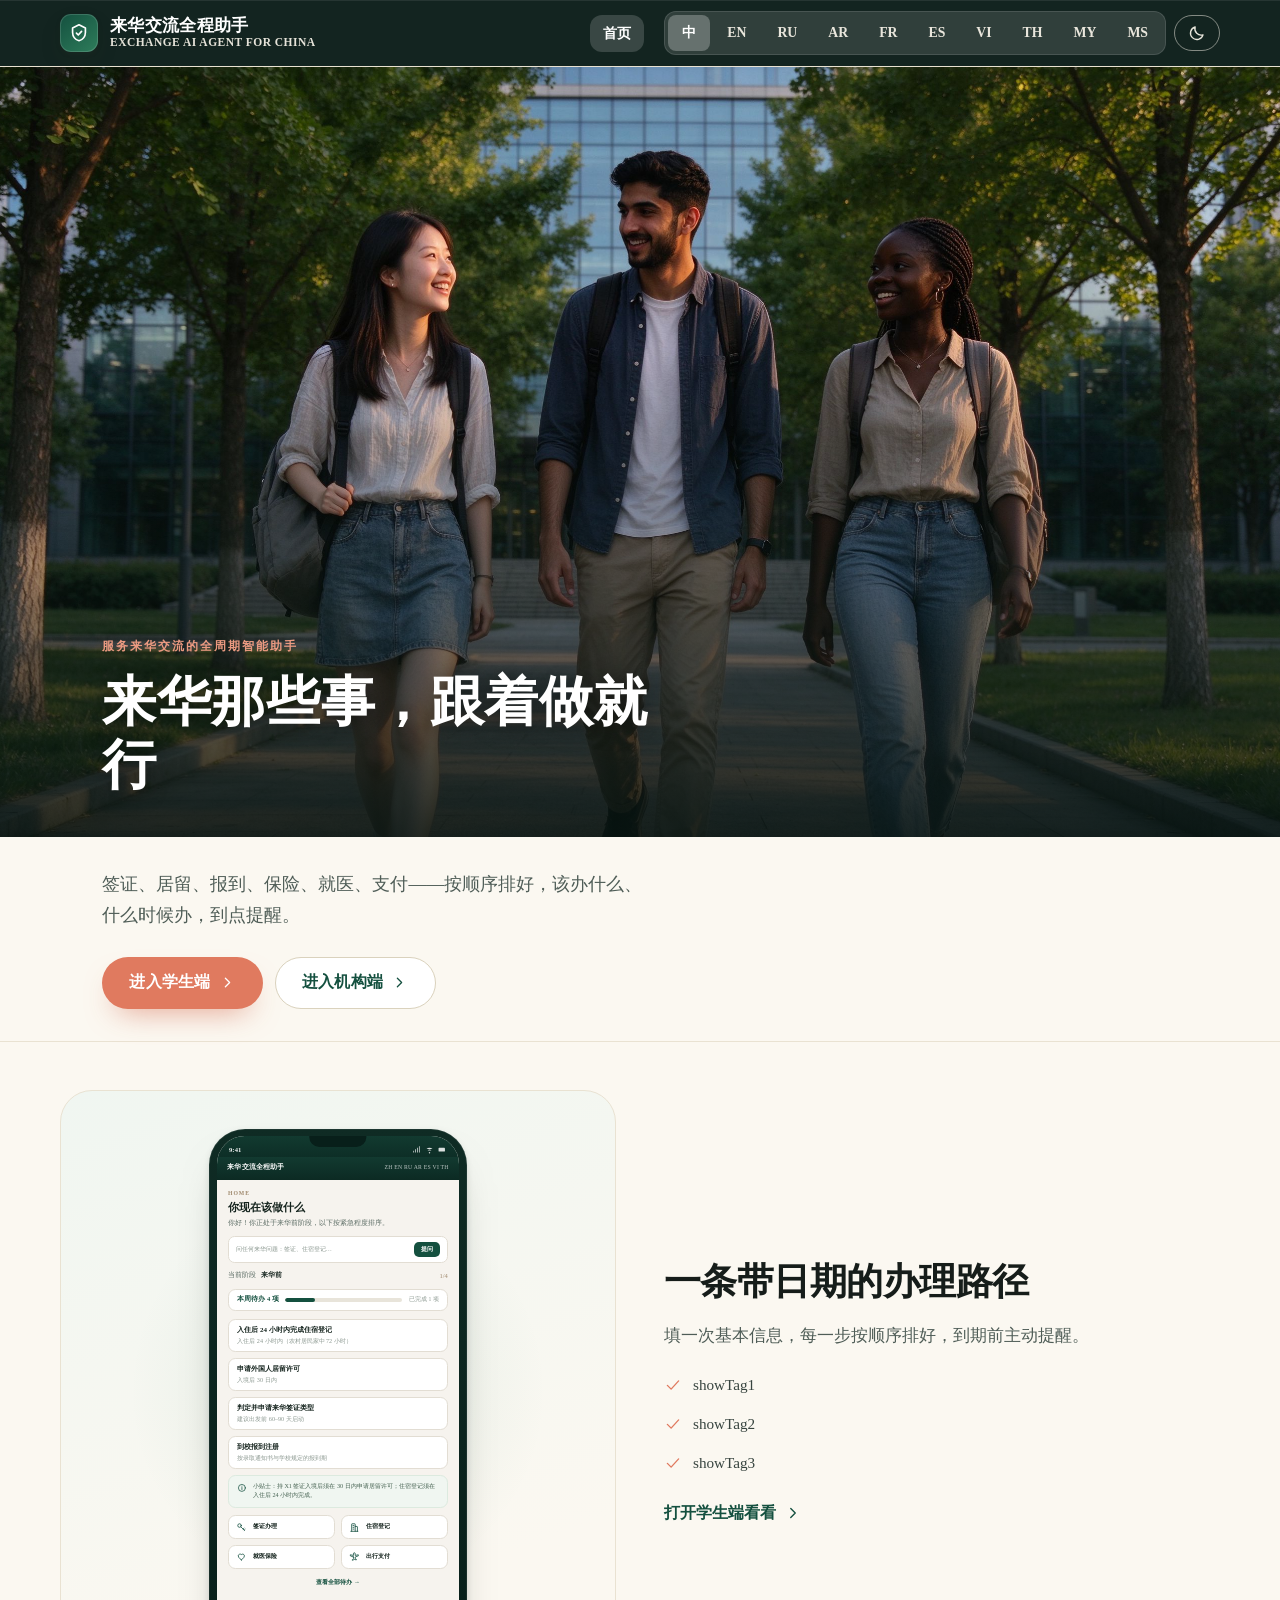
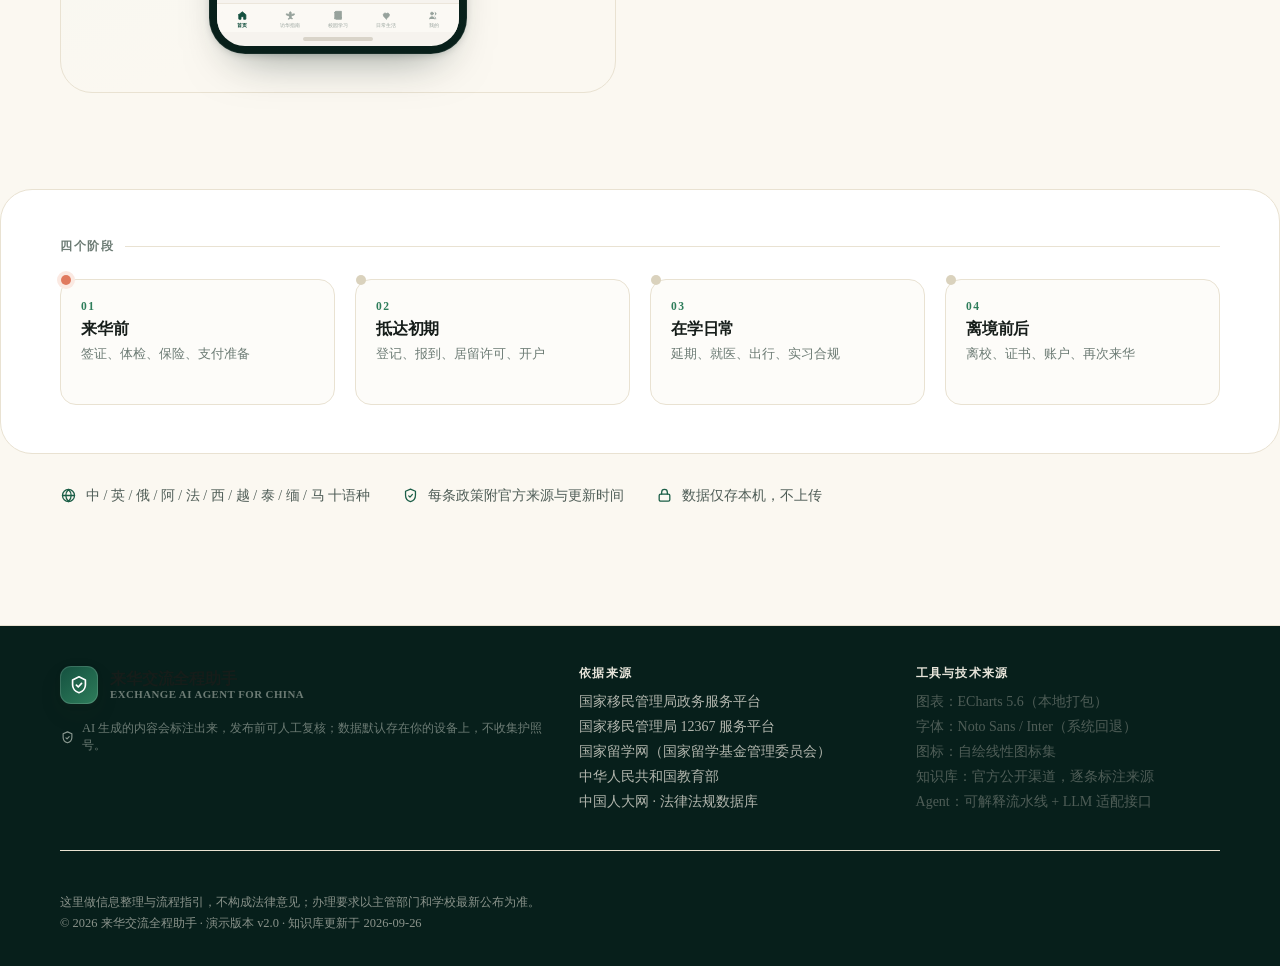
==== commit c788246f: "v7 十语完整性修复 - 修复 v4 重建丢失的 66 个词条（页面上曾显示 homeBuildProfile / orgStep1 等原始键） - ru/ar/fr/es 四语补齐真翻译，十语各 3" ====
--- a/index.html
+++ b/index.html
@@ -1,6 +1,10 @@
 <!DOCTYPE html>
 <html lang="zh" dir="ltr" data-theme="light">
 <head>
+<script>/* 首屏方向与语种预置：在样式生效前定好 lang/dir，避免语言与排版闪烁 */
+(function(){try{var v=localStorage.getItem("ea2_lang");if(!v)return;var c=JSON.parse(v);
+if(c&&/^[a-z]{2}$/.test(c)){document.documentElement.lang=c;
+document.documentElement.dir=(c==="ar")?"rtl":"ltr";}}catch(e){}})();</script>
 <meta charset="utf-8">
 <meta name="viewport" content="width=device-width, initial-scale=1">
 <title>来华交流全程助手 · Exchange AI Agent for China</title>
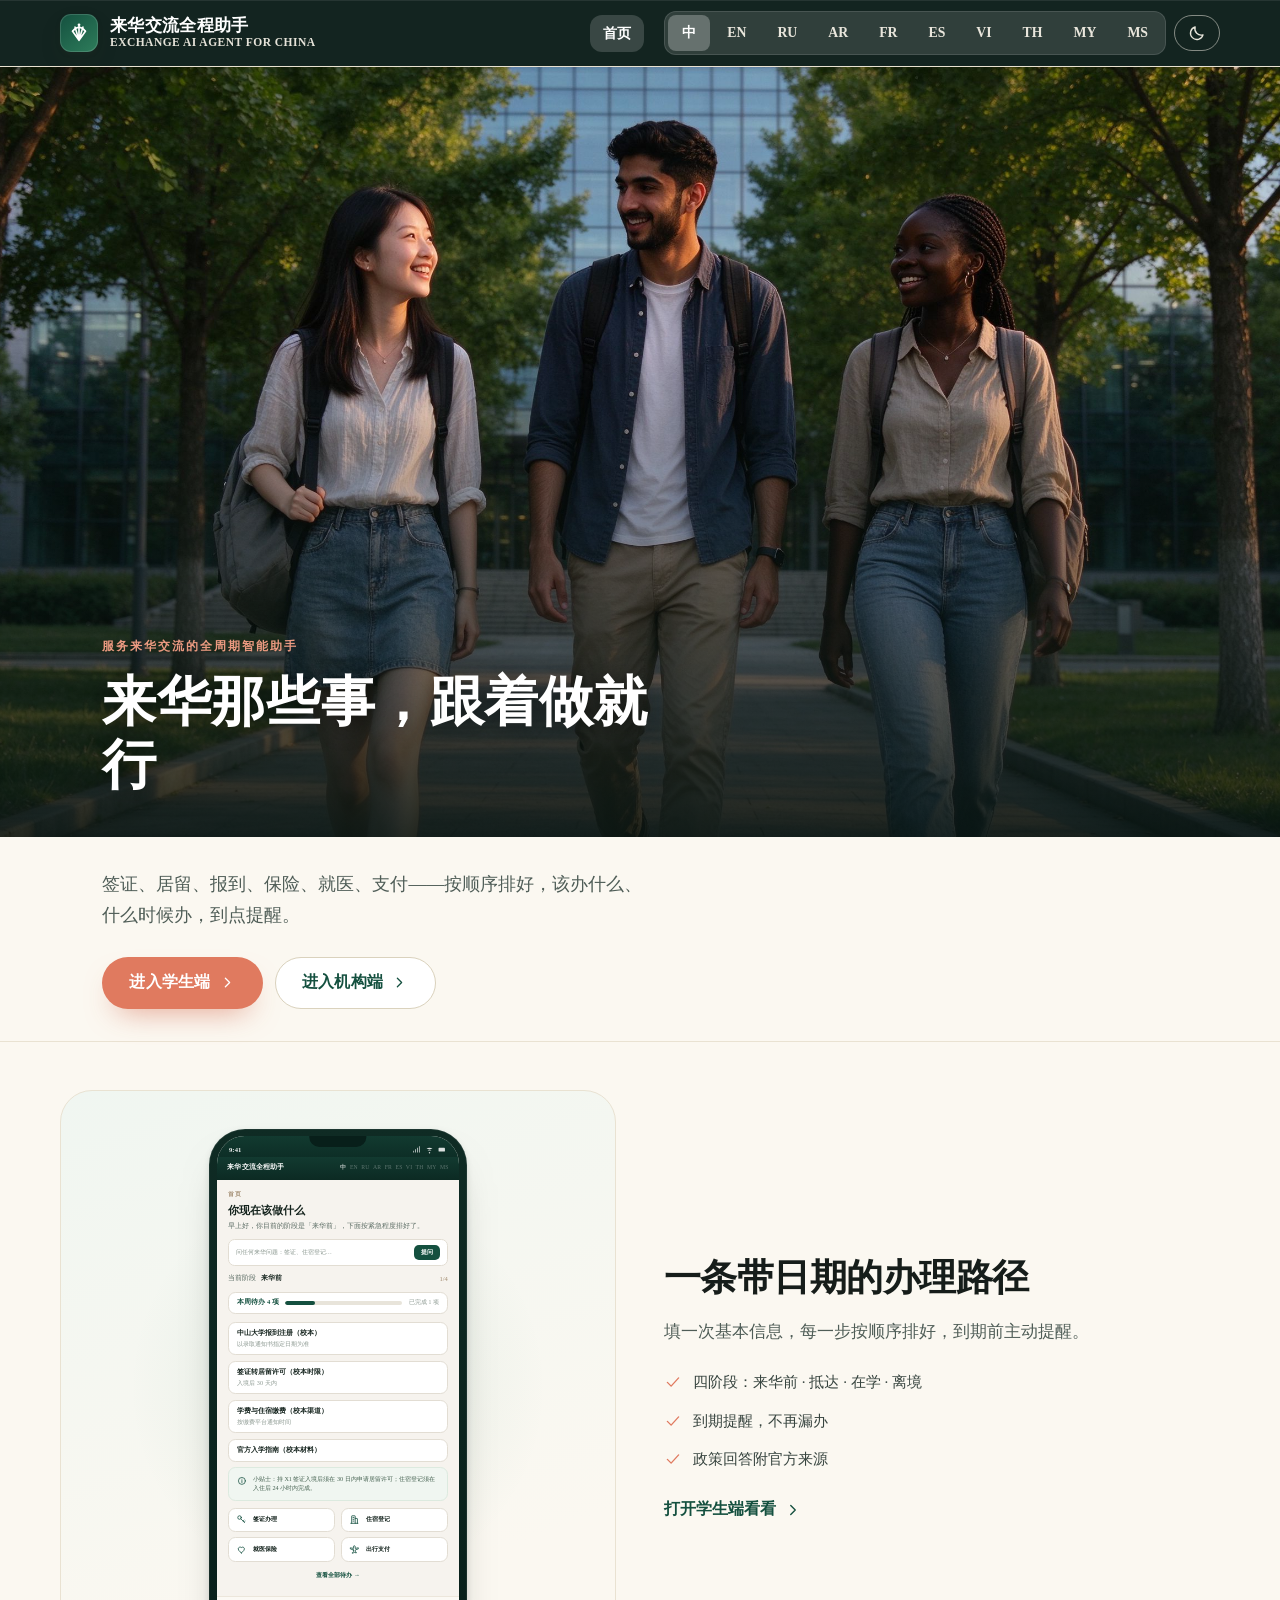
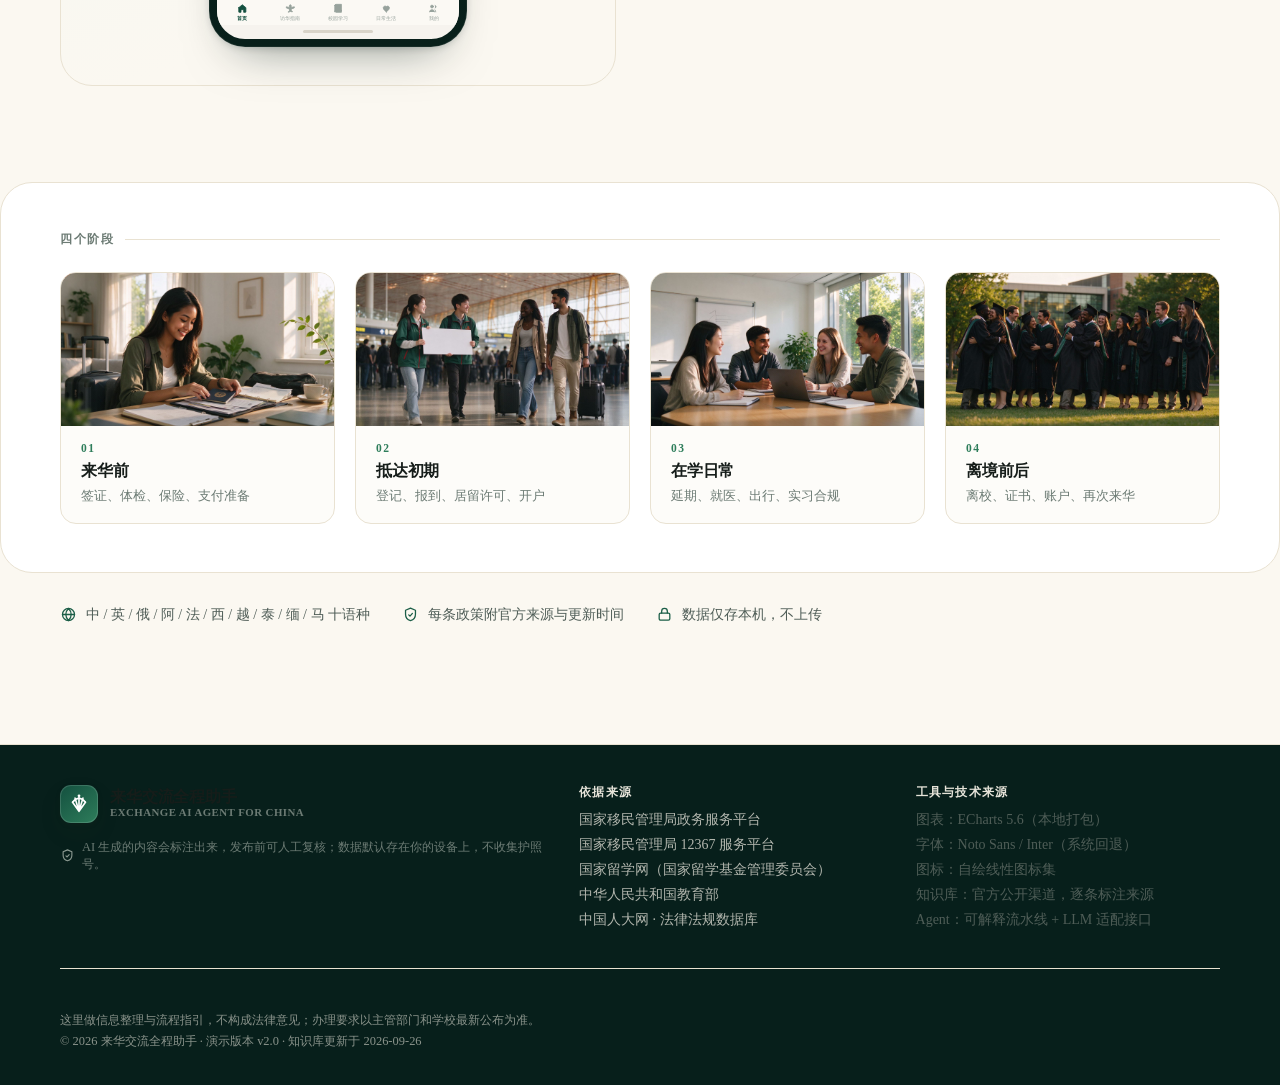
==== commit 64173987: "feat(visual): 四阶段场景图+生活速览双图+hero视差+折扇Logo回填全端(十语/机构端修复/迷你端同步)" ====
--- a/index.html
+++ b/index.html
@@ -50,6 +50,12 @@
 .pm-top{display:flex;justify-content:space-between;align-items:center;gap:8px;padding:7px 13px 10px;background:linear-gradient(180deg,#123a30,#0c2a23);color:#fff;font-size:8px;letter-spacing:.02em}
 .pm-brand{font-weight:700;white-space:nowrap;overflow:hidden;text-overflow:ellipsis}
 .pm-langs{font-size:7px;opacity:.72;white-space:nowrap;letter-spacing:.04em}
+/* 语种条：每项一个 <i>，当前语种高亮（不再是写死的字符串） */
+.pm-langs i{font-style:normal;opacity:.45;margin-inline-start:4px}
+.pm-langs i.on{opacity:1;font-weight:800}
+/* 「查看全部」箭头：RTL 下镜像，保持"向前"的语义一致 */
+.pm-more .ar{display:inline-block}
+[dir="rtl"] .pm-more .ar{transform:scaleX(-1)}
 .pm-body{padding:13px 14px 16px}
 .pm-eyebrow{font-size:7px;font-weight:800;letter-spacing:.16em;color:#a08a6e;margin-bottom:6px}
 .pm-title{font-size:13px;font-weight:800;color:#14231d;line-height:1.25;margin-bottom:4px}
@@ -58,7 +64,7 @@
 .pm-search button{border:0;background:#14503f;color:#fff;font-size:7.5px;font-weight:700;border-radius:6px;padding:4px 9px;cursor:default}
 .pm-stage{display:flex;align-items:center;gap:6px;font-size:8px;color:#5a6b63;margin-bottom:10px}
 .pm-stage b{color:#14231d}
-.pm-stage em{margin-left:auto;color:#a08a6e;font-style:normal}
+.pm-stage em{margin-inline-start:auto;color:#a08a6e;font-style:normal}
 .pm-prog{display:flex;align-items:center;gap:8px;background:#fff;border:1px solid #e2ddd3;border-radius:9px;padding:7px 10px;margin-bottom:10px}
 .pm-prog b{font-size:8px;color:#14503f;white-space:nowrap}
 .pm-prog .bar{flex:1;height:5px;border-radius:3px;background:#e8e4da;overflow:hidden}
@@ -96,13 +102,17 @@
 .j-head{display:flex;align-items:center;gap:10px;color:var(--ink-500);font-size:.78rem;font-weight:700;letter-spacing:.14em;text-transform:uppercase;margin:0 0 var(--sp-6)}
 .j-head::after{content:'';flex:1;height:1px;background:var(--line)}
 .j-track{position:relative;display:grid;grid-template-columns:repeat(4,1fr);gap:var(--sp-5)}
-.j-step{position:relative;padding:var(--sp-5);background:#fdfcf9;border:1px solid var(--line);border-radius:16px;transition:border-color .25s var(--ease),box-shadow .25s var(--ease),transform .25s var(--ease)}
-.j-step:hover{border-color:var(--brand-400);box-shadow:0 14px 30px -20px rgba(20,80,63,.25);transform:translateY(-2px)}
+.j-step{position:relative;padding:0;overflow:hidden;background:#fdfcf9;border:1px solid var(--line);border-radius:16px;transition:border-color .25s var(--ease),box-shadow .25s var(--ease),transform .25s var(--ease)}
+.j-step:hover{border-color:var(--brand-400);box-shadow:0 18px 36px -22px rgba(20,80,63,.32);transform:translateY(-3px)}
+.j-thumb{position:relative;margin:0;overflow:hidden}
+.j-thumb img{display:block;width:100%;aspect-ratio:16/9;object-fit:cover;transform:scale(1.01);transition:transform .65s var(--ease)}
+.j-step:hover .j-thumb img{transform:scale(1.07)}
+.j-thumb::after{content:"";position:absolute;inset:0;background:linear-gradient(180deg,rgba(8,24,20,0) 62%,rgba(8,24,20,.16));pointer-events:none}
 .j-dot{display:none}
-.j-num{display:block;font-size:.72rem;font-weight:700;letter-spacing:.14em;color:var(--brand-500);margin:0 0 8px}
-.j-step h4{font-size:1.02rem;margin:0 0 5px;color:var(--ink-900)}
-.j-step p{font-size:.84rem;color:var(--ink-500);margin:0;line-height:1.5;min-height:3em}
-@media(max-width:720px){.j-track{grid-template-columns:repeat(2,1fr);gap:var(--sp-4)}.j-step{padding:var(--sp-4)}.j-step p{min-height:0}}
+.j-num{display:block;font-size:.72rem;font-weight:700;letter-spacing:.14em;color:var(--brand-500);margin:0;padding:var(--sp-4) var(--sp-5) 0}
+.j-step h4{font-size:1.02rem;margin:8px var(--sp-5) 5px;color:var(--ink-900)}
+.j-step p{font-size:.84rem;color:var(--ink-500);margin:0 var(--sp-5);padding-bottom:var(--sp-4);line-height:1.5;min-height:0}
+@media(max-width:720px){.j-track{grid-template-columns:repeat(2,1fr);gap:var(--sp-4)}.j-num{padding-top:var(--sp-3)}.j-step h4{margin-top:6px}.j-step p{padding-bottom:var(--sp-3)}}
 @media(max-width:768px){.gate-hero-inner{min-height:min(58vh,520px)}}
 
 /* 信任窄带 */
@@ -176,8 +186,20 @@
 <div id="chrome-bottom"></div>
 
 <script src="assets/js/kb.js"></script>
+<!-- 试点校本预设：首页手机模拟要展示带校本徽标的条目，故与其它两页保持一致引入。
+     本文件末尾会调用 KBI18N.applyAll()，因此它与各内容包的加载先后不影响译文生效。 -->
+<script src="assets/js/kb-school-sysu.js"></script>
 <script src="assets/js/i18n.js"></script>
 <script src="assets/js/i18n-v3.js"></script>
+<script src="assets/js/kb-i18n.js"></script>
+<script src="assets/js/kb-i18n-ru.js"></script>
+<script src="assets/js/kb-i18n-ar.js"></script>
+<script src="assets/js/kb-i18n-fr.js"></script>
+<script src="assets/js/kb-i18n-es.js"></script>
+<script src="assets/js/kb-i18n-vi.js"></script>
+<script src="assets/js/kb-i18n-th.js"></script>
+<script src="assets/js/kb-i18n-my.js"></script>
+<script src="assets/js/kb-i18n-ms.js"></script>
 <script src="assets/js/agent.js"></script>
 <script src="assets/js/ui.js"></script>
 <script>
@@ -188,7 +210,7 @@
 
   document.getElementById("chrome-top").innerHTML = UI.header("home").replace(
     /<nav class="nav"[\s\S]*?<\/nav>/,
-    '<nav class="nav" aria-label="主导航"><a href="index.html" aria-current="page" data-i18n="navHome">' + t("navHome") + "</a></nav>"
+    '<nav class="nav" data-i18n-aria="navAria" aria-label="主导航"><a href="index.html" aria-current="page" data-i18n="navHome">' + t("navHome") + "</a></nav>"
   );
   document.getElementById("chrome-bottom").innerHTML = UI.footer("");
 
@@ -211,20 +233,31 @@
     document.getElementById("chrome-bottom").innerHTML = UI.footer("");
   });
 
-  /* 手机 mockup：真实渲染学生端首页，随语言重绘 */
+  /* 手机 mockup：真实渲染学生端首页，随语言重绘
+     —— 全部界面文案走 i18n 词条（十语种），任务标题与时限走 KB.L（当前语种 → 英文 → 中文）；
+        顶部语种条取真实十语种并高亮当前语种，不再硬编码。 */
   function renderPhoneMock() {
     var box = document.getElementById("phoneMock");
     if (!box) return;
-    var zh = String(window.L10N.current).slice(0, 2) === "zh";
     var t = window.L10N.t;
+    var cur = String(window.L10N.current || "zh").slice(0, 2);
     var list = [];
     try {
       list = window.Agent.buildChecklist({ country: "PK", purpose: "degree", duration: "lt180", arrival: "2026-10-20" }).slice(0, 4);
     } catch (e) {}
     var tasks = list.map(function (x) {
       var m = x.matter;
-      return '<div class="pm-task"><div class="pm-t">' + UI.esc(zh ? m.title : (m.title_en || m.title)) + "</div>" +
-        '<div class="pm-d">' + UI.esc(zh ? m.deadline.label : (m.deadline.label_en || m.deadline.label)) + "</div></div>";
+      var label = window.KB.L(m.deadline, "label");
+      return '<div class="pm-task"><div class="pm-t">' + UI.esc(window.KB.L(m, "title")) + "</div>" +
+        (label ? '<div class="pm-d">' + UI.esc(label) + "</div>" : "") + "</div>";
+    }).join("");
+    /* 演示态进度：4 项中完成 1 项 */
+    var total = list.length || 4;
+    var finished = 1;
+    /* 顶部语种条：真实十语种 + 当前语种高亮（与页面语言条一致） */
+    var langs = (window.KB.LANGS || []).map(function (l) {
+      return '<i class="' + (l.code === cur ? "on" : "") + '">' +
+        UI.esc(l.flag || l.code.toUpperCase()) + "</i>";
     }).join("");
     var dock = [["home", "mHome"], ["plane", "mGuide"], ["book", "mCampus"], ["heart", "mDaily"], ["users", "mMine"]].map(function (d, i) {
       return '<div class="pm-di' + (i === 0 ? " on" : "") + '">' + (I[d[0]] || "") + "<span>" + UI.esc(t(d[1])) + "</span></div>";
@@ -232,26 +265,32 @@
     var sig = '<svg viewBox="0 0 24 24"><path d="M3.5 20h2v-4.5h-2zM8.5 20h2V11h-2zM13.5 20h2V7h-2zM18.5 20h2V3h-2z"/></svg>' +
       '<svg viewBox="0 0 24 24"><path d="M12 18.6a1.9 1.9 0 1 1 0 3.8 1.9 1.9 0 0 1 0-3.8zM6.9 14.6a7 7 0 0 1 10.2 0M4 10.9a11.5 11.5 0 0 1 16 0"/></svg>' +
       '<svg viewBox="0 0 24 24"><rect x="1.5" y="7.5" width="17" height="10" rx="1.8"/><path d="M20.5 10.5v4"/></svg>';
+    /* 问候语复用学生端同一套模板与阶段词条，保证两端措辞一致 */
+    var welcome = t("homeWelcomeTpl")
+      .replace("{greet}", t("greetMorning"))
+      .replace("{stage}", t("stagePre"));
     box.innerHTML =
       '<div class="pm-notch"></div>' +
       '<div class="pm-status"><span>9:41</span><span class="pm-sig">' + sig + "</span></div>" +
-      '<div class="pm-top"><span class="pm-brand">' + (zh ? "来华交流全程助手" : "Exchange AI Agent for China") + "</span>" +
-      '<span class="pm-langs">ZH EN RU AR ES VI TH</span></div>' +
-      '<div class="pm-body"><div class="pm-eyebrow">HOME</div>' +
+      '<div class="pm-top"><span class="pm-brand">' + UI.esc(t("appName")) + "</span>" +
+      '<span class="pm-langs">' + langs + "</span></div>" +
+      '<div class="pm-body"><div class="pm-eyebrow">' + UI.esc(t("mHome")) + "</div>" +
       '<div class="pm-title">' + UI.esc(t("mHomeT")) + "</div>" +
-      '<div class="pm-sub">' + (zh ? "你好！你正处于来华前阶段，以下按紧急程度排序。" : "Good evening! You are at the Before arrival stage; below is sorted by urgency.") + "</div>" +
-      '<div class="pm-search"><span>' + (zh ? "问任何来华问题：签证、住宿登记…" : "Ask anything: visa, accommodation…") + "</span>" +
-      "<button>" + (zh ? "提问" : "Ask") + "</button></div>" +
+      '<div class="pm-sub">' + UI.esc(welcome) + "</div>" +
+      '<div class="pm-search"><span>' + UI.esc(t("pmSearchPh")) + "</span>" +
+      "<button>" + UI.esc(t("pmAsk")) + "</button></div>" +
       '<div class="pm-stage"><span>' + UI.esc(t("tripStage")) + "</span><b>" + UI.esc(t("stagePre")) + "</b><em>1/4</em></div>" +
-      '<div class="pm-prog"><b>' + (zh ? "本周待办 4 项" : "4 to-dos this week") + "</b><span class=\"bar\"><i></i></span><span>" + (zh ? "已完成 1 项" : "1 done") + "</span></div>" +
+      '<div class="pm-prog"><b>' + UI.esc(t("pmWeekTodoTpl").replace("{n}", total)) + "</b>" +
+      '<span class="bar"><i style="width:' + Math.round(finished / total * 100) + '%"></i></span>' +
+      "<span>" + UI.esc(t("pmDoneTpl").replace("{n}", finished)) + "</span></div>" +
       '<div class="pm-tasks">' + tasks + "</div>" +
-      '<div class="pm-tip">' + (I.info || "") + "<div>" + (zh ? "小贴士：持 X1 签证入境后须在 30 日内申请居留许可；住宿登记须在入住后 24 小时内完成。" : "Tip: Apply for residence permit within 30 days of entry on an X1 visa; register accommodation within 24 hours of check-in.") + "</div></div>" +
+      '<div class="pm-tip">' + (I.info || "") + "<div>" + UI.esc(t("pmTip")) + "</div></div>" +
       '<div class="pm-grid">' +
-      '<div class="pm-g">' + (I.key || "") + "<span>" + (zh ? "签证办理" : "Visa") + "</span></div>" +
-      '<div class="pm-g">' + (I.building || "") + "<span>" + (zh ? "住宿登记" : "Housing") + "</span></div>" +
-      '<div class="pm-g">' + (I.heart || "") + "<span>" + (zh ? "就医保险" : "Health") + "</span></div>" +
-      '<div class="pm-g">' + (I.plane || "") + "<span>" + (zh ? "出行支付" : "Travel") + "</span></div></div>" +
-      '<div class="pm-more">' + (zh ? "查看全部待办" : "View all to-dos") + " →</div></div>" +
+      '<div class="pm-g">' + (I.key || "") + "<span>" + UI.esc(t("pmVisa")) + "</span></div>" +
+      '<div class="pm-g">' + (I.building || "") + "<span>" + UI.esc(t("pmHousing")) + "</span></div>" +
+      '<div class="pm-g">' + (I.heart || "") + "<span>" + UI.esc(t("pmHealth")) + "</span></div>" +
+      '<div class="pm-g">' + (I.plane || "") + "<span>" + UI.esc(t("pmTravel")) + "</span></div></div>" +
+      '<div class="pm-more">' + UI.esc(t("pmMore")) + ' <span class="ar">→</span></div></div>' +
       '<div class="pm-dock">' + dock + "</div>" +
       '<div class="pm-homebar"></div>';
   }
@@ -261,17 +300,37 @@
   var J = ["stagePre", "stageArrival", "stageStudy", "stageExit"];
   var JD = ["stagePreDesc", "stageArrivalDesc", "stageStudyDesc", "stageExitDesc"];
   var JC = ["#14503F", "#CE5738", "#1B5E47", "#6C7B74"];
+  var JIMG = ["journey-before.jpg", "journey-arrival.jpg", "journey-campus.jpg", "journey-departure.jpg"];
   function renderJourney() {
     document.getElementById("journey").innerHTML =
       '<div class="j-head">' + UI.esc(t("stages")) + "</div>" +
       '<div class="j-track">' + J.map(function (k, i) {
-        return '<div class="j-step"><span class="j-num">0' + (i + 1) + "</span>" +
+        return '<div class="j-step"><div class="j-thumb"><img src="assets/img/' + JIMG[i] + '" alt="" loading="lazy"></div>' +
+          '<span class="j-num">0' + (i + 1) + "</span>" +
           "<h4>" + UI.esc(t(k)) + "</h4><p>" + UI.esc(t(JD[i])) + "</p></div>";
       }).join("") + "</div>";
   }
   renderJourney();
   document.addEventListener("langchange", renderJourney);
 
+  /* hero 轻视差：滚动时背景图缓慢上移，增加页面纵深 */
+  (function () {
+    var heroImg = document.querySelector(".gate-hero-media img");
+    if (!heroImg) return;
+    heroImg.style.transform = "scale(1.1)";
+    var ticking = false;
+    function onScroll() {
+      if (ticking) return;
+      ticking = true;
+      window.requestAnimationFrame(function () {
+        var y = Math.min(window.pageYOffset, 640);
+        heroImg.style.transform = "scale(1.1) translateY(" + Math.round(y * 0.1) + "px)";
+        ticking = false;
+      });
+    }
+    window.addEventListener("scroll", onScroll, { passive: true });
+  })();
+
   UI.initReveal();
   UI.bindChrome();
 })();
--- a/assets/css/base.css
+++ b/assets/css/base.css
@@ -139,7 +139,7 @@
 a:hover { text-decoration: underline; }
 h1, h2, h3, h4 { margin: 0; line-height: var(--lh-tight); letter-spacing: -.014em; color: var(--ink-900); font-weight: 700; }
 p { margin: 0 0 var(--sp-4); }
-ul, ol { margin: 0 0 var(--sp-4); padding-left: 1.25em; }
+ul, ol { margin: 0 0 var(--sp-4); padding-inline-start: 1.25em; }
 li { margin-bottom: var(--sp-1); }
 hr { border: 0; border-top: 1px solid var(--line); margin: var(--sp-8) 0; }
 code, kbd { font-family: var(--font-mono); font-size: .88em; background: var(--ink-100); padding: 1px 5px; border-radius: var(--r-xs); }
@@ -214,7 +214,7 @@
 .brand-text { display: flex; flex-direction: column; line-height: 1.15; }
 .brand-name { font-size: .98rem; letter-spacing: -.01em; }
 .brand-sub { font-size: .68rem; color: var(--ink-500); font-weight: 600; letter-spacing: .04em; }
-.nav { display: flex; gap: var(--sp-1); margin-left: auto; flex-wrap: wrap; }
+.nav { display: flex; gap: var(--sp-1); margin-inline-start: auto; flex-wrap: wrap; }
 .nav a {
   padding: 9px 13px; border-radius: var(--r-sm); font-size: .9rem; font-weight: 600;
   color: var(--ink-600); transition: background var(--dur-fast) var(--ease), color var(--dur-fast) var(--ease);
@@ -299,7 +299,7 @@
 .input:hover, .select:hover, .textarea:hover { border-color: var(--brand-200); }
 .input:focus, .select:focus, .textarea:focus { outline: none; border-color: var(--brand-500); box-shadow: var(--ring); }
 .textarea { min-height: 96px; resize: vertical; line-height: 1.6; }
-.select { appearance: none; background-image: linear-gradient(45deg, transparent 50%, var(--ink-500) 50%), linear-gradient(135deg, var(--ink-500) 50%, transparent 50%); background-position: calc(100% - 18px) 20px, calc(100% - 13px) 20px; background-size: 5px 5px, 5px 5px; background-repeat: no-repeat; padding-right: 34px; }
+.select { appearance: none; background-image: linear-gradient(45deg, transparent 50%, var(--ink-500) 50%), linear-gradient(135deg, var(--ink-500) 50%, transparent 50%); background-position: calc(100% - 18px) 20px, calc(100% - 13px) 20px; background-size: 5px 5px, 5px 5px; background-repeat: no-repeat; padding-inline-end: 34px; }
 .seg { display: flex; padding: 3px; gap: 3px; background: var(--ink-100); border-radius: var(--r-sm); flex-wrap: nowrap; overflow-x: auto; scrollbar-width: none; max-width: 100%; }
 .seg::-webkit-scrollbar { display: none; }
 .seg button { flex: 0 0 auto; }
@@ -339,12 +339,12 @@
 /* ---------- 11. Stage rail / Steps ---------- */
 .stages { display: grid; grid-template-columns: repeat(4, minmax(0, 1fr)); gap: var(--sp-3); }
 .stage {
-  position: relative; text-align: left; border: 1px solid var(--line); background: var(--surface);
+  position: relative; text-align: start; border: 1px solid var(--line); background: var(--surface);
   border-radius: var(--r-md); padding: var(--sp-4); cursor: pointer; overflow: hidden;
   transition: border-color var(--dur) var(--ease), box-shadow var(--dur) var(--ease), transform var(--dur) var(--ease);
   min-height: 44px;
 }
-.stage::before { content: ""; position: absolute; inset: 0 auto 0 0; width: 4px; background: var(--ink-200); transition: background var(--dur) var(--ease); }
+.stage::before { content: ""; position: absolute; inset-block: 0; inset-inline: 0 auto; width: 4px; background: var(--ink-200); transition: background var(--dur) var(--ease); }
 .stage[data-stage="pre"]::before { background: var(--stage-pre); }
 .stage[data-stage="arrival"]::before { background: var(--stage-arrival); }
 .stage[data-stage="study"]::before { background: var(--stage-study); }
@@ -368,11 +368,11 @@
 .flow-step.is-done .fs-n { color: var(--jade-700); }
 
 /* ---------- 12. Timeline ---------- */
-.timeline { position: relative; padding-left: 26px; }
-.timeline::before { content: ""; position: absolute; left: 8px; top: 6px; bottom: 6px; width: 2px; background: var(--line); }
+.timeline { position: relative; padding-inline-start: 26px; }
+.timeline::before { content: ""; position: absolute; inset-inline-start: 8px; inset-block: 6px; width: 2px; background: var(--line); }
 .tl-item { position: relative; padding-bottom: var(--sp-5); }
 .tl-item::before {
-  content: ""; position: absolute; left: -22px; top: 6px; width: 11px; height: 11px; border-radius: 50%;
+  content: ""; position: absolute; inset-inline-start: -22px; top: 6px; width: 11px; height: 11px; border-radius: 50%;
   background: var(--surface); border: 2.5px solid var(--brand-400);
 }
 .tl-item.is-urgent::before { border-color: var(--cinnabar-500); background: var(--cinnabar-100); }
@@ -382,7 +382,7 @@
 /* ---------- 13. Tables ---------- */
 .table-wrap { overflow-x: auto; border: 1px solid var(--line); border-radius: var(--r-md); background: var(--surface); }
 table.data { width: 100%; border-collapse: collapse; font-size: var(--fs-sm); }
-table.data th, table.data td { padding: 11px 13px; text-align: left; border-bottom: 1px solid var(--line); vertical-align: top; }
+table.data th, table.data td { padding: 11px 13px; text-align: start; border-bottom: 1px solid var(--line); vertical-align: top; }
 table.data th { background: var(--surface-2); font-weight: 700; color: var(--ink-700); font-size: var(--fs-xs); letter-spacing: .04em; text-transform: uppercase; white-space: nowrap; }
 table.data tr:last-child td { border-bottom: 0; }
 table.data tbody tr:hover { background: var(--brand-050); }
@@ -477,12 +477,19 @@
 .print-only { display: none; }
 
 /* ---------- 21. RTL ---------- */
-[dir="rtl"] .timeline { padding-left: 0; padding-right: 26px; }
-[dir="rtl"] .timeline::before { left: auto; right: 8px; }
-[dir="rtl"] .tl-item::before { left: auto; right: -22px; }
-[dir="rtl"] .stage { text-align: right; }
-[dir="rtl"] .stage::before { inset: 0 0 0 auto; }
-[dir="rtl"] .nav { margin-left: 0; margin-right: auto; }
+/* =========================================================================
+   RTL 方向适配
+   -------------------------------------------------------------------------
+   本项目已全面采用 CSS 逻辑属性（margin-inline / padding-inline /
+   inset-inline 等），布局随 <html dir> 自动翻转，无需逐组件写覆盖规则。
+
+   仅以下两类必须保持"物理方向"，因此单独处理：
+     1) background-position —— CSS 没有逻辑版本，需按方向显式翻转
+     2) safe-area-inset-* —— 设备物理边缘（刘海/圆角），不随文字方向改变
+   ========================================================================= */
+
+/* 下拉箭头：LTR 在右侧，RTL 镜像到左侧 */
+[dir="rtl"] .select { background-position: 18px 50%, 13px 50%; }
 
 /* ---------- 22. Responsive ---------- */
 @media (max-width: 1024px) {
@@ -496,7 +503,7 @@
   .g3, .g2 { grid-template-columns: 1fr; }
   .stages { grid-template-columns: repeat(2, minmax(0, 1fr)); }
   .appbar-inner { flex-wrap: wrap; gap: var(--sp-2); padding: var(--sp-2) 0; }
-  .nav { order: 3; width: 100%; margin-left: 0; }
+  .nav { order: 3; width: 100%; margin-inline-start: 0; }
   .card-pad-lg { padding: var(--sp-5); }
   .foot-grid { grid-template-columns: 1fr; gap: var(--sp-6); }
 }
@@ -550,9 +557,6 @@
 .gate-hero-inner p { color: rgba(255, 255, 255, .9); font-size: clamp(1rem, 1.5vw, 1.18rem); line-height: 1.78; max-width: 52ch; }
 .gate-hero-rule { width: 72px; height: 2px; background: linear-gradient(90deg, #FFFFFF, rgba(255, 255, 255, 0)); margin: 0 0 var(--sp-5); }
 /* RTL：箭头与渐变方向随阅读方向翻转 */
-[dir="rtl"] .door-go svg { transform: scaleX(-1); }
-[dir="rtl"] .door:hover .door-go svg { transform: translateX(-4px) scaleX(-1); }
-[dir="rtl"] .gate-hero-rule { background: linear-gradient(270deg, #FFFFFF, rgba(255, 255, 255, 0)); }
 
 /* ---- 精制入口卡：去掉顶部色条，改左侧细线 + 更多留白 ---- */
 .door { border-radius: var(--r-lg); border-color: var(--line); padding: var(--sp-8) var(--sp-6); }
@@ -624,14 +628,14 @@
 }
 .paper-dots { display: flex; gap: 5px; }
 .paper-dots i { width: 9px; height: 9px; border-radius: 50%; background: var(--ink-200); }
-.paper-name { margin-left: auto; font-weight: 650; color: var(--ink-600); }
+.paper-name { margin-inline-start: auto; font-weight: 650; color: var(--ink-600); }
 .paper-body { padding: var(--sp-5); }
 .input:focus, .select:focus, .textarea:focus {
   border-color: var(--brand-500);
   box-shadow: 0 0 0 3px rgba(31, 102, 176, .12);
   outline: none;
 }
-.select { appearance: none; -webkit-appearance: none; background-image: linear-gradient(45deg, transparent 50%, var(--ink-400) 50%), linear-gradient(135deg, var(--ink-400) 50%, transparent 50%); background-position: calc(100% - 18px) 50%, calc(100% - 13px) 50%; background-size: 5px 5px; background-repeat: no-repeat; padding-right: 36px; }
+.select { appearance: none; -webkit-appearance: none; background-image: linear-gradient(45deg, transparent 50%, var(--ink-400) 50%), linear-gradient(135deg, var(--ink-400) 50%, transparent 50%); background-position: calc(100% - 18px) 50%, calc(100% - 13px) 50%; background-size: 5px 5px; background-repeat: no-repeat; padding-inline-end: 36px; }
 
 
 /* ===== 机构端 · 模板卡片（模板画廊式选择） ===== */
@@ -666,7 +670,7 @@
 
 
 /* ---------- v3.0 门户：痛点区 + OPC 创业实践区 ---------- */
-.gate-pilot{display:inline-flex;align-items:center;gap:5px;margin-left:14px;padding:4px 12px;border:1px solid var(--brand-400);border-radius:var(--r-full);color:var(--brand-700);font-weight:700;font-size:.72rem;letter-spacing:.06em;text-transform:uppercase;background:color-mix(in srgb,var(--brand-050) 70%,transparent)}
+.gate-pilot{display:inline-flex;align-items:center;gap:5px;margin-inline-start:14px;padding:4px 12px;border:1px solid var(--brand-400);border-radius:var(--r-full);color:var(--brand-700);font-weight:700;font-size:.72rem;letter-spacing:.06em;text-transform:uppercase;background:color-mix(in srgb,var(--brand-050) 70%,transparent)}
 .pain{margin-top:var(--sp-12)}
 .pain .sec-h{font-family:var(--font-serif);font-size:clamp(1.5rem,2.6vw,2.1rem);margin:0 0 var(--sp-6);letter-spacing:-.01em}
 .pain-grid{display:grid;grid-template-columns:1fr 1fr;gap:var(--sp-5)}
@@ -704,6 +708,7 @@
 .gate-kpis{margin-top:var(--sp-8)}
 
 /* ===== v4 覆盖层：三色系统下组件精修 ===== */
+/* safe-area 是设备物理边缘（刘海/圆角），不随文字方向翻转，故此处必须保持 padding-left/right 物理写法 */
 .wrap{padding-left:max(20px, env(safe-area-inset-left));padding-right:max(20px, env(safe-area-inset-right));box-sizing:border-box}
 body{background:var(--bg);color:var(--ink-800);margin:0}
 .appbar{background:rgba(10,42,35,.92);backdrop-filter:blur(10px)}
@@ -752,7 +757,7 @@
 .journey{margin-top:var(--sp-12);padding:var(--sp-8) var(--sp-6);background:var(--surface-2);border:1px solid var(--line);border-radius:var(--r-xl)}
 .j-track{grid-template-columns:repeat(4,1fr);gap:var(--sp-6)}
 .j-step{border-top:2px solid var(--line-strong);padding-top:var(--sp-6);position:relative}
-.j-step::before{content:"";position:absolute;top:-5px;left:0;width:10px;height:10px;border-radius:50%;background:var(--line-strong)}
+.j-step::before{content:"";position:absolute;top:-5px;inset-inline-start:0;width:10px;height:10px;border-radius:50%;background:var(--line-strong)}
 .j-step:first-child::before{background:var(--coral-500);box-shadow:0 0 0 4px var(--coral-100)}
 .j-dot{width:12px;height:12px;box-shadow:0 0 0 4px var(--coral-100)}
 .j-step h4{font-family:var(--font-serif);font-size:1.02rem}
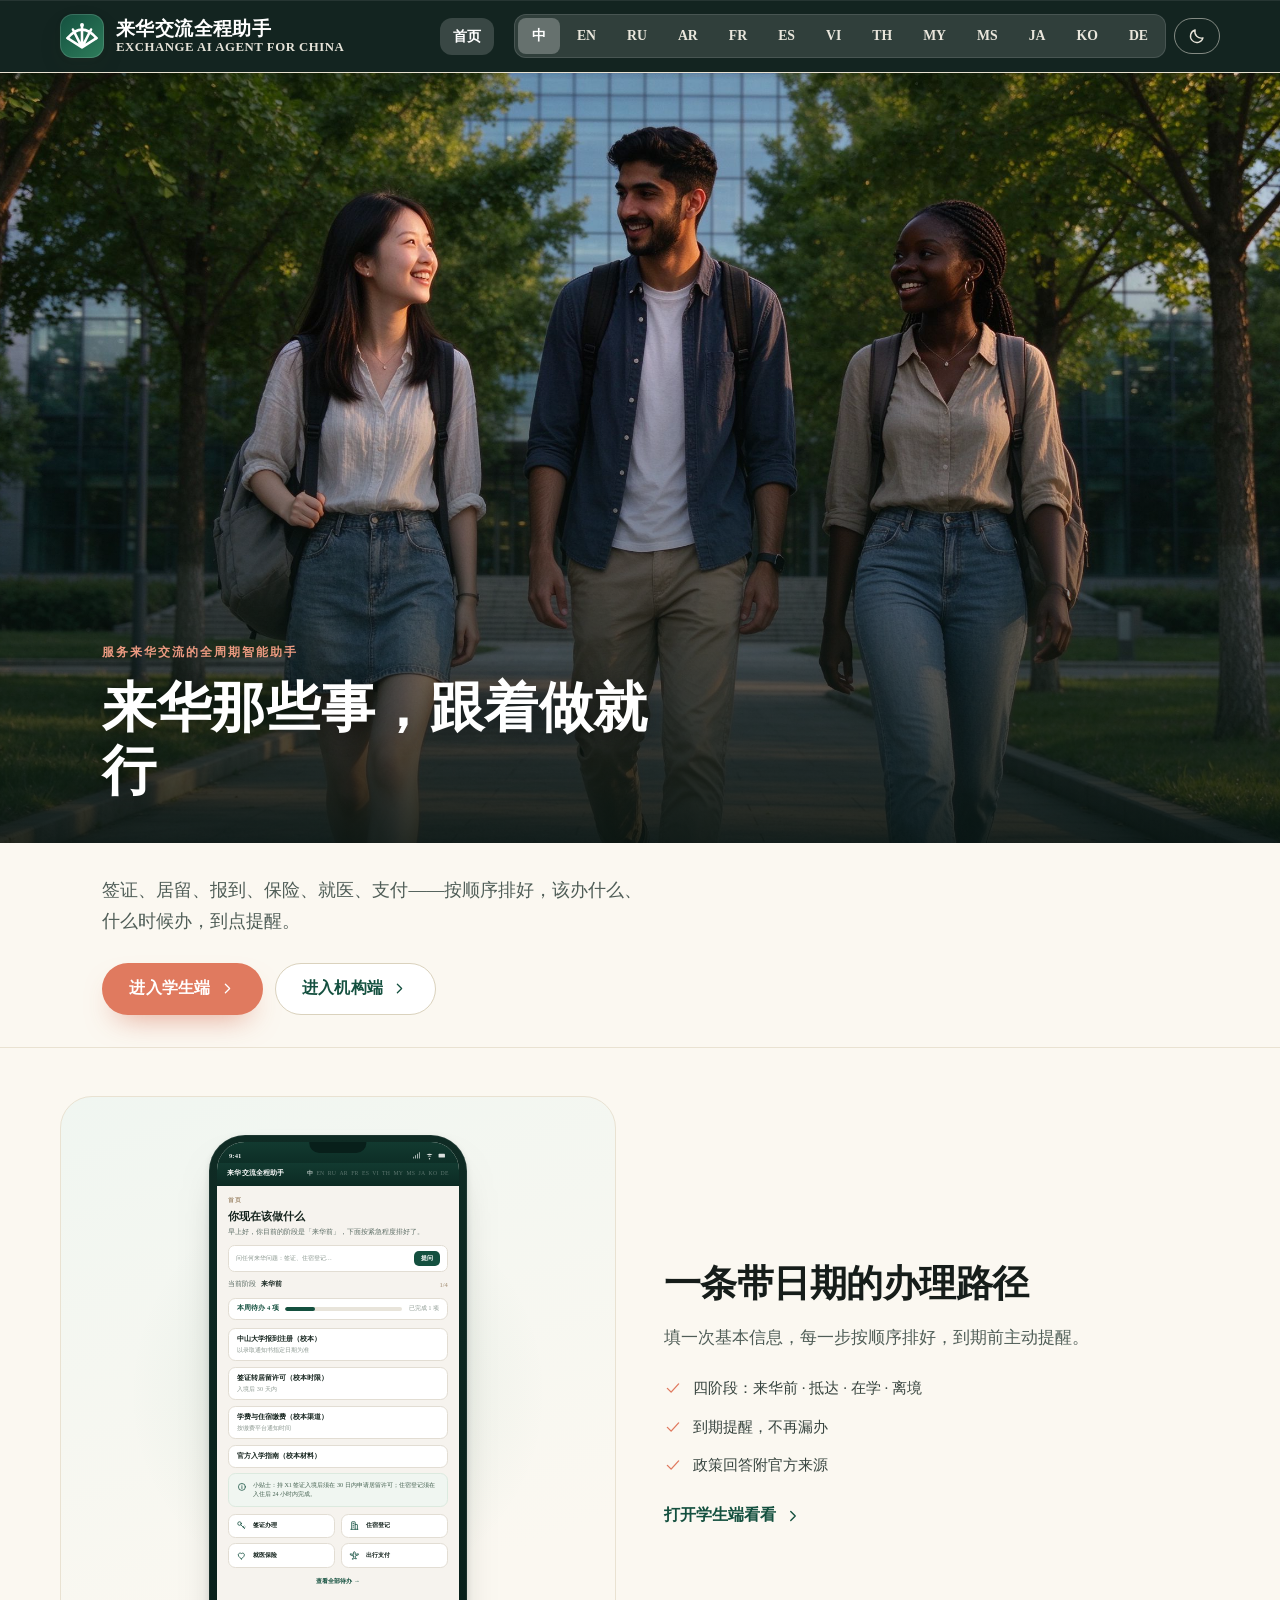
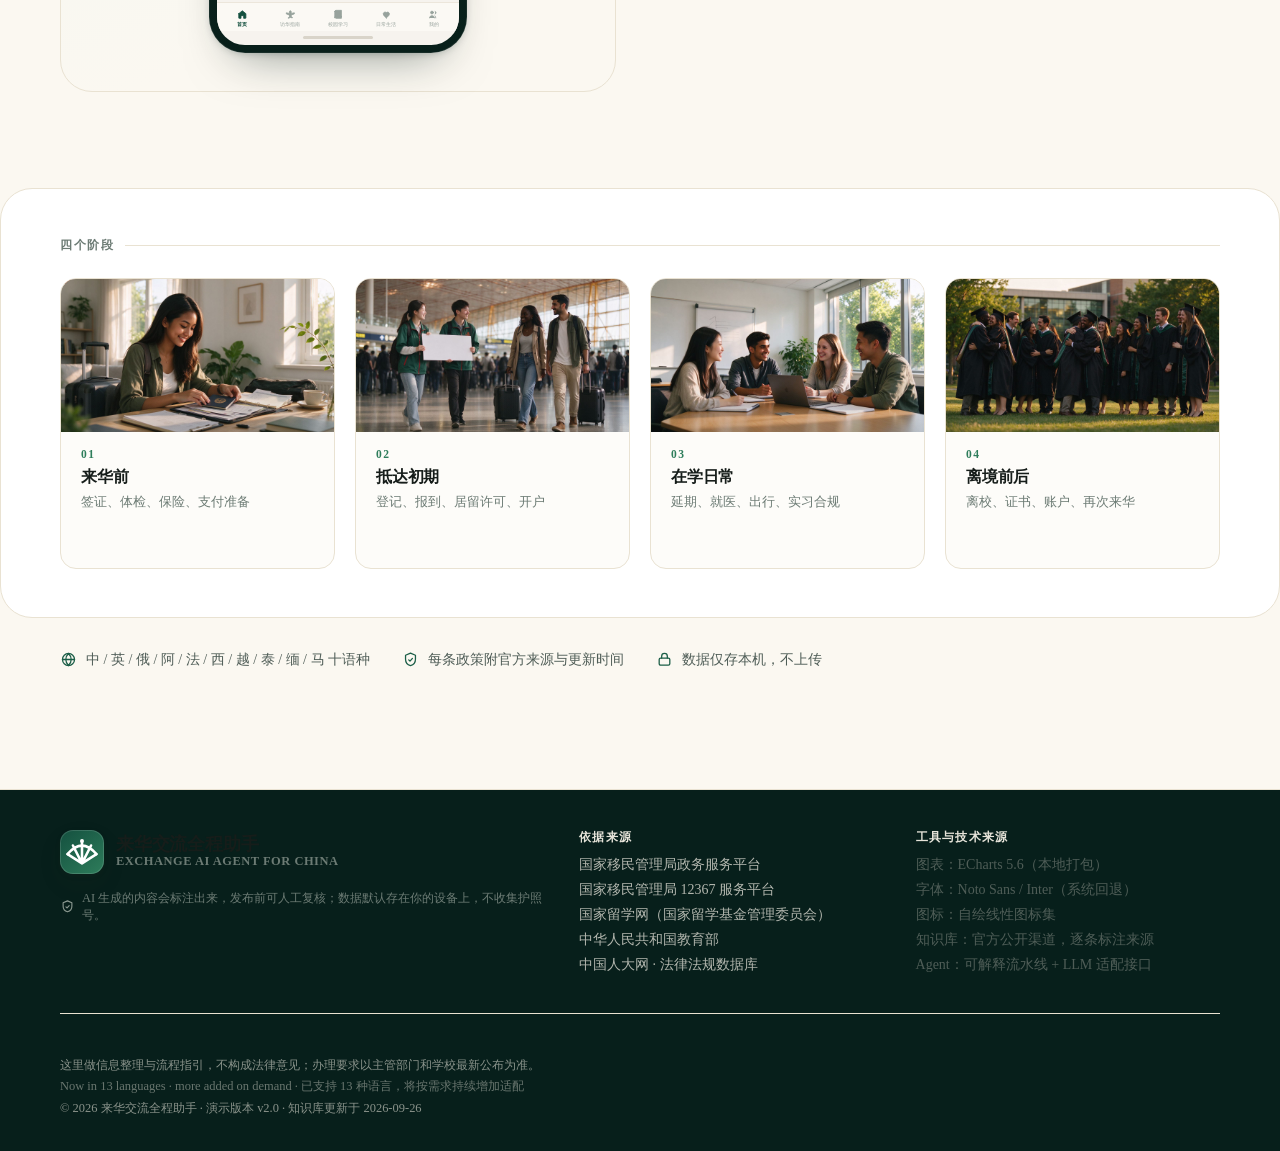
==== commit b4959ad5: "feat: home stage cards clickable + add JA/KO/DE languages + timeline alignment" ====
--- a/index.html
+++ b/index.html
@@ -102,8 +102,10 @@
 .j-head{display:flex;align-items:center;gap:10px;color:var(--ink-500);font-size:.78rem;font-weight:700;letter-spacing:.14em;text-transform:uppercase;margin:0 0 var(--sp-6)}
 .j-head::after{content:'';flex:1;height:1px;background:var(--line)}
 .j-track{position:relative;display:grid;grid-template-columns:repeat(4,1fr);gap:var(--sp-5)}
-.j-step{position:relative;padding:0;overflow:hidden;background:#fdfcf9;border:1px solid var(--line);border-radius:16px;transition:border-color .25s var(--ease),box-shadow .25s var(--ease),transform .25s var(--ease)}
+.j-step{position:relative;padding:0;overflow:hidden;background:#fdfcf9;border:1px solid var(--line);border-radius:16px;transition:border-color .25s var(--ease),box-shadow .25s var(--ease),transform .25s var(--ease);text-decoration:none;color:inherit;display:block}
 .j-step:hover{border-color:var(--brand-400);box-shadow:0 18px 36px -22px rgba(20,80,63,.32);transform:translateY(-3px)}
+.j-go{display:inline-block;margin:2px var(--sp-5) var(--sp-5);font-size:.78rem;font-weight:650;color:var(--brand-600);opacity:0;transform:translateX(-4px);transition:opacity .25s var(--ease),transform .25s var(--ease)}
+.j-step:hover .j-go{opacity:1;transform:translateX(0)}
 .j-thumb{position:relative;margin:0;overflow:hidden}
 .j-thumb img{display:block;width:100%;aspect-ratio:16/9;object-fit:cover;transform:scale(1.01);transition:transform .65s var(--ease)}
 .j-step:hover .j-thumb img{transform:scale(1.07)}
@@ -305,9 +307,10 @@
     document.getElementById("journey").innerHTML =
       '<div class="j-head">' + UI.esc(t("stages")) + "</div>" +
       '<div class="j-track">' + J.map(function (k, i) {
-        return '<div class="j-step"><div class="j-thumb"><img src="assets/img/' + JIMG[i] + '" alt="" loading="lazy"></div>' +
+        return '<a class="j-step" href="student.html"><div class="j-thumb"><img src="assets/img/' + JIMG[i] + '" alt="" loading="lazy"></div>' +
           '<span class="j-num">0' + (i + 1) + "</span>" +
-          "<h4>" + UI.esc(t(k)) + "</h4><p>" + UI.esc(t(JD[i])) + "</p></div>";
+          "<h4>" + UI.esc(t(k)) + "</h4><p>" + UI.esc(t(JD[i])) + "</p>" +
+          '<span class="j-go">' + UI.esc(t("enterStudent")) + ' →</span></a>';
       }).join("") + "</div>";
   }
   renderJourney();
--- a/assets/css/base.css
+++ b/assets/css/base.css
@@ -200,20 +200,20 @@
   border-bottom: 1px solid var(--line);
 }
 [data-theme="dark"] .appbar { background: rgba(8, 17, 38, .96); }
-.appbar-inner { display: flex; align-items: center; gap: var(--sp-5); min-height: 66px; }
+.appbar-inner { display: flex; align-items: center; gap: var(--sp-5); min-height: 72px; }
 .brand { display: flex; align-items: center; gap: var(--sp-3); font-weight: 800; color: var(--ink-900); }
 .brand:hover { text-decoration: none; }
 .brand-mark { box-shadow: 0 2px 10px rgba(23, 78, 140, .22), 0 1px 2px rgba(16, 24, 40, .08); }
 .brand-mark {
-  width: 38px; height: 38px; border-radius: 11px; flex: 0 0 auto;
+  width: 44px; height: 44px; border-radius: 13px; flex: 0 0 auto;
   background: linear-gradient(140deg, var(--brand-700), var(--brand-500));
   box-shadow: inset 0 0 0 1px rgba(255, 255, 255, .14), var(--sh-2);
   display: grid; place-items: center; color: #fff;
 }
-.brand-mark svg { width: 22px; height: 22px; }
+.brand-mark svg { width: 34px; height: 34px; }
 .brand-text { display: flex; flex-direction: column; line-height: 1.15; }
-.brand-name { font-size: .98rem; letter-spacing: -.01em; }
-.brand-sub { font-size: .68rem; color: var(--ink-500); font-weight: 600; letter-spacing: .04em; }
+.brand-name { font-size: 1.1rem; letter-spacing: -.01em; }
+.brand-sub { font-size: .78rem; color: var(--ink-500); font-weight: 600; letter-spacing: .04em; }
 .nav { display: flex; gap: var(--sp-1); margin-inline-start: auto; flex-wrap: wrap; }
 .nav a {
   padding: 9px 13px; border-radius: var(--r-sm); font-size: .9rem; font-weight: 600;
@@ -718,8 +718,8 @@
 .appbar-tools button{color:rgba(244,240,230,.9)}
 /* 深色 appbar 文字对比度：白字 + 半透明米白辅助文字（三端通用） */
 .appbar{background:rgba(7,25,21,.95);box-shadow:0 1px 0 rgba(255,255,255,.08) inset}
-.appbar .brand-name{color:#fff;font-size:1.08rem;font-weight:750}
-.appbar .brand-sub{color:rgba(244,240,230,.94);font-size:.72rem;font-weight:600}
+.appbar .brand-name{color:#fff;font-size:1.18rem;font-weight:750}
+.appbar .brand-sub{color:rgba(244,240,230,.94);font-size:.8rem;font-weight:600}
 .appbar .seg{background:rgba(255,255,255,.12);border:1px solid rgba(255,255,255,.12)}
 .appbar .seg button{color:rgba(244,240,230,.95)}
 .appbar .seg button:hover{color:#fff}
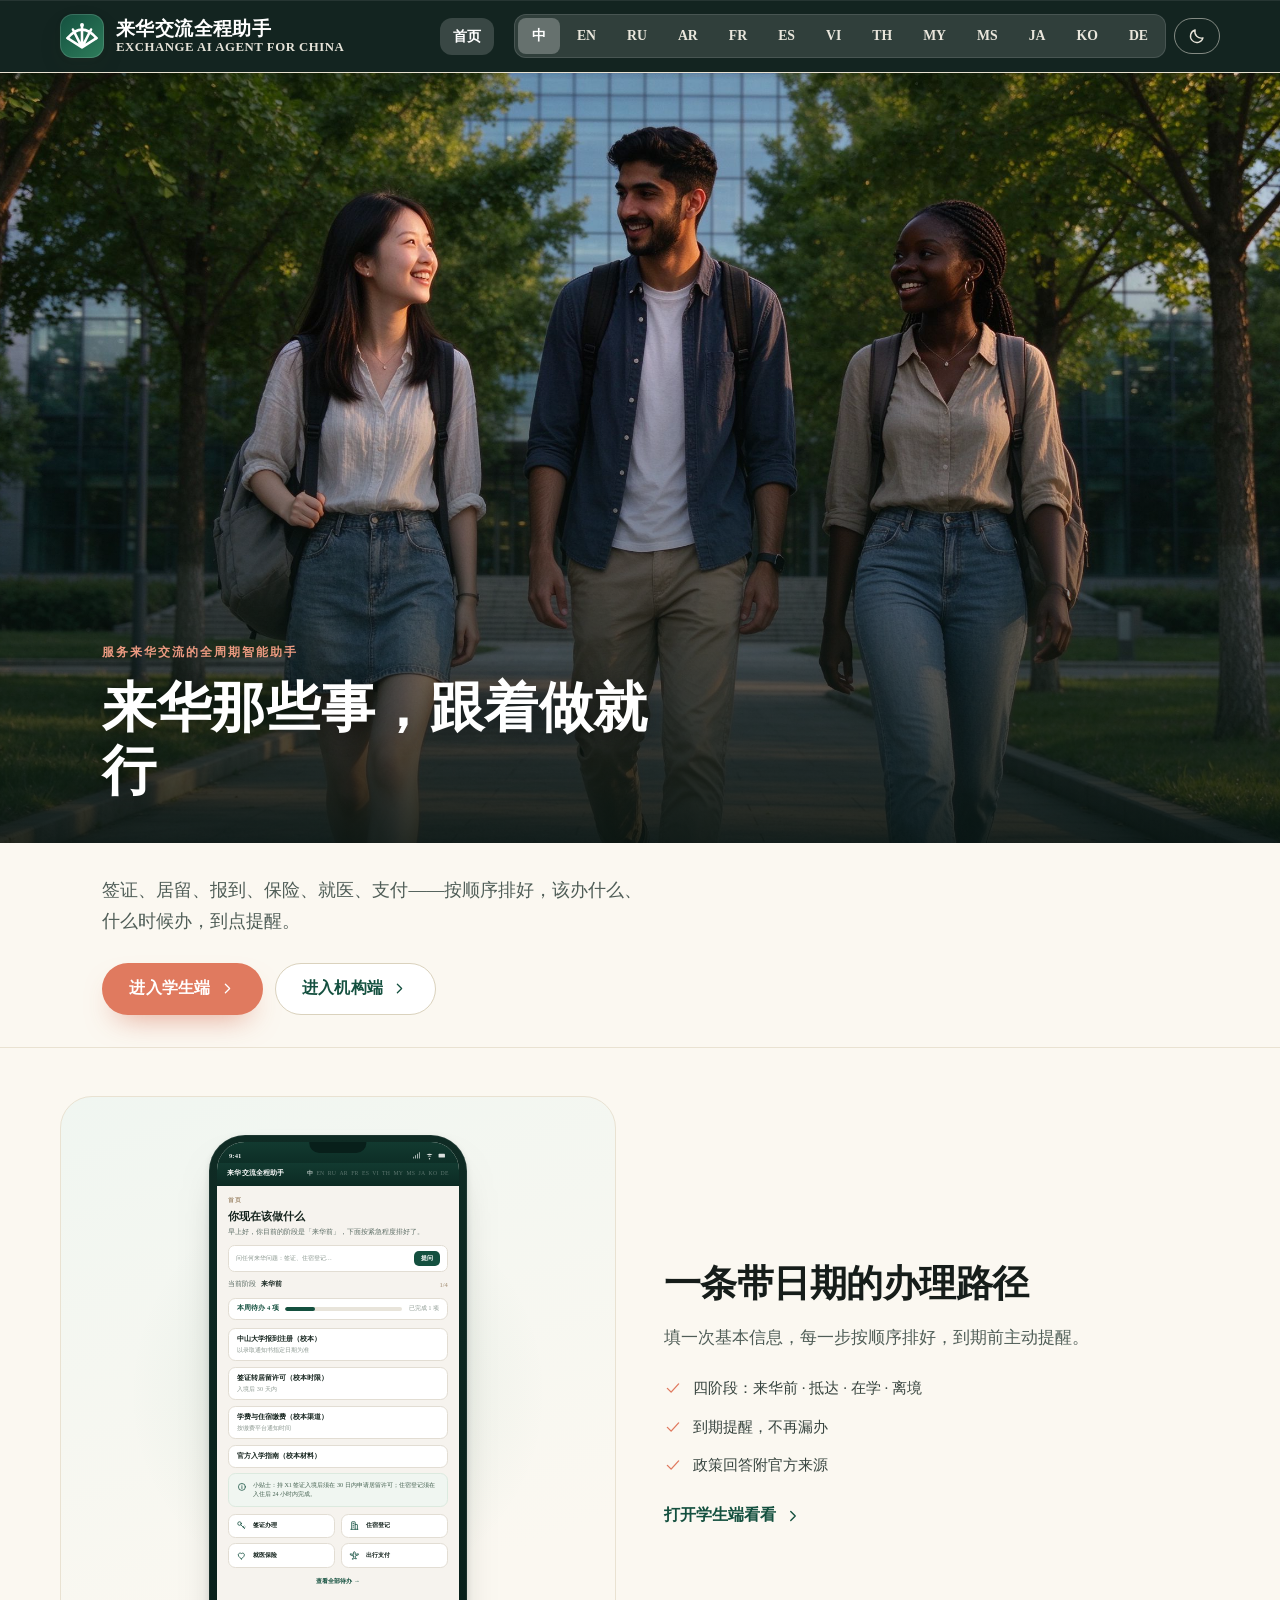
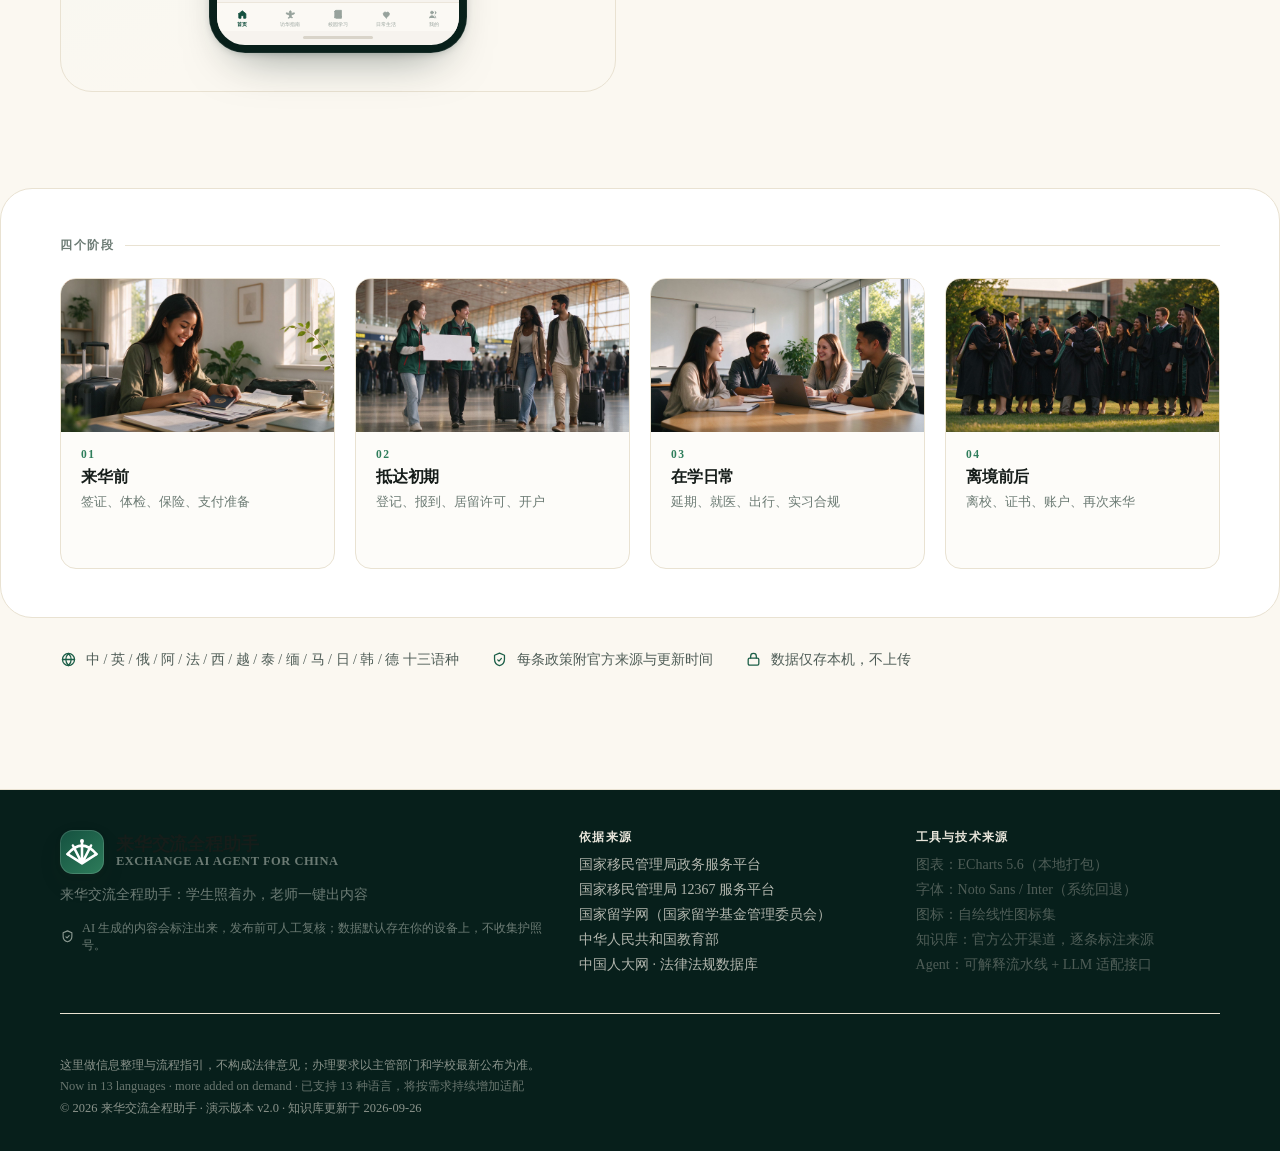
==== commit 65416131: "feat: 同步决赛版源码（13 语种全量 · 四阶段跳转 · 机构端自动填充与状态提示） - i18n-v3.js：13 语种 426 词条全量，trustLang 与机构端占位文案改为十三语种口径" ====
--- a/index.html
+++ b/index.html
@@ -174,7 +174,7 @@
     <div class="wrap">
       <div class="trust reveal">
         <div class="trust-row">
-          <div><span class="ico" id="tIco1"></span><span data-i18n="trustLang">中 / 英 / 俄 / 阿 / 法 / 西 / 越 / 泰 / 缅 / 马 十语种</span></div>
+          <div><span class="ico" id="tIco1"></span><span data-i18n="trustLang">中 / 英 / 俄 / 阿 / 法 / 西 / 越 / 泰 / 缅 / 马 / 日 / 韩 / 德 十三语种</span></div>
           <div><span class="ico" id="tIco2"></span><span data-i18n="trustSrc">每条政策附官方来源与更新时间</span></div>
           <div><span class="ico" id="tIco3"></span><span data-i18n="trustLocal">数据仅存本机，不上传</span></div>
         </div>
@@ -193,6 +193,7 @@
 <script src="assets/js/kb-school-sysu.js"></script>
 <script src="assets/js/i18n.js"></script>
 <script src="assets/js/i18n-v3.js"></script>
+<script src="assets/js/i18n-lang13.js"></script>
 <script src="assets/js/kb-i18n.js"></script>
 <script src="assets/js/kb-i18n-ru.js"></script>
 <script src="assets/js/kb-i18n-ar.js"></script>
@@ -236,8 +237,8 @@
   });
 
   /* 手机 mockup：真实渲染学生端首页，随语言重绘
-     —— 全部界面文案走 i18n 词条（十语种），任务标题与时限走 KB.L（当前语种 → 英文 → 中文）；
-        顶部语种条取真实十语种并高亮当前语种，不再硬编码。 */
+     —— 全部界面文案走 i18n 词条（十三语种），任务标题与时限走 KB.L（当前语种 → 英文 → 中文）；
+        顶部语种条取真实十三语种并高亮当前语种，不再硬编码。 */
   function renderPhoneMock() {
     var box = document.getElementById("phoneMock");
     if (!box) return;
@@ -256,7 +257,7 @@
     /* 演示态进度：4 项中完成 1 项 */
     var total = list.length || 4;
     var finished = 1;
-    /* 顶部语种条：真实十语种 + 当前语种高亮（与页面语言条一致） */
+    /* 顶部语种条：真实十三语种 + 当前语种高亮（与页面语言条一致） */
     var langs = (window.KB.LANGS || []).map(function (l) {
       return '<i class="' + (l.code === cur ? "on" : "") + '">' +
         UI.esc(l.flag || l.code.toUpperCase()) + "</i>";
@@ -307,7 +308,8 @@
     document.getElementById("journey").innerHTML =
       '<div class="j-head">' + UI.esc(t("stages")) + "</div>" +
       '<div class="j-track">' + J.map(function (k, i) {
-        return '<a class="j-step" href="student.html"><div class="j-thumb"><img src="assets/img/' + JIMG[i] + '" alt="" loading="lazy"></div>' +
+  var JQ = ["pre", "arrival", "study", "exit"];
+      return '<a class="j-step" href="student.html?stage=' + JQ[i] + '"><div class="j-thumb"><img src="assets/img/' + JIMG[i] + '" alt="" loading="lazy"></div>' +
           '<span class="j-num">0' + (i + 1) + "</span>" +
           "<h4>" + UI.esc(t(k)) + "</h4><p>" + UI.esc(t(JD[i])) + "</p>" +
           '<span class="j-go">' + UI.esc(t("enterStudent")) + ' →</span></a>';
--- a/assets/css/base.css
+++ b/assets/css/base.css
@@ -726,6 +726,11 @@
 .appbar .seg button[aria-pressed="true"]{background:rgba(255,255,255,.26);color:#fff;box-shadow:none}
 .appbar .btn-ghost{background:transparent;border-color:rgba(244,240,230,.5);color:rgba(244,240,230,.95)}
 .appbar .btn-ghost:hover{border-color:rgba(244,240,230,.72);color:#fff}
+.lang-sel-wrap{display:inline-flex;align-items:center;gap:6px;background:rgba(255,255,255,.12);border:1px solid rgba(255,255,255,.18);border-radius:99px;padding:4px 12px;cursor:pointer}
+.lang-sel-wrap:hover{background-color:rgba(255,255,255,.2)}
+.lang-sel-wrap .lang-ico{font-size:.78rem;color:rgba(244,240,230,.7);font-weight:500;white-space:nowrap}
+.lang-sel{appearance:auto;-webkit-appearance:auto;-moz-appearance:auto;background:transparent;border:none;color:rgba(244,240,230,.96);font:inherit;font-size:.82rem;font-weight:600;cursor:pointer;padding:2px 0;max-width:150px;white-space:nowrap;outline:none}
+.lang-sel option{background:#0F3E35;color:#f4f0e6;font-weight:600}
 .eyebrow{color:var(--coral-600);font-weight:750;letter-spacing:.16em}
 h1,h2,h3{font-family:var(--font-serif)}
 .btn{border-radius:var(--r-full);font-weight:650}
@@ -878,9 +883,52 @@
 .ai-status.on::before{background:var(--brand-600);box-shadow:0 0 0 3px var(--brand-100)}
 
 /* ============ 机构端 AI 任务条 ============ */
-.ai-taskbar{background:var(--brand-050);border:1px solid var(--brand-200);border-radius:var(--r-lg,16px);padding:14px 16px;margin-bottom:var(--sp-6,22px)}
-.ai-taskbar-h{display:flex;align-items:center;gap:9px;font-size:.84rem;font-weight:650;color:var(--brand-700);margin-bottom:10px}
-.ai-taskbar .ai-tag{background:var(--brand-700);color:#fff;font-size:.7rem;font-weight:700;border-radius:99px;padding:3px 9px;letter-spacing:.02em}
-.ai-taskbar input{flex:1}
+.ai-taskbar{background:var(--brand-050);border:1px solid var(--brand-200);border-radius:var(--r-lg,16px);padding:17px 19px;margin-bottom:var(--sp-6,22px)}
+/* 头部：编号 + 标签占第一行，说明文字独占第二行。
+   原来三者挤一行，会把「AI Agent」标签挤成 "AI / Agent" 两行。 */
+.ai-taskbar-h{display:flex;align-items:center;gap:9px;flex-wrap:wrap;font-size:.84rem;font-weight:650;color:var(--brand-700);margin-bottom:14px}
+/* AI 任务状态灯：待命(隐藏) / 生成中(琥珀·呼吸) / 已完成(绿·对勾)
+   让「点一下就有反应」，而不是等大模型返回后界面毫无动静 */
+.ai-state{display:inline-flex;align-items:center;gap:6px;font-size:.72rem;font-weight:700;
+  padding:3px 9px;border-radius:99px;border:1px solid transparent;white-space:nowrap;flex:0 0 auto;
+  line-height:1.5;transition:background .2s,color .2s,border-color .2s}
+.ai-state .ai-dot{width:7px;height:7px;border-radius:50%;background:#9aa7b2;flex:0 0 7px}
+.ai-state[data-s="idle"]{display:none}
+.ai-state[data-s="run"]{background:#fff6e8;border-color:#efd7ac;color:#8a5a12}
+.ai-state[data-s="run"] .ai-dot{background:#e0a33e;animation:aiPulse 1.05s ease-in-out infinite}
+.ai-state[data-s="ok"]{background:#e9f7ee;border-color:#c8e6d4;color:#1c5c3a}
+.ai-state[data-s="ok"] .ai-dot{background:#2e7d5b}
+.ai-state[data-s="ok"]::after{content:"✓";font-weight:800;margin-left:-1px}
+@keyframes aiPulse{0%,100%{opacity:.35;transform:scale(.78)}50%{opacity:1;transform:scale(1.18)}}
+@media(prefers-reduced-motion:reduce){.ai-state[data-s="run"] .ai-dot{animation:none;opacity:1}}
+.ai-taskbar .ai-hint{flex:1 1 100%;order:9;font-size:.8rem;font-weight:500;color:var(--brand-600);line-height:1.62;letter-spacing:.01em;margin-top:1px}
+/* ===== 一句话任务 → 自动填参的视觉衔接（2026-10-14） =====
+   目的：让「AI 一句话生成」与「生成参数」读起来是一条流水线的 ① ②，
+        而不是两套互不相干的系统。 */
+.stepbar .step-dot + .ai-tag{margin-left:2px}
+/* 参数区小标题（原 stepbar 降级，去掉"又要我填"的观感） */
+.subhead{font-size:.78rem;font-weight:800;letter-spacing:.05em;color:var(--ink-500);
+  margin:var(--sp-5,18px) 0 var(--sp-2,8px)}
+/* AI 自动填入提示条：明确告诉用户"这些是 AI 填的，不是你填的" */
+.autofill-note{margin:0 0 var(--sp-4,14px);padding:9px 13px;border-radius:10px;
+  background:#eef8f1;border:1px solid #cfe8d8;color:#1c5c3a;font-size:.83rem;line-height:1.7}
+.autofill-note[hidden]{display:none}
+.autofill-note b{color:#14503f;font-weight:800}
+.autofill-note .af-list{color:#2e6b4d}
+/* 被 AI 改写的控件闪一下，让用户看见"它自己动了" */
+.af-flash{animation:afFlash 1.1s ease-out 2}
+@keyframes afFlash{
+  0%{box-shadow:0 0 0 0 rgba(46,125,91,.62)}
+  70%{box-shadow:0 0 0 8px rgba(46,125,91,0)}
+  100%{box-shadow:0 0 0 0 rgba(46,125,91,0)}
+}
+@media(prefers-reduced-motion:reduce){.af-flash{animation:none}}
+.ai-taskbar .ai-tag{background:var(--brand-700);color:#fff;font-size:.7rem;font-weight:700;border-radius:99px;padding:4px 10px;letter-spacing:.02em;white-space:nowrap;flex:0 0 auto}
+/* 输入行：输入框吃满剩余宽度，按钮不换行也不被压扁 */
+.ai-taskbar .wrapflex{gap:12px;flex-wrap:nowrap;align-items:stretch}
+.ai-taskbar input{flex:1 1 auto;min-width:0}
+.ai-taskbar .btn{flex:0 0 auto;white-space:nowrap;padding-left:17px;padding-right:17px}
+.ai-taskbar #aiTrace{margin-top:11px}
+@media(max-width:560px){.ai-taskbar .wrapflex{flex-wrap:wrap}.ai-taskbar .btn{width:100%;justify-content:center}}
 .ai-trace-org{margin-top:10px}
 .ai-working{font-size:.8rem;color:var(--brand-600);padding:8px 2px}
